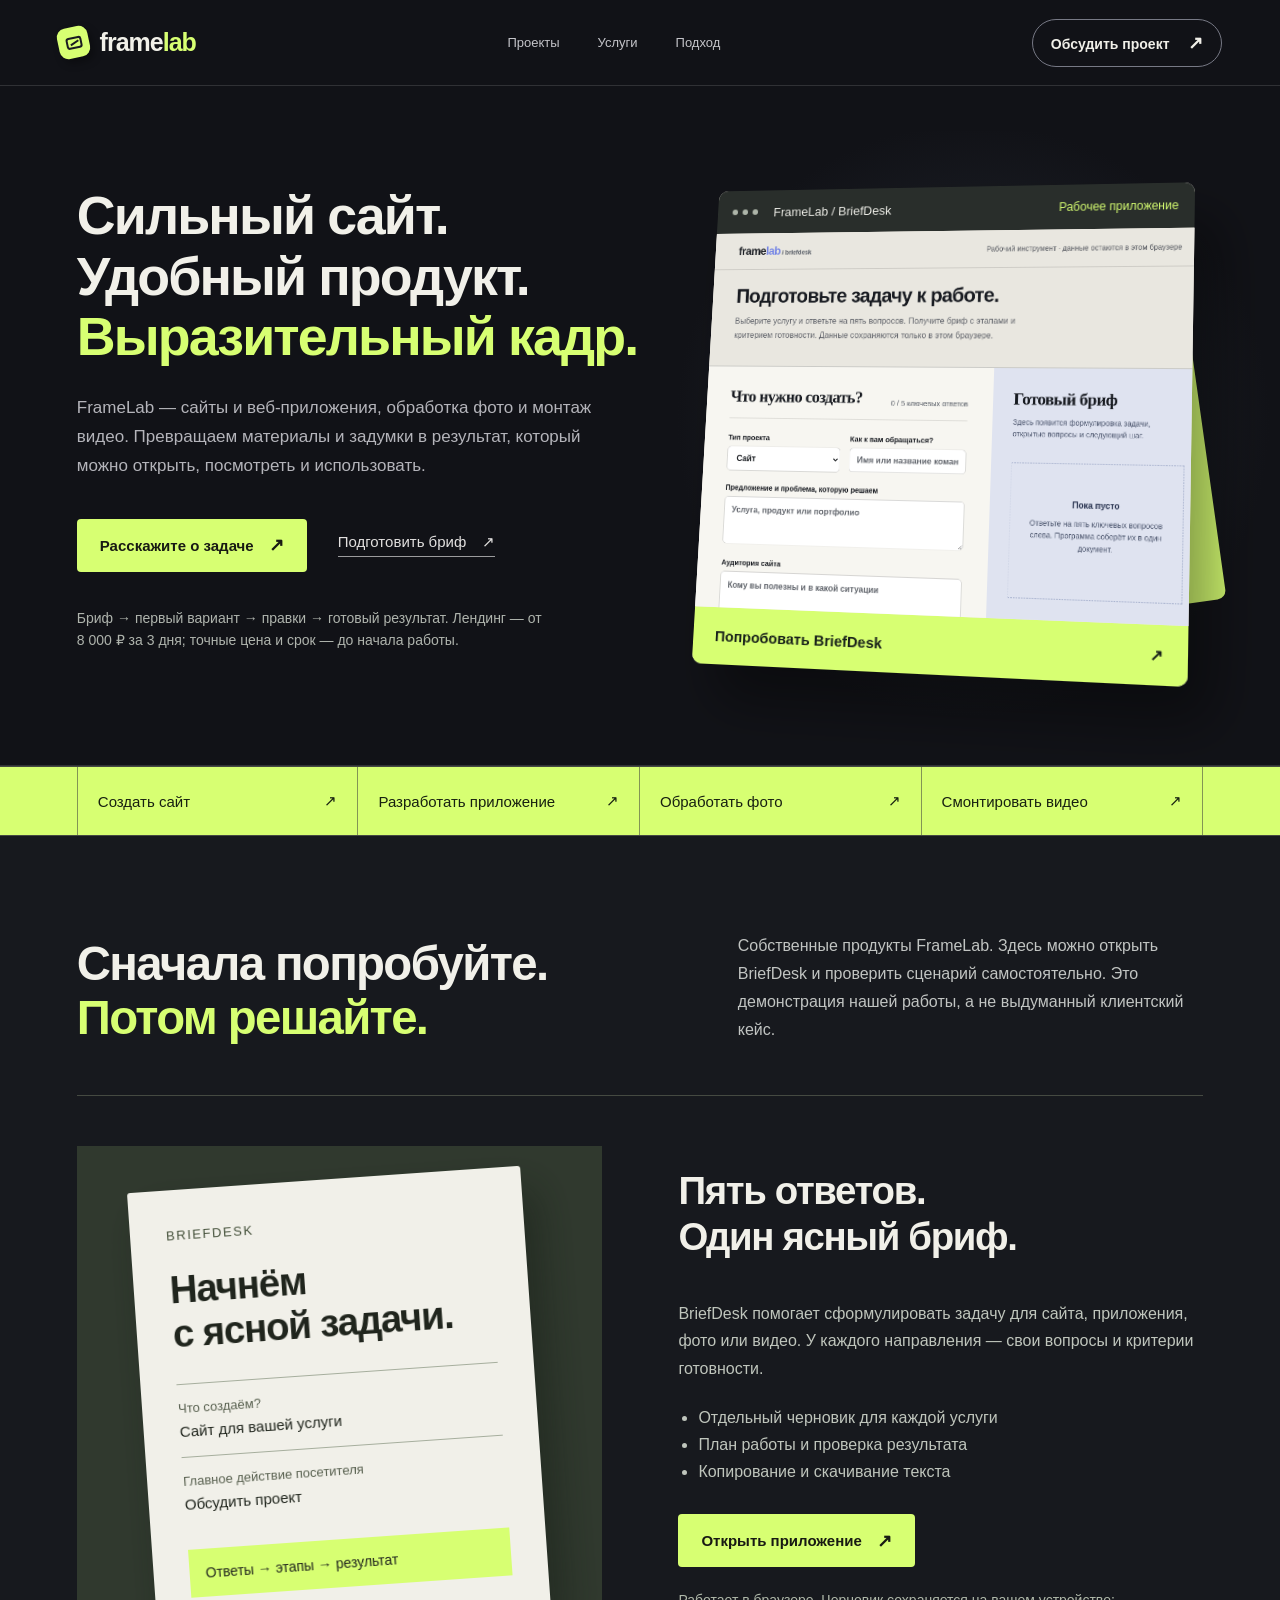
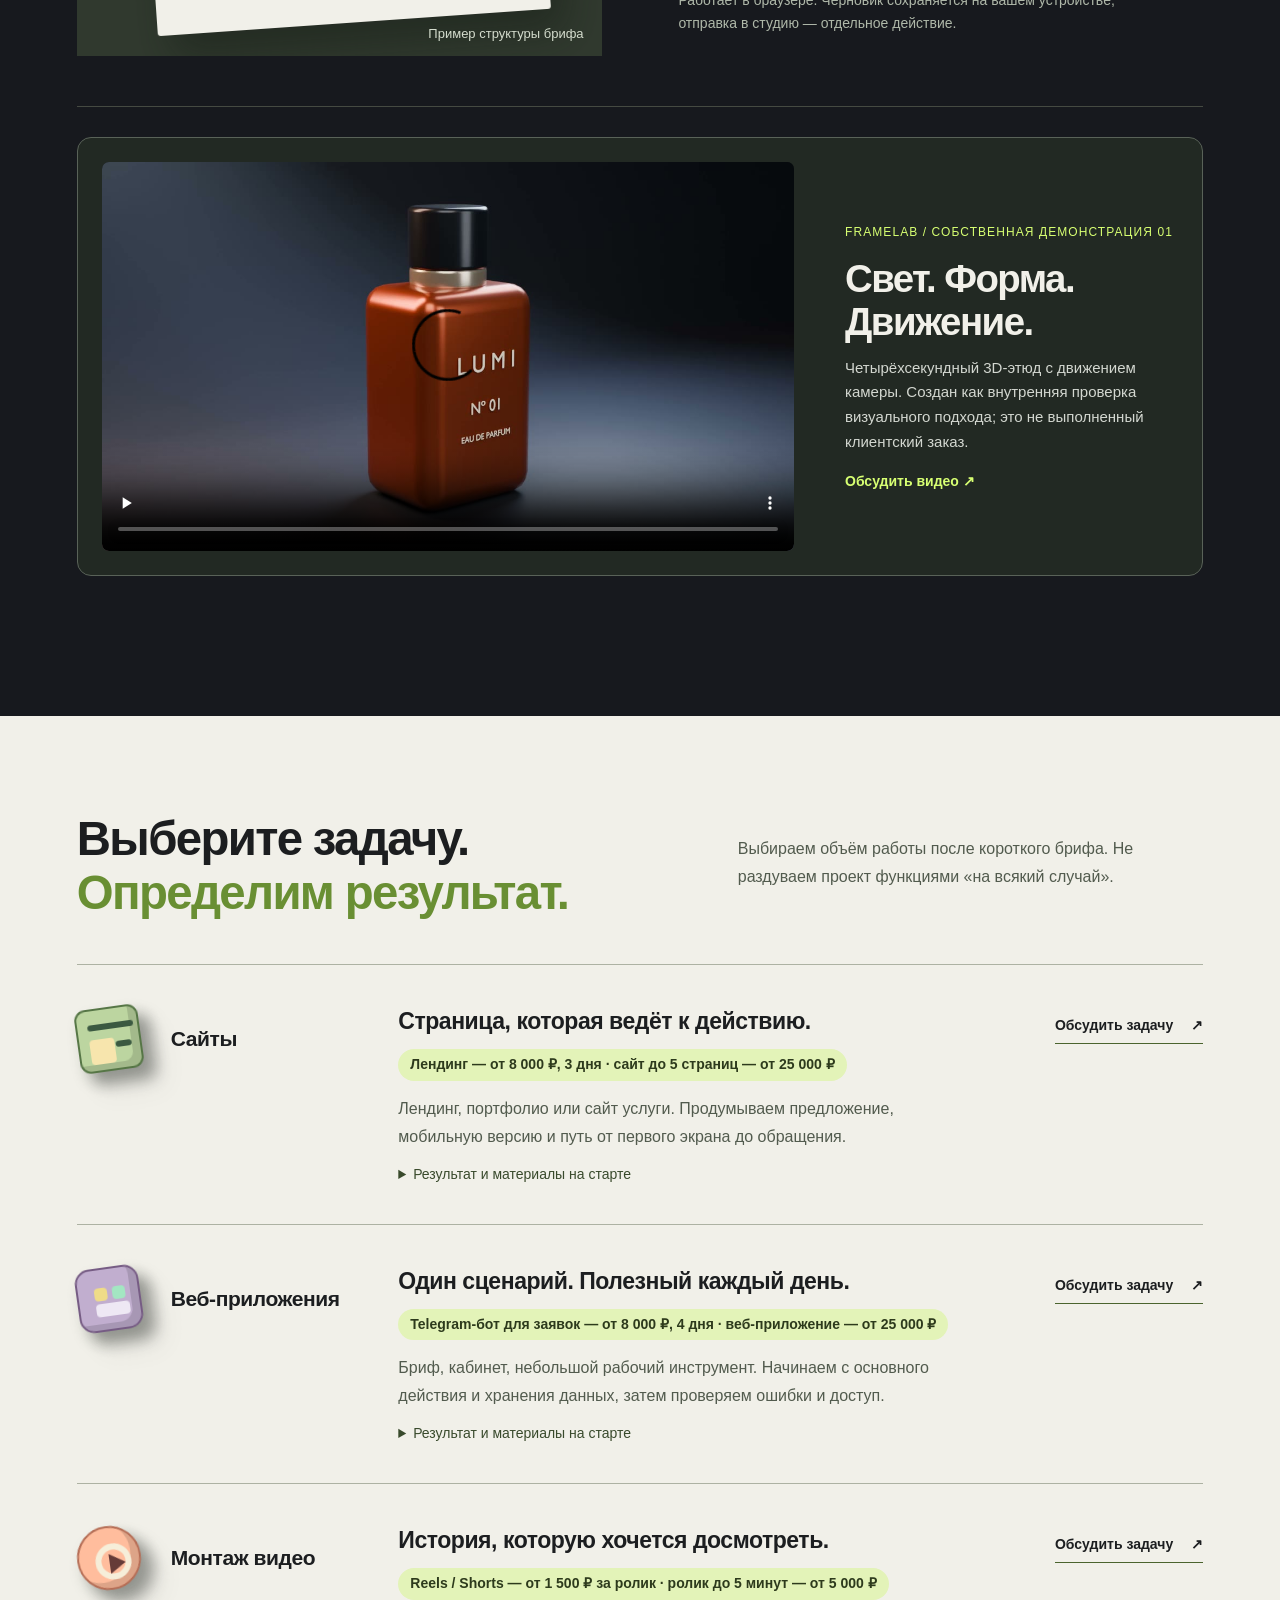
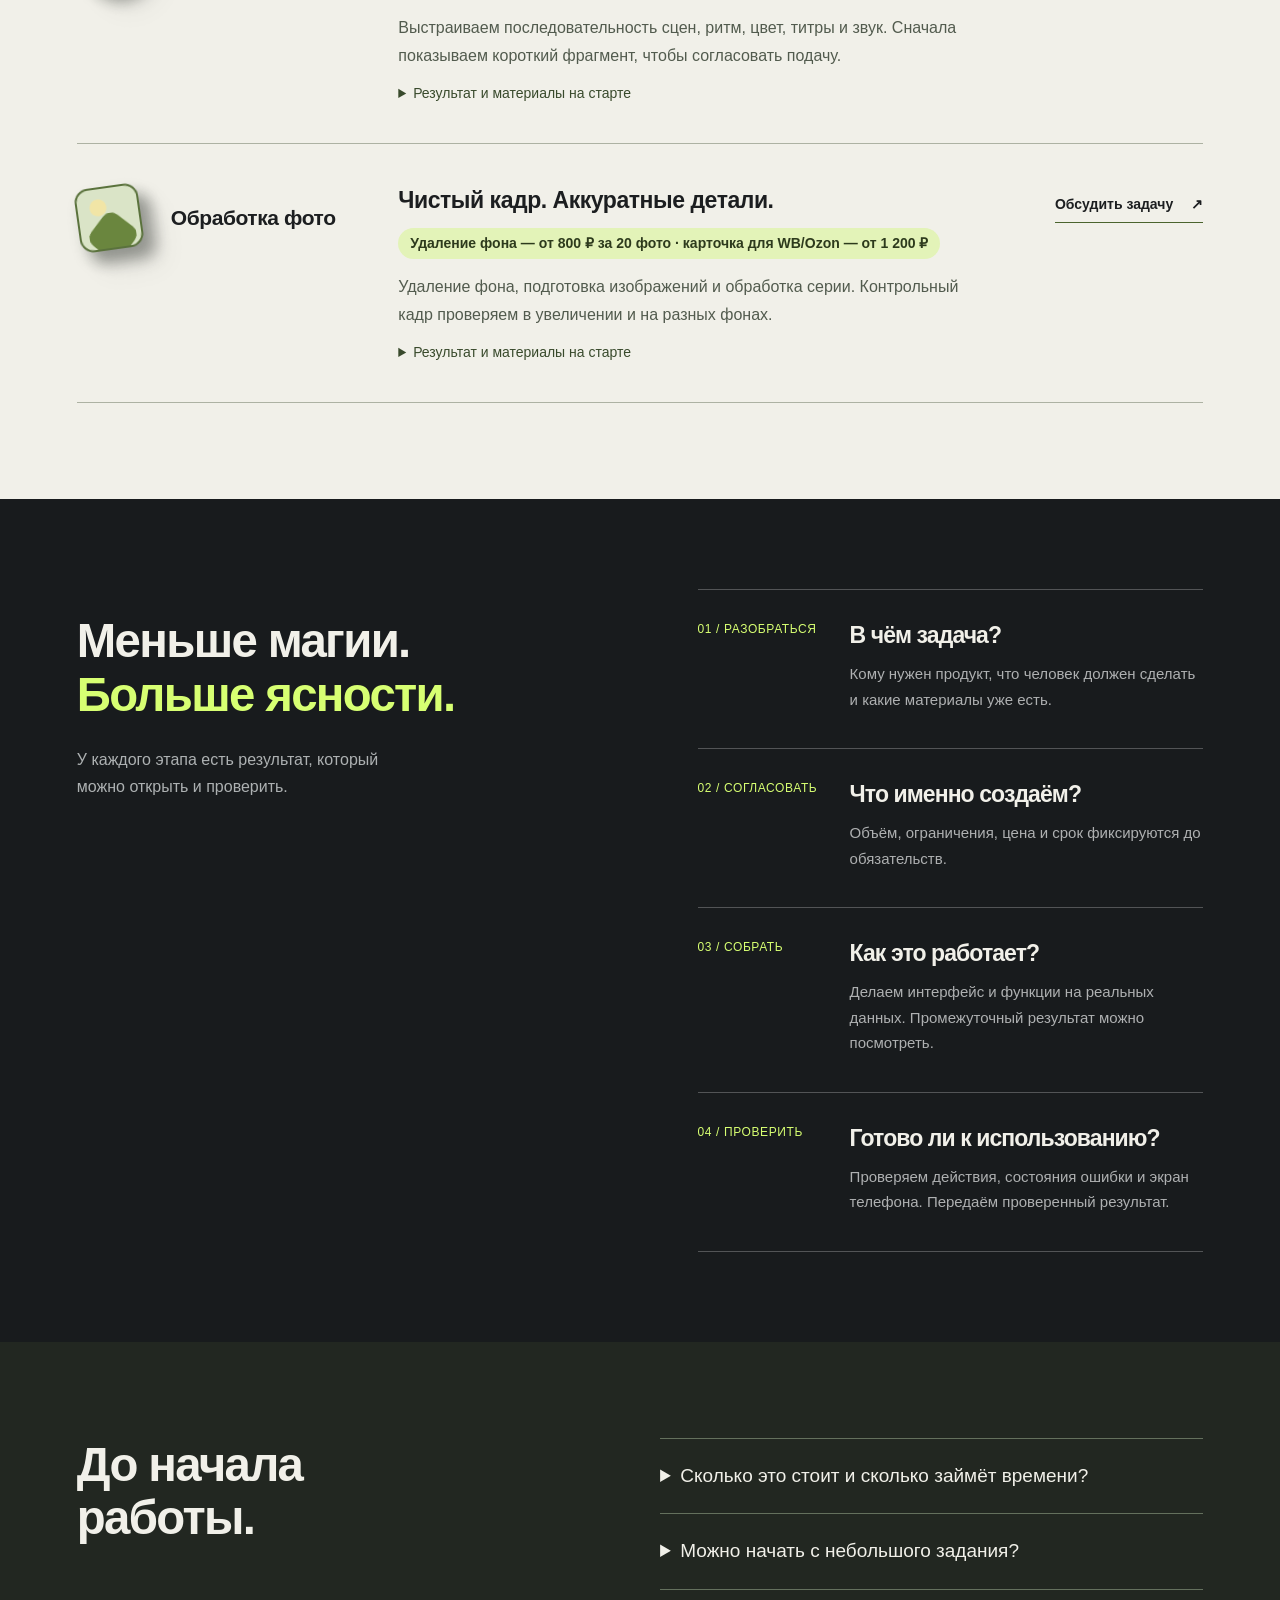
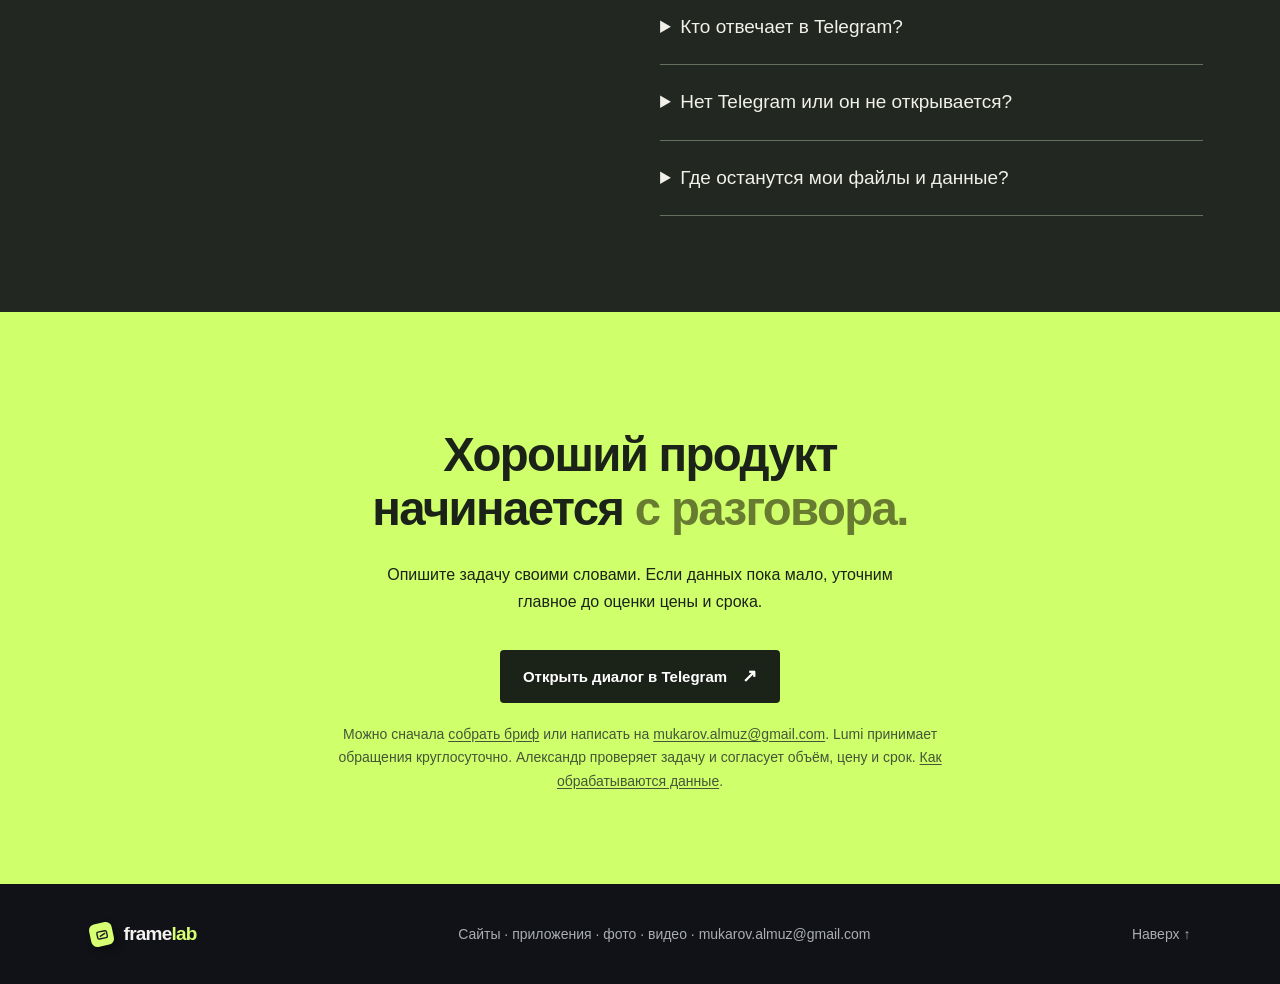
==== index.html @ 247176c3 "Show approved starting prices Direct-client prices from the owner-approved list: landing from 8 000 " ====
<!doctype html>
<html lang="ru">
<head>
  <meta charset="utf-8"><meta http-equiv="Content-Security-Policy" content="default-src 'self'; script-src 'self'; style-src 'self' https://fonts.googleapis.com; font-src 'self' https://fonts.gstatic.com; img-src 'self' data:; connect-src 'self'; object-src 'none'; base-uri 'self'; form-action 'self'"><meta name="referrer" content="strict-origin-when-cross-origin">
  <meta name="viewport" content="width=device-width, initial-scale=1">
  <meta name="description" content="FrameLab создаёт сайты и приложения, обрабатывает фото и монтирует видео. От ясного брифа до проверенного результата.">
  <meta name="theme-color" content="#111217">
  <title>FrameLab — сайты, приложения, фото и видео</title>
  <link rel="canonical" href="https://teroner.github.io/framelab/">
  <link rel="icon" href="./favicon.svg" type="image/svg+xml">
  <meta property="og:type" content="website">
  <meta property="og:locale" content="ru_RU">
  <meta property="og:site_name" content="FrameLab">
  <meta property="og:title" content="FrameLab — сайты, приложения, фото и видео">
  <meta property="og:description" content="Лендинги и сайты, веб-приложения, обработка фото и монтаж видео. Бриф за пять ответов, цена и срок — до начала работы.">
  <meta property="og:url" content="https://teroner.github.io/framelab/">
  <meta property="og:image" content="https://teroner.github.io/framelab/media/og.png">
  <meta property="og:image:width" content="1200"><meta property="og:image:height" content="630">
  <meta name="twitter:card" content="summary_large_image">
  <link rel="stylesheet" href="./style.css">
  <link rel="stylesheet" href="./refinement.css">
  <script src="./script.js" defer></script>
</head>
<body>
  <a class="skip" href="#main">К содержанию</a>
  <header class="topbar">
    <a class="brand" href="#top" aria-label="FrameLab — на главную"><span class="brand-mark" aria-hidden="true"><span></span></span><span>frame<b>lab</b></span></a>
    <nav aria-label="Навигация"><a href="#work">Проекты</a><a href="#services">Услуги</a><a href="#approach">Подход</a></nav>
    <a class="header-cta" href="https://t.me/Lumi_FrameLab_bot" target="_blank" rel="noopener noreferrer">Обсудить проект <span aria-hidden="true">↗</span></a>
  </header>

  <main id="main">
    <section class="hero" id="top" aria-labelledby="hero-title">
      <div class="hero-copy">
        
        <h1 id="hero-title">Сильный сайт.<br>Удобный продукт.<br><em>Выразительный кадр.</em></h1>
        <p class="hero-lead">FrameLab — сайты и веб-приложения, обработка фото и монтаж видео. Превращаем материалы и задумки в результат, который можно открыть, посмотреть и использовать.</p>
        <div class="hero-actions"><a class="button button-primary" href="https://t.me/Lumi_FrameLab_bot" target="_blank" rel="noopener noreferrer">Расскажите о задаче <span aria-hidden="true">↗</span></a><a class="quiet-link" href="./briefdesk/">Подготовить бриф <span aria-hidden="true">↗</span></a></div>
        <p class="hero-footnote">Бриф → первый вариант → правки → готовый результат. Лендинг — от 8 000 ₽ за 3 дня; точные цена и срок — до начала работы. </p>
      </div>
      <div class="hero-art product-stage">
        <div class="stage-backplate" aria-hidden="true"></div>
        <div class="product-window">
          <div class="product-bar"><span class="window-dots" aria-hidden="true"><i></i><i></i><i></i></span><span>FrameLab / BriefDesk</span><span class="window-state">Рабочее приложение</span></div>
          <div class="live-preview"><iframe src="./briefdesk/?service=site" title="Предпросмотр приложения BriefDesk" tabindex="-1" aria-hidden="true" loading="eager"></iframe></div>
          <a class="preview-open" href="./briefdesk/">Попробовать BriefDesk <span aria-hidden="true">↗</span></a>
        </div>

      </div>
    </section>

    <nav class="service-nav" aria-label="Выберите задачу"><a href="./briefdesk/?service=site">Создать сайт <span>↗</span></a><a href="./briefdesk/?service=app">Разработать приложение <span>↗</span></a><a href="./briefdesk/?service=photo">Обработать фото <span>↗</span></a><a href="./briefdesk/?service=video">Смонтировать видео <span>↗</span></a></nav>
    <section class="section work" id="work" aria-labelledby="work-title">
      <div class="section-top"><h2 id="work-title">Сначала попробуйте.<br><em>Потом решайте.</em></h2><p>Собственные продукты FrameLab. Здесь можно открыть BriefDesk и проверить сценарий самостоятельно. Это демонстрация нашей работы, а не выдуманный клиентский кейс.</p></div>
      <article class="featured-product">
        <div class="brief-exhibit" aria-label="Как BriefDesk превращает ответы в бриф">
          <div class="brief-sheet"><span class="sheet-brand">BRIEFDESK</span><h3>Начнём<br>с ясной задачи.</h3><div class="sheet-field"><span>Что создаём?</span><strong>Сайт для вашей услуги</strong></div><div class="sheet-field"><span>Главное действие посетителя</span><strong>Обсудить проект</strong></div><span class="sheet-result">Ответы → этапы → результат</span></div>
          <span class="exhibit-note">Пример структуры брифа</span>
        </div>
        <div class="featured-copy"><h3>Пять ответов.<br>Один ясный бриф.</h3><p>BriefDesk помогает сформулировать задачу для сайта, приложения, фото или видео. У каждого направления — свои вопросы и критерии готовности.</p><ul><li>Отдельный черновик для каждой услуги</li><li>План работы и проверка результата</li><li>Копирование и скачивание текста</li></ul><a class="button button-primary" href="./briefdesk/">Открыть приложение <span aria-hidden="true">↗</span></a><small>Работает в браузере. Черновик сохраняется на вашем устройстве; отправка в студию — отдельное действие.</small></div>
      </article>
      <figure class="demo-reel"><div class="demo-reel-frame"><video controls playsinline preload="none" poster="./media/orbit-poster.jpg" width="1280" height="720" aria-label="Собственный 3D-этюд FrameLab: флакон на тёмном фоне"><source src="./media/orbit-demo.mp4" type="video/mp4">Ваш браузер не поддерживает видео.</video></div><figcaption><span>FrameLab / собственная демонстрация 01</span><div><h3>Свет. Форма. Движение.</h3><p>Четырёхсекундный 3D-этюд с движением камеры. Создан как внутренняя проверка визуального подхода; это не выполненный клиентский заказ.</p></div><a href="./briefdesk/?service=video">Обсудить видео ↗</a></figcaption></figure>
      
      
    </section>

    <section class="section services" id="services" aria-labelledby="services-title"><div class="section-top"><h2 id="services-title">Выберите задачу.<br><em>Определим результат.</em></h2><p>Выбираем объём работы после короткого брифа. Не раздуваем проект функциями «на всякий случай».</p></div><div class="service-list"><article class="service-row"><div class="service-name"><div class="service-icon icon-site" aria-hidden="true"><span></span><span></span><span></span></div><h3>Сайты</h3></div><div class="service-body"><h4>Страница, которая ведёт к действию.</h4><p class="service-price">Лендинг — от 8 000 ₽, 3 дня · сайт до 5 страниц — от 25 000 ₽</p><p>Лендинг, портфолио или сайт услуги. Продумываем предложение, мобильную версию и путь от первого экрана до обращения.</p><details><summary>Результат и материалы на старте</summary><dl><dt>Что получаете</dt><dd>Опубликованный сайт, исходники и инструкцию по обновлению.</dd><dt>Материалы на старте</dt><dd>Описание услуги, тексты, фирменные материалы и понравившиеся примеры.</dd></dl></details></div><a class="service-order" href="./briefdesk/?service=site">Обсудить задачу <span aria-hidden="true">↗</span></a></article><article class="service-row"><div class="service-name"><div class="service-icon icon-app" aria-hidden="true"><span></span><span></span><span></span></div><h3>Веб-приложения</h3></div><div class="service-body"><h4>Один сценарий. Полезный каждый день.</h4><p class="service-price">Telegram-бот для заявок — от 8 000 ₽, 4 дня · веб-приложение — от 25 000 ₽</p><p>Бриф, кабинет, небольшой рабочий инструмент. Начинаем с основного действия и хранения данных, затем проверяем ошибки и доступ.</p><details><summary>Результат и материалы на старте</summary><dl><dt>Что получаете</dt><dd>Рабочую версию, код, описание запуска и известных ограничений.</dd><dt>Материалы на старте</dt><dd>Кто пользуется, какие данные вводит и какой результат должен получить.</dd></dl></details></div><a class="service-order" href="./briefdesk/?service=app">Обсудить задачу <span aria-hidden="true">↗</span></a></article><article class="service-row"><div class="service-name"><div class="service-icon icon-motion" aria-hidden="true"><span></span><span></span><span></span></div><h3>Монтаж видео</h3></div><div class="service-body"><h4>История, которую хочется досмотреть.</h4><p class="service-price">Reels / Shorts — от 1 500 ₽ за ролик · ролик до 5 минут — от 5 000 ₽</p><p>Выстраиваем последовательность сцен, ритм, цвет, титры и звук. Сначала показываем короткий фрагмент, чтобы согласовать подачу.</p><details><summary>Результат и материалы на старте</summary><dl><dt>Что получаете</dt><dd>Проверенный MP4 в согласованном формате для вашей площадки.</dd><dt>Материалы на старте</dt><dd>Исходники, длительность, площадку и референс по настроению.</dd></dl></details></div><a class="service-order" href="./briefdesk/?service=video">Обсудить задачу <span aria-hidden="true">↗</span></a></article><article class="service-row"><div class="service-name"><div class="service-icon icon-photo" aria-hidden="true"><span></span><span></span><span></span></div><h3>Обработка фото</h3></div><div class="service-body"><h4>Чистый кадр. Аккуратные детали.</h4><p class="service-price">Удаление фона — от 800 ₽ за 20 фото · карточка для WB/Ozon — от 1 200 ₽</p><p>Удаление фона, подготовка изображений и обработка серии. Контрольный кадр проверяем в увеличении и на разных фонах.</p><details><summary>Результат и материалы на старте</summary><dl><dt>Что получаете</dt><dd>Файлы нужного размера и формата; прозрачный PNG, если нужен.</dd><dt>Материалы на старте</dt><dd>Оригиналы, точные изменения, количество файлов и формат выдачи.</dd></dl></details></div><a class="service-order" href="./briefdesk/?service=photo">Обсудить задачу <span aria-hidden="true">↗</span></a></article></div></section>

    <section class="approach" id="approach" aria-labelledby="approach-title"><div class="approach-intro"><h2 id="approach-title">Меньше магии.<br><em>Больше ясности.</em></h2><p>У каждого этапа есть результат, который можно открыть и проверить.</p></div><div class="steps">
      <article class="step"><span>01 / Разобраться</span><h3>В чём задача?</h3><p>Кому нужен продукт, что человек должен сделать и какие материалы уже есть.</p></article>
      <article class="step"><span>02 / Согласовать</span><h3>Что именно создаём?</h3><p>Объём, ограничения, цена и срок фиксируются до обязательств.</p></article>
      <article class="step"><span>03 / Собрать</span><h3>Как это работает?</h3><p>Делаем интерфейс и функции на реальных данных. Промежуточный результат можно посмотреть.</p></article>
      <article class="step"><span>04 / Проверить</span><h3>Готово ли к использованию?</h3><p>Проверяем действия, состояния ошибки и экран телефона. Передаём проверенный результат.</p></article>
    </div></section>

<section class="faq section" aria-labelledby="faq-title"><h2 id="faq-title">До начала работы.</h2><div class="faq-list"><details><summary>Сколько это стоит и сколько займёт времени?</summary><p>Ориентиры: лендинг — от 8 000 ₽ за 3 дня, сайт до 5 страниц — от 25 000 ₽, Telegram-бот — от 8 000 ₽, монтаж Reels — от 1 500 ₽ за ролик, удаление фона — от 800 ₽ за 20 фото. Точная цена зависит от объёма и материалов: Александр называет её после брифа, до начала работы. Предоплата — 50%, два раунда правок входят в цену.</p></details><details><summary>Можно начать с небольшого задания?</summary><p>Да. Для сайта — отдельная страница, для приложения — один сценарий, для фото — контрольный кадр, для видео — короткий фрагмент. Объём и условия такого этапа согласуются заранее.</p></details><details><summary>Кто отвечает в Telegram?</summary><p>Lumi круглосуточно принимает обращения и помогает собрать описание задачи. Решения по цене, срокам и нестандартным требованиям принимает Александр.</p></details><details><summary>Нет Telegram или он не открывается?</summary><p>Напишите на <a href="mailto:mukarov.almuz@gmail.com">mukarov.almuz@gmail.com</a>. В <a href="./briefdesk/">BriefDesk</a> готовый бриф можно отправить на почту одной кнопкой.</p></details><details><summary>Где останутся мои файлы и данные?</summary><p>BriefDesk сохраняет черновики только в вашем браузере. Отправленные в Telegram сообщения обрабатываются для работы с обращением. Исходники и клиентские работы не становятся публичным портфолио автоматически. <a href="./privacy.html">Политика обработки данных</a>.</p></details></div></section>
    <section class="closing" aria-labelledby="closing-title"><div class="closing-glow"></div><h2 id="closing-title">Хороший продукт<br>начинается <em>с разговора.</em></h2><p>Опишите задачу своими словами. Если данных пока мало, уточним главное до оценки цены и срока.</p><a class="button button-light" href="https://t.me/Lumi_FrameLab_bot" target="_blank" rel="noopener noreferrer">Открыть диалог в Telegram <span aria-hidden="true">↗</span></a><small>Можно сначала <a href="./briefdesk/">собрать бриф</a> или написать на <a href="mailto:mukarov.almuz@gmail.com">mukarov.almuz@gmail.com</a>. Lumi принимает обращения круглосуточно. Александр проверяет задачу и согласует объём, цену и срок. <a href="./privacy.html">Как обрабатываются данные</a>.</small></section>
  </main>
  <footer class="footer"><a class="brand" href="#top"><span class="brand-mark" aria-hidden="true"><span></span></span><span>frame<b>lab</b></span></a><span>Сайты · приложения · фото · видео · <a href="mailto:mukarov.almuz@gmail.com">mukarov.almuz@gmail.com</a></span><a href="#top">Наверх ↑</a></footer>
</body>
</html>
---- style.css ----
@import url('https://fonts.googleapis.com/css2?family=DM+Sans:wght@400;500;600;700&family=Manrope:wght@400;500;600;700;800&display=swap');
:root{--bg:#111217;--panel:#1a1b22;--paper:#f1f0e9;--muted:#a4a3ab;--line:#ffffff22;--lime:#d7ff72;--coral:#ff9c81;scroll-behavior:smooth}
*{box-sizing:border-box}html{scroll-padding-top:85px}body{margin:0;background:var(--bg);color:var(--paper);font-family:'DM Sans',Arial,sans-serif}a{color:inherit;text-decoration:none}button,a{ -webkit-tap-highlight-color:transparent }a:focus-visible{outline:2px solid var(--lime);outline-offset:5px}.skip{position:absolute;left:16px;top:-60px;background:var(--lime);color:#141414;padding:12px;z-index:20}.skip:focus{top:12px}.topbar{height:86px;padding:0 clamp(24px,4.5vw,80px);display:flex;align-items:center;justify-content:space-between;border-bottom:1px solid var(--line);position:relative;z-index:10}.brand{display:inline-flex;align-items:center;gap:11px;font-family:Manrope,sans-serif;font-size:25px;font-weight:800;letter-spacing:-.07em;white-space:nowrap}.brand b{color:var(--lime)}.brand-mark{height:31px;width:31px;background:var(--lime);border-radius:9px;display:grid;place-items:center;transform:rotate(-12deg);box-shadow:4px 5px 0 #d7ff7247}.brand-mark span{width:16px;height:12px;border:2px solid #1a1b22;border-radius:3px;display:block;position:relative}.brand-mark span:after{content:'';position:absolute;top:3px;left:2px;width:9px;border-top:2px solid #1a1b22;transform:rotate(-22deg)}.topbar nav{display:flex;gap:38px;color:#c4c4c9;font-size:13px}.topbar nav a:hover,.footer a:hover{color:var(--lime)}.header-cta{border:1px solid #777985;border-radius:50px;padding:12px 18px;font-size:13px;font-weight:700;transition:background .2s,border-color .2s}.header-cta:hover{background:var(--lime);border-color:var(--lime);color:#171916}.header-cta span,.button span{margin-left:15px;font-size:18px}.hero{min-height:700px;display:grid;grid-template-columns:53% 47%;position:relative;overflow:hidden;border-bottom:1px solid var(--line)}.hero-copy{padding:clamp(66px,7vw,120px) 0 105px clamp(24px,7vw,125px);position:relative;z-index:2}.eyebrow,.section-kicker,.case-type{font-size:11px;font-weight:700;letter-spacing:.19em;text-transform:uppercase}.eyebrow{display:flex;align-items:center;gap:12px;color:var(--lime)}.pulse{width:7px;height:7px;border-radius:50%;background:var(--lime);box-shadow:0 0 0 6px #d7ff7221}.hero h1,.section h2,.approach h2,.closing h2{font-family:Manrope,sans-serif;font-size:clamp(48px,5.25vw,94px);font-weight:600;line-height:1.06;letter-spacing:-.073em;margin:30px 0 27px}.hero h1 em,.section h2 em,.approach h2 em,.closing h2 em{font-style:normal;color:var(--lime)}.period{color:var(--coral)}.hero-lead{max-width:540px;color:#b4b4ba;font-size:16px;line-height:1.7}.hero-actions{display:flex;align-items:center;gap:31px;margin-top:38px}.button{min-height:53px;padding:14px 23px;border-radius:4px;display:inline-flex;align-items:center;justify-content:space-between;font-size:13px;font-weight:800;transition:transform .2s,box-shadow .2s}.button:hover{transform:translateY(-3px)}.button-primary{color:#181a13;background:var(--lime);box-shadow:0 12px 42px #d7ff721b}.button-primary:hover{box-shadow:0 20px 50px #d7ff7233}.quiet-link{color:#e2e0df;font-size:13px;border-bottom:1px solid #9b9b9d;padding-bottom:5px}.quiet-link span{margin-left:12px}.hero-footnote{font-size:11px;color:#898b94;margin-top:35px}.hero-art{position:relative;isolation:isolate;min-height:640px;overflow:hidden;background:radial-gradient(circle at 50% 49%,#34383b 0,#1a1d24 37%,#111217 69%)}.art-halo{position:absolute;width:670px;height:670px;left:50%;top:48%;transform:translate(-50%,-50%);border:1px solid #ffffff16;border-radius:50%;box-shadow:0 0 0 75px #ffffff05,0 0 0 150px #ffffff04}.art-grid{position:absolute;inset:0;background-image:linear-gradient(#ffffff0c 1px,transparent 1px),linear-gradient(90deg,#ffffff0c 1px,transparent 1px);background-size:78px 78px;mask-image:radial-gradient(circle at 50% 50%,#000,transparent 74%)}.art-orb{width:305px;height:305px;border-radius:50%;position:absolute;left:50%;top:43%;transform:translate(-50%,-50%);background:radial-gradient(circle at 30% 27%,#faffdf 0,#baff66 14%,#719530 35%,#303c31 62%,#111d24 77%);box-shadow:inset -25px -30px 50px #101719c9,inset 13px 10px 31px #e7ff9d87,0 35px 70px #0009,0 0 65px #d7ff7230;animation:orb-float 7s ease-in-out infinite}.orb-inner{position:absolute;width:270px;height:270px;left:19px;top:19px;border-radius:50%;border:1px solid #ffffff53;transform:rotate(-25deg) scaleY(.64)}.orb-shine{position:absolute;left:24%;top:12%;width:90px;height:50px;background:#ffffff88;border-radius:50%;filter:blur(23px);transform:rotate(-40deg)}.float-card{position:absolute;z-index:2;display:flex;align-items:center;gap:12px;background:#e9ebe2ee;color:#202126;border:1px solid #fff;border-radius:12px;box-shadow:0 22px 45px #0008;padding:12px 16px;min-width:203px;transform:perspective(700px) rotateY(-13deg) rotateX(6deg)}.float-card small{display:block;font-size:9px;font-weight:800;letter-spacing:.14em;color:#51535b;margin-bottom:5px}.float-card b{display:block;font-family:Manrope,sans-serif;font-size:13px;letter-spacing:-.03em}.card-one{left:7%;top:17%;animation:card-hover 6s ease-in-out infinite}.card-two{right:5%;top:49%;transform:perspective(700px) rotateY(13deg) rotateX(-5deg);animation:card-hover 6s ease-in-out -2s infinite}.card-three{left:9%;bottom:15%;animation:card-hover 6s ease-in-out -4s infinite}.mini-icon{height:35px;width:35px;border-radius:9px;background:#30363d;display:grid;place-items:center;flex:none;box-shadow:inset 2px 2px 2px #ffffff41,3px 4px 0 #0003}.icon-window{display:flex;flex-direction:column;gap:3px;padding:7px}.icon-window i{display:block;height:3px;width:20px;border-radius:8px;background:var(--lime)}.icon-window i:nth-child(2){width:14px}.icon-window i:nth-child(3){width:17px}.icon-cube:before{content:'';height:16px;width:16px;border:3px solid var(--coral);transform:rotate(35deg) skew(7deg,7deg);box-shadow:3px 3px 0 #9f6455}.icon-check{font-size:26px;color:var(--lime);font-weight:800}.art-coordinate{position:absolute;bottom:24px;right:28px;font-size:10px;letter-spacing:.15em;color:#a4aaa4}.hero-index{position:absolute;left:calc(53% - 45px);bottom:25px;color:#96979b;font-size:10px;letter-spacing:.14em}.ticker{overflow:hidden;background:var(--lime);color:#171916;height:53px;display:flex;align-items:center;font-size:11px;font-weight:800;letter-spacing:.22em;white-space:nowrap}.ticker div{display:flex;gap:38px;padding-left:5vw}.ticker span{font-size:23px;line-height:0}.section{padding:105px clamp(24px,7vw,125px)}.section-top{display:grid;grid-template-columns:1fr 2fr 1.2fr;gap:35px;align-items:end;margin-bottom:45px}.section-kicker{color:var(--lime);margin:0;align-self:start}.section h2,.approach h2,.closing h2{font-size:clamp(40px,4.1vw,69px);margin:0}.section-top>p:last-child{line-height:1.65;color:#abaeb4;font-size:14px;margin:0 0 6px}.work{background:#17191e}.case-card{display:grid;grid-template-columns:60% 40%;min-height:520px;background:#24282b;border:1px solid #ffffff22;overflow:hidden}.case-visual{position:relative;display:grid;place-items:center;background:radial-gradient(circle at 36% 48%,#6f654c,#47443d 43%,#262a29 79%);overflow:hidden}.case-visual:before{content:'';position:absolute;inset:0;background:linear-gradient(145deg,#ffffff1c,transparent 42%),repeating-linear-gradient(90deg,#ffffff08 0 1px,transparent 1px 90px)}.mock-window{width:78%;aspect-ratio:1.36;background:#171820;border:1px solid #ffffff55;border-radius:13px;box-shadow:30px 35px 60px #0008;transform:perspective(1100px) rotateY(-11deg) rotateX(4deg);overflow:hidden}.mock-top{height:38px;background:#23242d;display:flex;align-items:center;gap:6px;padding:0 13px}.mock-top span{width:6px;height:6px;border-radius:50%;background:#ff947d}.mock-top span:nth-child(2){background:#e6ca72}.mock-top span:nth-child(3){background:#b3d582}.mock-top b{font-size:9px;letter-spacing:.07em;color:#c3c3c8;margin-left:auto}.mock-content{height:calc(100% - 38px);display:grid;grid-template-columns:16% 1fr 19%;gap:8px;padding:9px}.mock-side,.mock-panel{display:flex;flex-direction:column;gap:7px}.mock-side i{display:block;height:17%;background:#343342;border-radius:4px}.mock-side i:nth-child(2){background:#57444e}.mock-panel i{display:block;height:22%;background:#37313a;border-radius:4px}.mock-panel i:first-child{height:39%;background:#594d54}.mock-main{display:flex;flex-direction:column;gap:9px}.mock-cover{flex:1;position:relative;background:linear-gradient(165deg,#5b83a6 0,#e2bc92 55%,#ad614b 85%);overflow:hidden}.mock-planet{position:absolute;width:42%;aspect-ratio:1;border-radius:50%;right:6%;top:5%;background:radial-gradient(circle at 30% 30%,#fff1ce,#b4aa93 60%,#625e57);box-shadow:0 0 20px #fff6d1aa}.mock-mountain{position:absolute;bottom:-8%;left:-5%;width:110%;height:60%;background:linear-gradient(35deg,#754b43,#e28e63);clip-path:polygon(0 65%,16% 22%,36% 74%,52% 35%,70% 76%,87% 14%,100% 67%,100% 100%,0 100%)}.mock-figure{position:absolute;width:7%;height:27%;left:41%;bottom:7%;background:#f1eee4;border-radius:40% 40% 25% 25%;box-shadow:0 1px 9px #0008}.mock-figure:before{content:'';position:absolute;width:100%;aspect-ratio:1;top:-30%;background:#e3e1d6;border-radius:50%}.mock-timeline{height:17%;display:flex;gap:5px}.mock-timeline i{display:block;flex:1;background:#aa624f;border-radius:3px}.mock-timeline i:nth-child(2){background:#6e5a83}.mock-timeline i:nth-child(3){background:#7c96a9}.case-stamp{position:absolute;bottom:30px;left:32px;font-size:10px;letter-spacing:.14em;color:#f0e6cc}.case-copy{padding:65px 50px 50px;display:flex;flex-direction:column;align-items:start}.case-type{color:#c7d5a2}.case-copy h3{font-family:Manrope,sans-serif;font-size:clamp(44px,4vw,70px);letter-spacing:-.06em;margin:19px 0}.case-copy>p:not(.case-type){color:#bfc0c2;line-height:1.7;font-size:15px}.case-tags{display:flex;flex-wrap:wrap;gap:8px;margin:28px 0 34px}.case-tags span{font-size:11px;border:1px solid #ffffff48;padding:8px 12px;border-radius:30px;color:#d0d1d0}.case-link{border-bottom:1px solid var(--lime);color:var(--lime);font-size:13px;font-weight:700;padding-bottom:7px}.case-link span{margin-left:15px}.case-copy small{display:block;margin-top:auto;padding-top:45px;color:#929494;line-height:1.5}.services{background:#f1f0e9;color:#1c1e20}.services .section-kicker{color:#536c22}.services h2 em{color:#698f33}.services .section-top>p:last-child{color:#616468}.service-grid{display:grid;grid-template-columns:repeat(3,1fr);border-top:1px solid #1e1e1e38;border-left:1px solid #1e1e1e38}.service-card{min-height:360px;padding:28px 30px;position:relative;border-right:1px solid #1e1e1e38;border-bottom:1px solid #1e1e1e38;display:flex;flex-direction:column;transition:background .25s,transform .25s}.service-card:hover{background:#e6edcf;transform:translateY(-5px)}.service-number{font-size:11px;font-weight:700;letter-spacing:.12em}.service-icon{position:relative;width:72px;height:72px;margin:33px 0 25px;transform:perspective(260px) rotateX(13deg) rotateY(-20deg);filter:drop-shadow(12px 13px 7px #3335)}.service-icon span{position:absolute;display:block}.icon-site{background:#bcd5a0;border:2px solid #567646;border-radius:11px;box-shadow:inset -9px -9px 0 #719855,9px 9px 0 #607b4c}.icon-site span:first-child{height:6px;width:46px;background:#3b5941;top:14px;left:10px;border-radius:5px}.icon-site span:nth-child(2){height:25px;width:25px;background:#f7e5ad;top:29px;left:10px;border-radius:4px}.icon-site span:last-child{height:6px;width:16px;background:#3b5941;top:33px;right:8px;border-radius:5px}.icon-app{background:#c1aecf;border:2px solid #765c84;border-radius:15px;box-shadow:inset -11px -9px 0 #8b6e9e,9px 9px 0 #6a5479}.icon-app span:first-child{height:13px;width:13px;background:#efdc88;top:18px;left:16px;border-radius:4px}.icon-app span:nth-child(2){height:13px;width:13px;background:#a3e6c2;top:18px;right:13px;border-radius:4px}.icon-app span:last-child{height:13px;width:34px;background:#eee8f4;bottom:13px;left:16px;border-radius:4px}.icon-motion{background:#ffbd9d;border:2px solid #b56e56;border-radius:50%;box-shadow:inset -14px -12px 0 #e68366,9px 9px 0 #a8624e}.icon-motion span:first-child{width:36px;height:36px;border:6px solid #f6eed9;left:16px;top:16px;border-radius:50%}.icon-motion span:nth-child(2){width:0;height:0;border-left:16px solid #653b38;border-top:10px solid transparent;border-bottom:10px solid transparent;left:30px;top:26px}.service-card h3{font-family:Manrope,sans-serif;font-size:27px;letter-spacing:-.04em;margin:0 0 13px}.service-card p{color:#62666b;font-size:14px;line-height:1.65;margin:0}.service-end{margin-top:auto;padding-top:25px;color:#455b24;font-size:11px;font-weight:800}.approach{display:grid;grid-template-columns:1fr 1fr;gap:9vw;padding:110px clamp(24px,7vw,125px);background:#181b1d}.approach-intro{position:sticky;top:100px;align-self:start}.approach h2{margin:25px 0}.approach-intro>p:last-child{max-width:350px;color:#adb1b2;line-height:1.7}.steps{border-top:1px solid #ffffff40}.step{display:grid;grid-template-columns:140px 1fr;gap:12px;padding:32px 0 36px;border-bottom:1px solid #ffffff40}.step>span{font-size:10px;letter-spacing:.12em;color:var(--lime);text-transform:uppercase}.step h3{font-family:Manrope,sans-serif;font-size:23px;letter-spacing:-.04em;margin:0}.step p{grid-column:2;color:#aeb0b1;font-size:13px;line-height:1.7;margin:0}.closing{text-align:center;position:relative;overflow:hidden;padding:120px 24px 100px;background:#cfff6b;color:#1b2319}.closing-glow{position:absolute;width:470px;height:470px;border:1px solid #4d742755;border-radius:50%;left:50%;top:8%;transform:translateX(-50%);box-shadow:0 0 0 80px #4d742710,0 0 0 170px #4d742708;pointer-events:none}.closing>*:not(.closing-glow){position:relative}.closing .section-kicker{color:#577126}.closing h2{margin:26px 0}.closing h2 em{color:#687c31}.closing p:not(.section-kicker){max-width:510px;margin:0 auto 34px;line-height:1.7}.button-light{background:#1b2319;color:#fff}.closing small{display:block;margin:20px auto 0;max-width:480px;font-size:11px;line-height:1.5;color:#455638}.footer{min-height:100px;padding:20px clamp(24px,7vw,125px);display:flex;align-items:center;justify-content:space-between;gap:20px;color:#aaaeb0;font-size:12px}.footer .brand{color:#f3f2ee;font-size:19px}.footer .brand-mark{width:23px;height:23px;border-radius:6px}.footer .brand-mark span{transform:scale(.7)}
@keyframes orb-float{0%,100%{transform:translate(-50%,-50%)}50%{transform:translate(-50%,calc(-50% - 12px))}}@keyframes card-hover{0%,100%{translate:0 0}50%{translate:0 -9px}}
@media(max-width:1050px){.hero{grid-template-columns:1fr}.hero-copy{padding:70px 7vw 40px}.hero-art{min-height:560px}.hero-index{display:none}.section-top{grid-template-columns:1fr 2fr}.section-top>p:last-child{grid-column:2}.case-card{grid-template-columns:1fr}.case-visual{min-height:450px}.case-copy{padding:40px}.approach{gap:35px}}
@media(max-width:700px){.topbar{height:72px;padding:0 20px}.topbar nav{display:none}.header-cta{padding:10px 12px;font-size:11px}.brand{font-size:21px}.hero-copy{padding:56px 23px 45px}.hero h1{font-size:clamp(43px,10vw,64px)}.hero-lead{font-size:14px}.hero-actions{gap:15px;flex-wrap:wrap}.button{min-height:48px}.hero-art{min-height:500px}.art-orb{width:245px;height:245px}.orb-inner{width:210px;height:210px}.float-card{min-width:170px;padding:9px 11px}.float-card b{font-size:11px}.card-one{top:13%;left:3%}.card-two{right:1%}.card-three{left:3%;bottom:12%}.section{padding:74px 23px}.section-top{grid-template-columns:1fr;gap:18px}.section-top>p:last-child{grid-column:1}.section h2,.approach h2,.closing h2{font-size:clamp(38px,9vw,55px)}.case-visual{min-height:300px}.mock-window{width:85%}.case-copy{padding:30px}.case-copy h3{font-size:48px}.service-grid{grid-template-columns:1fr}.service-card{min-height:310px}.approach{display:block;padding:76px 23px}.approach-intro{position:static;margin-bottom:45px}.step{grid-template-columns:96px 1fr}.closing{padding:90px 22px}.footer{padding:30px 23px;flex-wrap:wrap}.footer>span{order:3;width:100%}}
@media(prefers-reduced-motion:reduce){:root{scroll-behavior:auto}.art-orb,.float-card{animation:none}.button,.service-card{transition:none}.button:hover,.service-card:hover{transform:none}}
.will-reveal{opacity:0;transform:translateY(20px);transition:opacity .6s ease,transform .6s ease}.will-reveal.is-visible{opacity:1;transform:none}
.closing small a{text-decoration:underline;text-underline-offset:2px}
@media(prefers-reduced-motion:reduce){.will-reveal{opacity:1;transform:none;transition:none}}

/* Four services, added for the public offer. */
.service-grid{grid-template-columns:repeat(2,minmax(0,1fr))}.service-end{display:inline-block;text-decoration:none}.service-end:focus-visible{outline:2px solid #cbf64d;outline-offset:6px}.icon-photo{border:2px solid #ddf99c;border-radius:14px;transform:rotate(-9deg);box-shadow:12px 16px 28px #0007;overflow:hidden}.icon-photo span{position:absolute;width:65%;height:65%;left:20%;top:48%;background:#cbf64d;transform:rotate(45deg);border-radius:10px}.icon-photo:after{content:"";position:absolute;width:17px;height:17px;left:12px;top:10px;border-radius:50%;background:#ddf99c}::selection{color:#111217;background:#cbf64d}@media(max-width:650px){.service-grid{grid-template-columns:1fr}}
.hero h1{letter-spacing:-.035em}.header-cta{font-size:14px}
---- refinement.css ----
/* FrameLab v6: show a working product; keep the graphite/lime identity. */
html{scrollbar-color:#778461 #111217}body{caret-color:var(--lime)}a{text-underline-offset:.25em}h1,h2,h3,h4{text-wrap:balance}.brand{letter-spacing:-.04em}.brand-mark{box-shadow:3px 5px 9px #0005}.hero{min-height:680px;grid-template-columns:52% 48%;align-items:center}.hero-copy{padding:80px 0 80px clamp(24px,6vw,112px)}.hero h1{font-size:clamp(43px,4.2vw,76px);line-height:1.12;letter-spacing:-.035em;margin:0 0 28px}.hero-lead{max-width:520px;font-size:17px}.hero-footnote{font-size:14px;color:#afb4ad;max-width:470px;line-height:1.6}.button,.quiet-link{font-size:15px}.button-primary{box-shadow:none}.button-primary:hover{box-shadow:0 9px 22px #0004}.product-stage{height:590px;min-height:0;perspective:1300px;display:grid;place-items:center;padding-right:5vw;position:relative;overflow:visible}.stage-backplate{position:absolute;width:74%;height:70%;background:#d7ff72;transform:rotate(-8deg) translate(0,4px);border-radius:9px}.product-window{position:relative;width:min(510px,90%);border:1px solid #555e56;background:#eeeae1;border-radius:10px;box-shadow:25px 35px 55px #0006;transform:rotateY(-10deg) rotateX(7deg) rotateZ(2deg);overflow:hidden;animation:open-workbench .9s cubic-bezier(.16,1,.3,1) both}.product-bar{height:46px;background:#292e2b;color:#eeeee8;display:flex;align-items:center;gap:17px;padding:0 16px;font-size:13px}.window-dots{display:flex;gap:5px}.window-dots i{width:6px;height:6px;border-radius:50%;background:#adb5a9}.window-state{margin-left:auto;color:#d7ff72;font-size:12px}.live-preview{height:388px;overflow:hidden;pointer-events:none;position:relative}.live-preview iframe{width:960px;height:760px;border:0;transform:scale(.53);transform-origin:top left;max-width:none}.preview-open{display:flex;align-items:center;justify-content:space-between;padding:18px 23px;font-size:15px;color:#19221a;background:#d7ff72;font-weight:700;min-height:57px}.preview-open:hover{background:#e4ffa2}.stage-label{position:absolute;right:10%;bottom:3%;display:flex;align-items:center;gap:15px;color:#c3c9be;font-size:14px;line-height:1.5}.stage-label p{margin:0}.stage-line{width:55px;height:1px;background:#7f9079}.service-nav{display:grid;grid-template-columns:repeat(4,1fr);border-top:1px solid #454a42;border-bottom:1px solid #454a42;padding:0 6vw;background:#d7ff72;color:#172010}.service-nav a{display:flex;align-items:center;justify-content:space-between;gap:10px;padding:25px 20px;font-size:15px;border-right:1px solid #829554}.service-nav a:first-child{border-left:1px solid #829554}.service-nav a:hover{background:#e5ffa0}.service-nav a:focus-visible{outline-color:#172010;outline-offset:-4px}.section{padding:96px 6vw}.section-top{grid-template-columns:1.2fr 1fr;align-items:center;gap:8vw}.section h2,.approach h2,.closing h2{letter-spacing:-.035em;line-height:1.13;font-size:clamp(36px,3.7vw,64px)}.section-top>p:last-child{font-size:16px;line-height:1.75;color:#c1c4c2}.featured-product{display:grid;grid-template-columns:1fr 1fr;border-top:1px solid #454a42;border-bottom:1px solid #454a42;gap:6vw;padding:50px 0}.brief-exhibit{min-height:510px;display:grid;place-items:center;background:#30392e;position:relative;overflow:hidden}.brief-sheet{width:75%;background:#f1f0e9;color:#20251d;padding:36px;box-shadow:14px 23px 40px #10160f66;transform:rotate(-5deg);border-radius:3px}.sheet-brand{font-size:13px;letter-spacing:.12em;color:#46523c}.brief-sheet h3{font-size:clamp(30px,3vw,45px);line-height:1.15;letter-spacing:-.03em;margin:24px 0 28px}.sheet-field{border-top:1px solid #a6ae9d;padding:16px 0}.sheet-field span{display:block;color:#58604f;font-size:13px;margin-bottom:7px}.sheet-field strong{font-size:15px;font-weight:500}.sheet-result{display:block;background:#d7ff72;padding:16px;margin-top:20px;font-size:14px}.exhibit-note{position:absolute;right:18px;bottom:15px;color:#d4dccd;font-size:13px}.featured-copy{display:flex;flex-direction:column;align-items:start;justify-content:center;padding:10px 0}.featured-copy h3{font-family:Manrope,sans-serif;font-size:clamp(32px,3vw,48px);line-height:1.2;letter-spacing:-.035em;margin:0 0 24px}.featured-copy p,.featured-copy li{color:#bfc5bc;font-size:16px;line-height:1.7}.featured-copy ul{padding-left:20px;margin:6px 0 29px}.featured-copy small{font-size:14px;color:#afb8a9;line-height:1.6;max-width:450px;margin-top:22px}.studio-note{margin-top:22px;color:#bdc5b8;font-size:15px;line-height:1.7}.studio-note summary{padding:15px 0}.studio-note p{max-width:750px}.service-list{border-top:1px solid #adb2a3}.service-row{display:grid;grid-template-columns:24% 1fr 180px;gap:4vw;align-items:start;padding:42px 0;border-bottom:1px solid #adb2a3}.service-name{display:flex;gap:25px;align-items:center}.service-icon{flex-shrink:0;transform:perspective(260px) rotateX(10deg) rotateY(-16deg);width:64px;height:64px;margin:0 5px 0 0}.service-name h3{font-size:21px;letter-spacing:-.02em;margin:0}.service-body h4{font-size:23px;line-height:1.3;margin:0 0 12px;font-weight:600;letter-spacing:-.02em}.service-body p{color:#525b4e;line-height:1.75;font-size:16px;margin:0 0 15px}.service-body summary{font-size:14px;color:#394a2c}.service-body dl{font-size:14px;line-height:1.65;margin-bottom:0}.service-body dt{font-weight:700;margin:17px 0 3px}.service-body dd{margin:0;color:#525b4e}.service-order{justify-self:end;display:flex;align-items:center;gap:18px;border-bottom:1px solid #4b642e;padding:10px 0;font-size:14px;font-weight:700;white-space:nowrap}.service-order:hover{color:#476229}.services .section-top>p:last-child{color:#525b4e}.services a:focus-visible,.services summary:focus-visible{outline-color:#3e5826}.icon-site,.icon-app,.icon-motion{box-shadow:inset -8px -6px 0 #0002,6px 10px 16px #1c291b38}.icon-photo{border-color:#5a723c;background:#dae4c7;box-shadow:6px 10px 16px #1c291b38}.icon-photo span{background:#6a863e}.icon-photo:after{background:#f1e5a6}.approach{padding:90px 6vw}.step>span{font-size:12px;letter-spacing:.05em}.step p{font-size:15px}.faq{display:grid;grid-template-columns:1fr 1.1fr;gap:7vw;background:#222721}.faq h2{max-width:400px}.faq-list{border-top:1px solid #64705d}.faq details{border-bottom:1px solid #64705d}.faq summary{padding:23px 25px 23px 0;font-size:19px;line-height:1.5}.faq p{font-size:16px;line-height:1.75;color:#c4cbbb;max-width:650px;margin:0 0 25px}.faq p a{text-decoration:underline}summary{cursor:pointer}summary:focus-visible{outline:2px solid #d7ff72;outline-offset:3px}.closing-glow{display:none}.closing small{font-size:14px;max-width:620px;line-height:1.7}.closing{padding:90px 24px}.footer{font-size:14px}.will-reveal{opacity:1;transform:none}
@keyframes open-workbench{from{transform:rotateY(-17deg) rotateX(12deg) rotateZ(3deg) translateY(20px);filter:brightness(.8)}to{transform:rotateY(-10deg) rotateX(7deg) rotateZ(2deg);filter:brightness(1)}}
@media(max-width:1100px){.hero{grid-template-columns:1fr 1fr}.hero-copy{padding:60px 0 60px 5vw}.hero h1{font-size:43px}.hero-actions{flex-wrap:wrap;gap:20px}.product-stage{height:560px;padding-right:2vw}.product-window{width:90%}.window-state{display:none}.live-preview iframe{transform:scale(.42)}.live-preview{height:319px}.stage-label{bottom:8%}.service-row{grid-template-columns:25% 1fr;gap:30px}.service-order{grid-column:2;justify-self:start}.service-name{flex-direction:column;align-items:start;gap:22px}.section-top{grid-template-columns:1fr 1fr}.section-top>p:last-child{grid-column:auto}.brief-sheet{width:82%;padding:25px}.service-nav{padding:0 3vw}.service-nav a{font-size:14px;padding:22px 12px}}
@media(max-width:700px){.topbar{padding:0 20px;height:75px}.header-cta{font-size:13px}.hero{display:block}.hero-copy{padding:45px 23px 0}.hero h1{font-size:clamp(35px,8.8vw,56px)}.hero-lead{font-size:16px}.hero-actions{margin-top:25px}.hero-footnote{font-size:13px;margin-bottom:0}.product-stage{height:410px;padding:5px 10px 35px}.product-window{width:min(88%,450px);transform:rotate(-2deg);animation:none}.stage-backplate{width:79%;height:75%;transform:rotate(4deg) translateY(-8px)}.product-bar{height:36px;font-size:12px;gap:10px}.live-preview{height:238px}.live-preview iframe{transform:scale(.36);width:960px}.preview-open{min-height:50px;font-size:14px;padding:14px 18px}.stage-label{display:none}.service-nav{grid-template-columns:1fr 1fr;padding:0}.service-nav a{padding:18px 20px;min-height:66px;border-bottom:1px solid #829554}.service-nav a:first-child{border-left:0}.section{padding:62px 23px}.section-top{display:block}.section-top>p:last-child{margin-top:24px;font-size:15px}.featured-product{grid-template-columns:1fr;padding:28px 0;gap:35px}.brief-exhibit{min-height:430px}.brief-sheet{width:80%;padding:27px}.featured-copy p,.featured-copy li{font-size:15px}.service-row{grid-template-columns:1fr;gap:22px;padding:34px 0}.service-name{flex-direction:row;align-items:center;gap:24px}.service-icon{transform:scale(.8) rotate(-8deg);margin:0}.service-name h3{font-size:23px}.service-order{grid-column:1;justify-self:start}.service-body h4{font-size:21px}.service-body p{font-size:15px}.approach{padding:65px 23px}.step{grid-template-columns:108px 1fr}.step h3{font-size:21px}.step p{font-size:14px}.faq{grid-template-columns:1fr;gap:32px}.faq summary{font-size:17px;padding:22px 12px 22px 0}.faq p{font-size:15px}.closing{padding:60px 23px}.closing h2{font-size:39px}.closing small{font-size:13px}.footer{font-size:13px}}
@media(prefers-reduced-motion:reduce){.product-window{animation:none}.button{transition:none}.hero-art{animation:none}}

/* QA: clearer accent on light surfaces; native summary padding provides FAQ inset. */
.services h2 span{color:#496a24}.product-bar{padding-block:9px}.product-window{border:0}

/* Cursor material: artwork follows the pointer; typography stays sharp. */
@media (hover:hover) and (pointer:fine) and (prefers-reduced-motion:no-preference){
 .motion-surface{--pointer-x:0px;--pointer-y:0px;--tilt-x:0deg;--tilt-y:0deg;--tint:0deg;perspective:1300px}
 .motion-surface .product-window{animation:none;transform:translate(var(--pointer-x),var(--pointer-y)) rotateX(calc(7deg + var(--tilt-x))) rotateY(calc(-10deg + var(--tilt-y))) rotateZ(2deg);transition:transform 220ms ease-out}
 .motion-surface .stage-backplate{transform:translate(calc(var(--pointer-x) * -.6),calc(var(--pointer-y) * -.6)) rotate(-8deg);transition:transform 220ms ease-out,filter 300ms ease-out,border-radius 300ms ease-out}
 .product-stage.pointer-active .stage-backplate{filter:hue-rotate(var(--tint)) blur(7px);border-radius:24% 12% 28% 10%}
 .motion-surface .brief-sheet{transform:translate(var(--pointer-x),var(--pointer-y)) rotateX(var(--tilt-x)) rotateY(var(--tilt-y)) rotate(-4deg);transition:transform 220ms ease-out,background-color 250ms ease-out}
 .brief-exhibit.pointer-active .brief-sheet{background-color:#e8f5d1}
 .motion-surface .service-icon{transform:translate(var(--pointer-x),var(--pointer-y)) rotateX(var(--tilt-x)) rotateY(var(--tilt-y)) rotate(-8deg);transition:transform 220ms ease-out,filter 250ms ease-out}
 .service-row.pointer-active .service-icon{filter:hue-rotate(var(--tint)) saturate(1.35)}
 .pointer-active .product-window,.pointer-active .brief-sheet,.pointer-active .service-icon{will-change:transform}
}
.demo-reel{display:grid;grid-template-columns:minmax(0,1.35fr) minmax(270px,.65fr);gap:clamp(24px,4vw,60px);align-items:center;margin:30px 0 44px;padding:24px;background:#222923;border:1px solid #596258;border-radius:14px}
.demo-reel-frame{overflow:hidden;border-radius:7px;background:#111217}.demo-reel video{display:block;width:100%;height:auto;aspect-ratio:16/9;object-fit:cover}.demo-reel figcaption{display:grid;gap:18px;align-content:center}.demo-reel figcaption>span{color:#d7ff72;font-size:12px;letter-spacing:.09em;text-transform:uppercase}.demo-reel h3{margin:0 0 12px;font:700 clamp(28px,3vw,43px)/1.13 Manrope,sans-serif;letter-spacing:-.04em}.demo-reel p{max-width:38ch;margin:0;color:#d3d7d0;font-size:15px;line-height:1.65}.demo-reel figcaption>a{width:max-content;color:#d7ff72;font-weight:700;font-size:14px;text-underline-offset:5px}
@media(max-width:800px){.demo-reel{grid-template-columns:1fr;margin:26px 0 40px;padding:14px}.demo-reel figcaption{padding:5px 5px 10px}.demo-reel h3{font-size:31px}}

/* Direct-client starting prices, approved by the owner 28.09.2026. */
.service-body .service-price{display:inline-block;margin:0 0 14px;padding:6px 12px;border-radius:999px;background:#e3f3b8;color:#2d3a1c;font-size:14px;font-weight:600;line-height:1.4}
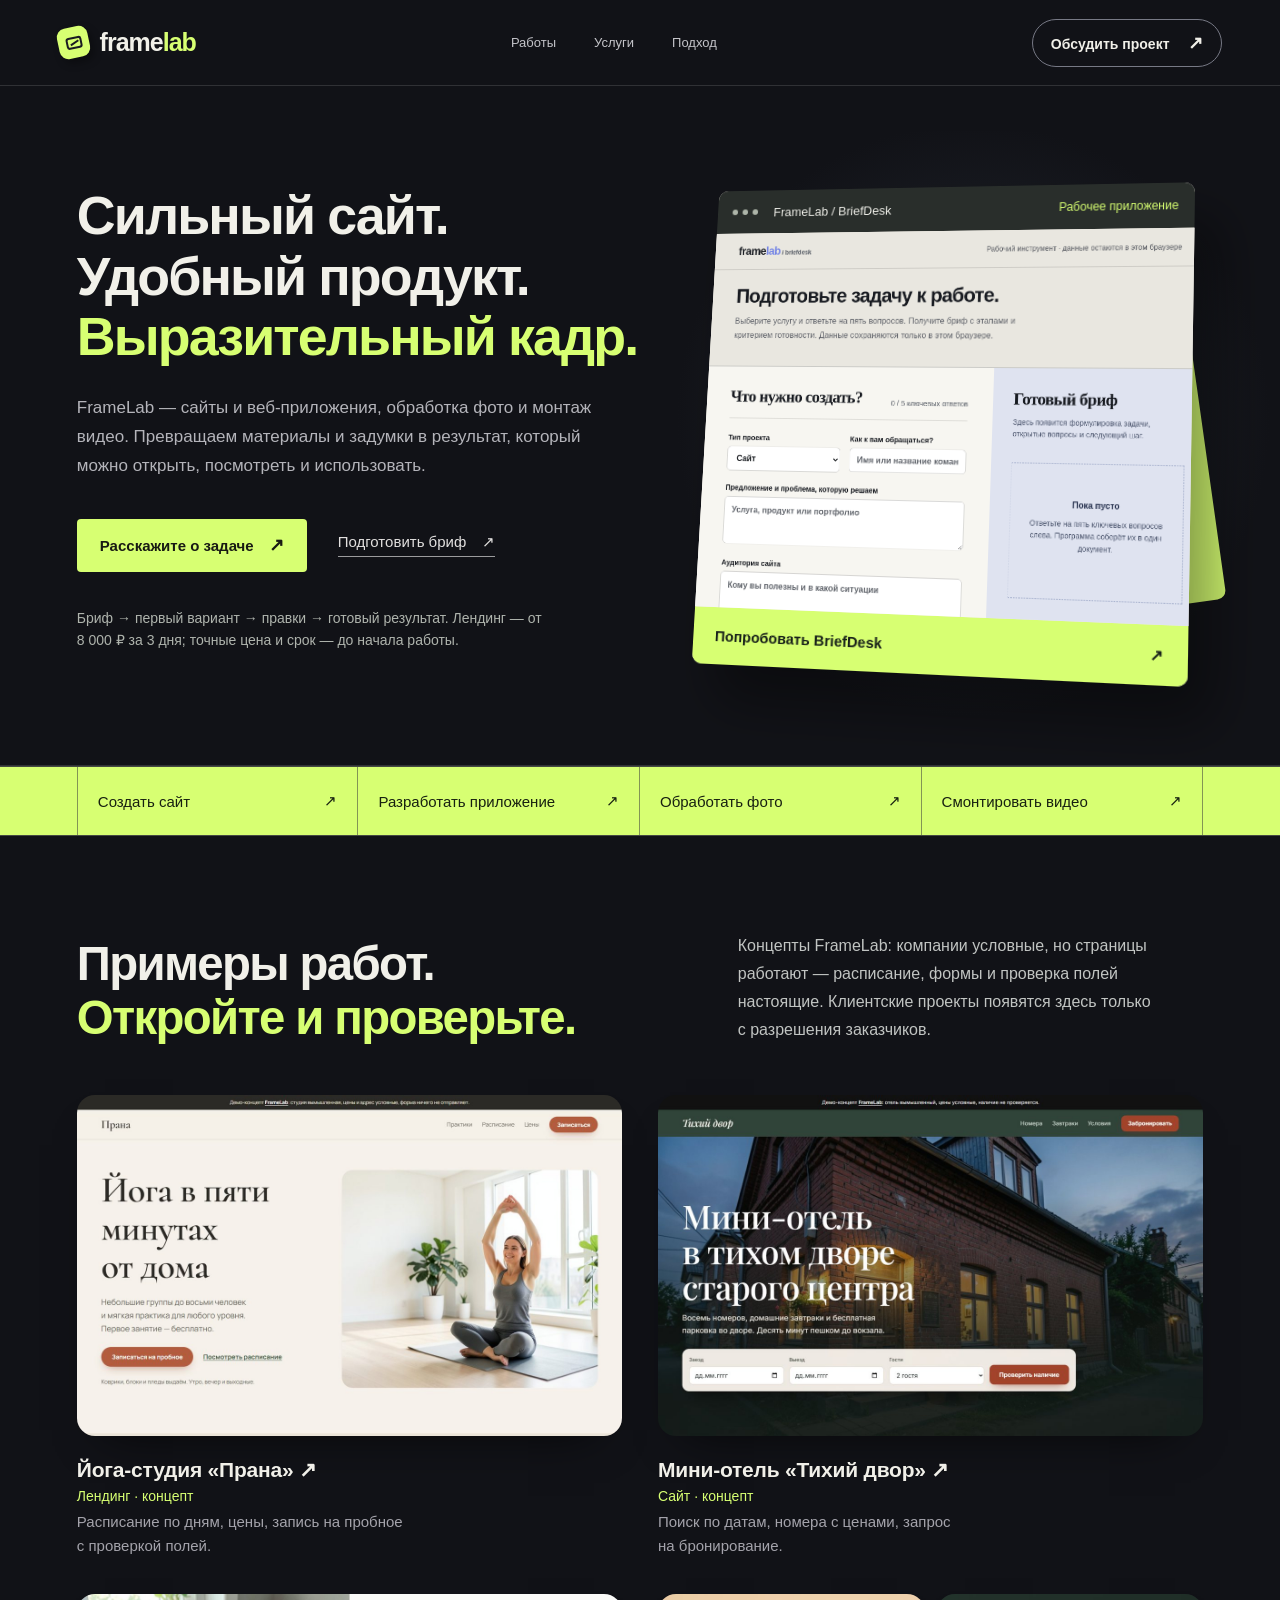
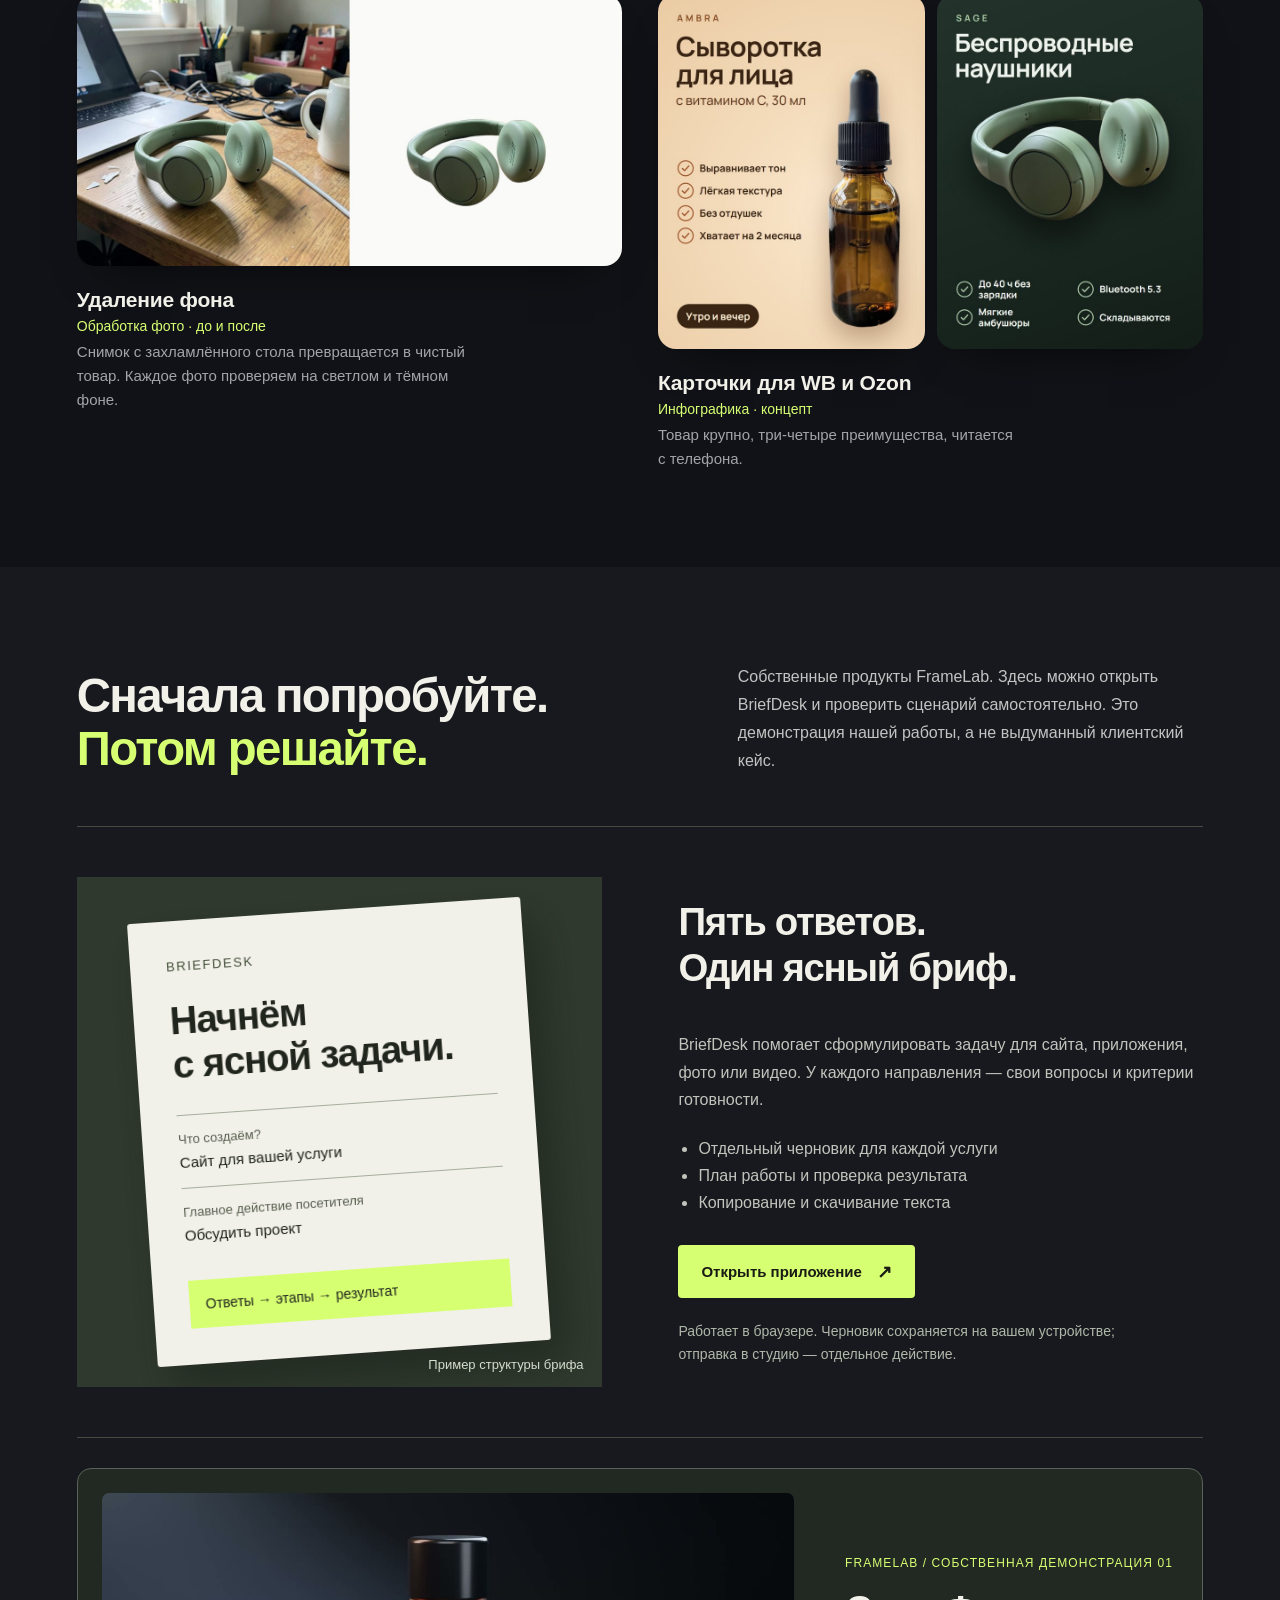
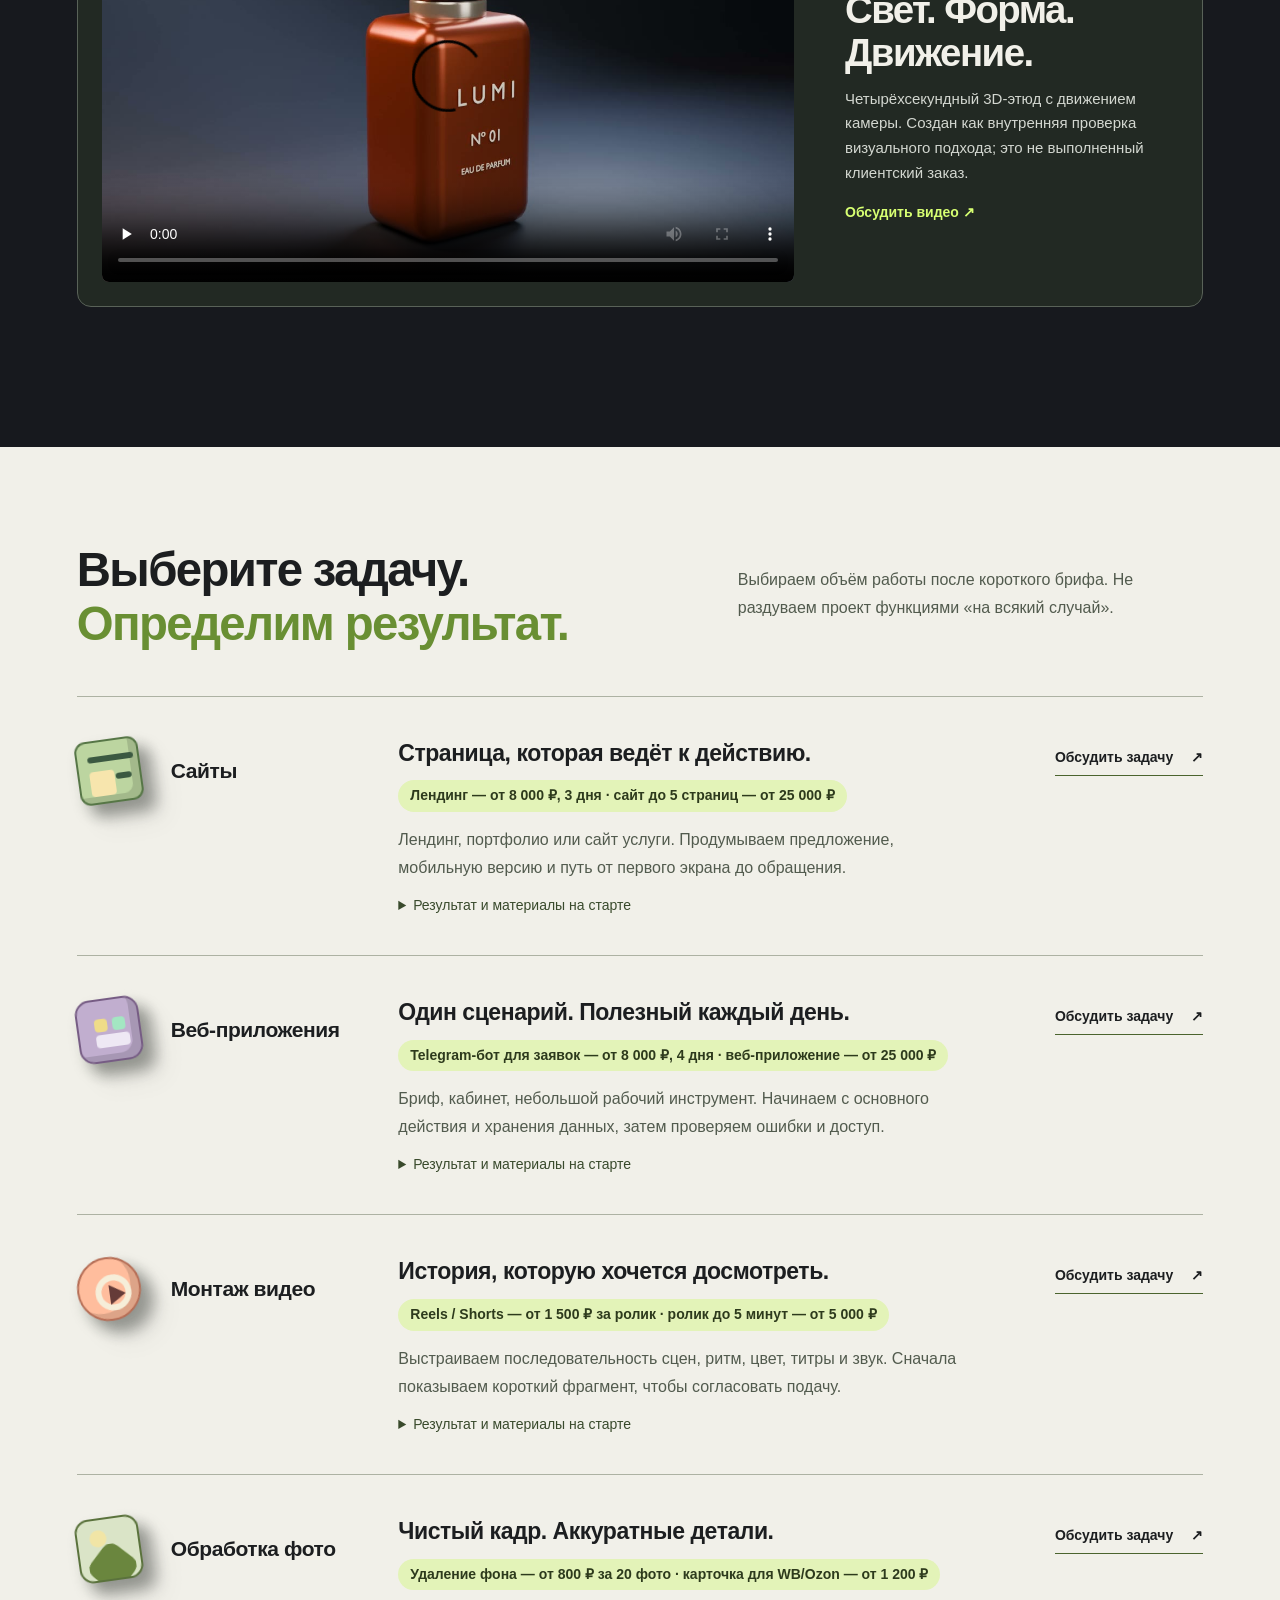
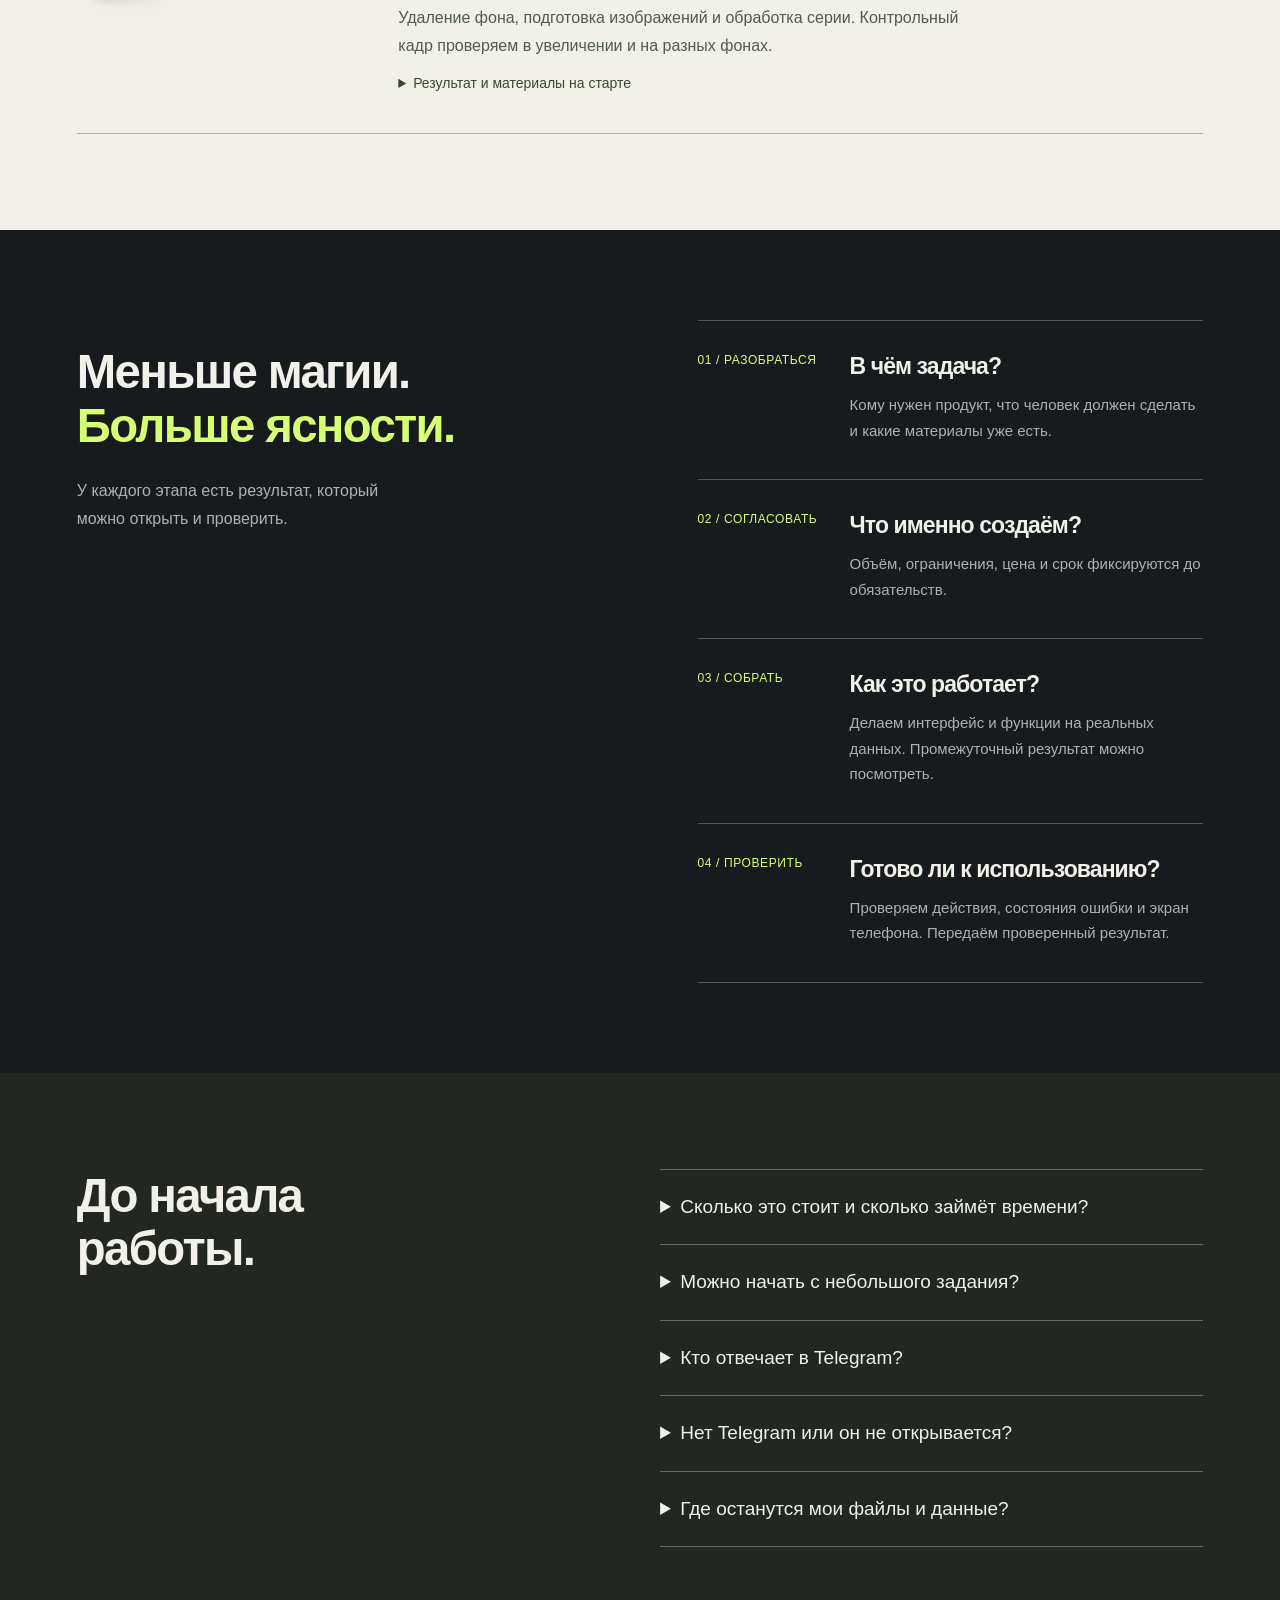
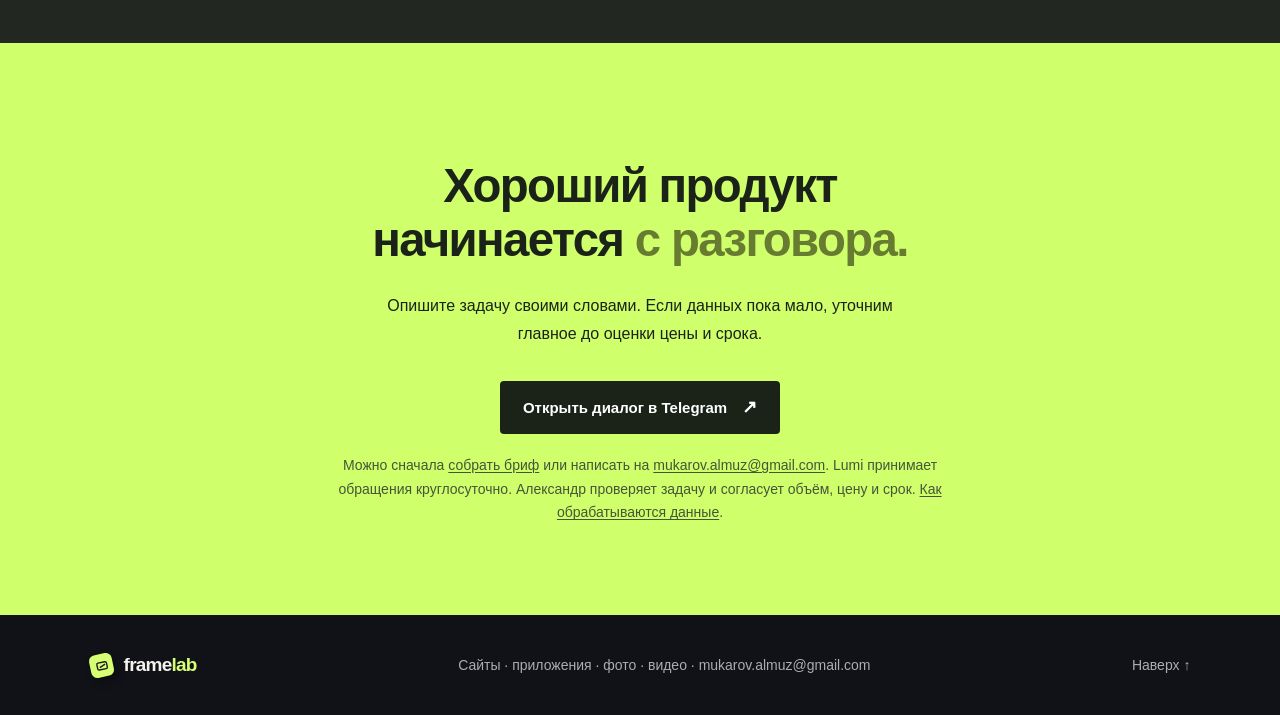
==== commit 249c8acd: "Add concept portfolio: two working landing pages, photo and marketplace cards Yoga studio and mini-h" ====
--- a/index.html
+++ b/index.html
@@ -25,7 +25,7 @@
   <a class="skip" href="#main">К содержанию</a>
   <header class="topbar">
     <a class="brand" href="#top" aria-label="FrameLab — на главную"><span class="brand-mark" aria-hidden="true"><span></span></span><span>frame<b>lab</b></span></a>
-    <nav aria-label="Навигация"><a href="#work">Проекты</a><a href="#services">Услуги</a><a href="#approach">Подход</a></nav>
+    <nav aria-label="Навигация"><a href="#examples">Работы</a><a href="#services">Услуги</a><a href="#approach">Подход</a></nav>
     <a class="header-cta" href="https://t.me/Lumi_FrameLab_bot" target="_blank" rel="noopener noreferrer">Обсудить проект <span aria-hidden="true">↗</span></a>
   </header>
 
@@ -50,6 +50,16 @@
     </section>
 
     <nav class="service-nav" aria-label="Выберите задачу"><a href="./briefdesk/?service=site">Создать сайт <span>↗</span></a><a href="./briefdesk/?service=app">Разработать приложение <span>↗</span></a><a href="./briefdesk/?service=photo">Обработать фото <span>↗</span></a><a href="./briefdesk/?service=video">Смонтировать видео <span>↗</span></a></nav>
+    <section class="section examples" id="examples" aria-labelledby="examples-title">
+      <div class="section-top"><h2 id="examples-title">Примеры работ.<br><em>Откройте и&nbsp;проверьте.</em></h2><p>Концепты FrameLab: компании условные, но&nbsp;страницы работают — расписание, формы и&nbsp;проверка полей настоящие. Клиентские проекты появятся здесь только с&nbsp;разрешения заказчиков.</p></div>
+      <div class="work-grid">
+        <a class="work-tile" href="./demo/yoga/"><img src="./media/work/yoga.jpg" width="1200" height="750" loading="lazy" alt="Первый экран лендинга йога-студии «Прана»"><strong>Йога-студия «Прана» <span aria-hidden="true">↗</span></strong><span class="work-meta">Лендинг · концепт</span><span class="work-note">Расписание по&nbsp;дням, цены, запись на&nbsp;пробное с&nbsp;проверкой полей.</span></a>
+        <a class="work-tile" href="./demo/hotel/"><img src="./media/work/hotel.jpg" width="1200" height="750" loading="lazy" alt="Первый экран сайта мини-отеля «Тихий двор»"><strong>Мини-отель «Тихий двор» <span aria-hidden="true">↗</span></strong><span class="work-meta">Сайт · концепт</span><span class="work-note">Поиск по&nbsp;датам, номера с&nbsp;ценами, запрос на&nbsp;бронирование.</span></a>
+        <figure class="work-tile"><img src="./media/work/bg-headphones.jpg" width="1200" height="600" loading="lazy" alt="Слева наушники на загромождённом столе, справа они же на чистом светлом фоне"><figcaption><strong>Удаление фона</strong><span class="work-meta">Обработка фото · до и&nbsp;после</span><span class="work-note">Снимок с&nbsp;захламлённого стола превращается в&nbsp;чистый товар. Каждое фото проверяем на&nbsp;светлом и&nbsp;тёмном фоне.</span></figcaption></figure>
+        <figure class="work-tile"><div class="card-pair"><img src="./media/work/card-serum.jpg" width="600" height="800" loading="lazy" alt="Карточка сыворотки для маркетплейса с четырьмя преимуществами"><img src="./media/work/card-phones.jpg" width="600" height="800" loading="lazy" alt="Карточка беспроводных наушников для маркетплейса"></div><figcaption><strong>Карточки для WB и&nbsp;Ozon</strong><span class="work-meta">Инфографика · концепт</span><span class="work-note">Товар крупно, три-четыре преимущества, читается с&nbsp;телефона.</span></figcaption></figure>
+      </div>
+    </section>
+
     <section class="section work" id="work" aria-labelledby="work-title">
       <div class="section-top"><h2 id="work-title">Сначала попробуйте.<br><em>Потом решайте.</em></h2><p>Собственные продукты FrameLab. Здесь можно открыть BriefDesk и проверить сценарий самостоятельно. Это демонстрация нашей работы, а не выдуманный клиентский кейс.</p></div>
       <article class="featured-product">
--- a/refinement.css
+++ b/refinement.css
@@ -27,3 +27,17 @@
 
 /* Direct-client starting prices, approved by the owner 28.09.2026. */
 .service-body .service-price{display:inline-block;margin:0 0 14px;padding:6px 12px;border-radius:999px;background:#e3f3b8;color:#2d3a1c;font-size:14px;font-weight:600;line-height:1.4}
+
+/* Portfolio of working concept pages (28.09.2026). */
+.examples .work-grid{display:grid;grid-template-columns:repeat(2,minmax(0,1fr));gap:clamp(20px,3vw,36px);margin-top:44px}
+.work-tile{display:grid;align-content:start;gap:6px;margin:0;color:inherit;text-decoration:none}
+.work-tile img{width:100%;height:auto;border-radius:18px;background:#1a1b22;box-shadow:0 22px 44px -28px rgb(0 0 0/.8);transition:transform .5s cubic-bezier(.16,1,.3,1)}
+.work-tile figcaption{display:grid;gap:6px}
+.work-tile strong{margin-top:16px;font-size:21px;font-weight:600;letter-spacing:-.01em}
+.work-meta{font-size:14px;color:#d7ff72}
+.work-note{font-size:15px;line-height:1.6;color:#a4a3ab;max-width:48ch}
+a.work-tile:hover img{transform:translateY(-4px)}
+a.work-tile:hover strong{text-decoration:underline;text-underline-offset:.2em}
+.card-pair{display:grid;grid-template-columns:1fr 1fr;gap:12px}
+@media(max-width:760px){.examples .work-grid{grid-template-columns:minmax(0,1fr)}}
+@media(prefers-reduced-motion:reduce){.work-tile img{transition:none}a.work-tile:hover img{transform:none}}
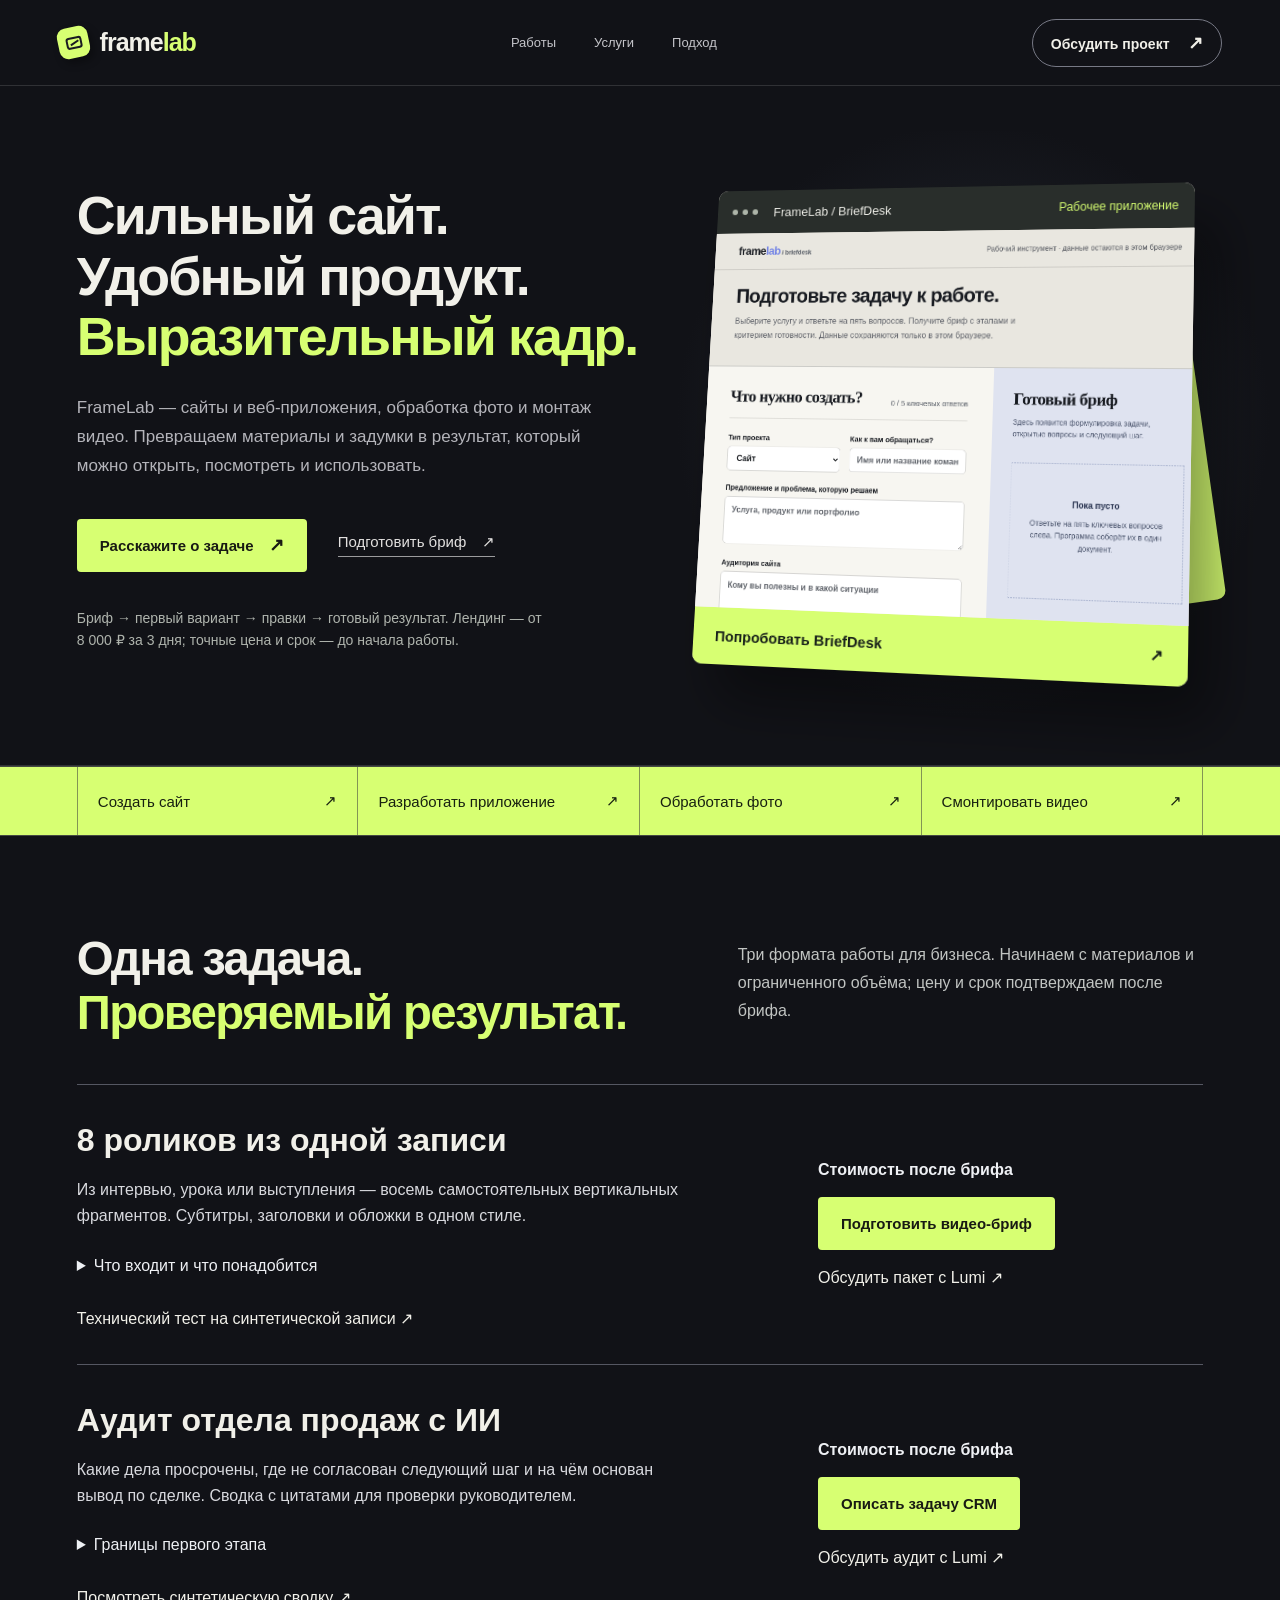
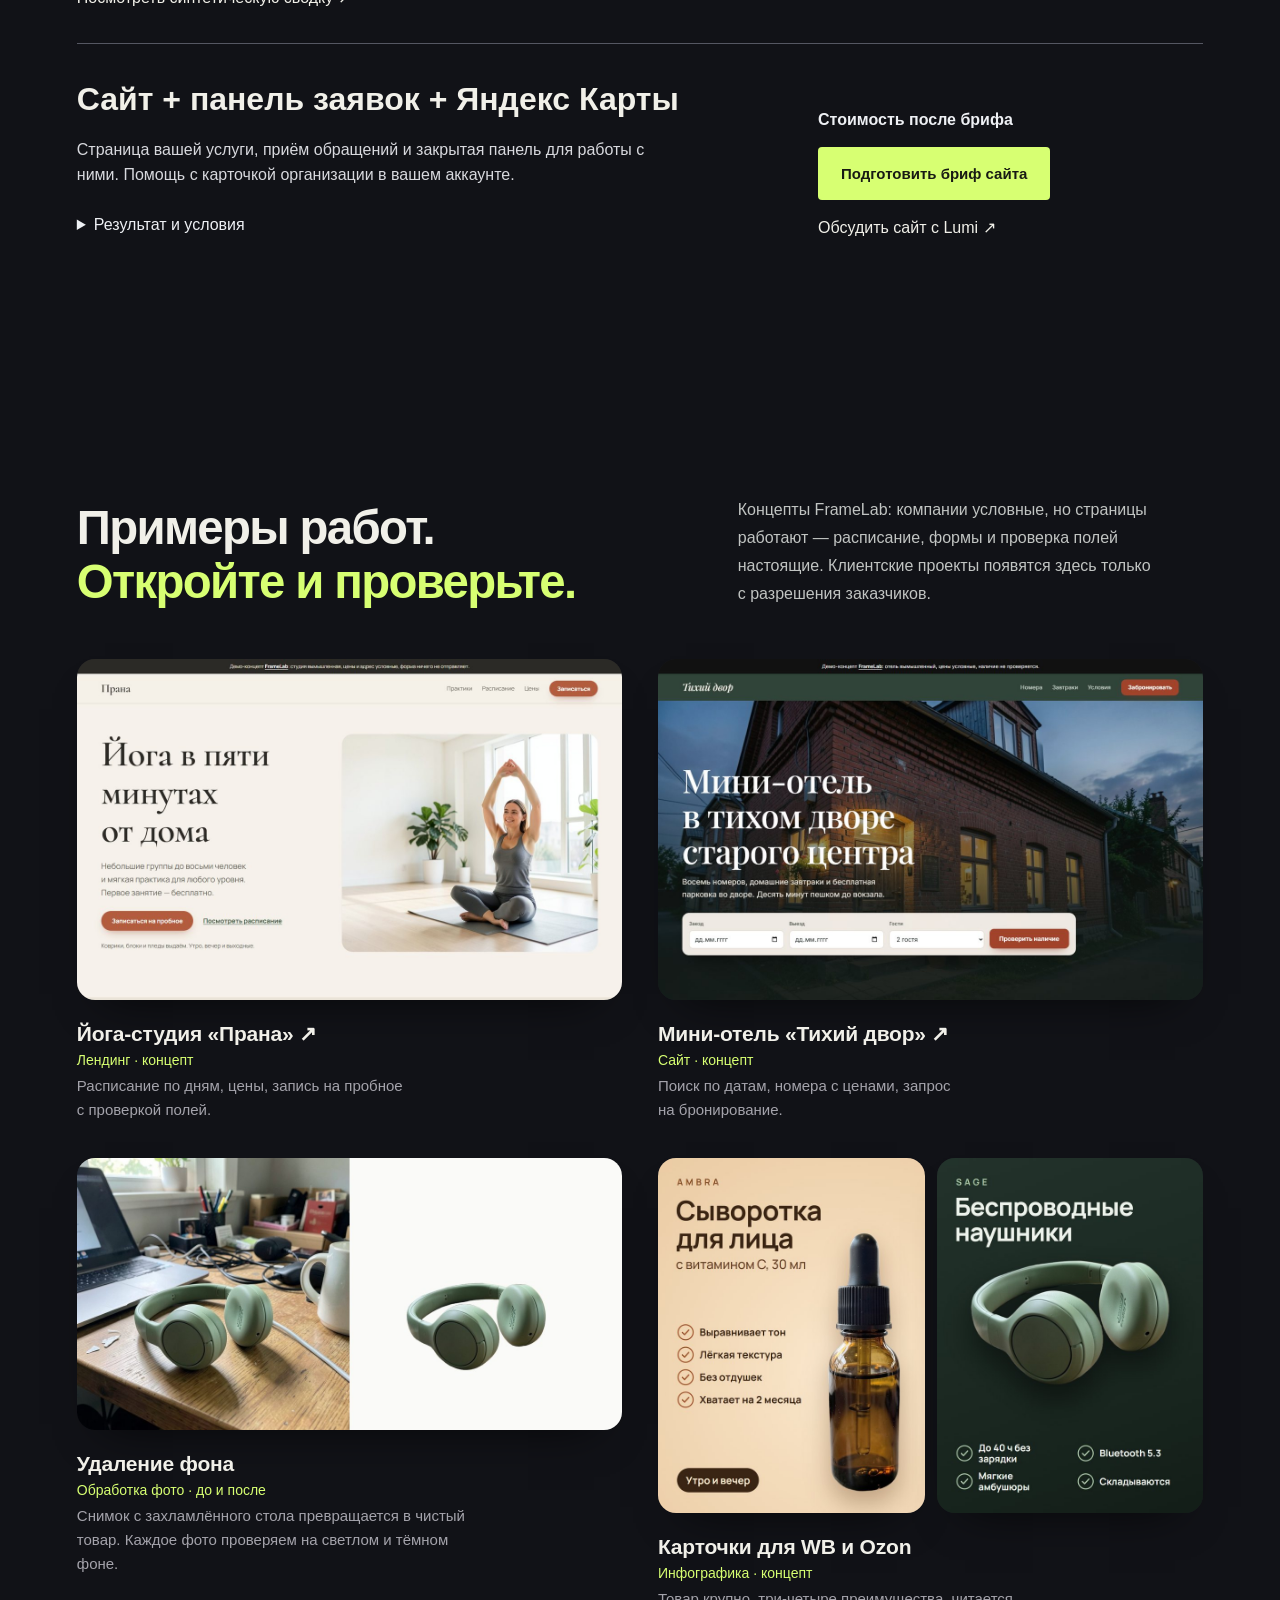
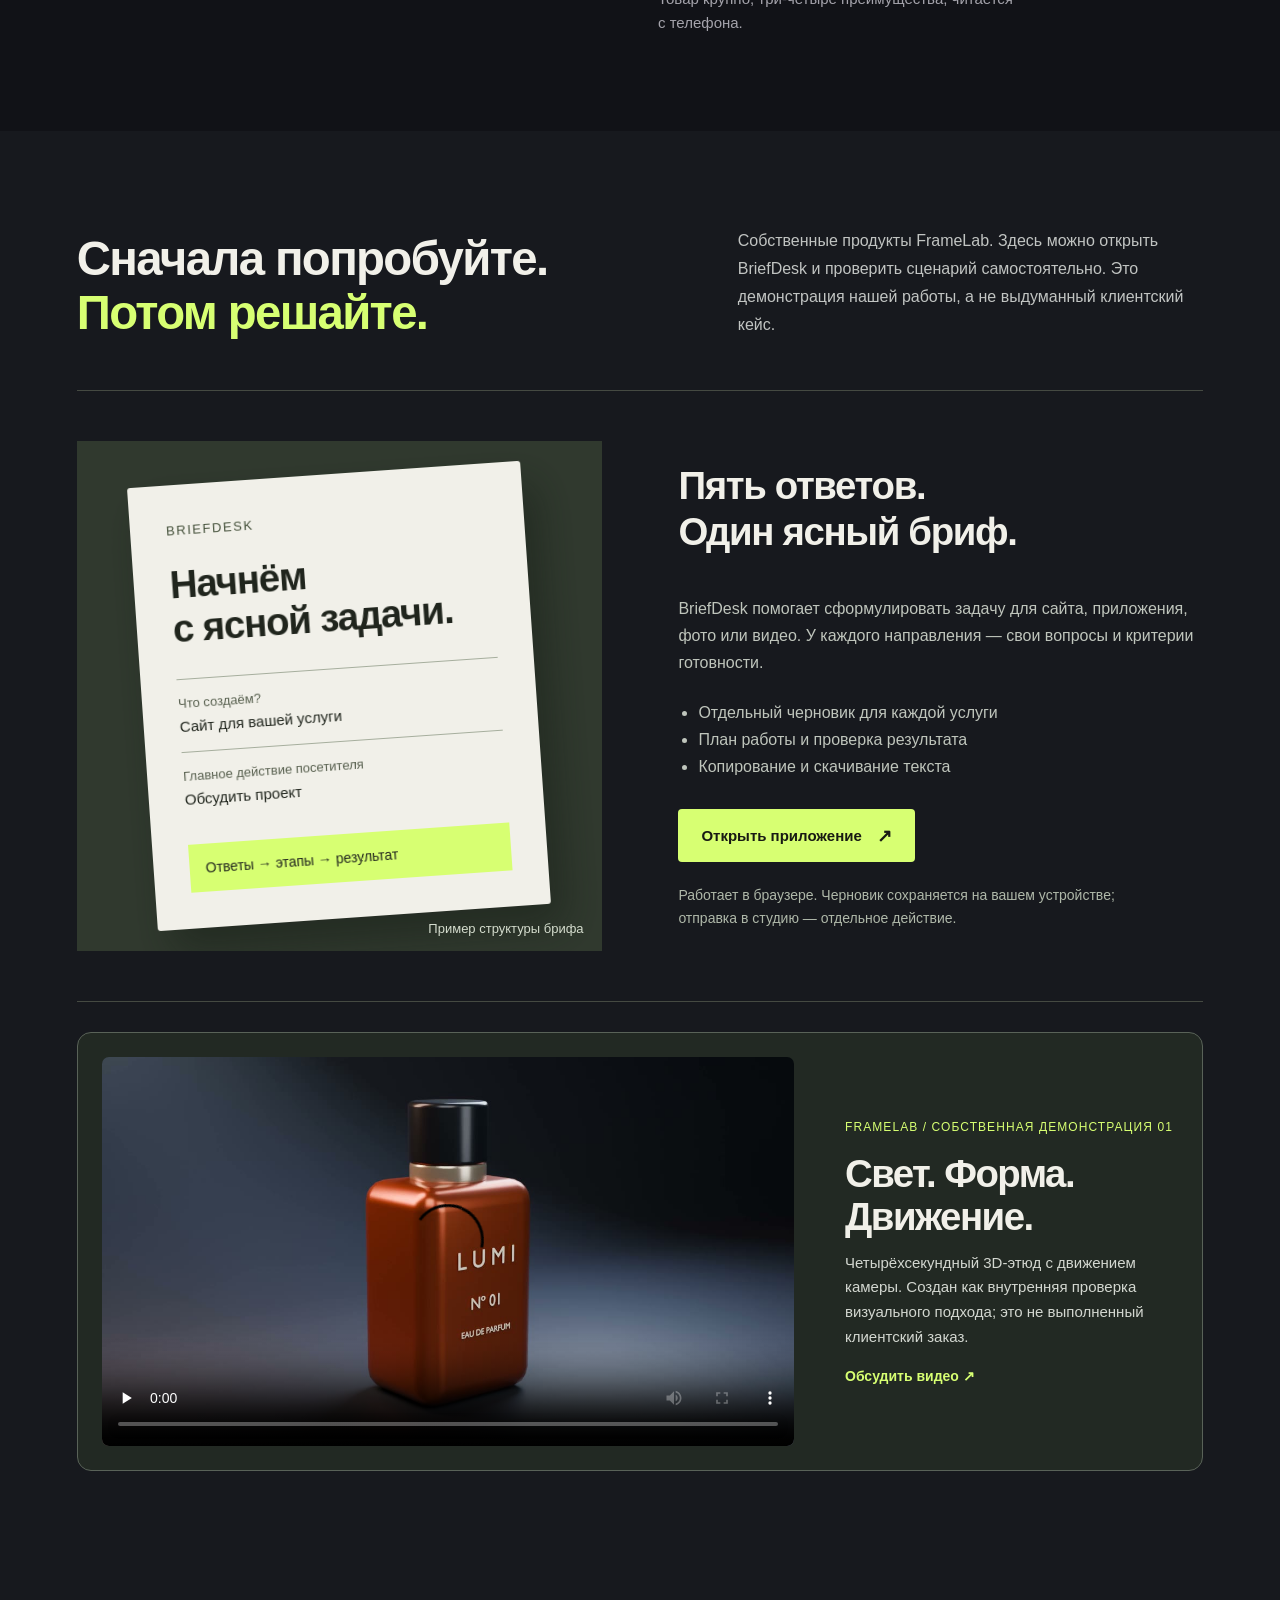
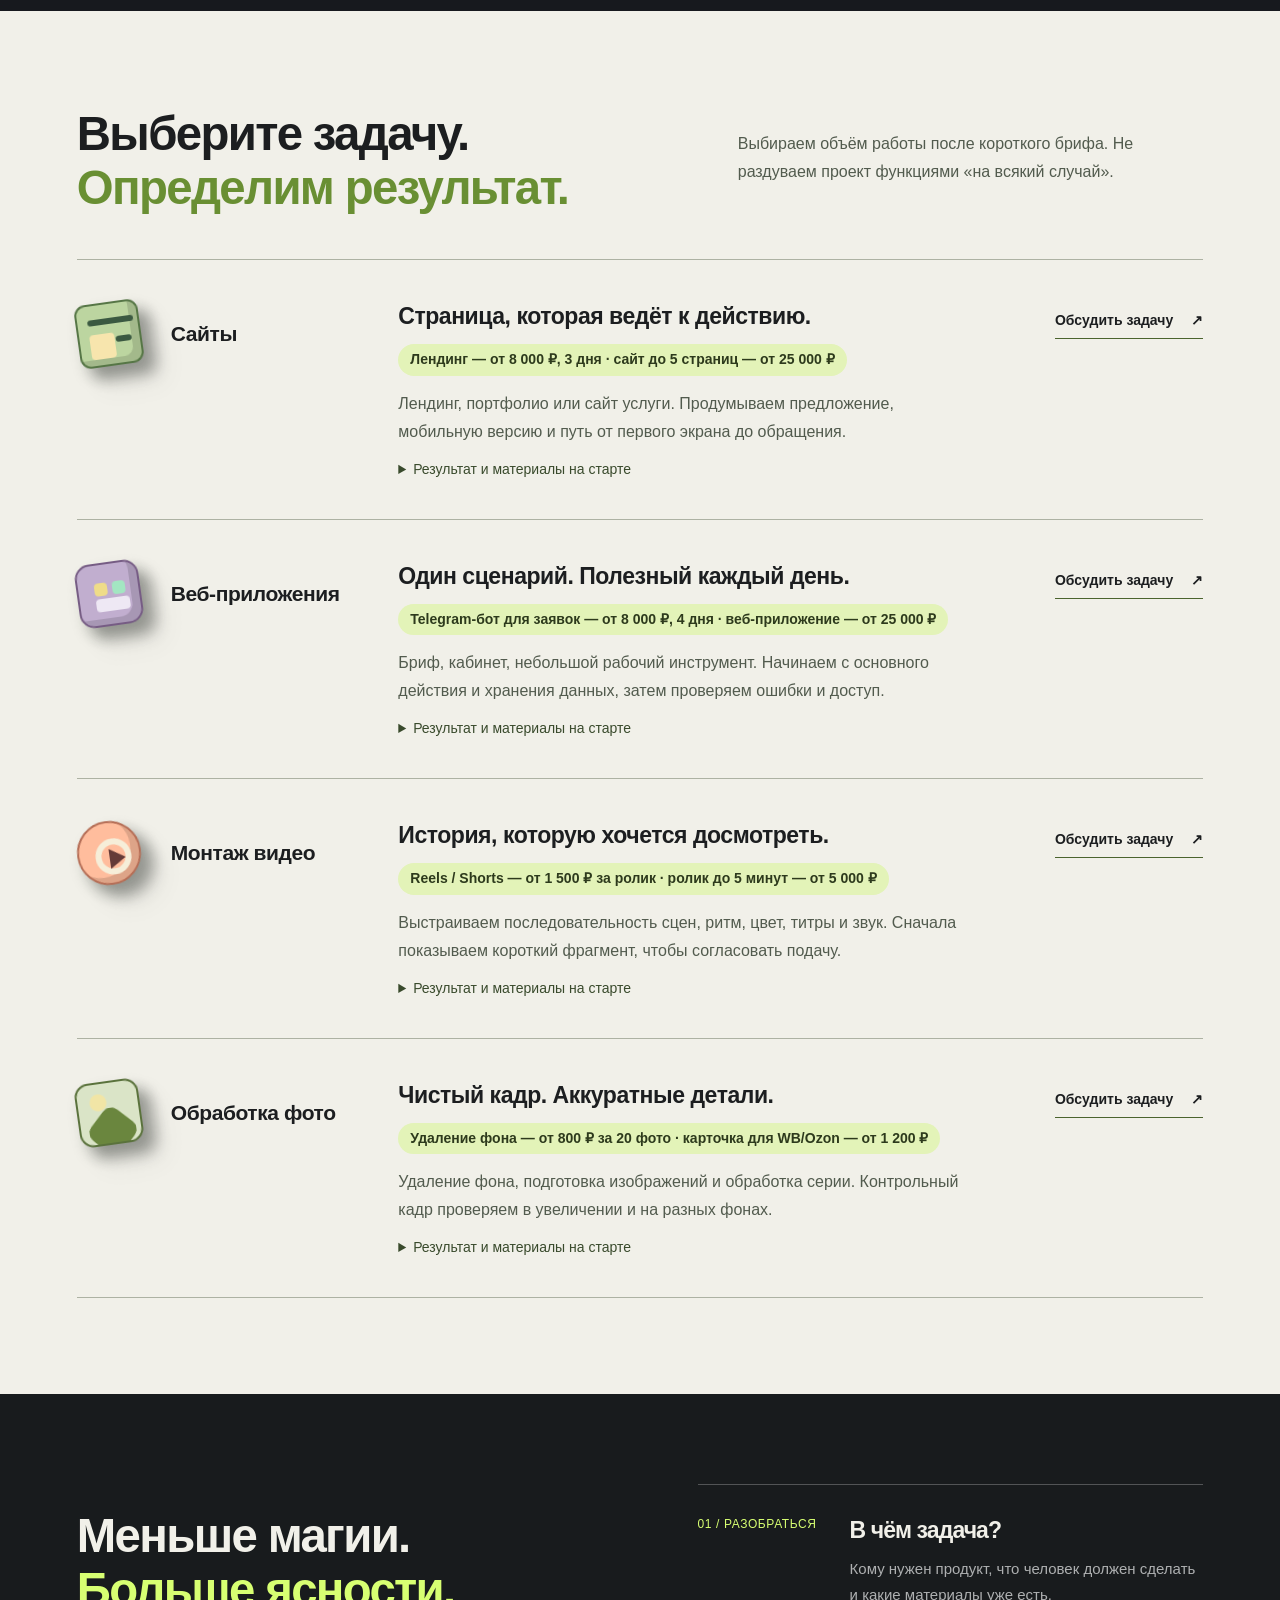
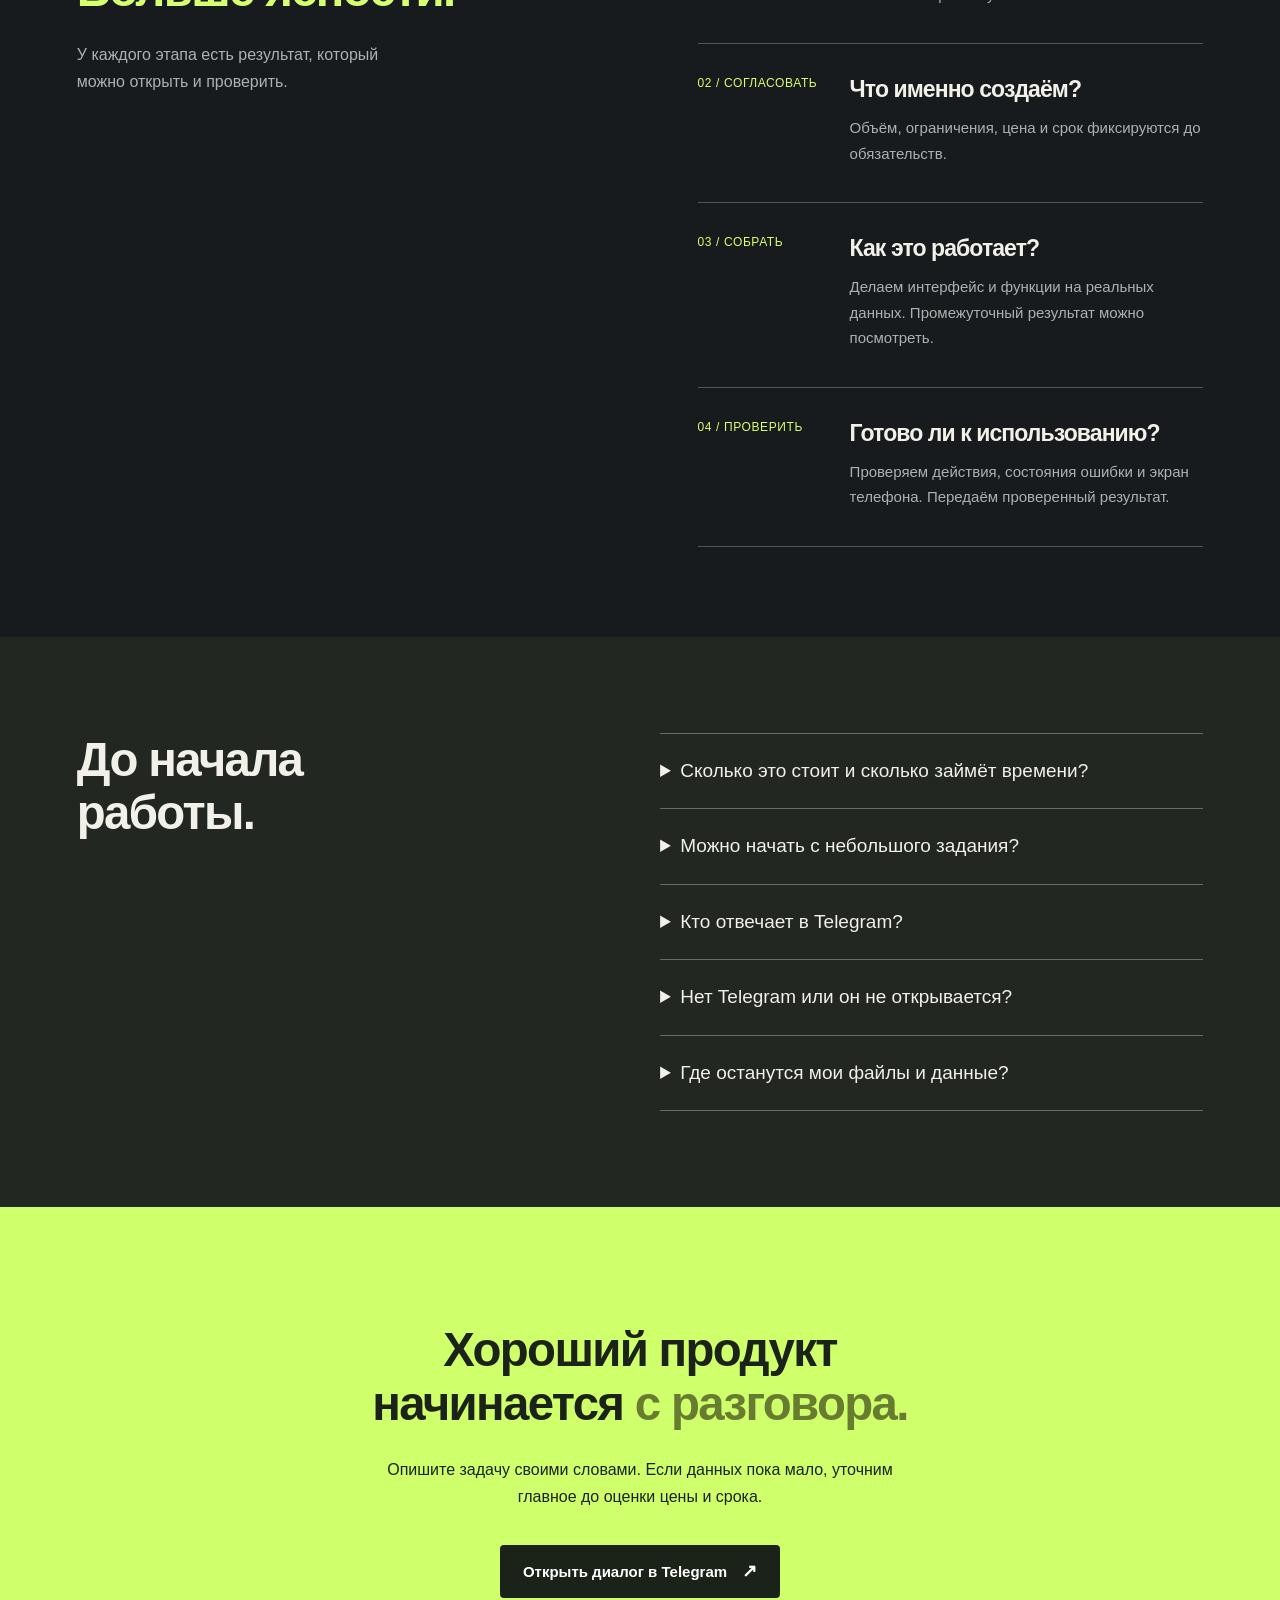
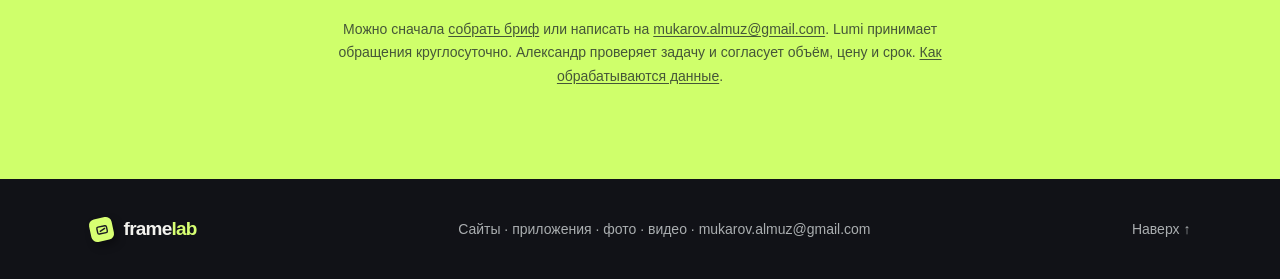
==== commit 2dd39d9e: "Publish approved offers and synthetic FrameLab demos" ====
--- a/index.html
+++ b/index.html
@@ -1,91 +1,97 @@
-<!doctype html>
-<html lang="ru">
-<head>
-  <meta charset="utf-8"><meta http-equiv="Content-Security-Policy" content="default-src 'self'; script-src 'self'; style-src 'self' https://fonts.googleapis.com; font-src 'self' https://fonts.gstatic.com; img-src 'self' data:; connect-src 'self'; object-src 'none'; base-uri 'self'; form-action 'self'"><meta name="referrer" content="strict-origin-when-cross-origin">
-  <meta name="viewport" content="width=device-width, initial-scale=1">
-  <meta name="description" content="FrameLab создаёт сайты и приложения, обрабатывает фото и монтирует видео. От ясного брифа до проверенного результата.">
-  <meta name="theme-color" content="#111217">
-  <title>FrameLab — сайты, приложения, фото и видео</title>
-  <link rel="canonical" href="https://teroner.github.io/framelab/">
-  <link rel="icon" href="./favicon.svg" type="image/svg+xml">
-  <meta property="og:type" content="website">
-  <meta property="og:locale" content="ru_RU">
-  <meta property="og:site_name" content="FrameLab">
-  <meta property="og:title" content="FrameLab — сайты, приложения, фото и видео">
-  <meta property="og:description" content="Лендинги и сайты, веб-приложения, обработка фото и монтаж видео. Бриф за пять ответов, цена и срок — до начала работы.">
-  <meta property="og:url" content="https://teroner.github.io/framelab/">
-  <meta property="og:image" content="https://teroner.github.io/framelab/media/og.png">
-  <meta property="og:image:width" content="1200"><meta property="og:image:height" content="630">
-  <meta name="twitter:card" content="summary_large_image">
-  <link rel="stylesheet" href="./style.css">
-  <link rel="stylesheet" href="./refinement.css">
-  <script src="./script.js" defer></script>
-</head>
-<body>
-  <a class="skip" href="#main">К содержанию</a>
-  <header class="topbar">
-    <a class="brand" href="#top" aria-label="FrameLab — на главную"><span class="brand-mark" aria-hidden="true"><span></span></span><span>frame<b>lab</b></span></a>
-    <nav aria-label="Навигация"><a href="#examples">Работы</a><a href="#services">Услуги</a><a href="#approach">Подход</a></nav>
-    <a class="header-cta" href="https://t.me/Lumi_FrameLab_bot" target="_blank" rel="noopener noreferrer">Обсудить проект <span aria-hidden="true">↗</span></a>
-  </header>
-
-  <main id="main">
-    <section class="hero" id="top" aria-labelledby="hero-title">
-      <div class="hero-copy">
-        
-        <h1 id="hero-title">Сильный сайт.<br>Удобный продукт.<br><em>Выразительный кадр.</em></h1>
-        <p class="hero-lead">FrameLab — сайты и веб-приложения, обработка фото и монтаж видео. Превращаем материалы и задумки в результат, который можно открыть, посмотреть и использовать.</p>
-        <div class="hero-actions"><a class="button button-primary" href="https://t.me/Lumi_FrameLab_bot" target="_blank" rel="noopener noreferrer">Расскажите о задаче <span aria-hidden="true">↗</span></a><a class="quiet-link" href="./briefdesk/">Подготовить бриф <span aria-hidden="true">↗</span></a></div>
-        <p class="hero-footnote">Бриф → первый вариант → правки → готовый результат. Лендинг — от 8 000 ₽ за 3 дня; точные цена и срок — до начала работы. </p>
-      </div>
-      <div class="hero-art product-stage">
-        <div class="stage-backplate" aria-hidden="true"></div>
-        <div class="product-window">
-          <div class="product-bar"><span class="window-dots" aria-hidden="true"><i></i><i></i><i></i></span><span>FrameLab / BriefDesk</span><span class="window-state">Рабочее приложение</span></div>
-          <div class="live-preview"><iframe src="./briefdesk/?service=site" title="Предпросмотр приложения BriefDesk" tabindex="-1" aria-hidden="true" loading="eager"></iframe></div>
-          <a class="preview-open" href="./briefdesk/">Попробовать BriefDesk <span aria-hidden="true">↗</span></a>
-        </div>
-
-      </div>
-    </section>
-
-    <nav class="service-nav" aria-label="Выберите задачу"><a href="./briefdesk/?service=site">Создать сайт <span>↗</span></a><a href="./briefdesk/?service=app">Разработать приложение <span>↗</span></a><a href="./briefdesk/?service=photo">Обработать фото <span>↗</span></a><a href="./briefdesk/?service=video">Смонтировать видео <span>↗</span></a></nav>
-    <section class="section examples" id="examples" aria-labelledby="examples-title">
-      <div class="section-top"><h2 id="examples-title">Примеры работ.<br><em>Откройте и&nbsp;проверьте.</em></h2><p>Концепты FrameLab: компании условные, но&nbsp;страницы работают — расписание, формы и&nbsp;проверка полей настоящие. Клиентские проекты появятся здесь только с&nbsp;разрешения заказчиков.</p></div>
-      <div class="work-grid">
-        <a class="work-tile" href="./demo/yoga/"><img src="./media/work/yoga.jpg" width="1200" height="750" loading="lazy" alt="Первый экран лендинга йога-студии «Прана»"><strong>Йога-студия «Прана» <span aria-hidden="true">↗</span></strong><span class="work-meta">Лендинг · концепт</span><span class="work-note">Расписание по&nbsp;дням, цены, запись на&nbsp;пробное с&nbsp;проверкой полей.</span></a>
-        <a class="work-tile" href="./demo/hotel/"><img src="./media/work/hotel.jpg" width="1200" height="750" loading="lazy" alt="Первый экран сайта мини-отеля «Тихий двор»"><strong>Мини-отель «Тихий двор» <span aria-hidden="true">↗</span></strong><span class="work-meta">Сайт · концепт</span><span class="work-note">Поиск по&nbsp;датам, номера с&nbsp;ценами, запрос на&nbsp;бронирование.</span></a>
-        <figure class="work-tile"><img src="./media/work/bg-headphones.jpg" width="1200" height="600" loading="lazy" alt="Слева наушники на загромождённом столе, справа они же на чистом светлом фоне"><figcaption><strong>Удаление фона</strong><span class="work-meta">Обработка фото · до и&nbsp;после</span><span class="work-note">Снимок с&nbsp;захламлённого стола превращается в&nbsp;чистый товар. Каждое фото проверяем на&nbsp;светлом и&nbsp;тёмном фоне.</span></figcaption></figure>
-        <figure class="work-tile"><div class="card-pair"><img src="./media/work/card-serum.jpg" width="600" height="800" loading="lazy" alt="Карточка сыворотки для маркетплейса с четырьмя преимуществами"><img src="./media/work/card-phones.jpg" width="600" height="800" loading="lazy" alt="Карточка беспроводных наушников для маркетплейса"></div><figcaption><strong>Карточки для WB и&nbsp;Ozon</strong><span class="work-meta">Инфографика · концепт</span><span class="work-note">Товар крупно, три-четыре преимущества, читается с&nbsp;телефона.</span></figcaption></figure>
-      </div>
-    </section>
-
-    <section class="section work" id="work" aria-labelledby="work-title">
-      <div class="section-top"><h2 id="work-title">Сначала попробуйте.<br><em>Потом решайте.</em></h2><p>Собственные продукты FrameLab. Здесь можно открыть BriefDesk и проверить сценарий самостоятельно. Это демонстрация нашей работы, а не выдуманный клиентский кейс.</p></div>
-      <article class="featured-product">
-        <div class="brief-exhibit" aria-label="Как BriefDesk превращает ответы в бриф">
-          <div class="brief-sheet"><span class="sheet-brand">BRIEFDESK</span><h3>Начнём<br>с ясной задачи.</h3><div class="sheet-field"><span>Что создаём?</span><strong>Сайт для вашей услуги</strong></div><div class="sheet-field"><span>Главное действие посетителя</span><strong>Обсудить проект</strong></div><span class="sheet-result">Ответы → этапы → результат</span></div>
-          <span class="exhibit-note">Пример структуры брифа</span>
-        </div>
-        <div class="featured-copy"><h3>Пять ответов.<br>Один ясный бриф.</h3><p>BriefDesk помогает сформулировать задачу для сайта, приложения, фото или видео. У каждого направления — свои вопросы и критерии готовности.</p><ul><li>Отдельный черновик для каждой услуги</li><li>План работы и проверка результата</li><li>Копирование и скачивание текста</li></ul><a class="button button-primary" href="./briefdesk/">Открыть приложение <span aria-hidden="true">↗</span></a><small>Работает в браузере. Черновик сохраняется на вашем устройстве; отправка в студию — отдельное действие.</small></div>
-      </article>
-      <figure class="demo-reel"><div class="demo-reel-frame"><video controls playsinline preload="none" poster="./media/orbit-poster.jpg" width="1280" height="720" aria-label="Собственный 3D-этюд FrameLab: флакон на тёмном фоне"><source src="./media/orbit-demo.mp4" type="video/mp4">Ваш браузер не поддерживает видео.</video></div><figcaption><span>FrameLab / собственная демонстрация 01</span><div><h3>Свет. Форма. Движение.</h3><p>Четырёхсекундный 3D-этюд с движением камеры. Создан как внутренняя проверка визуального подхода; это не выполненный клиентский заказ.</p></div><a href="./briefdesk/?service=video">Обсудить видео ↗</a></figcaption></figure>
-      
-      
-    </section>
-
-    <section class="section services" id="services" aria-labelledby="services-title"><div class="section-top"><h2 id="services-title">Выберите задачу.<br><em>Определим результат.</em></h2><p>Выбираем объём работы после короткого брифа. Не раздуваем проект функциями «на всякий случай».</p></div><div class="service-list"><article class="service-row"><div class="service-name"><div class="service-icon icon-site" aria-hidden="true"><span></span><span></span><span></span></div><h3>Сайты</h3></div><div class="service-body"><h4>Страница, которая ведёт к действию.</h4><p class="service-price">Лендинг — от 8 000 ₽, 3 дня · сайт до 5 страниц — от 25 000 ₽</p><p>Лендинг, портфолио или сайт услуги. Продумываем предложение, мобильную версию и путь от первого экрана до обращения.</p><details><summary>Результат и материалы на старте</summary><dl><dt>Что получаете</dt><dd>Опубликованный сайт, исходники и инструкцию по обновлению.</dd><dt>Материалы на старте</dt><dd>Описание услуги, тексты, фирменные материалы и понравившиеся примеры.</dd></dl></details></div><a class="service-order" href="./briefdesk/?service=site">Обсудить задачу <span aria-hidden="true">↗</span></a></article><article class="service-row"><div class="service-name"><div class="service-icon icon-app" aria-hidden="true"><span></span><span></span><span></span></div><h3>Веб-приложения</h3></div><div class="service-body"><h4>Один сценарий. Полезный каждый день.</h4><p class="service-price">Telegram-бот для заявок — от 8 000 ₽, 4 дня · веб-приложение — от 25 000 ₽</p><p>Бриф, кабинет, небольшой рабочий инструмент. Начинаем с основного действия и хранения данных, затем проверяем ошибки и доступ.</p><details><summary>Результат и материалы на старте</summary><dl><dt>Что получаете</dt><dd>Рабочую версию, код, описание запуска и известных ограничений.</dd><dt>Материалы на старте</dt><dd>Кто пользуется, какие данные вводит и какой результат должен получить.</dd></dl></details></div><a class="service-order" href="./briefdesk/?service=app">Обсудить задачу <span aria-hidden="true">↗</span></a></article><article class="service-row"><div class="service-name"><div class="service-icon icon-motion" aria-hidden="true"><span></span><span></span><span></span></div><h3>Монтаж видео</h3></div><div class="service-body"><h4>История, которую хочется досмотреть.</h4><p class="service-price">Reels / Shorts — от 1 500 ₽ за ролик · ролик до 5 минут — от 5 000 ₽</p><p>Выстраиваем последовательность сцен, ритм, цвет, титры и звук. Сначала показываем короткий фрагмент, чтобы согласовать подачу.</p><details><summary>Результат и материалы на старте</summary><dl><dt>Что получаете</dt><dd>Проверенный MP4 в согласованном формате для вашей площадки.</dd><dt>Материалы на старте</dt><dd>Исходники, длительность, площадку и референс по настроению.</dd></dl></details></div><a class="service-order" href="./briefdesk/?service=video">Обсудить задачу <span aria-hidden="true">↗</span></a></article><article class="service-row"><div class="service-name"><div class="service-icon icon-photo" aria-hidden="true"><span></span><span></span><span></span></div><h3>Обработка фото</h3></div><div class="service-body"><h4>Чистый кадр. Аккуратные детали.</h4><p class="service-price">Удаление фона — от 800 ₽ за 20 фото · карточка для WB/Ozon — от 1 200 ₽</p><p>Удаление фона, подготовка изображений и обработка серии. Контрольный кадр проверяем в увеличении и на разных фонах.</p><details><summary>Результат и материалы на старте</summary><dl><dt>Что получаете</dt><dd>Файлы нужного размера и формата; прозрачный PNG, если нужен.</dd><dt>Материалы на старте</dt><dd>Оригиналы, точные изменения, количество файлов и формат выдачи.</dd></dl></details></div><a class="service-order" href="./briefdesk/?service=photo">Обсудить задачу <span aria-hidden="true">↗</span></a></article></div></section>
-
-    <section class="approach" id="approach" aria-labelledby="approach-title"><div class="approach-intro"><h2 id="approach-title">Меньше магии.<br><em>Больше ясности.</em></h2><p>У каждого этапа есть результат, который можно открыть и проверить.</p></div><div class="steps">
-      <article class="step"><span>01 / Разобраться</span><h3>В чём задача?</h3><p>Кому нужен продукт, что человек должен сделать и какие материалы уже есть.</p></article>
-      <article class="step"><span>02 / Согласовать</span><h3>Что именно создаём?</h3><p>Объём, ограничения, цена и срок фиксируются до обязательств.</p></article>
-      <article class="step"><span>03 / Собрать</span><h3>Как это работает?</h3><p>Делаем интерфейс и функции на реальных данных. Промежуточный результат можно посмотреть.</p></article>
-      <article class="step"><span>04 / Проверить</span><h3>Готово ли к использованию?</h3><p>Проверяем действия, состояния ошибки и экран телефона. Передаём проверенный результат.</p></article>
-    </div></section>
-
-<section class="faq section" aria-labelledby="faq-title"><h2 id="faq-title">До начала работы.</h2><div class="faq-list"><details><summary>Сколько это стоит и сколько займёт времени?</summary><p>Ориентиры: лендинг — от 8 000 ₽ за 3 дня, сайт до 5 страниц — от 25 000 ₽, Telegram-бот — от 8 000 ₽, монтаж Reels — от 1 500 ₽ за ролик, удаление фона — от 800 ₽ за 20 фото. Точная цена зависит от объёма и материалов: Александр называет её после брифа, до начала работы. Предоплата — 50%, два раунда правок входят в цену.</p></details><details><summary>Можно начать с небольшого задания?</summary><p>Да. Для сайта — отдельная страница, для приложения — один сценарий, для фото — контрольный кадр, для видео — короткий фрагмент. Объём и условия такого этапа согласуются заранее.</p></details><details><summary>Кто отвечает в Telegram?</summary><p>Lumi круглосуточно принимает обращения и помогает собрать описание задачи. Решения по цене, срокам и нестандартным требованиям принимает Александр.</p></details><details><summary>Нет Telegram или он не открывается?</summary><p>Напишите на <a href="mailto:mukarov.almuz@gmail.com">mukarov.almuz@gmail.com</a>. В <a href="./briefdesk/">BriefDesk</a> готовый бриф можно отправить на почту одной кнопкой.</p></details><details><summary>Где останутся мои файлы и данные?</summary><p>BriefDesk сохраняет черновики только в вашем браузере. Отправленные в Telegram сообщения обрабатываются для работы с обращением. Исходники и клиентские работы не становятся публичным портфолио автоматически. <a href="./privacy.html">Политика обработки данных</a>.</p></details></div></section>
-    <section class="closing" aria-labelledby="closing-title"><div class="closing-glow"></div><h2 id="closing-title">Хороший продукт<br>начинается <em>с разговора.</em></h2><p>Опишите задачу своими словами. Если данных пока мало, уточним главное до оценки цены и срока.</p><a class="button button-light" href="https://t.me/Lumi_FrameLab_bot" target="_blank" rel="noopener noreferrer">Открыть диалог в Telegram <span aria-hidden="true">↗</span></a><small>Можно сначала <a href="./briefdesk/">собрать бриф</a> или написать на <a href="mailto:mukarov.almuz@gmail.com">mukarov.almuz@gmail.com</a>. Lumi принимает обращения круглосуточно. Александр проверяет задачу и согласует объём, цену и срок. <a href="./privacy.html">Как обрабатываются данные</a>.</small></section>
-  </main>
-  <footer class="footer"><a class="brand" href="#top"><span class="brand-mark" aria-hidden="true"><span></span></span><span>frame<b>lab</b></span></a><span>Сайты · приложения · фото · видео · <a href="mailto:mukarov.almuz@gmail.com">mukarov.almuz@gmail.com</a></span><a href="#top">Наверх ↑</a></footer>
-</body>
-</html>
+<!doctype html>
+<html lang="ru">
+<head>
+  <meta charset="utf-8"><meta http-equiv="Content-Security-Policy" content="default-src 'self'; script-src 'self'; style-src 'self' https://fonts.googleapis.com; font-src 'self' https://fonts.gstatic.com; img-src 'self' data:; connect-src 'self'; object-src 'none'; base-uri 'self'; form-action 'self'"><meta name="referrer" content="strict-origin-when-cross-origin">
+  <meta name="viewport" content="width=device-width, initial-scale=1">
+  <meta name="description" content="FrameLab создаёт сайты и приложения, обрабатывает фото и монтирует видео. От ясного брифа до проверенного результата.">
+  <meta name="theme-color" content="#111217">
+  <title>FrameLab — сайты, приложения, фото и видео</title>
+  <link rel="canonical" href="https://teroner.github.io/framelab/">
+  <link rel="icon" href="./favicon.svg" type="image/svg+xml">
+  <meta property="og:type" content="website">
+  <meta property="og:locale" content="ru_RU">
+  <meta property="og:site_name" content="FrameLab">
+  <meta property="og:title" content="FrameLab — сайты, приложения, фото и видео">
+  <meta property="og:description" content="Лендинги и сайты, веб-приложения, обработка фото и монтаж видео. Бриф за пять ответов, цена и срок — до начала работы.">
+  <meta property="og:url" content="https://teroner.github.io/framelab/">
+  <meta property="og:image" content="https://teroner.github.io/framelab/media/og.png">
+  <meta property="og:image:width" content="1200"><meta property="og:image:height" content="630">
+  <meta name="twitter:card" content="summary_large_image">
+  <link rel="stylesheet" href="./style.css">
+  <link rel="stylesheet" href="./refinement.css">
+  <script src="./script.js" defer></script>
+</head>
+<body>
+  <a class="skip" href="#main">К содержанию</a>
+  <header class="topbar">
+    <a class="brand" href="#top" aria-label="FrameLab — на главную"><span class="brand-mark" aria-hidden="true"><span></span></span><span>frame<b>lab</b></span></a>
+    <nav aria-label="Навигация"><a href="#examples">Работы</a><a href="#services">Услуги</a><a href="#approach">Подход</a></nav>
+    <a class="header-cta" href="https://t.me/Lumi_FrameLab_bot" target="_blank" rel="noopener noreferrer">Обсудить проект <span aria-hidden="true">↗</span></a>
+  </header>
+
+  <main id="main">
+    <section class="hero" id="top" aria-labelledby="hero-title">
+      <div class="hero-copy">
+        
+        <h1 id="hero-title">Сильный сайт.<br>Удобный продукт.<br><em>Выразительный кадр.</em></h1>
+        <p class="hero-lead">FrameLab — сайты и веб-приложения, обработка фото и монтаж видео. Превращаем материалы и задумки в результат, который можно открыть, посмотреть и использовать.</p>
+        <div class="hero-actions"><a class="button button-primary" href="https://t.me/Lumi_FrameLab_bot" target="_blank" rel="noopener noreferrer">Расскажите о задаче <span aria-hidden="true">↗</span></a><a class="quiet-link" href="./briefdesk/">Подготовить бриф <span aria-hidden="true">↗</span></a></div>
+        <p class="hero-footnote">Бриф → первый вариант → правки → готовый результат. Лендинг — от 8 000 ₽ за 3 дня; точные цена и срок — до начала работы. </p>
+      </div>
+      <div class="hero-art product-stage">
+        <div class="stage-backplate" aria-hidden="true"></div>
+        <div class="product-window">
+          <div class="product-bar"><span class="window-dots" aria-hidden="true"><i></i><i></i><i></i></span><span>FrameLab / BriefDesk</span><span class="window-state">Рабочее приложение</span></div>
+          <div class="live-preview"><iframe src="./briefdesk/?service=site" title="Предпросмотр приложения BriefDesk" tabindex="-1" aria-hidden="true" loading="eager"></iframe></div>
+          <a class="preview-open" href="./briefdesk/">Попробовать BriefDesk <span aria-hidden="true">↗</span></a>
+        </div>
+
+      </div>
+    </section>
+
+    <nav class="service-nav" aria-label="Выберите задачу"><a href="./briefdesk/?service=site">Создать сайт <span>↗</span></a><a href="./briefdesk/?service=app">Разработать приложение <span>↗</span></a><a href="./briefdesk/?service=photo">Обработать фото <span>↗</span></a><a href="./briefdesk/?service=video">Смонтировать видео <span>↗</span></a></nav>
+    <section class="section offers" id="offers" aria-labelledby="offers-title">
+      <div class="section-top"><h2 id="offers-title">Одна задача.<br><em>Проверяемый результат.</em></h2><p>Три формата работы для бизнеса. Начинаем с материалов и ограниченного объёма; цену и срок подтверждаем после брифа.</p></div>
+      <article class="offer-line"><div><h3>8 роликов из одной записи</h3><p>Из интервью, урока или выступления — восемь самостоятельных вертикальных фрагментов. Субтитры, заголовки и обложки в одном стиле.</p><details><summary>Что входит и что понадобится</summary><p>Исходник 10–60 минут, аудитория и пример стиля. Выход: восемь MP4 1080×1920 по 20–60 секунд и обложки. Сначала согласуем фрагменты, затем монтаж и один раунд смысловых правок. Регулярные выпуски можно объединить в подписку; объём фиксируем отдельно.</p></details><a href="./demo/shorts/">Технический тест на синтетической записи ↗</a></div><div class="offer-action"><strong>Стоимость после брифа</strong><a class="button button-primary" href="./briefdesk/?service=video">Подготовить видео-бриф</a><a href="https://t.me/Lumi_FrameLab_bot?start=video" target="_blank" rel="noopener noreferrer">Обсудить пакет с Lumi ↗</a></div></article>
+      <article class="offer-line"><div><h3>Аудит отдела продаж с ИИ</h3><p>Какие дела просрочены, где не согласован следующий шаг и на чём основан вывод по сделке. Сводка с цитатами для проверки руководителем.</p><details><summary>Границы первого этапа</summary><p>До 100 сделок за согласованный период, история и разрешённые расшифровки. Сначала определим показатели и доступ к данным. Интеграция в CRM — отдельный этап. Не обещаем рост продаж; выводы ИИ проверяет человек. Демо ниже использует только выдуманные данные.</p></details><a href="./demo/crm/">Посмотреть синтетическую сводку ↗</a></div><div class="offer-action"><strong>Стоимость после брифа</strong><a class="button button-primary" href="./briefdesk/?service=app">Описать задачу CRM</a><a href="https://t.me/Lumi_FrameLab_bot?start=app" target="_blank" rel="noopener noreferrer">Обсудить аудит с Lumi ↗</a></div></article>
+      <article class="offer-line"><div><h3>Сайт + панель заявок + Яндекс Карты</h3><p>Страница вашей услуги, приём обращений и закрытая панель для работы с ними. Помощь с карточкой организации в вашем аккаунте.</p><details><summary>Результат и условия</summary><p>Согласуем страницы, поля заявки и права доступа. Проверим телефонную версию и доставку тестового обращения. Домен и хостинг оцениваются отдельно. Для Яндекс Карт понадобятся сведения о реальном бизнесе и подтверждение владельца; решение о модерации и позиции в выдаче принимает площадка.</p></details></div><div class="offer-action"><strong>Стоимость после брифа</strong><a class="button button-primary" href="./briefdesk/?service=site">Подготовить бриф сайта</a><a href="https://t.me/Lumi_FrameLab_bot?start=site" target="_blank" rel="noopener noreferrer">Обсудить сайт с Lumi ↗</a></div></article>
+    </section>
+    <section class="section examples" id="examples" aria-labelledby="examples-title">
+      <div class="section-top"><h2 id="examples-title">Примеры работ.<br><em>Откройте и&nbsp;проверьте.</em></h2><p>Концепты FrameLab: компании условные, но&nbsp;страницы работают — расписание, формы и&nbsp;проверка полей настоящие. Клиентские проекты появятся здесь только с&nbsp;разрешения заказчиков.</p></div>
+      <div class="work-grid">
+        <a class="work-tile" href="./demo/yoga/"><img src="./media/work/yoga.jpg" width="1200" height="750" loading="lazy" alt="Первый экран лендинга йога-студии «Прана»"><strong>Йога-студия «Прана» <span aria-hidden="true">↗</span></strong><span class="work-meta">Лендинг · концепт</span><span class="work-note">Расписание по&nbsp;дням, цены, запись на&nbsp;пробное с&nbsp;проверкой полей.</span></a>
+        <a class="work-tile" href="./demo/hotel/"><img src="./media/work/hotel.jpg" width="1200" height="750" loading="lazy" alt="Первый экран сайта мини-отеля «Тихий двор»"><strong>Мини-отель «Тихий двор» <span aria-hidden="true">↗</span></strong><span class="work-meta">Сайт · концепт</span><span class="work-note">Поиск по&nbsp;датам, номера с&nbsp;ценами, запрос на&nbsp;бронирование.</span></a>
+        <figure class="work-tile"><img src="./media/work/bg-headphones.jpg" width="1200" height="600" loading="lazy" alt="Слева наушники на загромождённом столе, справа они же на чистом светлом фоне"><figcaption><strong>Удаление фона</strong><span class="work-meta">Обработка фото · до и&nbsp;после</span><span class="work-note">Снимок с&nbsp;захламлённого стола превращается в&nbsp;чистый товар. Каждое фото проверяем на&nbsp;светлом и&nbsp;тёмном фоне.</span></figcaption></figure>
+        <figure class="work-tile"><div class="card-pair"><img src="./media/work/card-serum.jpg" width="600" height="800" loading="lazy" alt="Карточка сыворотки для маркетплейса с четырьмя преимуществами"><img src="./media/work/card-phones.jpg" width="600" height="800" loading="lazy" alt="Карточка беспроводных наушников для маркетплейса"></div><figcaption><strong>Карточки для WB и&nbsp;Ozon</strong><span class="work-meta">Инфографика · концепт</span><span class="work-note">Товар крупно, три-четыре преимущества, читается с&nbsp;телефона.</span></figcaption></figure>
+      </div>
+    </section>
+
+    <section class="section work" id="work" aria-labelledby="work-title">
+      <div class="section-top"><h2 id="work-title">Сначала попробуйте.<br><em>Потом решайте.</em></h2><p>Собственные продукты FrameLab. Здесь можно открыть BriefDesk и проверить сценарий самостоятельно. Это демонстрация нашей работы, а не выдуманный клиентский кейс.</p></div>
+      <article class="featured-product">
+        <div class="brief-exhibit" aria-label="Как BriefDesk превращает ответы в бриф">
+          <div class="brief-sheet"><span class="sheet-brand">BRIEFDESK</span><h3>Начнём<br>с ясной задачи.</h3><div class="sheet-field"><span>Что создаём?</span><strong>Сайт для вашей услуги</strong></div><div class="sheet-field"><span>Главное действие посетителя</span><strong>Обсудить проект</strong></div><span class="sheet-result">Ответы → этапы → результат</span></div>
+          <span class="exhibit-note">Пример структуры брифа</span>
+        </div>
+        <div class="featured-copy"><h3>Пять ответов.<br>Один ясный бриф.</h3><p>BriefDesk помогает сформулировать задачу для сайта, приложения, фото или видео. У каждого направления — свои вопросы и критерии готовности.</p><ul><li>Отдельный черновик для каждой услуги</li><li>План работы и проверка результата</li><li>Копирование и скачивание текста</li></ul><a class="button button-primary" href="./briefdesk/">Открыть приложение <span aria-hidden="true">↗</span></a><small>Работает в браузере. Черновик сохраняется на вашем устройстве; отправка в студию — отдельное действие.</small></div>
+      </article>
+      <figure class="demo-reel"><div class="demo-reel-frame"><video controls playsinline preload="none" poster="./media/orbit-poster.jpg" width="1280" height="720" aria-label="Собственный 3D-этюд FrameLab: флакон на тёмном фоне"><source src="./media/orbit-demo.mp4" type="video/mp4">Ваш браузер не поддерживает видео.</video></div><figcaption><span>FrameLab / собственная демонстрация 01</span><div><h3>Свет. Форма. Движение.</h3><p>Четырёхсекундный 3D-этюд с движением камеры. Создан как внутренняя проверка визуального подхода; это не выполненный клиентский заказ.</p></div><a href="./briefdesk/?service=video">Обсудить видео ↗</a></figcaption></figure>
+      
+      
+    </section>
+
+    <section class="section services" id="services" aria-labelledby="services-title"><div class="section-top"><h2 id="services-title">Выберите задачу.<br><em>Определим результат.</em></h2><p>Выбираем объём работы после короткого брифа. Не раздуваем проект функциями «на всякий случай».</p></div><div class="service-list"><article class="service-row"><div class="service-name"><div class="service-icon icon-site" aria-hidden="true"><span></span><span></span><span></span></div><h3>Сайты</h3></div><div class="service-body"><h4>Страница, которая ведёт к действию.</h4><p class="service-price">Лендинг — от 8 000 ₽, 3 дня · сайт до 5 страниц — от 25 000 ₽</p><p>Лендинг, портфолио или сайт услуги. Продумываем предложение, мобильную версию и путь от первого экрана до обращения.</p><details><summary>Результат и материалы на старте</summary><dl><dt>Что получаете</dt><dd>Опубликованный сайт, исходники и инструкцию по обновлению.</dd><dt>Материалы на старте</dt><dd>Описание услуги, тексты, фирменные материалы и понравившиеся примеры.</dd></dl></details></div><a class="service-order" href="./briefdesk/?service=site">Обсудить задачу <span aria-hidden="true">↗</span></a></article><article class="service-row"><div class="service-name"><div class="service-icon icon-app" aria-hidden="true"><span></span><span></span><span></span></div><h3>Веб-приложения</h3></div><div class="service-body"><h4>Один сценарий. Полезный каждый день.</h4><p class="service-price">Telegram-бот для заявок — от 8 000 ₽, 4 дня · веб-приложение — от 25 000 ₽</p><p>Бриф, кабинет, небольшой рабочий инструмент. Начинаем с основного действия и хранения данных, затем проверяем ошибки и доступ.</p><details><summary>Результат и материалы на старте</summary><dl><dt>Что получаете</dt><dd>Рабочую версию, код, описание запуска и известных ограничений.</dd><dt>Материалы на старте</dt><dd>Кто пользуется, какие данные вводит и какой результат должен получить.</dd></dl></details></div><a class="service-order" href="./briefdesk/?service=app">Обсудить задачу <span aria-hidden="true">↗</span></a></article><article class="service-row"><div class="service-name"><div class="service-icon icon-motion" aria-hidden="true"><span></span><span></span><span></span></div><h3>Монтаж видео</h3></div><div class="service-body"><h4>История, которую хочется досмотреть.</h4><p class="service-price">Reels / Shorts — от 1 500 ₽ за ролик · ролик до 5 минут — от 5 000 ₽</p><p>Выстраиваем последовательность сцен, ритм, цвет, титры и звук. Сначала показываем короткий фрагмент, чтобы согласовать подачу.</p><details><summary>Результат и материалы на старте</summary><dl><dt>Что получаете</dt><dd>Проверенный MP4 в согласованном формате для вашей площадки.</dd><dt>Материалы на старте</dt><dd>Исходники, длительность, площадку и референс по настроению.</dd></dl></details></div><a class="service-order" href="./briefdesk/?service=video">Обсудить задачу <span aria-hidden="true">↗</span></a></article><article class="service-row"><div class="service-name"><div class="service-icon icon-photo" aria-hidden="true"><span></span><span></span><span></span></div><h3>Обработка фото</h3></div><div class="service-body"><h4>Чистый кадр. Аккуратные детали.</h4><p class="service-price">Удаление фона — от 800 ₽ за 20 фото · карточка для WB/Ozon — от 1 200 ₽</p><p>Удаление фона, подготовка изображений и обработка серии. Контрольный кадр проверяем в увеличении и на разных фонах.</p><details><summary>Результат и материалы на старте</summary><dl><dt>Что получаете</dt><dd>Файлы нужного размера и формата; прозрачный PNG, если нужен.</dd><dt>Материалы на старте</dt><dd>Оригиналы, точные изменения, количество файлов и формат выдачи.</dd></dl></details></div><a class="service-order" href="./briefdesk/?service=photo">Обсудить задачу <span aria-hidden="true">↗</span></a></article></div></section>
+
+    <section class="approach" id="approach" aria-labelledby="approach-title"><div class="approach-intro"><h2 id="approach-title">Меньше магии.<br><em>Больше ясности.</em></h2><p>У каждого этапа есть результат, который можно открыть и проверить.</p></div><div class="steps">
+      <article class="step"><span>01 / Разобраться</span><h3>В чём задача?</h3><p>Кому нужен продукт, что человек должен сделать и какие материалы уже есть.</p></article>
+      <article class="step"><span>02 / Согласовать</span><h3>Что именно создаём?</h3><p>Объём, ограничения, цена и срок фиксируются до обязательств.</p></article>
+      <article class="step"><span>03 / Собрать</span><h3>Как это работает?</h3><p>Делаем интерфейс и функции на реальных данных. Промежуточный результат можно посмотреть.</p></article>
+      <article class="step"><span>04 / Проверить</span><h3>Готово ли к использованию?</h3><p>Проверяем действия, состояния ошибки и экран телефона. Передаём проверенный результат.</p></article>
+    </div></section>
+
+<section class="faq section" aria-labelledby="faq-title"><h2 id="faq-title">До начала работы.</h2><div class="faq-list"><details><summary>Сколько это стоит и сколько займёт времени?</summary><p>Ориентиры: лендинг — от 8 000 ₽ за 3 дня, сайт до 5 страниц — от 25 000 ₽, Telegram-бот — от 8 000 ₽, монтаж Reels — от 1 500 ₽ за ролик, удаление фона — от 800 ₽ за 20 фото. Точная цена зависит от объёма и материалов: Александр называет её после брифа, до начала работы. Предоплата — 50%, два раунда правок входят в цену.</p></details><details><summary>Можно начать с небольшого задания?</summary><p>Да. Для сайта — отдельная страница, для приложения — один сценарий, для фото — контрольный кадр, для видео — короткий фрагмент. Объём и условия такого этапа согласуются заранее.</p></details><details><summary>Кто отвечает в Telegram?</summary><p>Lumi круглосуточно принимает обращения и помогает собрать описание задачи. Решения по цене, срокам и нестандартным требованиям принимает Александр.</p></details><details><summary>Нет Telegram или он не открывается?</summary><p>Напишите на <a href="mailto:mukarov.almuz@gmail.com">mukarov.almuz@gmail.com</a>. В <a href="./briefdesk/">BriefDesk</a> готовый бриф можно отправить на почту одной кнопкой.</p></details><details><summary>Где останутся мои файлы и данные?</summary><p>BriefDesk сохраняет черновики только в вашем браузере. Отправленные в Telegram сообщения обрабатываются для работы с обращением. Исходники и клиентские работы не становятся публичным портфолио автоматически. <a href="./privacy.html">Политика обработки данных</a>.</p></details></div></section>
+    <section class="closing" aria-labelledby="closing-title"><div class="closing-glow"></div><h2 id="closing-title">Хороший продукт<br>начинается <em>с разговора.</em></h2><p>Опишите задачу своими словами. Если данных пока мало, уточним главное до оценки цены и срока.</p><a class="button button-light" href="https://t.me/Lumi_FrameLab_bot" target="_blank" rel="noopener noreferrer">Открыть диалог в Telegram <span aria-hidden="true">↗</span></a><small>Можно сначала <a href="./briefdesk/">собрать бриф</a> или написать на <a href="mailto:mukarov.almuz@gmail.com">mukarov.almuz@gmail.com</a>. Lumi принимает обращения круглосуточно. Александр проверяет задачу и согласует объём, цену и срок. <a href="./privacy.html">Как обрабатываются данные</a>.</small></section>
+  </main>
+  <footer class="footer"><a class="brand" href="#top"><span class="brand-mark" aria-hidden="true"><span></span></span><span>frame<b>lab</b></span></a><span>Сайты · приложения · фото · видео · <a href="mailto:mukarov.almuz@gmail.com">mukarov.almuz@gmail.com</a></span><a href="#top">Наверх ↑</a></footer>
+</body>
+</html>
--- a/style.css
+++ b/style.css
@@ -1,14 +1,14 @@
-@import url('https://fonts.googleapis.com/css2?family=DM+Sans:wght@400;500;600;700&family=Manrope:wght@400;500;600;700;800&display=swap');
-:root{--bg:#111217;--panel:#1a1b22;--paper:#f1f0e9;--muted:#a4a3ab;--line:#ffffff22;--lime:#d7ff72;--coral:#ff9c81;scroll-behavior:smooth}
-*{box-sizing:border-box}html{scroll-padding-top:85px}body{margin:0;background:var(--bg);color:var(--paper);font-family:'DM Sans',Arial,sans-serif}a{color:inherit;text-decoration:none}button,a{ -webkit-tap-highlight-color:transparent }a:focus-visible{outline:2px solid var(--lime);outline-offset:5px}.skip{position:absolute;left:16px;top:-60px;background:var(--lime);color:#141414;padding:12px;z-index:20}.skip:focus{top:12px}.topbar{height:86px;padding:0 clamp(24px,4.5vw,80px);display:flex;align-items:center;justify-content:space-between;border-bottom:1px solid var(--line);position:relative;z-index:10}.brand{display:inline-flex;align-items:center;gap:11px;font-family:Manrope,sans-serif;font-size:25px;font-weight:800;letter-spacing:-.07em;white-space:nowrap}.brand b{color:var(--lime)}.brand-mark{height:31px;width:31px;background:var(--lime);border-radius:9px;display:grid;place-items:center;transform:rotate(-12deg);box-shadow:4px 5px 0 #d7ff7247}.brand-mark span{width:16px;height:12px;border:2px solid #1a1b22;border-radius:3px;display:block;position:relative}.brand-mark span:after{content:'';position:absolute;top:3px;left:2px;width:9px;border-top:2px solid #1a1b22;transform:rotate(-22deg)}.topbar nav{display:flex;gap:38px;color:#c4c4c9;font-size:13px}.topbar nav a:hover,.footer a:hover{color:var(--lime)}.header-cta{border:1px solid #777985;border-radius:50px;padding:12px 18px;font-size:13px;font-weight:700;transition:background .2s,border-color .2s}.header-cta:hover{background:var(--lime);border-color:var(--lime);color:#171916}.header-cta span,.button span{margin-left:15px;font-size:18px}.hero{min-height:700px;display:grid;grid-template-columns:53% 47%;position:relative;overflow:hidden;border-bottom:1px solid var(--line)}.hero-copy{padding:clamp(66px,7vw,120px) 0 105px clamp(24px,7vw,125px);position:relative;z-index:2}.eyebrow,.section-kicker,.case-type{font-size:11px;font-weight:700;letter-spacing:.19em;text-transform:uppercase}.eyebrow{display:flex;align-items:center;gap:12px;color:var(--lime)}.pulse{width:7px;height:7px;border-radius:50%;background:var(--lime);box-shadow:0 0 0 6px #d7ff7221}.hero h1,.section h2,.approach h2,.closing h2{font-family:Manrope,sans-serif;font-size:clamp(48px,5.25vw,94px);font-weight:600;line-height:1.06;letter-spacing:-.073em;margin:30px 0 27px}.hero h1 em,.section h2 em,.approach h2 em,.closing h2 em{font-style:normal;color:var(--lime)}.period{color:var(--coral)}.hero-lead{max-width:540px;color:#b4b4ba;font-size:16px;line-height:1.7}.hero-actions{display:flex;align-items:center;gap:31px;margin-top:38px}.button{min-height:53px;padding:14px 23px;border-radius:4px;display:inline-flex;align-items:center;justify-content:space-between;font-size:13px;font-weight:800;transition:transform .2s,box-shadow .2s}.button:hover{transform:translateY(-3px)}.button-primary{color:#181a13;background:var(--lime);box-shadow:0 12px 42px #d7ff721b}.button-primary:hover{box-shadow:0 20px 50px #d7ff7233}.quiet-link{color:#e2e0df;font-size:13px;border-bottom:1px solid #9b9b9d;padding-bottom:5px}.quiet-link span{margin-left:12px}.hero-footnote{font-size:11px;color:#898b94;margin-top:35px}.hero-art{position:relative;isolation:isolate;min-height:640px;overflow:hidden;background:radial-gradient(circle at 50% 49%,#34383b 0,#1a1d24 37%,#111217 69%)}.art-halo{position:absolute;width:670px;height:670px;left:50%;top:48%;transform:translate(-50%,-50%);border:1px solid #ffffff16;border-radius:50%;box-shadow:0 0 0 75px #ffffff05,0 0 0 150px #ffffff04}.art-grid{position:absolute;inset:0;background-image:linear-gradient(#ffffff0c 1px,transparent 1px),linear-gradient(90deg,#ffffff0c 1px,transparent 1px);background-size:78px 78px;mask-image:radial-gradient(circle at 50% 50%,#000,transparent 74%)}.art-orb{width:305px;height:305px;border-radius:50%;position:absolute;left:50%;top:43%;transform:translate(-50%,-50%);background:radial-gradient(circle at 30% 27%,#faffdf 0,#baff66 14%,#719530 35%,#303c31 62%,#111d24 77%);box-shadow:inset -25px -30px 50px #101719c9,inset 13px 10px 31px #e7ff9d87,0 35px 70px #0009,0 0 65px #d7ff7230;animation:orb-float 7s ease-in-out infinite}.orb-inner{position:absolute;width:270px;height:270px;left:19px;top:19px;border-radius:50%;border:1px solid #ffffff53;transform:rotate(-25deg) scaleY(.64)}.orb-shine{position:absolute;left:24%;top:12%;width:90px;height:50px;background:#ffffff88;border-radius:50%;filter:blur(23px);transform:rotate(-40deg)}.float-card{position:absolute;z-index:2;display:flex;align-items:center;gap:12px;background:#e9ebe2ee;color:#202126;border:1px solid #fff;border-radius:12px;box-shadow:0 22px 45px #0008;padding:12px 16px;min-width:203px;transform:perspective(700px) rotateY(-13deg) rotateX(6deg)}.float-card small{display:block;font-size:9px;font-weight:800;letter-spacing:.14em;color:#51535b;margin-bottom:5px}.float-card b{display:block;font-family:Manrope,sans-serif;font-size:13px;letter-spacing:-.03em}.card-one{left:7%;top:17%;animation:card-hover 6s ease-in-out infinite}.card-two{right:5%;top:49%;transform:perspective(700px) rotateY(13deg) rotateX(-5deg);animation:card-hover 6s ease-in-out -2s infinite}.card-three{left:9%;bottom:15%;animation:card-hover 6s ease-in-out -4s infinite}.mini-icon{height:35px;width:35px;border-radius:9px;background:#30363d;display:grid;place-items:center;flex:none;box-shadow:inset 2px 2px 2px #ffffff41,3px 4px 0 #0003}.icon-window{display:flex;flex-direction:column;gap:3px;padding:7px}.icon-window i{display:block;height:3px;width:20px;border-radius:8px;background:var(--lime)}.icon-window i:nth-child(2){width:14px}.icon-window i:nth-child(3){width:17px}.icon-cube:before{content:'';height:16px;width:16px;border:3px solid var(--coral);transform:rotate(35deg) skew(7deg,7deg);box-shadow:3px 3px 0 #9f6455}.icon-check{font-size:26px;color:var(--lime);font-weight:800}.art-coordinate{position:absolute;bottom:24px;right:28px;font-size:10px;letter-spacing:.15em;color:#a4aaa4}.hero-index{position:absolute;left:calc(53% - 45px);bottom:25px;color:#96979b;font-size:10px;letter-spacing:.14em}.ticker{overflow:hidden;background:var(--lime);color:#171916;height:53px;display:flex;align-items:center;font-size:11px;font-weight:800;letter-spacing:.22em;white-space:nowrap}.ticker div{display:flex;gap:38px;padding-left:5vw}.ticker span{font-size:23px;line-height:0}.section{padding:105px clamp(24px,7vw,125px)}.section-top{display:grid;grid-template-columns:1fr 2fr 1.2fr;gap:35px;align-items:end;margin-bottom:45px}.section-kicker{color:var(--lime);margin:0;align-self:start}.section h2,.approach h2,.closing h2{font-size:clamp(40px,4.1vw,69px);margin:0}.section-top>p:last-child{line-height:1.65;color:#abaeb4;font-size:14px;margin:0 0 6px}.work{background:#17191e}.case-card{display:grid;grid-template-columns:60% 40%;min-height:520px;background:#24282b;border:1px solid #ffffff22;overflow:hidden}.case-visual{position:relative;display:grid;place-items:center;background:radial-gradient(circle at 36% 48%,#6f654c,#47443d 43%,#262a29 79%);overflow:hidden}.case-visual:before{content:'';position:absolute;inset:0;background:linear-gradient(145deg,#ffffff1c,transparent 42%),repeating-linear-gradient(90deg,#ffffff08 0 1px,transparent 1px 90px)}.mock-window{width:78%;aspect-ratio:1.36;background:#171820;border:1px solid #ffffff55;border-radius:13px;box-shadow:30px 35px 60px #0008;transform:perspective(1100px) rotateY(-11deg) rotateX(4deg);overflow:hidden}.mock-top{height:38px;background:#23242d;display:flex;align-items:center;gap:6px;padding:0 13px}.mock-top span{width:6px;height:6px;border-radius:50%;background:#ff947d}.mock-top span:nth-child(2){background:#e6ca72}.mock-top span:nth-child(3){background:#b3d582}.mock-top b{font-size:9px;letter-spacing:.07em;color:#c3c3c8;margin-left:auto}.mock-content{height:calc(100% - 38px);display:grid;grid-template-columns:16% 1fr 19%;gap:8px;padding:9px}.mock-side,.mock-panel{display:flex;flex-direction:column;gap:7px}.mock-side i{display:block;height:17%;background:#343342;border-radius:4px}.mock-side i:nth-child(2){background:#57444e}.mock-panel i{display:block;height:22%;background:#37313a;border-radius:4px}.mock-panel i:first-child{height:39%;background:#594d54}.mock-main{display:flex;flex-direction:column;gap:9px}.mock-cover{flex:1;position:relative;background:linear-gradient(165deg,#5b83a6 0,#e2bc92 55%,#ad614b 85%);overflow:hidden}.mock-planet{position:absolute;width:42%;aspect-ratio:1;border-radius:50%;right:6%;top:5%;background:radial-gradient(circle at 30% 30%,#fff1ce,#b4aa93 60%,#625e57);box-shadow:0 0 20px #fff6d1aa}.mock-mountain{position:absolute;bottom:-8%;left:-5%;width:110%;height:60%;background:linear-gradient(35deg,#754b43,#e28e63);clip-path:polygon(0 65%,16% 22%,36% 74%,52% 35%,70% 76%,87% 14%,100% 67%,100% 100%,0 100%)}.mock-figure{position:absolute;width:7%;height:27%;left:41%;bottom:7%;background:#f1eee4;border-radius:40% 40% 25% 25%;box-shadow:0 1px 9px #0008}.mock-figure:before{content:'';position:absolute;width:100%;aspect-ratio:1;top:-30%;background:#e3e1d6;border-radius:50%}.mock-timeline{height:17%;display:flex;gap:5px}.mock-timeline i{display:block;flex:1;background:#aa624f;border-radius:3px}.mock-timeline i:nth-child(2){background:#6e5a83}.mock-timeline i:nth-child(3){background:#7c96a9}.case-stamp{position:absolute;bottom:30px;left:32px;font-size:10px;letter-spacing:.14em;color:#f0e6cc}.case-copy{padding:65px 50px 50px;display:flex;flex-direction:column;align-items:start}.case-type{color:#c7d5a2}.case-copy h3{font-family:Manrope,sans-serif;font-size:clamp(44px,4vw,70px);letter-spacing:-.06em;margin:19px 0}.case-copy>p:not(.case-type){color:#bfc0c2;line-height:1.7;font-size:15px}.case-tags{display:flex;flex-wrap:wrap;gap:8px;margin:28px 0 34px}.case-tags span{font-size:11px;border:1px solid #ffffff48;padding:8px 12px;border-radius:30px;color:#d0d1d0}.case-link{border-bottom:1px solid var(--lime);color:var(--lime);font-size:13px;font-weight:700;padding-bottom:7px}.case-link span{margin-left:15px}.case-copy small{display:block;margin-top:auto;padding-top:45px;color:#929494;line-height:1.5}.services{background:#f1f0e9;color:#1c1e20}.services .section-kicker{color:#536c22}.services h2 em{color:#698f33}.services .section-top>p:last-child{color:#616468}.service-grid{display:grid;grid-template-columns:repeat(3,1fr);border-top:1px solid #1e1e1e38;border-left:1px solid #1e1e1e38}.service-card{min-height:360px;padding:28px 30px;position:relative;border-right:1px solid #1e1e1e38;border-bottom:1px solid #1e1e1e38;display:flex;flex-direction:column;transition:background .25s,transform .25s}.service-card:hover{background:#e6edcf;transform:translateY(-5px)}.service-number{font-size:11px;font-weight:700;letter-spacing:.12em}.service-icon{position:relative;width:72px;height:72px;margin:33px 0 25px;transform:perspective(260px) rotateX(13deg) rotateY(-20deg);filter:drop-shadow(12px 13px 7px #3335)}.service-icon span{position:absolute;display:block}.icon-site{background:#bcd5a0;border:2px solid #567646;border-radius:11px;box-shadow:inset -9px -9px 0 #719855,9px 9px 0 #607b4c}.icon-site span:first-child{height:6px;width:46px;background:#3b5941;top:14px;left:10px;border-radius:5px}.icon-site span:nth-child(2){height:25px;width:25px;background:#f7e5ad;top:29px;left:10px;border-radius:4px}.icon-site span:last-child{height:6px;width:16px;background:#3b5941;top:33px;right:8px;border-radius:5px}.icon-app{background:#c1aecf;border:2px solid #765c84;border-radius:15px;box-shadow:inset -11px -9px 0 #8b6e9e,9px 9px 0 #6a5479}.icon-app span:first-child{height:13px;width:13px;background:#efdc88;top:18px;left:16px;border-radius:4px}.icon-app span:nth-child(2){height:13px;width:13px;background:#a3e6c2;top:18px;right:13px;border-radius:4px}.icon-app span:last-child{height:13px;width:34px;background:#eee8f4;bottom:13px;left:16px;border-radius:4px}.icon-motion{background:#ffbd9d;border:2px solid #b56e56;border-radius:50%;box-shadow:inset -14px -12px 0 #e68366,9px 9px 0 #a8624e}.icon-motion span:first-child{width:36px;height:36px;border:6px solid #f6eed9;left:16px;top:16px;border-radius:50%}.icon-motion span:nth-child(2){width:0;height:0;border-left:16px solid #653b38;border-top:10px solid transparent;border-bottom:10px solid transparent;left:30px;top:26px}.service-card h3{font-family:Manrope,sans-serif;font-size:27px;letter-spacing:-.04em;margin:0 0 13px}.service-card p{color:#62666b;font-size:14px;line-height:1.65;margin:0}.service-end{margin-top:auto;padding-top:25px;color:#455b24;font-size:11px;font-weight:800}.approach{display:grid;grid-template-columns:1fr 1fr;gap:9vw;padding:110px clamp(24px,7vw,125px);background:#181b1d}.approach-intro{position:sticky;top:100px;align-self:start}.approach h2{margin:25px 0}.approach-intro>p:last-child{max-width:350px;color:#adb1b2;line-height:1.7}.steps{border-top:1px solid #ffffff40}.step{display:grid;grid-template-columns:140px 1fr;gap:12px;padding:32px 0 36px;border-bottom:1px solid #ffffff40}.step>span{font-size:10px;letter-spacing:.12em;color:var(--lime);text-transform:uppercase}.step h3{font-family:Manrope,sans-serif;font-size:23px;letter-spacing:-.04em;margin:0}.step p{grid-column:2;color:#aeb0b1;font-size:13px;line-height:1.7;margin:0}.closing{text-align:center;position:relative;overflow:hidden;padding:120px 24px 100px;background:#cfff6b;color:#1b2319}.closing-glow{position:absolute;width:470px;height:470px;border:1px solid #4d742755;border-radius:50%;left:50%;top:8%;transform:translateX(-50%);box-shadow:0 0 0 80px #4d742710,0 0 0 170px #4d742708;pointer-events:none}.closing>*:not(.closing-glow){position:relative}.closing .section-kicker{color:#577126}.closing h2{margin:26px 0}.closing h2 em{color:#687c31}.closing p:not(.section-kicker){max-width:510px;margin:0 auto 34px;line-height:1.7}.button-light{background:#1b2319;color:#fff}.closing small{display:block;margin:20px auto 0;max-width:480px;font-size:11px;line-height:1.5;color:#455638}.footer{min-height:100px;padding:20px clamp(24px,7vw,125px);display:flex;align-items:center;justify-content:space-between;gap:20px;color:#aaaeb0;font-size:12px}.footer .brand{color:#f3f2ee;font-size:19px}.footer .brand-mark{width:23px;height:23px;border-radius:6px}.footer .brand-mark span{transform:scale(.7)}
-@keyframes orb-float{0%,100%{transform:translate(-50%,-50%)}50%{transform:translate(-50%,calc(-50% - 12px))}}@keyframes card-hover{0%,100%{translate:0 0}50%{translate:0 -9px}}
-@media(max-width:1050px){.hero{grid-template-columns:1fr}.hero-copy{padding:70px 7vw 40px}.hero-art{min-height:560px}.hero-index{display:none}.section-top{grid-template-columns:1fr 2fr}.section-top>p:last-child{grid-column:2}.case-card{grid-template-columns:1fr}.case-visual{min-height:450px}.case-copy{padding:40px}.approach{gap:35px}}
-@media(max-width:700px){.topbar{height:72px;padding:0 20px}.topbar nav{display:none}.header-cta{padding:10px 12px;font-size:11px}.brand{font-size:21px}.hero-copy{padding:56px 23px 45px}.hero h1{font-size:clamp(43px,10vw,64px)}.hero-lead{font-size:14px}.hero-actions{gap:15px;flex-wrap:wrap}.button{min-height:48px}.hero-art{min-height:500px}.art-orb{width:245px;height:245px}.orb-inner{width:210px;height:210px}.float-card{min-width:170px;padding:9px 11px}.float-card b{font-size:11px}.card-one{top:13%;left:3%}.card-two{right:1%}.card-three{left:3%;bottom:12%}.section{padding:74px 23px}.section-top{grid-template-columns:1fr;gap:18px}.section-top>p:last-child{grid-column:1}.section h2,.approach h2,.closing h2{font-size:clamp(38px,9vw,55px)}.case-visual{min-height:300px}.mock-window{width:85%}.case-copy{padding:30px}.case-copy h3{font-size:48px}.service-grid{grid-template-columns:1fr}.service-card{min-height:310px}.approach{display:block;padding:76px 23px}.approach-intro{position:static;margin-bottom:45px}.step{grid-template-columns:96px 1fr}.closing{padding:90px 22px}.footer{padding:30px 23px;flex-wrap:wrap}.footer>span{order:3;width:100%}}
-@media(prefers-reduced-motion:reduce){:root{scroll-behavior:auto}.art-orb,.float-card{animation:none}.button,.service-card{transition:none}.button:hover,.service-card:hover{transform:none}}
-.will-reveal{opacity:0;transform:translateY(20px);transition:opacity .6s ease,transform .6s ease}.will-reveal.is-visible{opacity:1;transform:none}
-.closing small a{text-decoration:underline;text-underline-offset:2px}
-@media(prefers-reduced-motion:reduce){.will-reveal{opacity:1;transform:none;transition:none}}
-
-/* Four services, added for the public offer. */
-.service-grid{grid-template-columns:repeat(2,minmax(0,1fr))}.service-end{display:inline-block;text-decoration:none}.service-end:focus-visible{outline:2px solid #cbf64d;outline-offset:6px}.icon-photo{border:2px solid #ddf99c;border-radius:14px;transform:rotate(-9deg);box-shadow:12px 16px 28px #0007;overflow:hidden}.icon-photo span{position:absolute;width:65%;height:65%;left:20%;top:48%;background:#cbf64d;transform:rotate(45deg);border-radius:10px}.icon-photo:after{content:"";position:absolute;width:17px;height:17px;left:12px;top:10px;border-radius:50%;background:#ddf99c}::selection{color:#111217;background:#cbf64d}@media(max-width:650px){.service-grid{grid-template-columns:1fr}}
-.hero h1{letter-spacing:-.035em}.header-cta{font-size:14px}
+@import url('https://fonts.googleapis.com/css2?family=DM+Sans:wght@400;500;600;700&family=Manrope:wght@400;500;600;700;800&display=swap');
+:root{--bg:#111217;--panel:#1a1b22;--paper:#f1f0e9;--muted:#a4a3ab;--line:#ffffff22;--lime:#d7ff72;--coral:#ff9c81;scroll-behavior:smooth}
+*{box-sizing:border-box}html{scroll-padding-top:85px}body{margin:0;background:var(--bg);color:var(--paper);font-family:'DM Sans',Arial,sans-serif}a{color:inherit;text-decoration:none}button,a{ -webkit-tap-highlight-color:transparent }a:focus-visible{outline:2px solid var(--lime);outline-offset:5px}.skip{position:absolute;left:16px;top:-60px;background:var(--lime);color:#141414;padding:12px;z-index:20}.skip:focus{top:12px}.topbar{height:86px;padding:0 clamp(24px,4.5vw,80px);display:flex;align-items:center;justify-content:space-between;border-bottom:1px solid var(--line);position:relative;z-index:10}.brand{display:inline-flex;align-items:center;gap:11px;font-family:Manrope,sans-serif;font-size:25px;font-weight:800;letter-spacing:-.07em;white-space:nowrap}.brand b{color:var(--lime)}.brand-mark{height:31px;width:31px;background:var(--lime);border-radius:9px;display:grid;place-items:center;transform:rotate(-12deg);box-shadow:4px 5px 0 #d7ff7247}.brand-mark span{width:16px;height:12px;border:2px solid #1a1b22;border-radius:3px;display:block;position:relative}.brand-mark span:after{content:'';position:absolute;top:3px;left:2px;width:9px;border-top:2px solid #1a1b22;transform:rotate(-22deg)}.topbar nav{display:flex;gap:38px;color:#c4c4c9;font-size:13px}.topbar nav a:hover,.footer a:hover{color:var(--lime)}.header-cta{border:1px solid #777985;border-radius:50px;padding:12px 18px;font-size:13px;font-weight:700;transition:background .2s,border-color .2s}.header-cta:hover{background:var(--lime);border-color:var(--lime);color:#171916}.header-cta span,.button span{margin-left:15px;font-size:18px}.hero{min-height:700px;display:grid;grid-template-columns:53% 47%;position:relative;overflow:hidden;border-bottom:1px solid var(--line)}.hero-copy{padding:clamp(66px,7vw,120px) 0 105px clamp(24px,7vw,125px);position:relative;z-index:2}.eyebrow,.section-kicker,.case-type{font-size:11px;font-weight:700;letter-spacing:.19em;text-transform:uppercase}.eyebrow{display:flex;align-items:center;gap:12px;color:var(--lime)}.pulse{width:7px;height:7px;border-radius:50%;background:var(--lime);box-shadow:0 0 0 6px #d7ff7221}.hero h1,.section h2,.approach h2,.closing h2{font-family:Manrope,sans-serif;font-size:clamp(48px,5.25vw,94px);font-weight:600;line-height:1.06;letter-spacing:-.073em;margin:30px 0 27px}.hero h1 em,.section h2 em,.approach h2 em,.closing h2 em{font-style:normal;color:var(--lime)}.period{color:var(--coral)}.hero-lead{max-width:540px;color:#b4b4ba;font-size:16px;line-height:1.7}.hero-actions{display:flex;align-items:center;gap:31px;margin-top:38px}.button{min-height:53px;padding:14px 23px;border-radius:4px;display:inline-flex;align-items:center;justify-content:space-between;font-size:13px;font-weight:800;transition:transform .2s,box-shadow .2s}.button:hover{transform:translateY(-3px)}.button-primary{color:#181a13;background:var(--lime);box-shadow:0 12px 42px #d7ff721b}.button-primary:hover{box-shadow:0 20px 50px #d7ff7233}.quiet-link{color:#e2e0df;font-size:13px;border-bottom:1px solid #9b9b9d;padding-bottom:5px}.quiet-link span{margin-left:12px}.hero-footnote{font-size:11px;color:#898b94;margin-top:35px}.hero-art{position:relative;isolation:isolate;min-height:640px;overflow:hidden;background:radial-gradient(circle at 50% 49%,#34383b 0,#1a1d24 37%,#111217 69%)}.art-halo{position:absolute;width:670px;height:670px;left:50%;top:48%;transform:translate(-50%,-50%);border:1px solid #ffffff16;border-radius:50%;box-shadow:0 0 0 75px #ffffff05,0 0 0 150px #ffffff04}.art-grid{position:absolute;inset:0;background-image:linear-gradient(#ffffff0c 1px,transparent 1px),linear-gradient(90deg,#ffffff0c 1px,transparent 1px);background-size:78px 78px;mask-image:radial-gradient(circle at 50% 50%,#000,transparent 74%)}.art-orb{width:305px;height:305px;border-radius:50%;position:absolute;left:50%;top:43%;transform:translate(-50%,-50%);background:radial-gradient(circle at 30% 27%,#faffdf 0,#baff66 14%,#719530 35%,#303c31 62%,#111d24 77%);box-shadow:inset -25px -30px 50px #101719c9,inset 13px 10px 31px #e7ff9d87,0 35px 70px #0009,0 0 65px #d7ff7230;animation:orb-float 7s ease-in-out infinite}.orb-inner{position:absolute;width:270px;height:270px;left:19px;top:19px;border-radius:50%;border:1px solid #ffffff53;transform:rotate(-25deg) scaleY(.64)}.orb-shine{position:absolute;left:24%;top:12%;width:90px;height:50px;background:#ffffff88;border-radius:50%;filter:blur(23px);transform:rotate(-40deg)}.float-card{position:absolute;z-index:2;display:flex;align-items:center;gap:12px;background:#e9ebe2ee;color:#202126;border:1px solid #fff;border-radius:12px;box-shadow:0 22px 45px #0008;padding:12px 16px;min-width:203px;transform:perspective(700px) rotateY(-13deg) rotateX(6deg)}.float-card small{display:block;font-size:9px;font-weight:800;letter-spacing:.14em;color:#51535b;margin-bottom:5px}.float-card b{display:block;font-family:Manrope,sans-serif;font-size:13px;letter-spacing:-.03em}.card-one{left:7%;top:17%;animation:card-hover 6s ease-in-out infinite}.card-two{right:5%;top:49%;transform:perspective(700px) rotateY(13deg) rotateX(-5deg);animation:card-hover 6s ease-in-out -2s infinite}.card-three{left:9%;bottom:15%;animation:card-hover 6s ease-in-out -4s infinite}.mini-icon{height:35px;width:35px;border-radius:9px;background:#30363d;display:grid;place-items:center;flex:none;box-shadow:inset 2px 2px 2px #ffffff41,3px 4px 0 #0003}.icon-window{display:flex;flex-direction:column;gap:3px;padding:7px}.icon-window i{display:block;height:3px;width:20px;border-radius:8px;background:var(--lime)}.icon-window i:nth-child(2){width:14px}.icon-window i:nth-child(3){width:17px}.icon-cube:before{content:'';height:16px;width:16px;border:3px solid var(--coral);transform:rotate(35deg) skew(7deg,7deg);box-shadow:3px 3px 0 #9f6455}.icon-check{font-size:26px;color:var(--lime);font-weight:800}.art-coordinate{position:absolute;bottom:24px;right:28px;font-size:10px;letter-spacing:.15em;color:#a4aaa4}.hero-index{position:absolute;left:calc(53% - 45px);bottom:25px;color:#96979b;font-size:10px;letter-spacing:.14em}.ticker{overflow:hidden;background:var(--lime);color:#171916;height:53px;display:flex;align-items:center;font-size:11px;font-weight:800;letter-spacing:.22em;white-space:nowrap}.ticker div{display:flex;gap:38px;padding-left:5vw}.ticker span{font-size:23px;line-height:0}.section{padding:105px clamp(24px,7vw,125px)}.section-top{display:grid;grid-template-columns:1fr 2fr 1.2fr;gap:35px;align-items:end;margin-bottom:45px}.section-kicker{color:var(--lime);margin:0;align-self:start}.section h2,.approach h2,.closing h2{font-size:clamp(40px,4.1vw,69px);margin:0}.section-top>p:last-child{line-height:1.65;color:#abaeb4;font-size:14px;margin:0 0 6px}.work{background:#17191e}.case-card{display:grid;grid-template-columns:60% 40%;min-height:520px;background:#24282b;border:1px solid #ffffff22;overflow:hidden}.case-visual{position:relative;display:grid;place-items:center;background:radial-gradient(circle at 36% 48%,#6f654c,#47443d 43%,#262a29 79%);overflow:hidden}.case-visual:before{content:'';position:absolute;inset:0;background:linear-gradient(145deg,#ffffff1c,transparent 42%),repeating-linear-gradient(90deg,#ffffff08 0 1px,transparent 1px 90px)}.mock-window{width:78%;aspect-ratio:1.36;background:#171820;border:1px solid #ffffff55;border-radius:13px;box-shadow:30px 35px 60px #0008;transform:perspective(1100px) rotateY(-11deg) rotateX(4deg);overflow:hidden}.mock-top{height:38px;background:#23242d;display:flex;align-items:center;gap:6px;padding:0 13px}.mock-top span{width:6px;height:6px;border-radius:50%;background:#ff947d}.mock-top span:nth-child(2){background:#e6ca72}.mock-top span:nth-child(3){background:#b3d582}.mock-top b{font-size:9px;letter-spacing:.07em;color:#c3c3c8;margin-left:auto}.mock-content{height:calc(100% - 38px);display:grid;grid-template-columns:16% 1fr 19%;gap:8px;padding:9px}.mock-side,.mock-panel{display:flex;flex-direction:column;gap:7px}.mock-side i{display:block;height:17%;background:#343342;border-radius:4px}.mock-side i:nth-child(2){background:#57444e}.mock-panel i{display:block;height:22%;background:#37313a;border-radius:4px}.mock-panel i:first-child{height:39%;background:#594d54}.mock-main{display:flex;flex-direction:column;gap:9px}.mock-cover{flex:1;position:relative;background:linear-gradient(165deg,#5b83a6 0,#e2bc92 55%,#ad614b 85%);overflow:hidden}.mock-planet{position:absolute;width:42%;aspect-ratio:1;border-radius:50%;right:6%;top:5%;background:radial-gradient(circle at 30% 30%,#fff1ce,#b4aa93 60%,#625e57);box-shadow:0 0 20px #fff6d1aa}.mock-mountain{position:absolute;bottom:-8%;left:-5%;width:110%;height:60%;background:linear-gradient(35deg,#754b43,#e28e63);clip-path:polygon(0 65%,16% 22%,36% 74%,52% 35%,70% 76%,87% 14%,100% 67%,100% 100%,0 100%)}.mock-figure{position:absolute;width:7%;height:27%;left:41%;bottom:7%;background:#f1eee4;border-radius:40% 40% 25% 25%;box-shadow:0 1px 9px #0008}.mock-figure:before{content:'';position:absolute;width:100%;aspect-ratio:1;top:-30%;background:#e3e1d6;border-radius:50%}.mock-timeline{height:17%;display:flex;gap:5px}.mock-timeline i{display:block;flex:1;background:#aa624f;border-radius:3px}.mock-timeline i:nth-child(2){background:#6e5a83}.mock-timeline i:nth-child(3){background:#7c96a9}.case-stamp{position:absolute;bottom:30px;left:32px;font-size:10px;letter-spacing:.14em;color:#f0e6cc}.case-copy{padding:65px 50px 50px;display:flex;flex-direction:column;align-items:start}.case-type{color:#c7d5a2}.case-copy h3{font-family:Manrope,sans-serif;font-size:clamp(44px,4vw,70px);letter-spacing:-.06em;margin:19px 0}.case-copy>p:not(.case-type){color:#bfc0c2;line-height:1.7;font-size:15px}.case-tags{display:flex;flex-wrap:wrap;gap:8px;margin:28px 0 34px}.case-tags span{font-size:11px;border:1px solid #ffffff48;padding:8px 12px;border-radius:30px;color:#d0d1d0}.case-link{border-bottom:1px solid var(--lime);color:var(--lime);font-size:13px;font-weight:700;padding-bottom:7px}.case-link span{margin-left:15px}.case-copy small{display:block;margin-top:auto;padding-top:45px;color:#929494;line-height:1.5}.services{background:#f1f0e9;color:#1c1e20}.services .section-kicker{color:#536c22}.services h2 em{color:#698f33}.services .section-top>p:last-child{color:#616468}.service-grid{display:grid;grid-template-columns:repeat(3,1fr);border-top:1px solid #1e1e1e38;border-left:1px solid #1e1e1e38}.service-card{min-height:360px;padding:28px 30px;position:relative;border-right:1px solid #1e1e1e38;border-bottom:1px solid #1e1e1e38;display:flex;flex-direction:column;transition:background .25s,transform .25s}.service-card:hover{background:#e6edcf;transform:translateY(-5px)}.service-number{font-size:11px;font-weight:700;letter-spacing:.12em}.service-icon{position:relative;width:72px;height:72px;margin:33px 0 25px;transform:perspective(260px) rotateX(13deg) rotateY(-20deg);filter:drop-shadow(12px 13px 7px #3335)}.service-icon span{position:absolute;display:block}.icon-site{background:#bcd5a0;border:2px solid #567646;border-radius:11px;box-shadow:inset -9px -9px 0 #719855,9px 9px 0 #607b4c}.icon-site span:first-child{height:6px;width:46px;background:#3b5941;top:14px;left:10px;border-radius:5px}.icon-site span:nth-child(2){height:25px;width:25px;background:#f7e5ad;top:29px;left:10px;border-radius:4px}.icon-site span:last-child{height:6px;width:16px;background:#3b5941;top:33px;right:8px;border-radius:5px}.icon-app{background:#c1aecf;border:2px solid #765c84;border-radius:15px;box-shadow:inset -11px -9px 0 #8b6e9e,9px 9px 0 #6a5479}.icon-app span:first-child{height:13px;width:13px;background:#efdc88;top:18px;left:16px;border-radius:4px}.icon-app span:nth-child(2){height:13px;width:13px;background:#a3e6c2;top:18px;right:13px;border-radius:4px}.icon-app span:last-child{height:13px;width:34px;background:#eee8f4;bottom:13px;left:16px;border-radius:4px}.icon-motion{background:#ffbd9d;border:2px solid #b56e56;border-radius:50%;box-shadow:inset -14px -12px 0 #e68366,9px 9px 0 #a8624e}.icon-motion span:first-child{width:36px;height:36px;border:6px solid #f6eed9;left:16px;top:16px;border-radius:50%}.icon-motion span:nth-child(2){width:0;height:0;border-left:16px solid #653b38;border-top:10px solid transparent;border-bottom:10px solid transparent;left:30px;top:26px}.service-card h3{font-family:Manrope,sans-serif;font-size:27px;letter-spacing:-.04em;margin:0 0 13px}.service-card p{color:#62666b;font-size:14px;line-height:1.65;margin:0}.service-end{margin-top:auto;padding-top:25px;color:#455b24;font-size:11px;font-weight:800}.approach{display:grid;grid-template-columns:1fr 1fr;gap:9vw;padding:110px clamp(24px,7vw,125px);background:#181b1d}.approach-intro{position:sticky;top:100px;align-self:start}.approach h2{margin:25px 0}.approach-intro>p:last-child{max-width:350px;color:#adb1b2;line-height:1.7}.steps{border-top:1px solid #ffffff40}.step{display:grid;grid-template-columns:140px 1fr;gap:12px;padding:32px 0 36px;border-bottom:1px solid #ffffff40}.step>span{font-size:10px;letter-spacing:.12em;color:var(--lime);text-transform:uppercase}.step h3{font-family:Manrope,sans-serif;font-size:23px;letter-spacing:-.04em;margin:0}.step p{grid-column:2;color:#aeb0b1;font-size:13px;line-height:1.7;margin:0}.closing{text-align:center;position:relative;overflow:hidden;padding:120px 24px 100px;background:#cfff6b;color:#1b2319}.closing-glow{position:absolute;width:470px;height:470px;border:1px solid #4d742755;border-radius:50%;left:50%;top:8%;transform:translateX(-50%);box-shadow:0 0 0 80px #4d742710,0 0 0 170px #4d742708;pointer-events:none}.closing>*:not(.closing-glow){position:relative}.closing .section-kicker{color:#577126}.closing h2{margin:26px 0}.closing h2 em{color:#687c31}.closing p:not(.section-kicker){max-width:510px;margin:0 auto 34px;line-height:1.7}.button-light{background:#1b2319;color:#fff}.closing small{display:block;margin:20px auto 0;max-width:480px;font-size:11px;line-height:1.5;color:#455638}.footer{min-height:100px;padding:20px clamp(24px,7vw,125px);display:flex;align-items:center;justify-content:space-between;gap:20px;color:#aaaeb0;font-size:12px}.footer .brand{color:#f3f2ee;font-size:19px}.footer .brand-mark{width:23px;height:23px;border-radius:6px}.footer .brand-mark span{transform:scale(.7)}
+@keyframes orb-float{0%,100%{transform:translate(-50%,-50%)}50%{transform:translate(-50%,calc(-50% - 12px))}}@keyframes card-hover{0%,100%{translate:0 0}50%{translate:0 -9px}}
+@media(max-width:1050px){.hero{grid-template-columns:1fr}.hero-copy{padding:70px 7vw 40px}.hero-art{min-height:560px}.hero-index{display:none}.section-top{grid-template-columns:1fr 2fr}.section-top>p:last-child{grid-column:2}.case-card{grid-template-columns:1fr}.case-visual{min-height:450px}.case-copy{padding:40px}.approach{gap:35px}}
+@media(max-width:700px){.topbar{height:72px;padding:0 20px}.topbar nav{display:none}.header-cta{padding:10px 12px;font-size:11px}.brand{font-size:21px}.hero-copy{padding:56px 23px 45px}.hero h1{font-size:clamp(43px,10vw,64px)}.hero-lead{font-size:14px}.hero-actions{gap:15px;flex-wrap:wrap}.button{min-height:48px}.hero-art{min-height:500px}.art-orb{width:245px;height:245px}.orb-inner{width:210px;height:210px}.float-card{min-width:170px;padding:9px 11px}.float-card b{font-size:11px}.card-one{top:13%;left:3%}.card-two{right:1%}.card-three{left:3%;bottom:12%}.section{padding:74px 23px}.section-top{grid-template-columns:1fr;gap:18px}.section-top>p:last-child{grid-column:1}.section h2,.approach h2,.closing h2{font-size:clamp(38px,9vw,55px)}.case-visual{min-height:300px}.mock-window{width:85%}.case-copy{padding:30px}.case-copy h3{font-size:48px}.service-grid{grid-template-columns:1fr}.service-card{min-height:310px}.approach{display:block;padding:76px 23px}.approach-intro{position:static;margin-bottom:45px}.step{grid-template-columns:96px 1fr}.closing{padding:90px 22px}.footer{padding:30px 23px;flex-wrap:wrap}.footer>span{order:3;width:100%}}
+@media(prefers-reduced-motion:reduce){:root{scroll-behavior:auto}.art-orb,.float-card{animation:none}.button,.service-card{transition:none}.button:hover,.service-card:hover{transform:none}}
+.will-reveal{opacity:0;transform:translateY(20px);transition:opacity .6s ease,transform .6s ease}.will-reveal.is-visible{opacity:1;transform:none}
+.closing small a{text-decoration:underline;text-underline-offset:2px}
+@media(prefers-reduced-motion:reduce){.will-reveal{opacity:1;transform:none;transition:none}}
+
+/* Four services, added for the public offer. */
+.service-grid{grid-template-columns:repeat(2,minmax(0,1fr))}.service-end{display:inline-block;text-decoration:none}.service-end:focus-visible{outline:2px solid #cbf64d;outline-offset:6px}.icon-photo{border:2px solid #ddf99c;border-radius:14px;transform:rotate(-9deg);box-shadow:12px 16px 28px #0007;overflow:hidden}.icon-photo span{position:absolute;width:65%;height:65%;left:20%;top:48%;background:#cbf64d;transform:rotate(45deg);border-radius:10px}.icon-photo:after{content:"";position:absolute;width:17px;height:17px;left:12px;top:10px;border-radius:50%;background:#ddf99c}::selection{color:#111217;background:#cbf64d}@media(max-width:650px){.service-grid{grid-template-columns:1fr}}
+.hero h1{letter-spacing:-.035em}.header-cta{font-size:14px}
--- a/refinement.css
+++ b/refinement.css
@@ -41,3 +41,11 @@
 .card-pair{display:grid;grid-template-columns:1fr 1fr;gap:12px}
 @media(max-width:760px){.examples .work-grid{grid-template-columns:minmax(0,1fr)}}
 @media(prefers-reduced-motion:reduce){.work-tile img{transition:none}a.work-tile:hover img{transform:none}}
+/* Explicit offers preserve the existing graphite/lime identity. */
+.offer-line{display:grid;grid-template-columns:minmax(0,1.8fr) minmax(240px,1fr);gap:48px;padding:36px 0;border-top:1px solid #555762}
+.offer-line h3{font-size:clamp(1.5rem,2.5vw,2.3rem);line-height:1.2;margin:0 0 18px;text-wrap:balance}
+.offer-line p{max-width:68ch;color:#d8d9de;line-height:1.6}
+.offer-line details{margin:18px 0}.offer-line summary{cursor:pointer;min-height:44px;padding:10px 0;color:#eef0f4}
+.offer-line a{text-underline-offset:4px}.offer-action{display:flex;flex-direction:column;align-items:flex-start;justify-content:center;gap:18px}
+.offer-action strong{color:#eef0f4}.offer-action a{max-width:100%}.offer-line :focus-visible{outline:3px solid #c5ed73;outline-offset:5px}
+@media(max-width:700px){.offer-line{grid-template-columns:1fr;gap:18px;padding:28px 0}.offer-action{gap:16px}.offer-action .button{width:100%;text-align:center;justify-content:center}}
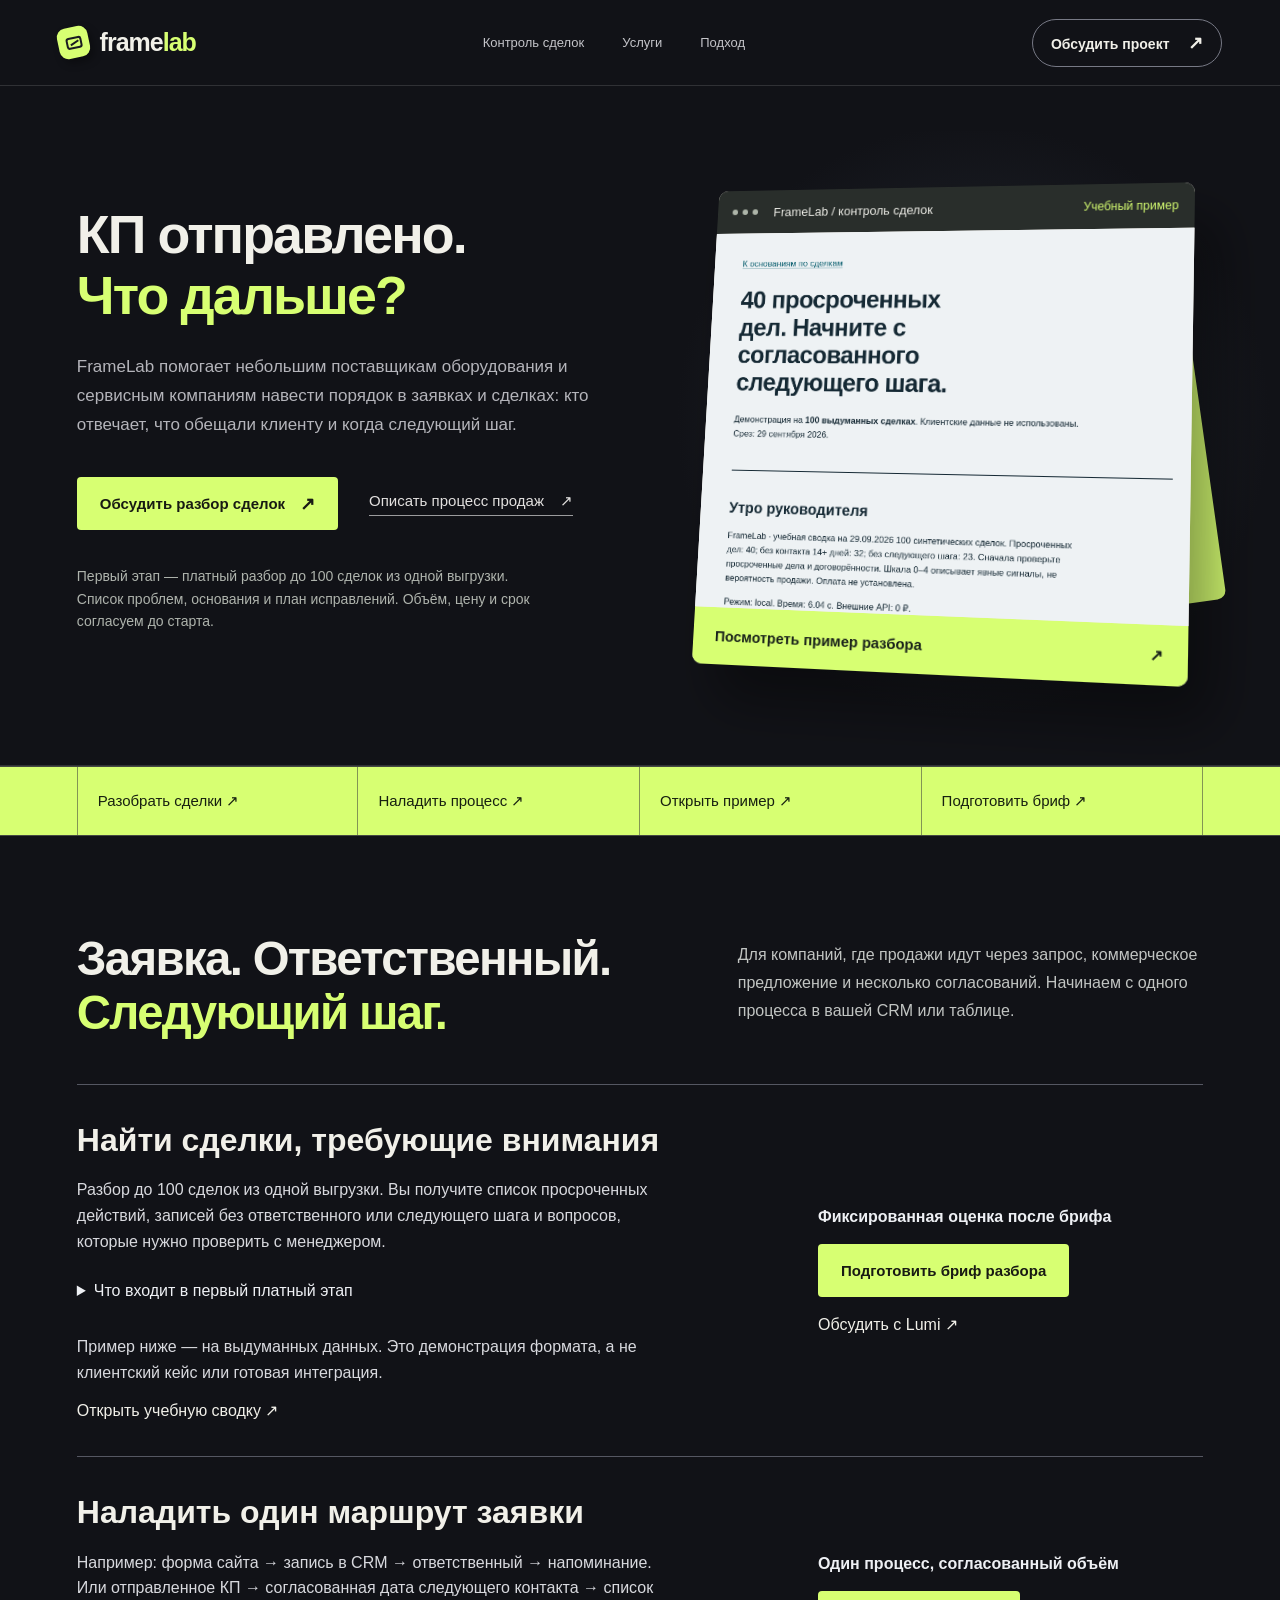
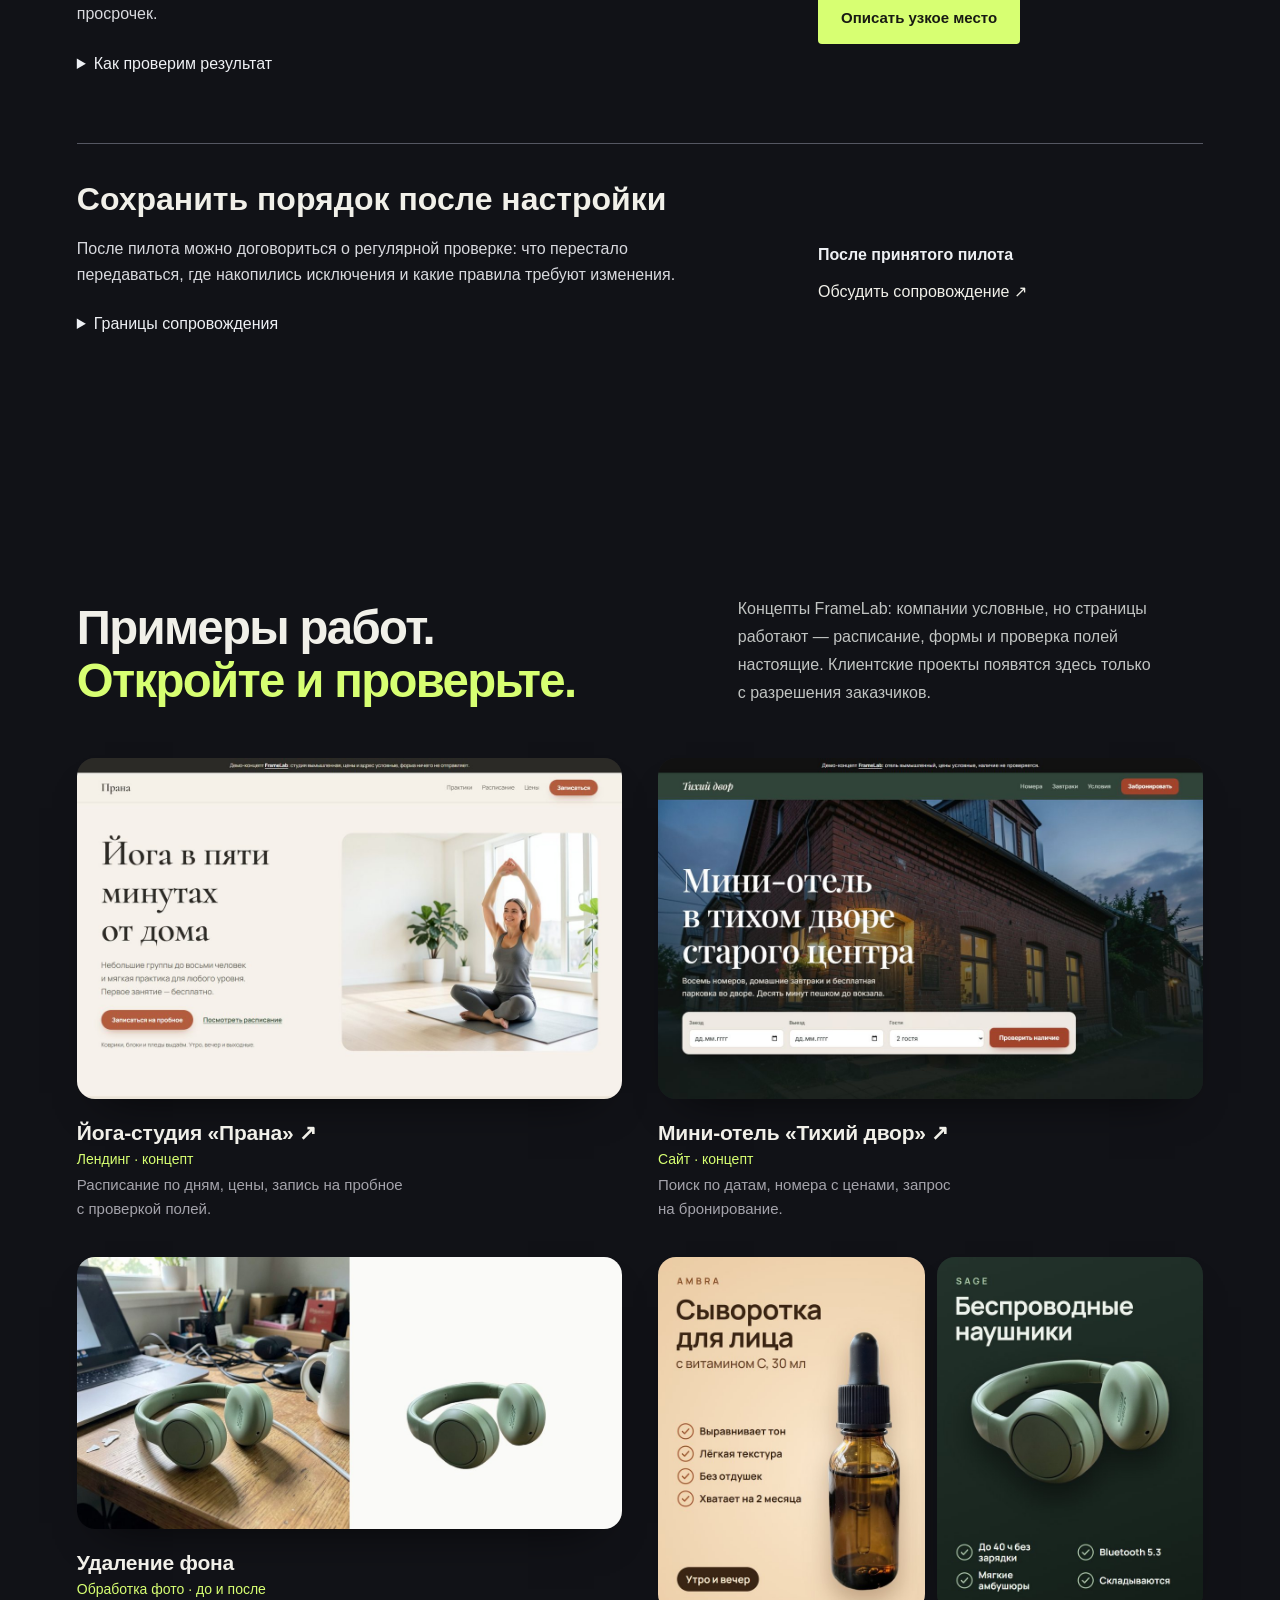
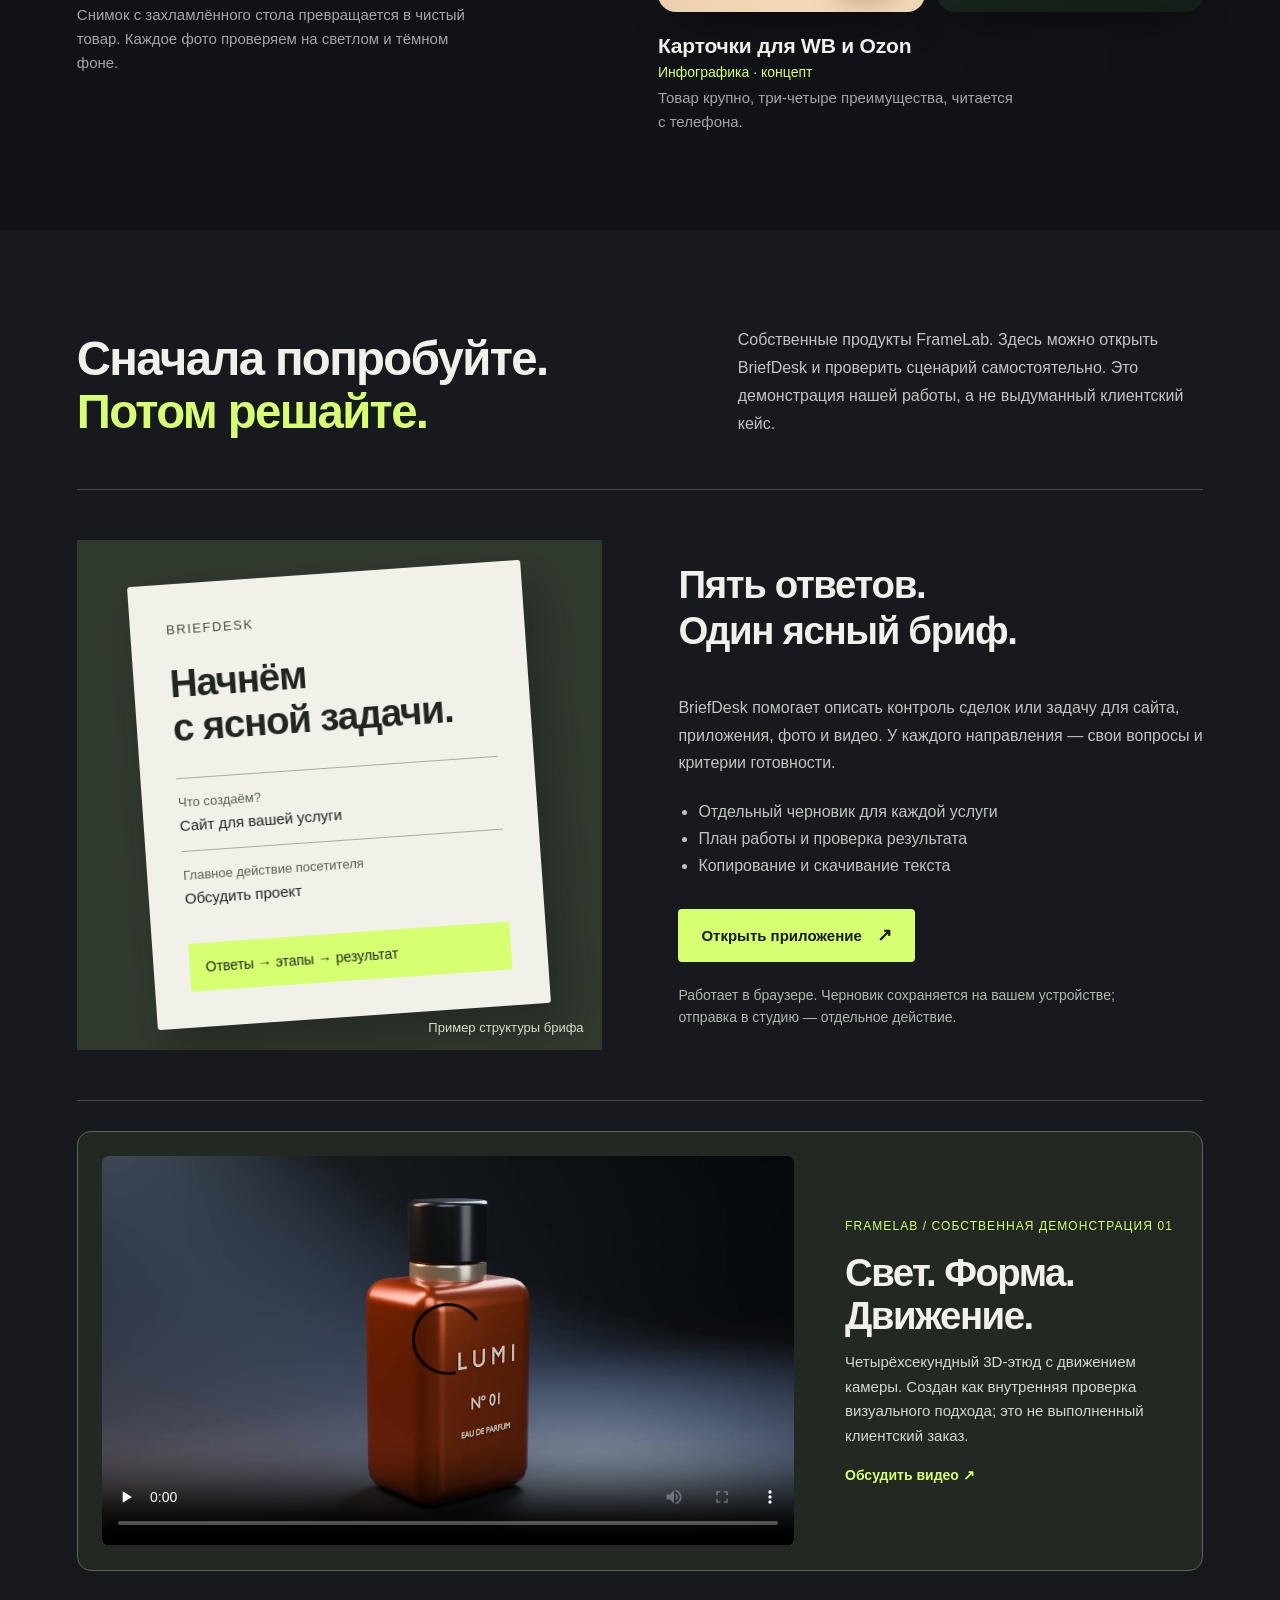
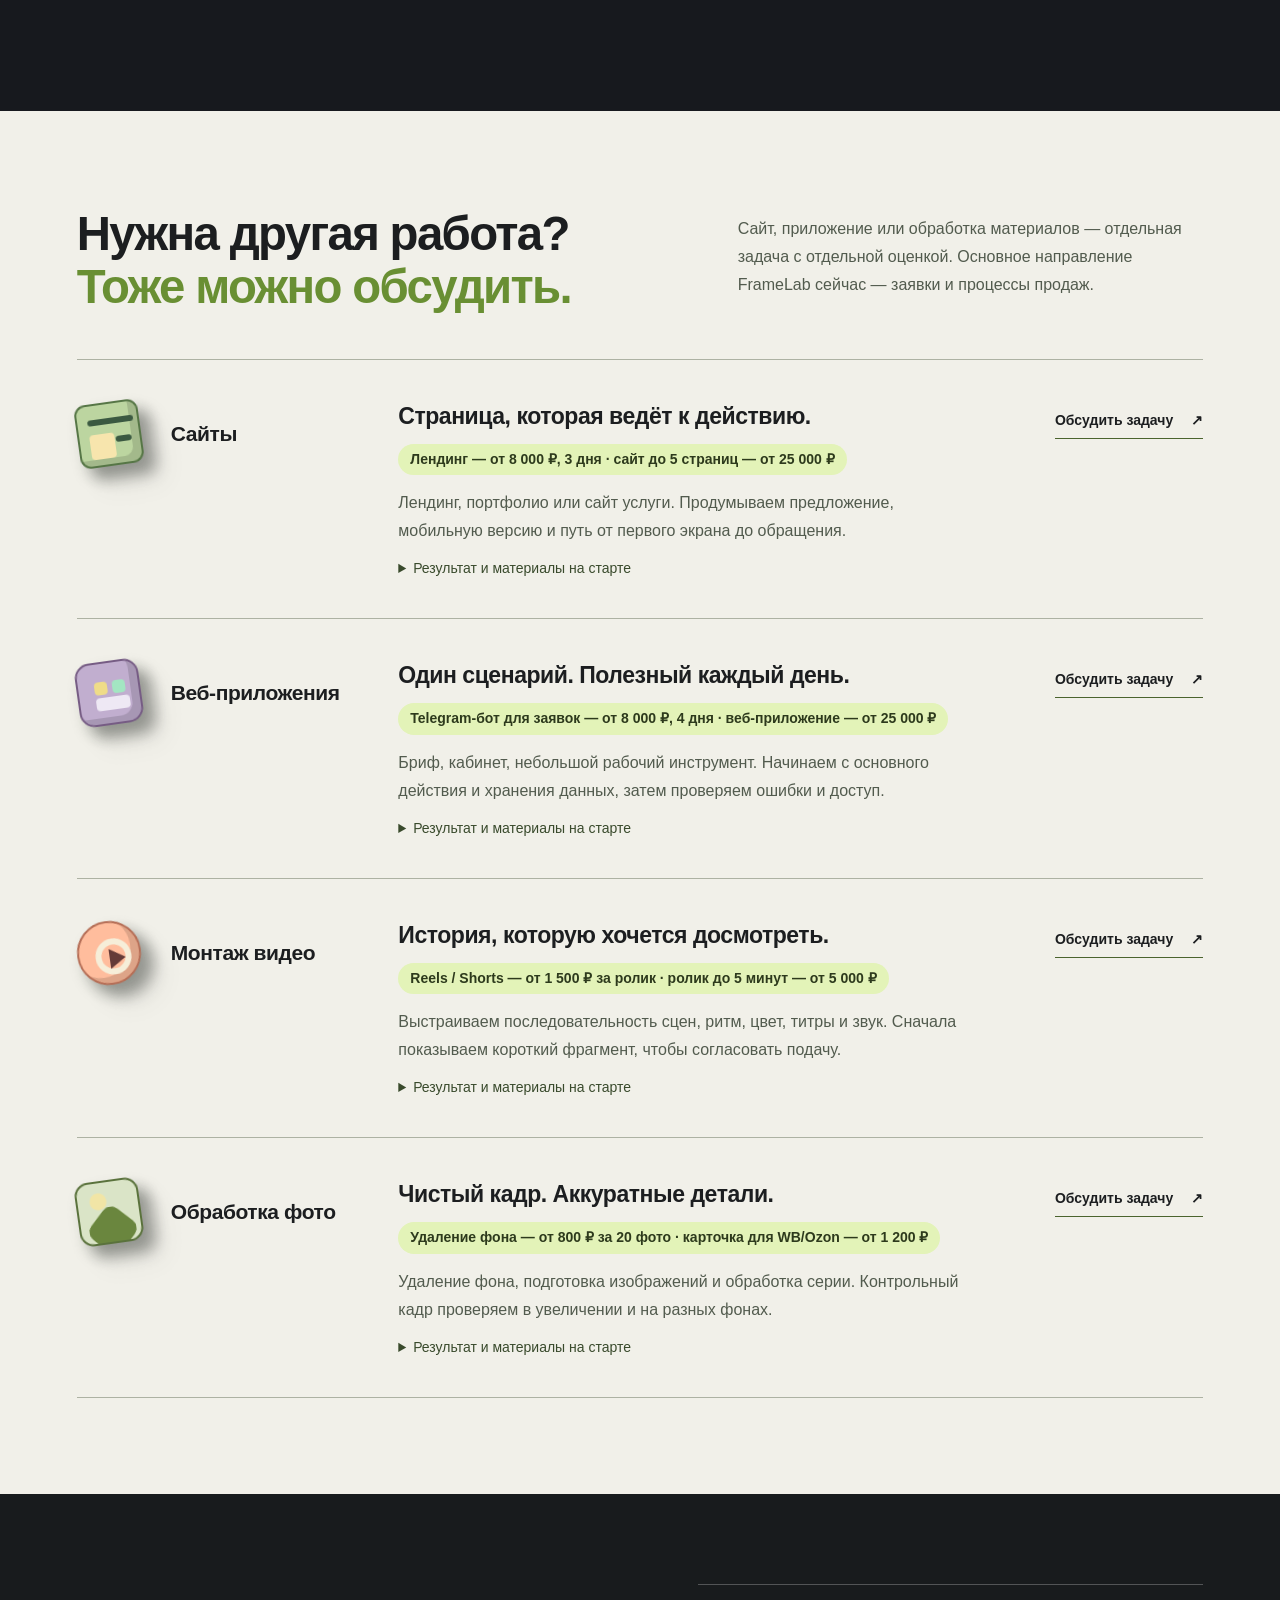
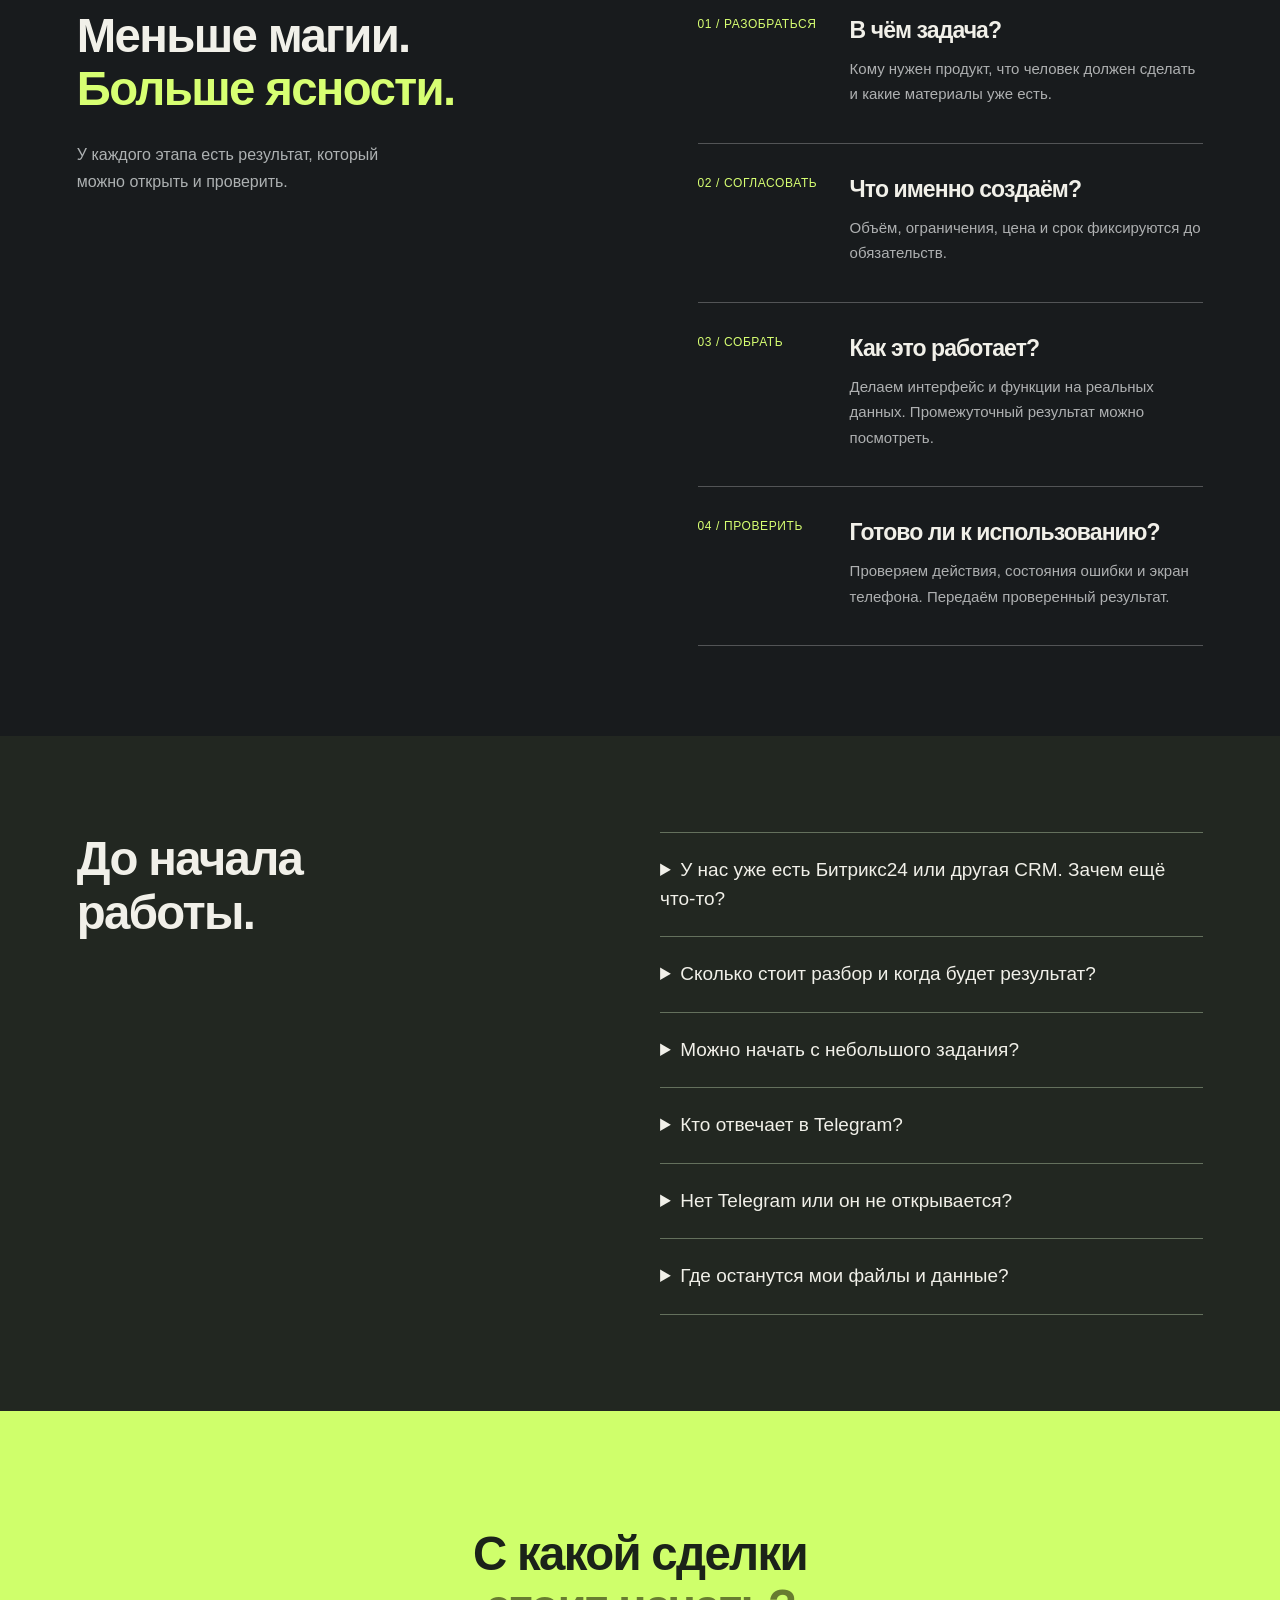
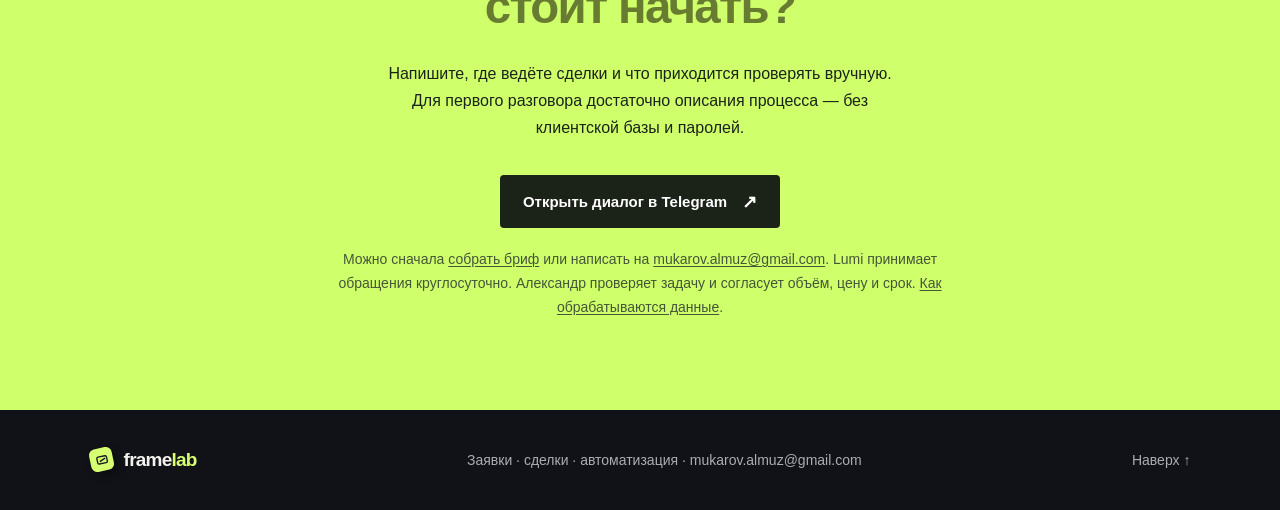
==== commit c8cee324: "Focus FrameLab on paid B2B deal review and dedicated brief" ====
--- a/index.html
+++ b/index.html
@@ -3,16 +3,16 @@
 <head>
   <meta charset="utf-8"><meta http-equiv="Content-Security-Policy" content="default-src 'self'; script-src 'self'; style-src 'self' https://fonts.googleapis.com; font-src 'self' https://fonts.gstatic.com; img-src 'self' data:; connect-src 'self'; object-src 'none'; base-uri 'self'; form-action 'self'"><meta name="referrer" content="strict-origin-when-cross-origin">
   <meta name="viewport" content="width=device-width, initial-scale=1">
-  <meta name="description" content="FrameLab создаёт сайты и приложения, обрабатывает фото и монтирует видео. От ясного брифа до проверенного результата.">
+  <meta name="description" content="Контроль заявок и сделок для поставщиков оборудования и сервисных компаний. Разбор выгрузки, настройка одного процесса и проверка результата.">
   <meta name="theme-color" content="#111217">
-  <title>FrameLab — сайты, приложения, фото и видео</title>
+  <title>FrameLab — контроль заявок и сделок для B2B</title>
   <link rel="canonical" href="https://teroner.github.io/framelab/">
   <link rel="icon" href="./favicon.svg" type="image/svg+xml">
   <meta property="og:type" content="website">
   <meta property="og:locale" content="ru_RU">
   <meta property="og:site_name" content="FrameLab">
-  <meta property="og:title" content="FrameLab — сайты, приложения, фото и видео">
-  <meta property="og:description" content="Лендинги и сайты, веб-приложения, обработка фото и монтаж видео. Бриф за пять ответов, цена и срок — до начала работы.">
+  <meta property="og:title" content="FrameLab — контроль заявок и сделок для B2B">
+  <meta property="og:description" content="Кто отвечает за заявку, что обещали клиенту и когда следующий шаг. Начните с разбора одного процесса.">
   <meta property="og:url" content="https://teroner.github.io/framelab/">
   <meta property="og:image" content="https://teroner.github.io/framelab/media/og.png">
   <meta property="og:image:width" content="1200"><meta property="og:image:height" content="630">
@@ -25,7 +25,7 @@
   <a class="skip" href="#main">К содержанию</a>
   <header class="topbar">
     <a class="brand" href="#top" aria-label="FrameLab — на главную"><span class="brand-mark" aria-hidden="true"><span></span></span><span>frame<b>lab</b></span></a>
-    <nav aria-label="Навигация"><a href="#examples">Работы</a><a href="#services">Услуги</a><a href="#approach">Подход</a></nav>
+    <nav aria-label="Навигация"><a href="#offers">Контроль сделок</a><a href="#services">Услуги</a><a href="#approach">Подход</a></nav>
     <a class="header-cta" href="https://t.me/Lumi_FrameLab_bot" target="_blank" rel="noopener noreferrer">Обсудить проект <span aria-hidden="true">↗</span></a>
   </header>
 
@@ -33,28 +33,28 @@
     <section class="hero" id="top" aria-labelledby="hero-title">
       <div class="hero-copy">
         
-        <h1 id="hero-title">Сильный сайт.<br>Удобный продукт.<br><em>Выразительный кадр.</em></h1>
-        <p class="hero-lead">FrameLab — сайты и веб-приложения, обработка фото и монтаж видео. Превращаем материалы и задумки в результат, который можно открыть, посмотреть и использовать.</p>
-        <div class="hero-actions"><a class="button button-primary" href="https://t.me/Lumi_FrameLab_bot" target="_blank" rel="noopener noreferrer">Расскажите о задаче <span aria-hidden="true">↗</span></a><a class="quiet-link" href="./briefdesk/">Подготовить бриф <span aria-hidden="true">↗</span></a></div>
-        <p class="hero-footnote">Бриф → первый вариант → правки → готовый результат. Лендинг — от 8 000 ₽ за 3 дня; точные цена и срок — до начала работы. </p>
+        <h1 id="hero-title">КП отправлено.<br><em>Что дальше?</em></h1>
+        <p class="hero-lead">FrameLab помогает небольшим поставщикам оборудования и сервисным компаниям навести порядок в заявках и сделках: кто отвечает, что обещали клиенту и когда следующий шаг.</p>
+        <div class="hero-actions"><a class="button button-primary" href="https://t.me/Lumi_FrameLab_bot" target="_blank" rel="noopener noreferrer">Обсудить разбор сделок <span aria-hidden="true">↗</span></a><a class="quiet-link" href="./briefdesk/?service=crm">Описать процесс продаж <span aria-hidden="true">↗</span></a></div>
+        <p class="hero-footnote">Первый этап — платный разбор до 100 сделок из одной выгрузки. Список проблем, основания и план исправлений. Объём, цену и срок согласуем до старта. </p>
       </div>
       <div class="hero-art product-stage">
         <div class="stage-backplate" aria-hidden="true"></div>
         <div class="product-window">
-          <div class="product-bar"><span class="window-dots" aria-hidden="true"><i></i><i></i><i></i></span><span>FrameLab / BriefDesk</span><span class="window-state">Рабочее приложение</span></div>
-          <div class="live-preview"><iframe src="./briefdesk/?service=site" title="Предпросмотр приложения BriefDesk" tabindex="-1" aria-hidden="true" loading="eager"></iframe></div>
-          <a class="preview-open" href="./briefdesk/">Попробовать BriefDesk <span aria-hidden="true">↗</span></a>
+          <div class="product-bar"><span class="window-dots" aria-hidden="true"><i></i><i></i><i></i></span><span>FrameLab / контроль сделок</span><span class="window-state">Учебный пример</span></div>
+          <div class="live-preview"><iframe src="./demo/crm/" title="Сводка на выдуманных сделках" tabindex="-1" aria-hidden="true" loading="eager"></iframe></div>
+          <a class="preview-open" href="./demo/crm/">Посмотреть пример разбора <span aria-hidden="true">↗</span></a>
         </div>
 
       </div>
     </section>
 
-    <nav class="service-nav" aria-label="Выберите задачу"><a href="./briefdesk/?service=site">Создать сайт <span>↗</span></a><a href="./briefdesk/?service=app">Разработать приложение <span>↗</span></a><a href="./briefdesk/?service=photo">Обработать фото <span>↗</span></a><a href="./briefdesk/?service=video">Смонтировать видео <span>↗</span></a></nav>
+    <nav class="service-nav" aria-label="Работа с продажами"><a href="#pilot">Разобрать сделки ↗</a><a href="#workflow">Наладить процесс ↗</a><a href="./demo/crm/">Открыть пример ↗</a><a href="./briefdesk/?service=crm">Подготовить бриф ↗</a></nav>
     <section class="section offers" id="offers" aria-labelledby="offers-title">
-      <div class="section-top"><h2 id="offers-title">Одна задача.<br><em>Проверяемый результат.</em></h2><p>Три формата работы для бизнеса. Начинаем с материалов и ограниченного объёма; цену и срок подтверждаем после брифа.</p></div>
-      <article class="offer-line"><div><h3>8 роликов из одной записи</h3><p>Из интервью, урока или выступления — восемь самостоятельных вертикальных фрагментов. Субтитры, заголовки и обложки в одном стиле.</p><details><summary>Что входит и что понадобится</summary><p>Исходник 10–60 минут, аудитория и пример стиля. Выход: восемь MP4 1080×1920 по 20–60 секунд и обложки. Сначала согласуем фрагменты, затем монтаж и один раунд смысловых правок. Регулярные выпуски можно объединить в подписку; объём фиксируем отдельно.</p></details><a href="./demo/shorts/">Технический тест на синтетической записи ↗</a></div><div class="offer-action"><strong>Стоимость после брифа</strong><a class="button button-primary" href="./briefdesk/?service=video">Подготовить видео-бриф</a><a href="https://t.me/Lumi_FrameLab_bot?start=video" target="_blank" rel="noopener noreferrer">Обсудить пакет с Lumi ↗</a></div></article>
-      <article class="offer-line"><div><h3>Аудит отдела продаж с ИИ</h3><p>Какие дела просрочены, где не согласован следующий шаг и на чём основан вывод по сделке. Сводка с цитатами для проверки руководителем.</p><details><summary>Границы первого этапа</summary><p>До 100 сделок за согласованный период, история и разрешённые расшифровки. Сначала определим показатели и доступ к данным. Интеграция в CRM — отдельный этап. Не обещаем рост продаж; выводы ИИ проверяет человек. Демо ниже использует только выдуманные данные.</p></details><a href="./demo/crm/">Посмотреть синтетическую сводку ↗</a></div><div class="offer-action"><strong>Стоимость после брифа</strong><a class="button button-primary" href="./briefdesk/?service=app">Описать задачу CRM</a><a href="https://t.me/Lumi_FrameLab_bot?start=app" target="_blank" rel="noopener noreferrer">Обсудить аудит с Lumi ↗</a></div></article>
-      <article class="offer-line"><div><h3>Сайт + панель заявок + Яндекс Карты</h3><p>Страница вашей услуги, приём обращений и закрытая панель для работы с ними. Помощь с карточкой организации в вашем аккаунте.</p><details><summary>Результат и условия</summary><p>Согласуем страницы, поля заявки и права доступа. Проверим телефонную версию и доставку тестового обращения. Домен и хостинг оцениваются отдельно. Для Яндекс Карт понадобятся сведения о реальном бизнесе и подтверждение владельца; решение о модерации и позиции в выдаче принимает площадка.</p></details></div><div class="offer-action"><strong>Стоимость после брифа</strong><a class="button button-primary" href="./briefdesk/?service=site">Подготовить бриф сайта</a><a href="https://t.me/Lumi_FrameLab_bot?start=site" target="_blank" rel="noopener noreferrer">Обсудить сайт с Lumi ↗</a></div></article>
+      <div class="section-top"><h2 id="offers-title">Заявка. Ответственный.<br><em>Следующий шаг.</em></h2><p>Для компаний, где продажи идут через запрос, коммерческое предложение и несколько согласований. Начинаем с одного процесса в вашей CRM или таблице.</p></div>
+      <article class="offer-line" id="pilot"><div><h3>Найти сделки, требующие внимания</h3><p>Разбор до 100 сделок из одной выгрузки. Вы получите список просроченных действий, записей без ответственного или следующего шага и вопросов, которые нужно проверить с менеджером.</p><details><summary>Что входит в первый платный этап</summary><p>Согласуем период, поля и правила проверки. На выходе — таблица с идентификаторами сделок и основаниями, короткая сводка руководителю и план одного исправления. Проверим полноту данных: отсутствие записи не доказывает, что менеджер ничего не сделал. Подключение к CRM, анализ всех звонков и внедрение оцениваются отдельно.</p></details><p>Пример ниже — на выдуманных данных. Это демонстрация формата, а не клиентский кейс или готовая интеграция.</p><a href="./demo/crm/">Открыть учебную сводку ↗</a></div><div class="offer-action"><strong>Фиксированная оценка после брифа</strong><a class="button button-primary" href="./briefdesk/?service=crm">Подготовить бриф разбора</a><a href="https://t.me/Lumi_FrameLab_bot?start=app" target="_blank" rel="noopener noreferrer">Обсудить с Lumi ↗</a></div></article>
+      <article class="offer-line" id="workflow"><div><h3>Наладить один маршрут заявки</h3><p>Например: форма сайта → запись в CRM → ответственный → напоминание. Или отправленное КП → согласованная дата следующего контакта → список просрочек.</p><details><summary>Как проверим результат</summary><p>Сначала проверим возможности вашей CRM: для обычного напоминания не нужна отдельная нейросеть. Согласуем один источник, одну систему назначения и правила повторов. При сдаче пройдём тестовую заявку, повторную отправку, ошибку доставки и восстановление. Передадим инструкцию и границы поддержки. Лицензии и доступы обсуждаются отдельно.</p></details></div><div class="offer-action"><strong>Один процесс, согласованный объём</strong><a class="button button-primary" href="./briefdesk/?service=crm">Описать узкое место</a></div></article>
+      <article class="offer-line"><div><h3>Сохранить порядок после настройки</h3><p>После пилота можно договориться о регулярной проверке: что перестало передаваться, где накопились исключения и какие правила требуют изменения.</p><details><summary>Границы сопровождения</summary><p>Частоту проверок, часы работы, время ответа и лимит изменений фиксируем отдельно. Рост выручки не обещаем: результат первого этапа — проверенные данные и работающий согласованный сценарий.</p></details></div><div class="offer-action"><strong>После принятого пилота</strong><a href="https://t.me/Lumi_FrameLab_bot?start=app" target="_blank" rel="noopener noreferrer">Обсудить сопровождение ↗</a></div></article>
     </section>
     <section class="section examples" id="examples" aria-labelledby="examples-title">
       <div class="section-top"><h2 id="examples-title">Примеры работ.<br><em>Откройте и&nbsp;проверьте.</em></h2><p>Концепты FrameLab: компании условные, но&nbsp;страницы работают — расписание, формы и&nbsp;проверка полей настоящие. Клиентские проекты появятся здесь только с&nbsp;разрешения заказчиков.</p></div>
@@ -73,14 +73,14 @@
           <div class="brief-sheet"><span class="sheet-brand">BRIEFDESK</span><h3>Начнём<br>с ясной задачи.</h3><div class="sheet-field"><span>Что создаём?</span><strong>Сайт для вашей услуги</strong></div><div class="sheet-field"><span>Главное действие посетителя</span><strong>Обсудить проект</strong></div><span class="sheet-result">Ответы → этапы → результат</span></div>
           <span class="exhibit-note">Пример структуры брифа</span>
         </div>
-        <div class="featured-copy"><h3>Пять ответов.<br>Один ясный бриф.</h3><p>BriefDesk помогает сформулировать задачу для сайта, приложения, фото или видео. У каждого направления — свои вопросы и критерии готовности.</p><ul><li>Отдельный черновик для каждой услуги</li><li>План работы и проверка результата</li><li>Копирование и скачивание текста</li></ul><a class="button button-primary" href="./briefdesk/">Открыть приложение <span aria-hidden="true">↗</span></a><small>Работает в браузере. Черновик сохраняется на вашем устройстве; отправка в студию — отдельное действие.</small></div>
+        <div class="featured-copy"><h3>Пять ответов.<br>Один ясный бриф.</h3><p>BriefDesk помогает описать контроль сделок или задачу для сайта, приложения, фото и видео. У каждого направления — свои вопросы и критерии готовности.</p><ul><li>Отдельный черновик для каждой услуги</li><li>План работы и проверка результата</li><li>Копирование и скачивание текста</li></ul><a class="button button-primary" href="./briefdesk/">Открыть приложение <span aria-hidden="true">↗</span></a><small>Работает в браузере. Черновик сохраняется на вашем устройстве; отправка в студию — отдельное действие.</small></div>
       </article>
       <figure class="demo-reel"><div class="demo-reel-frame"><video controls playsinline preload="none" poster="./media/orbit-poster.jpg" width="1280" height="720" aria-label="Собственный 3D-этюд FrameLab: флакон на тёмном фоне"><source src="./media/orbit-demo.mp4" type="video/mp4">Ваш браузер не поддерживает видео.</video></div><figcaption><span>FrameLab / собственная демонстрация 01</span><div><h3>Свет. Форма. Движение.</h3><p>Четырёхсекундный 3D-этюд с движением камеры. Создан как внутренняя проверка визуального подхода; это не выполненный клиентский заказ.</p></div><a href="./briefdesk/?service=video">Обсудить видео ↗</a></figcaption></figure>
       
       
     </section>
 
-    <section class="section services" id="services" aria-labelledby="services-title"><div class="section-top"><h2 id="services-title">Выберите задачу.<br><em>Определим результат.</em></h2><p>Выбираем объём работы после короткого брифа. Не раздуваем проект функциями «на всякий случай».</p></div><div class="service-list"><article class="service-row"><div class="service-name"><div class="service-icon icon-site" aria-hidden="true"><span></span><span></span><span></span></div><h3>Сайты</h3></div><div class="service-body"><h4>Страница, которая ведёт к действию.</h4><p class="service-price">Лендинг — от 8 000 ₽, 3 дня · сайт до 5 страниц — от 25 000 ₽</p><p>Лендинг, портфолио или сайт услуги. Продумываем предложение, мобильную версию и путь от первого экрана до обращения.</p><details><summary>Результат и материалы на старте</summary><dl><dt>Что получаете</dt><dd>Опубликованный сайт, исходники и инструкцию по обновлению.</dd><dt>Материалы на старте</dt><dd>Описание услуги, тексты, фирменные материалы и понравившиеся примеры.</dd></dl></details></div><a class="service-order" href="./briefdesk/?service=site">Обсудить задачу <span aria-hidden="true">↗</span></a></article><article class="service-row"><div class="service-name"><div class="service-icon icon-app" aria-hidden="true"><span></span><span></span><span></span></div><h3>Веб-приложения</h3></div><div class="service-body"><h4>Один сценарий. Полезный каждый день.</h4><p class="service-price">Telegram-бот для заявок — от 8 000 ₽, 4 дня · веб-приложение — от 25 000 ₽</p><p>Бриф, кабинет, небольшой рабочий инструмент. Начинаем с основного действия и хранения данных, затем проверяем ошибки и доступ.</p><details><summary>Результат и материалы на старте</summary><dl><dt>Что получаете</dt><dd>Рабочую версию, код, описание запуска и известных ограничений.</dd><dt>Материалы на старте</dt><dd>Кто пользуется, какие данные вводит и какой результат должен получить.</dd></dl></details></div><a class="service-order" href="./briefdesk/?service=app">Обсудить задачу <span aria-hidden="true">↗</span></a></article><article class="service-row"><div class="service-name"><div class="service-icon icon-motion" aria-hidden="true"><span></span><span></span><span></span></div><h3>Монтаж видео</h3></div><div class="service-body"><h4>История, которую хочется досмотреть.</h4><p class="service-price">Reels / Shorts — от 1 500 ₽ за ролик · ролик до 5 минут — от 5 000 ₽</p><p>Выстраиваем последовательность сцен, ритм, цвет, титры и звук. Сначала показываем короткий фрагмент, чтобы согласовать подачу.</p><details><summary>Результат и материалы на старте</summary><dl><dt>Что получаете</dt><dd>Проверенный MP4 в согласованном формате для вашей площадки.</dd><dt>Материалы на старте</dt><dd>Исходники, длительность, площадку и референс по настроению.</dd></dl></details></div><a class="service-order" href="./briefdesk/?service=video">Обсудить задачу <span aria-hidden="true">↗</span></a></article><article class="service-row"><div class="service-name"><div class="service-icon icon-photo" aria-hidden="true"><span></span><span></span><span></span></div><h3>Обработка фото</h3></div><div class="service-body"><h4>Чистый кадр. Аккуратные детали.</h4><p class="service-price">Удаление фона — от 800 ₽ за 20 фото · карточка для WB/Ozon — от 1 200 ₽</p><p>Удаление фона, подготовка изображений и обработка серии. Контрольный кадр проверяем в увеличении и на разных фонах.</p><details><summary>Результат и материалы на старте</summary><dl><dt>Что получаете</dt><dd>Файлы нужного размера и формата; прозрачный PNG, если нужен.</dd><dt>Материалы на старте</dt><dd>Оригиналы, точные изменения, количество файлов и формат выдачи.</dd></dl></details></div><a class="service-order" href="./briefdesk/?service=photo">Обсудить задачу <span aria-hidden="true">↗</span></a></article></div></section>
+    <section class="section services" id="services" aria-labelledby="services-title"><div class="section-top"><h2 id="services-title">Нужна другая работа?<br><em>Тоже можно обсудить.</em></h2><p>Сайт, приложение или обработка материалов — отдельная задача с отдельной оценкой. Основное направление FrameLab сейчас — заявки и процессы продаж.</p></div><div class="service-list"><article class="service-row"><div class="service-name"><div class="service-icon icon-site" aria-hidden="true"><span></span><span></span><span></span></div><h3>Сайты</h3></div><div class="service-body"><h4>Страница, которая ведёт к действию.</h4><p class="service-price">Лендинг — от 8 000 ₽, 3 дня · сайт до 5 страниц — от 25 000 ₽</p><p>Лендинг, портфолио или сайт услуги. Продумываем предложение, мобильную версию и путь от первого экрана до обращения.</p><details><summary>Результат и материалы на старте</summary><dl><dt>Что получаете</dt><dd>Опубликованный сайт, исходники и инструкцию по обновлению.</dd><dt>Материалы на старте</dt><dd>Описание услуги, тексты, фирменные материалы и понравившиеся примеры.</dd></dl></details></div><a class="service-order" href="./briefdesk/?service=site">Обсудить задачу <span aria-hidden="true">↗</span></a></article><article class="service-row"><div class="service-name"><div class="service-icon icon-app" aria-hidden="true"><span></span><span></span><span></span></div><h3>Веб-приложения</h3></div><div class="service-body"><h4>Один сценарий. Полезный каждый день.</h4><p class="service-price">Telegram-бот для заявок — от 8 000 ₽, 4 дня · веб-приложение — от 25 000 ₽</p><p>Бриф, кабинет, небольшой рабочий инструмент. Начинаем с основного действия и хранения данных, затем проверяем ошибки и доступ.</p><details><summary>Результат и материалы на старте</summary><dl><dt>Что получаете</dt><dd>Рабочую версию, код, описание запуска и известных ограничений.</dd><dt>Материалы на старте</dt><dd>Кто пользуется, какие данные вводит и какой результат должен получить.</dd></dl></details></div><a class="service-order" href="./briefdesk/?service=app">Обсудить задачу <span aria-hidden="true">↗</span></a></article><article class="service-row"><div class="service-name"><div class="service-icon icon-motion" aria-hidden="true"><span></span><span></span><span></span></div><h3>Монтаж видео</h3></div><div class="service-body"><h4>История, которую хочется досмотреть.</h4><p class="service-price">Reels / Shorts — от 1 500 ₽ за ролик · ролик до 5 минут — от 5 000 ₽</p><p>Выстраиваем последовательность сцен, ритм, цвет, титры и звук. Сначала показываем короткий фрагмент, чтобы согласовать подачу.</p><details><summary>Результат и материалы на старте</summary><dl><dt>Что получаете</dt><dd>Проверенный MP4 в согласованном формате для вашей площадки.</dd><dt>Материалы на старте</dt><dd>Исходники, длительность, площадку и референс по настроению.</dd></dl></details></div><a class="service-order" href="./briefdesk/?service=video">Обсудить задачу <span aria-hidden="true">↗</span></a></article><article class="service-row"><div class="service-name"><div class="service-icon icon-photo" aria-hidden="true"><span></span><span></span><span></span></div><h3>Обработка фото</h3></div><div class="service-body"><h4>Чистый кадр. Аккуратные детали.</h4><p class="service-price">Удаление фона — от 800 ₽ за 20 фото · карточка для WB/Ozon — от 1 200 ₽</p><p>Удаление фона, подготовка изображений и обработка серии. Контрольный кадр проверяем в увеличении и на разных фонах.</p><details><summary>Результат и материалы на старте</summary><dl><dt>Что получаете</dt><dd>Файлы нужного размера и формата; прозрачный PNG, если нужен.</dd><dt>Материалы на старте</dt><dd>Оригиналы, точные изменения, количество файлов и формат выдачи.</dd></dl></details></div><a class="service-order" href="./briefdesk/?service=photo">Обсудить задачу <span aria-hidden="true">↗</span></a></article></div></section>
 
     <section class="approach" id="approach" aria-labelledby="approach-title"><div class="approach-intro"><h2 id="approach-title">Меньше магии.<br><em>Больше ясности.</em></h2><p>У каждого этапа есть результат, который можно открыть и проверить.</p></div><div class="steps">
       <article class="step"><span>01 / Разобраться</span><h3>В чём задача?</h3><p>Кому нужен продукт, что человек должен сделать и какие материалы уже есть.</p></article>
@@ -89,9 +89,9 @@
       <article class="step"><span>04 / Проверить</span><h3>Готово ли к использованию?</h3><p>Проверяем действия, состояния ошибки и экран телефона. Передаём проверенный результат.</p></article>
     </div></section>
 
-<section class="faq section" aria-labelledby="faq-title"><h2 id="faq-title">До начала работы.</h2><div class="faq-list"><details><summary>Сколько это стоит и сколько займёт времени?</summary><p>Ориентиры: лендинг — от 8 000 ₽ за 3 дня, сайт до 5 страниц — от 25 000 ₽, Telegram-бот — от 8 000 ₽, монтаж Reels — от 1 500 ₽ за ролик, удаление фона — от 800 ₽ за 20 фото. Точная цена зависит от объёма и материалов: Александр называет её после брифа, до начала работы. Предоплата — 50%, два раунда правок входят в цену.</p></details><details><summary>Можно начать с небольшого задания?</summary><p>Да. Для сайта — отдельная страница, для приложения — один сценарий, для фото — контрольный кадр, для видео — короткий фрагмент. Объём и условия такого этапа согласуются заранее.</p></details><details><summary>Кто отвечает в Telegram?</summary><p>Lumi круглосуточно принимает обращения и помогает собрать описание задачи. Решения по цене, срокам и нестандартным требованиям принимает Александр.</p></details><details><summary>Нет Telegram или он не открывается?</summary><p>Напишите на <a href="mailto:mukarov.almuz@gmail.com">mukarov.almuz@gmail.com</a>. В <a href="./briefdesk/">BriefDesk</a> готовый бриф можно отправить на почту одной кнопкой.</p></details><details><summary>Где останутся мои файлы и данные?</summary><p>BriefDesk сохраняет черновики только в вашем браузере. Отправленные в Telegram сообщения обрабатываются для работы с обращением. Исходники и клиентские работы не становятся публичным портфолио автоматически. <a href="./privacy.html">Политика обработки данных</a>.</p></details></div></section>
-    <section class="closing" aria-labelledby="closing-title"><div class="closing-glow"></div><h2 id="closing-title">Хороший продукт<br>начинается <em>с разговора.</em></h2><p>Опишите задачу своими словами. Если данных пока мало, уточним главное до оценки цены и срока.</p><a class="button button-light" href="https://t.me/Lumi_FrameLab_bot" target="_blank" rel="noopener noreferrer">Открыть диалог в Telegram <span aria-hidden="true">↗</span></a><small>Можно сначала <a href="./briefdesk/">собрать бриф</a> или написать на <a href="mailto:mukarov.almuz@gmail.com">mukarov.almuz@gmail.com</a>. Lumi принимает обращения круглосуточно. Александр проверяет задачу и согласует объём, цену и срок. <a href="./privacy.html">Как обрабатываются данные</a>.</small></section>
+<section class="faq section" aria-labelledby="faq-title"><h2 id="faq-title">До начала работы.</h2><div class="faq-list"><details><summary>У нас уже есть Битрикс24 или другая CRM. Зачем ещё что-то?</summary><p>Возможно, новая программа не нужна. Сначала проверим, хватает ли встроенных дел, фильтров и роботов. FrameLab предлагает разбор процесса и настройку конкретного недостающего шага. Наличие ИИ само по себе не является результатом.</p></details><details><summary>Сколько стоит разбор и когда будет результат?</summary><p>После брифа Александр проверяет состав выгрузки и предлагает фиксированные цену, срок и результат первого этапа. Разбор оплачивается отдельно от внедрения. До согласования условий работа и платные сервисы не запускаются.</p></details><details><summary>Можно начать с небольшого задания?</summary><p>Да. Для сайта — отдельная страница, для приложения — один сценарий, для фото — контрольный кадр, для видео — короткий фрагмент. Объём и условия такого этапа согласуются заранее.</p></details><details><summary>Кто отвечает в Telegram?</summary><p>Lumi круглосуточно принимает обращения и помогает собрать описание задачи. Решения по цене, срокам и нестандартным требованиям принимает Александр.</p></details><details><summary>Нет Telegram или он не открывается?</summary><p>Напишите на <a href="mailto:mukarov.almuz@gmail.com">mukarov.almuz@gmail.com</a>. В <a href="./briefdesk/">BriefDesk</a> готовый бриф можно отправить на почту одной кнопкой.</p></details><details><summary>Где останутся мои файлы и данные?</summary><p>BriefDesk сохраняет черновики только в вашем браузере. Отправленные в Telegram сообщения обрабатываются для работы с обращением. Исходники и клиентские работы не становятся публичным портфолио автоматически. <a href="./privacy.html">Политика обработки данных</a>.</p></details></div></section>
+    <section class="closing" aria-labelledby="closing-title"><div class="closing-glow"></div><h2 id="closing-title">С какой сделки<br><em>стоит начать?</em></h2><p>Напишите, где ведёте сделки и что приходится проверять вручную. Для первого разговора достаточно описания процесса — без клиентской базы и паролей.</p><a class="button button-light" href="https://t.me/Lumi_FrameLab_bot" target="_blank" rel="noopener noreferrer">Открыть диалог в Telegram <span aria-hidden="true">↗</span></a><small>Можно сначала <a href="./briefdesk/?service=crm">собрать бриф</a> или написать на <a href="mailto:mukarov.almuz@gmail.com">mukarov.almuz@gmail.com</a>. Lumi принимает обращения круглосуточно. Александр проверяет задачу и согласует объём, цену и срок. <a href="./privacy.html">Как обрабатываются данные</a>.</small></section>
   </main>
-  <footer class="footer"><a class="brand" href="#top"><span class="brand-mark" aria-hidden="true"><span></span></span><span>frame<b>lab</b></span></a><span>Сайты · приложения · фото · видео · <a href="mailto:mukarov.almuz@gmail.com">mukarov.almuz@gmail.com</a></span><a href="#top">Наверх ↑</a></footer>
+  <footer class="footer"><a class="brand" href="#top"><span class="brand-mark" aria-hidden="true"><span></span></span><span>frame<b>lab</b></span></a><span>Заявки · сделки · автоматизация · <a href="mailto:mukarov.almuz@gmail.com">mukarov.almuz@gmail.com</a></span><a href="#top">Наверх ↑</a></footer>
 </body>
 </html>
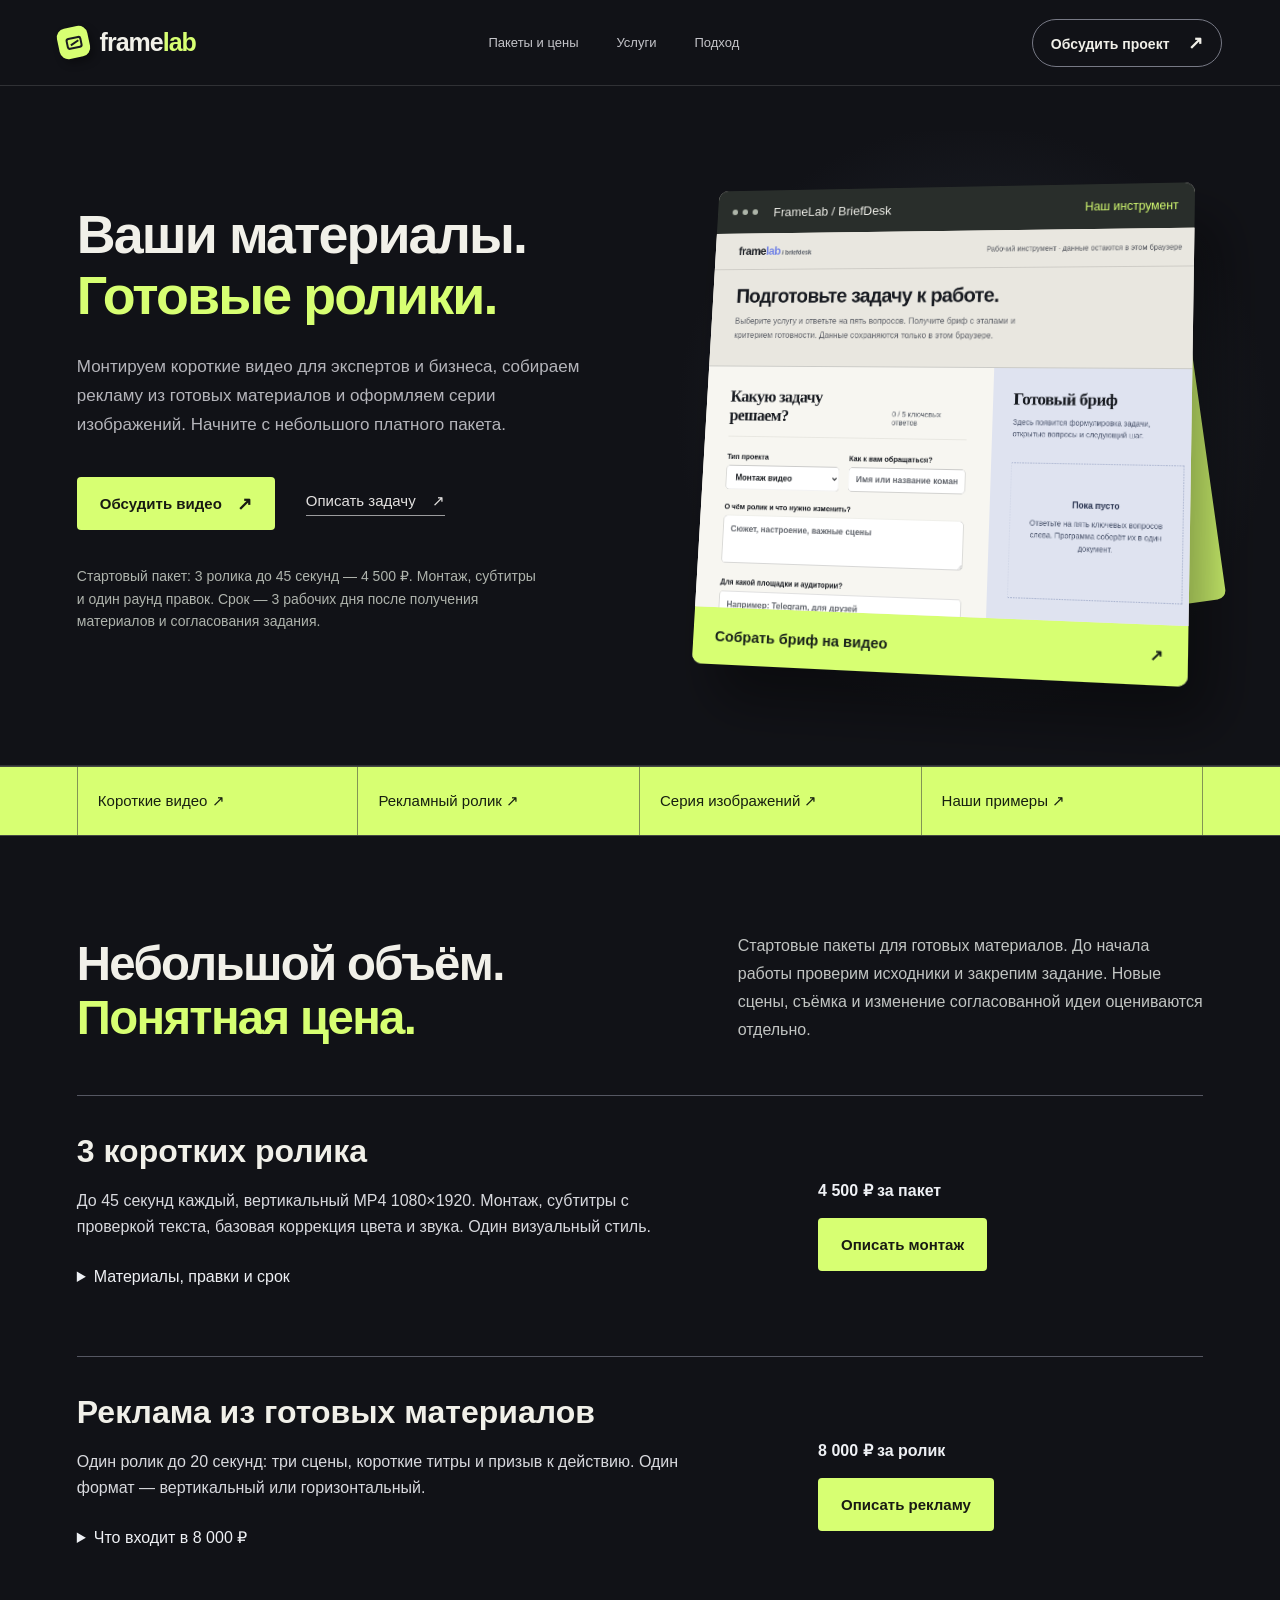
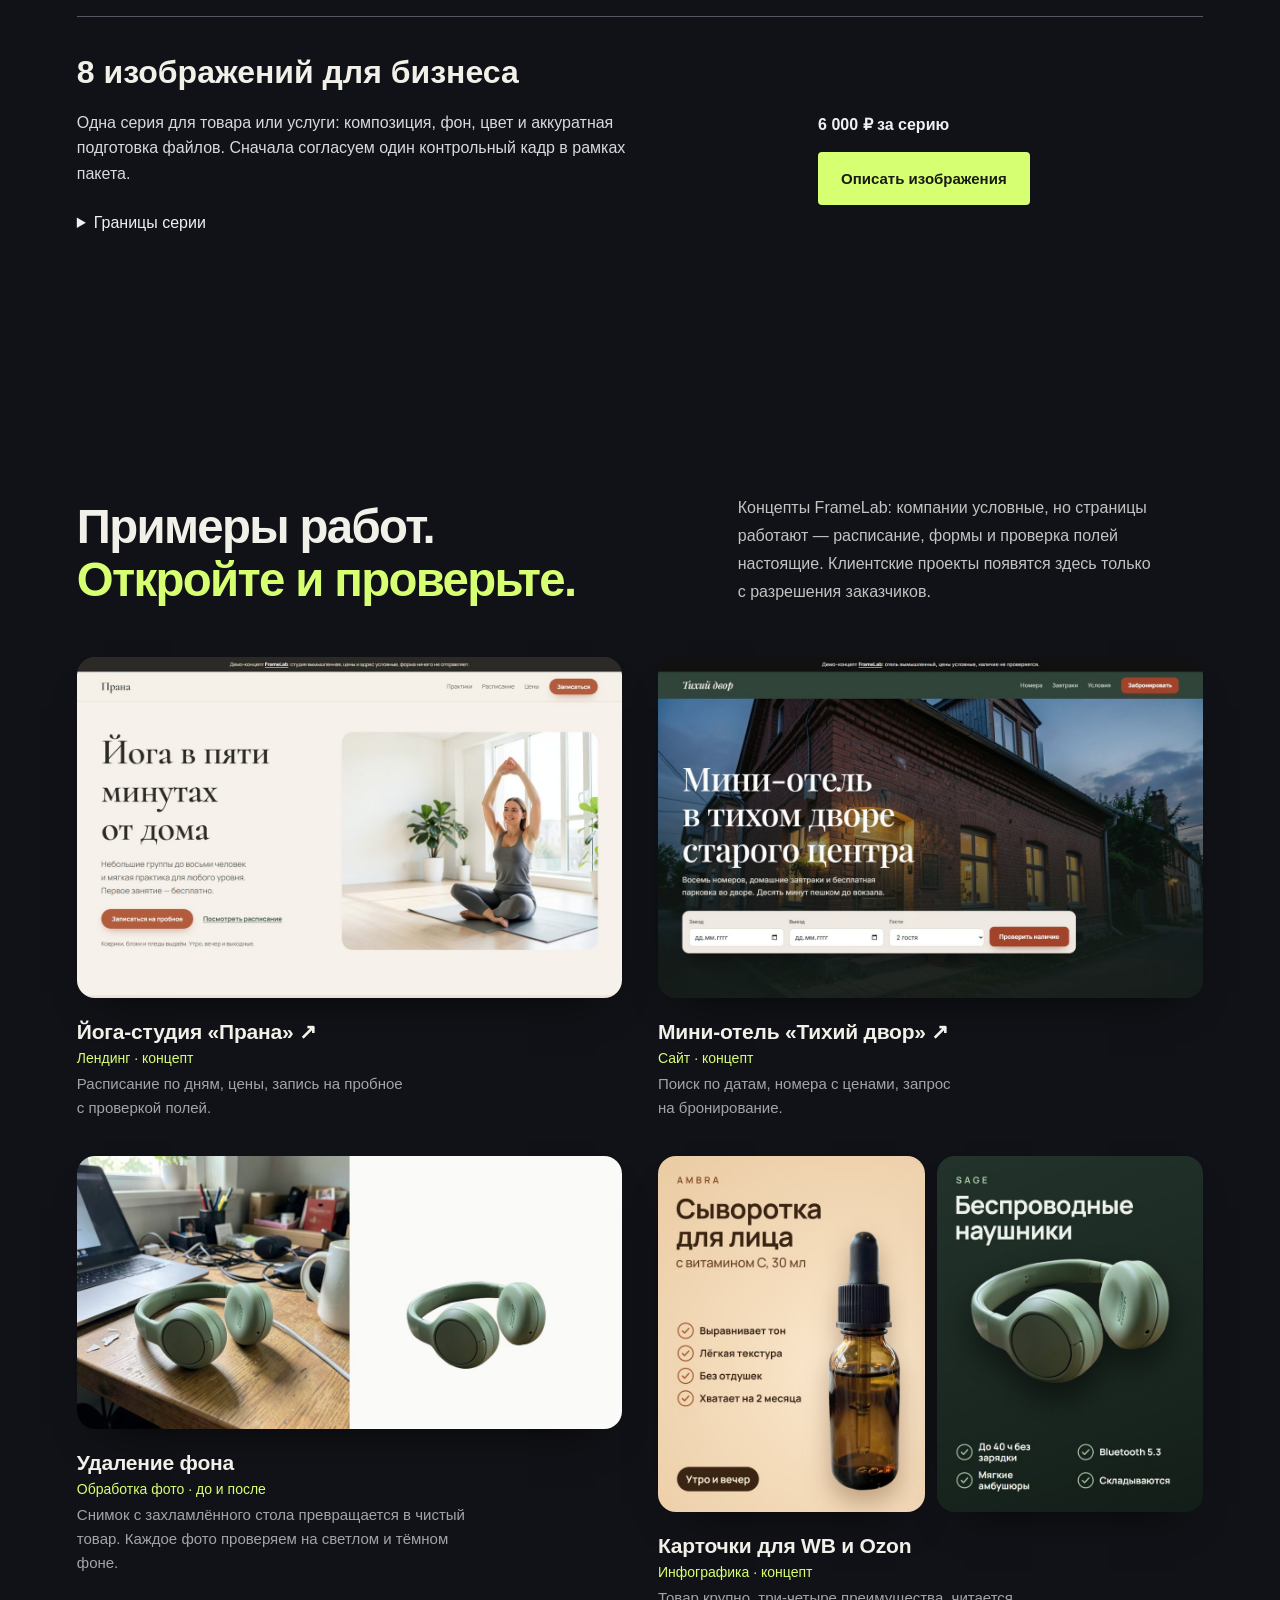
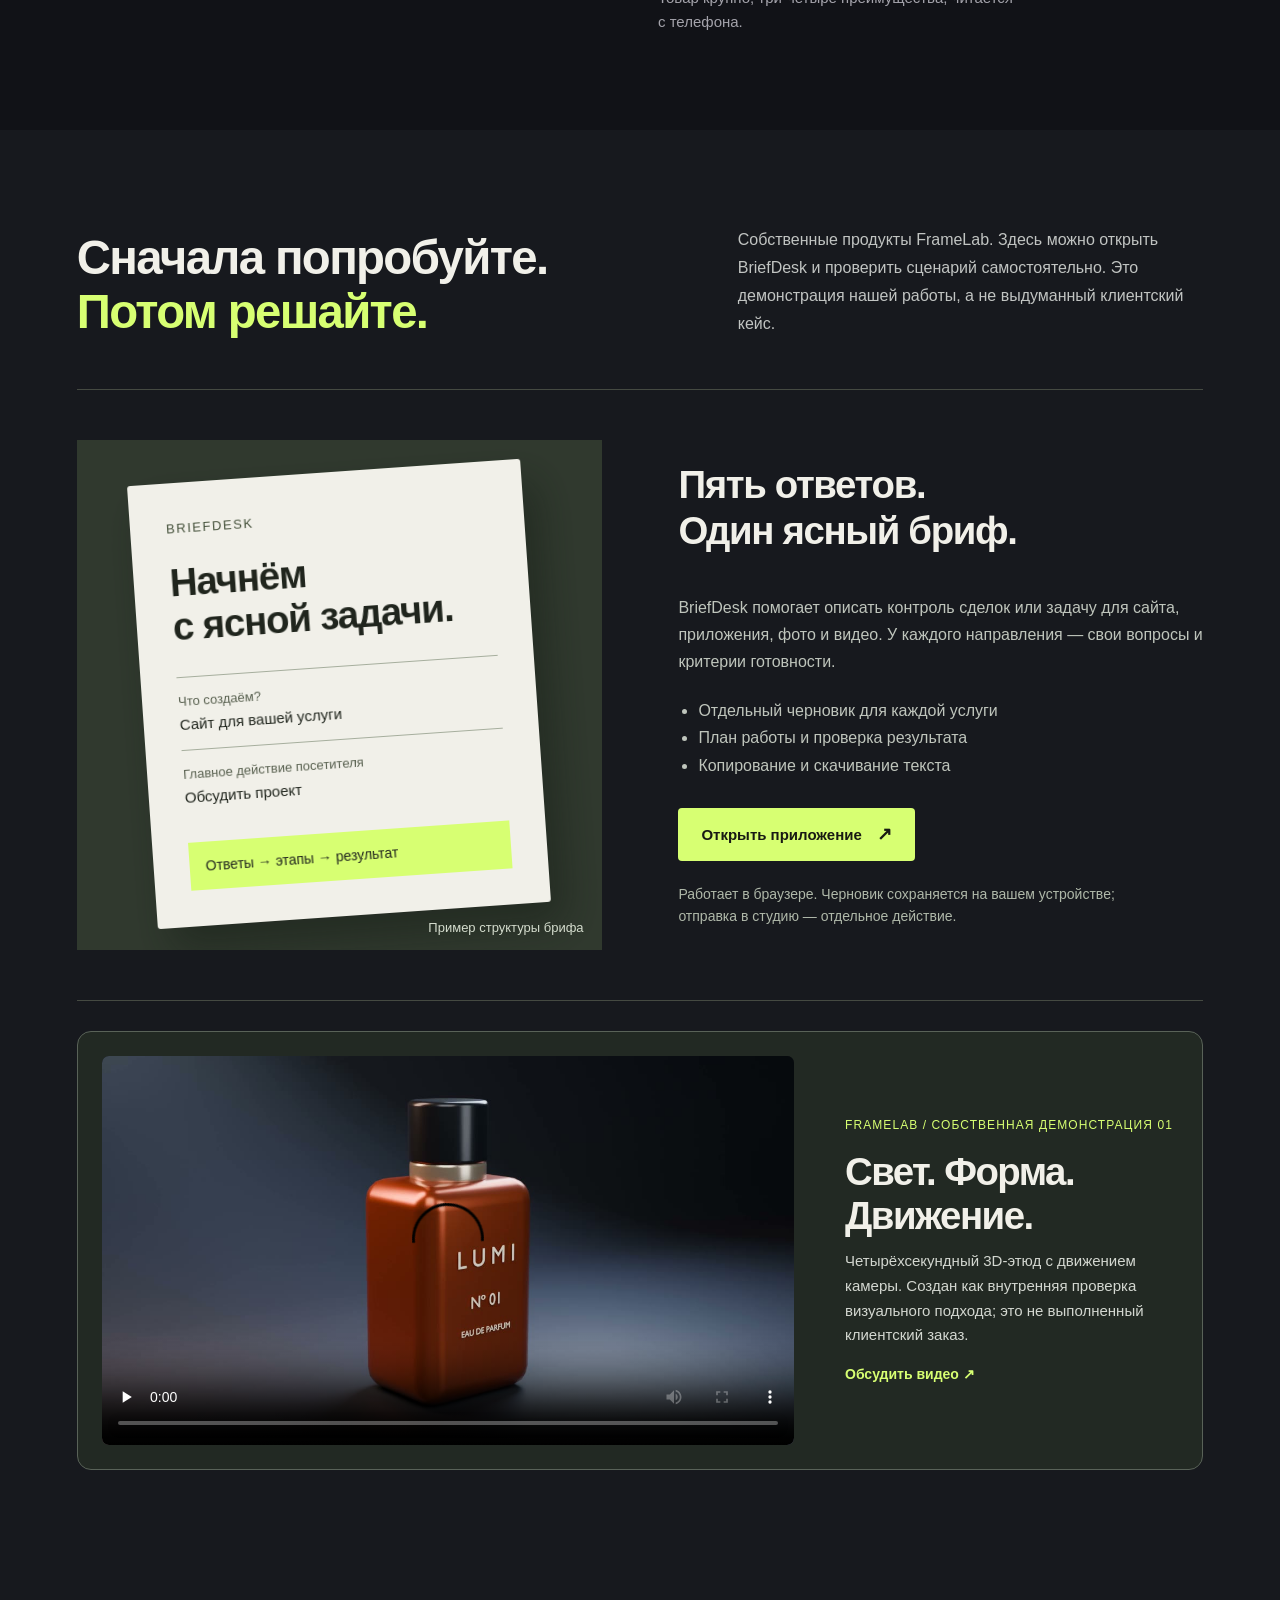
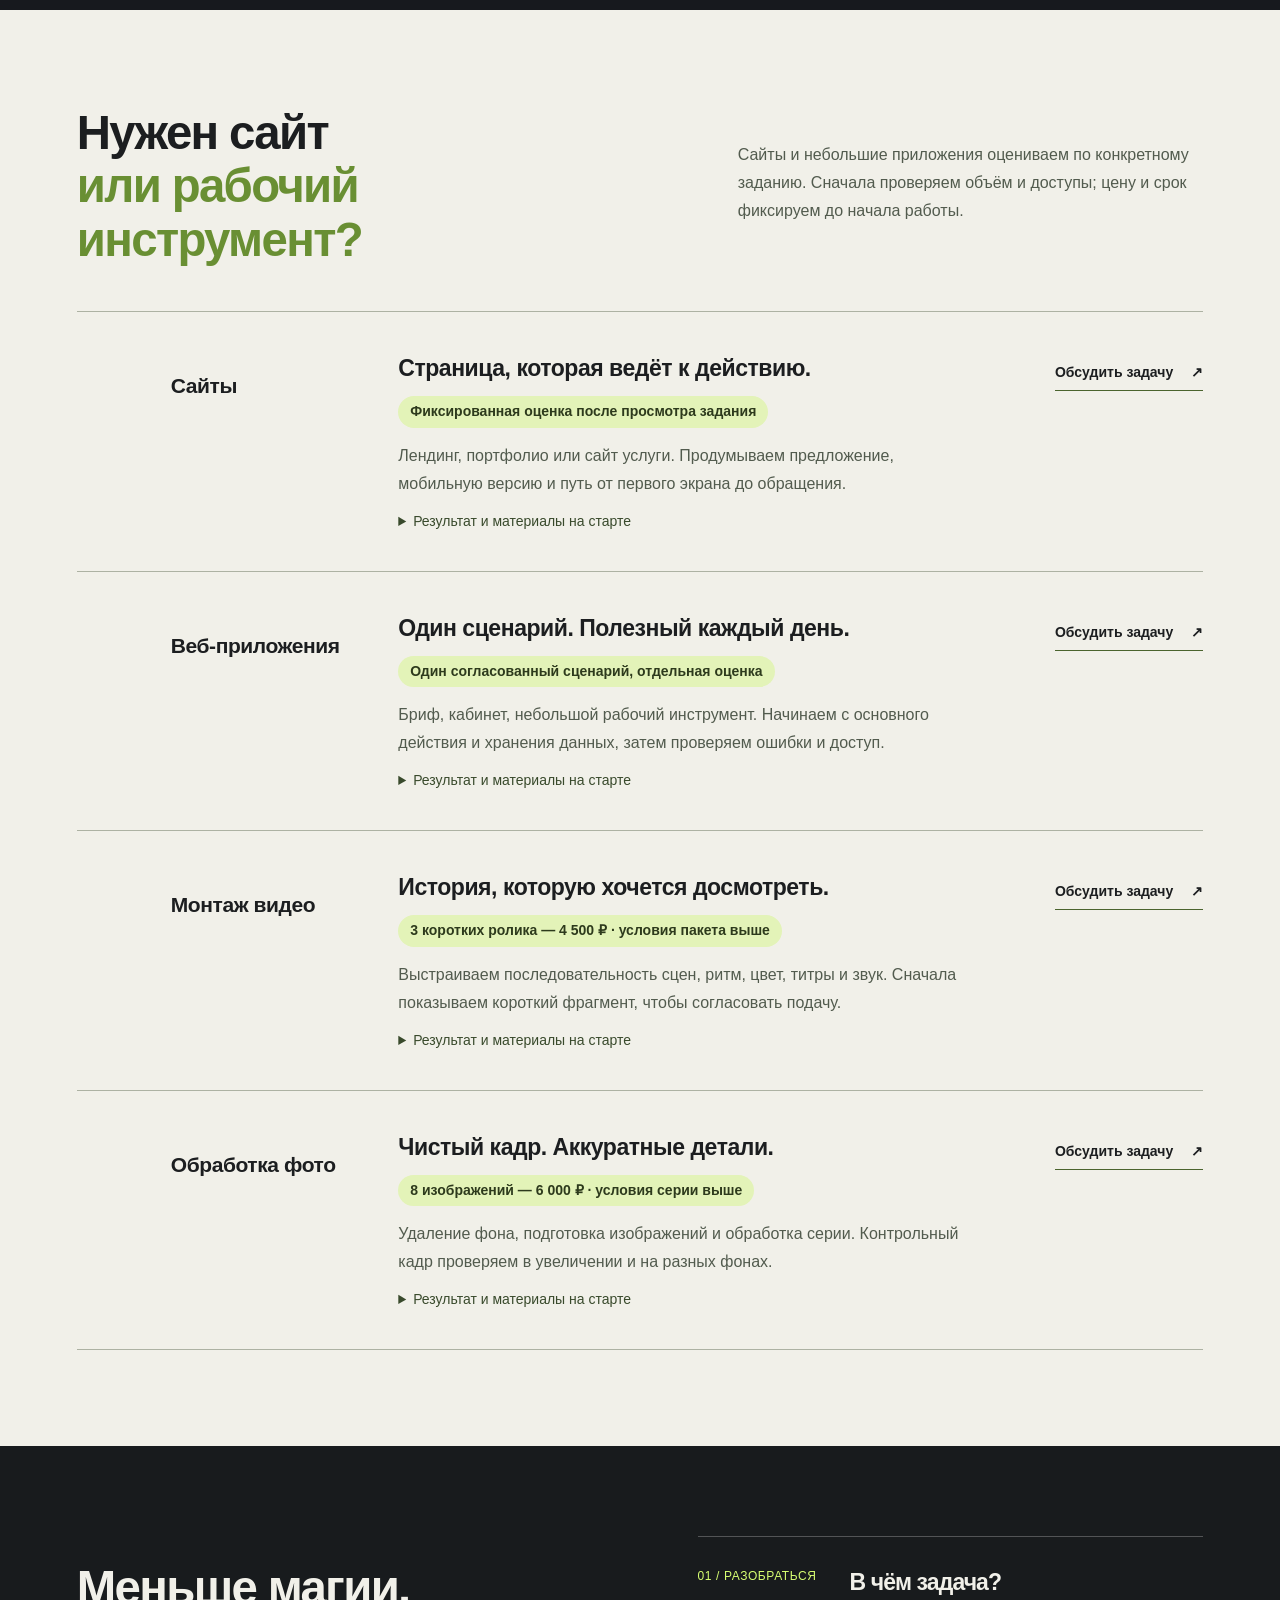
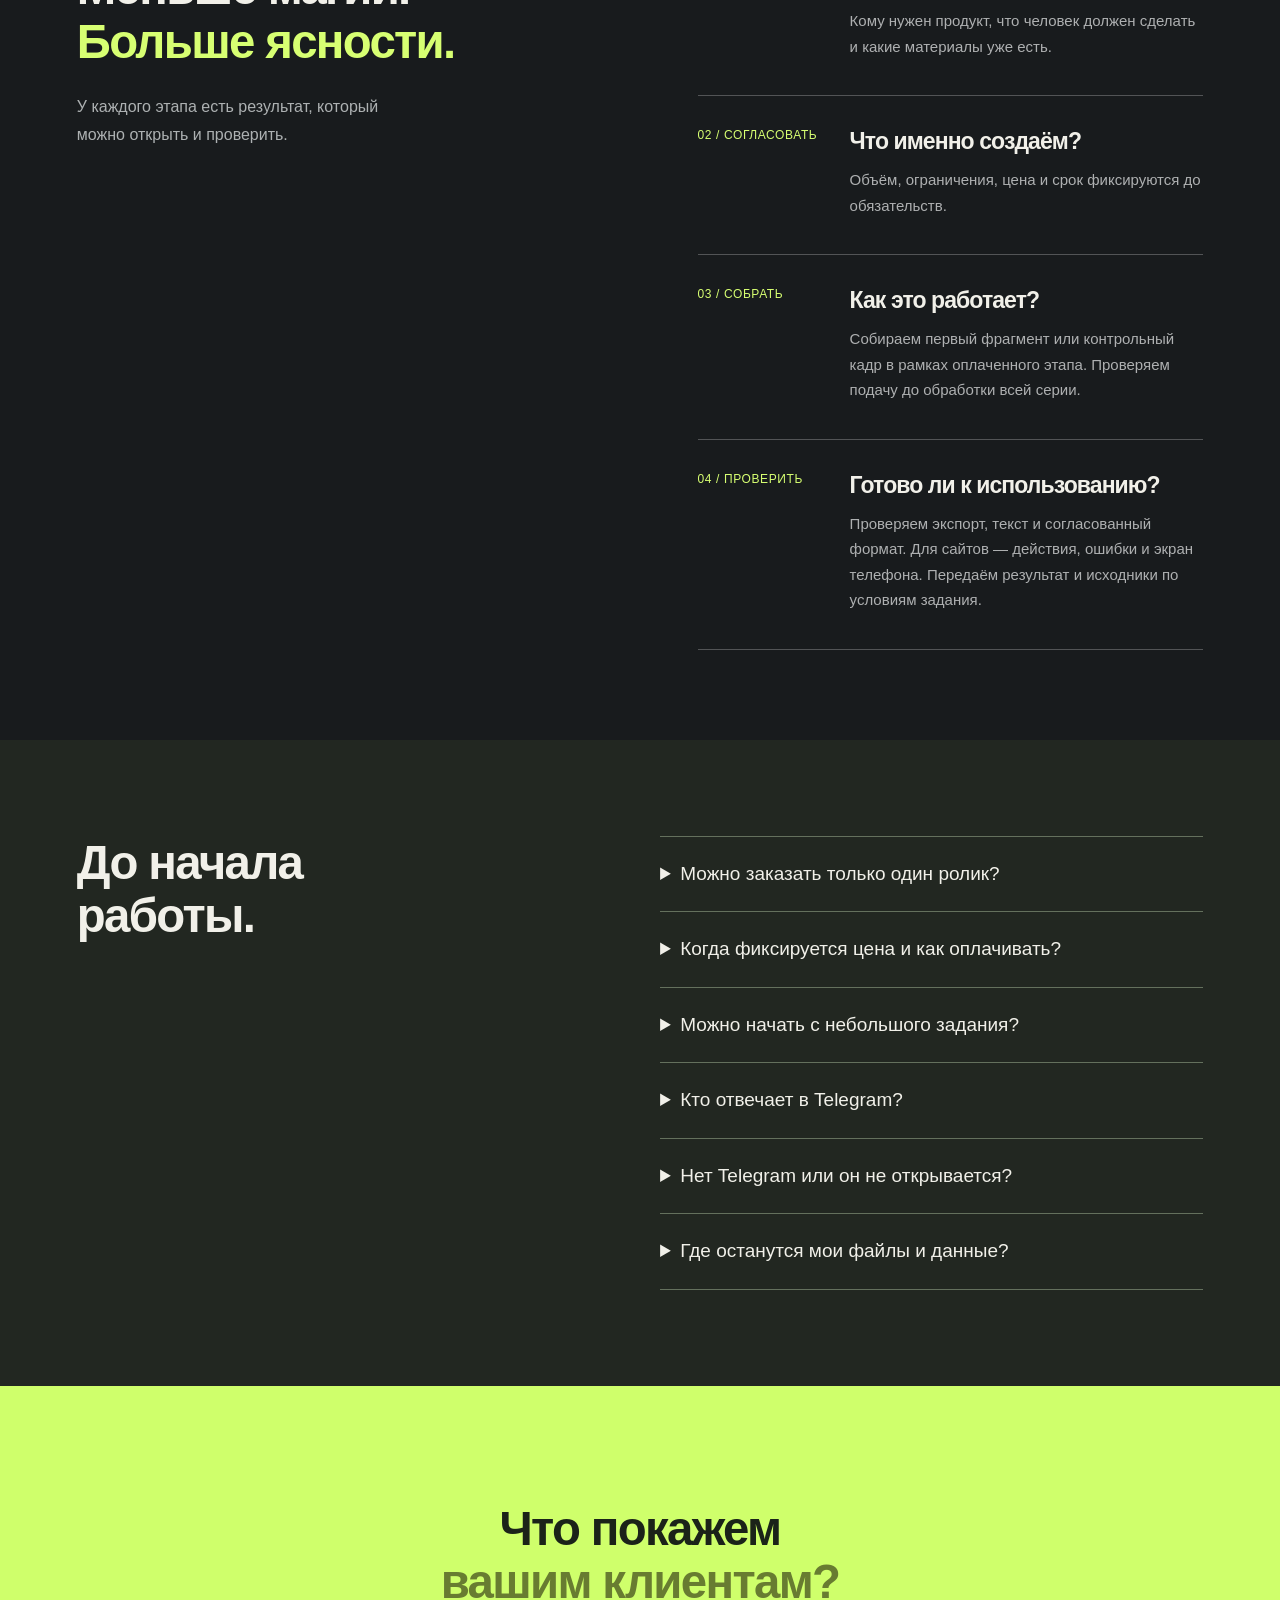
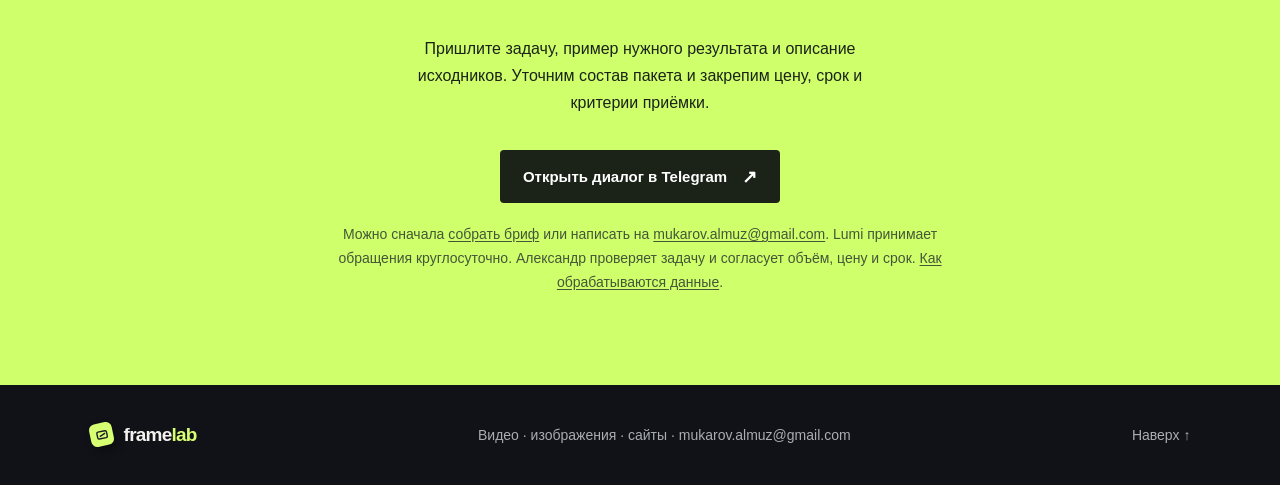
==== commit 32276378: "Replace unsupported CRM positioning with bounded visual service packages" ====
--- a/index.html
+++ b/index.html
@@ -3,16 +3,16 @@
 <head>
   <meta charset="utf-8"><meta http-equiv="Content-Security-Policy" content="default-src 'self'; script-src 'self'; style-src 'self' https://fonts.googleapis.com; font-src 'self' https://fonts.gstatic.com; img-src 'self' data:; connect-src 'self'; object-src 'none'; base-uri 'self'; form-action 'self'"><meta name="referrer" content="strict-origin-when-cross-origin">
   <meta name="viewport" content="width=device-width, initial-scale=1">
-  <meta name="description" content="Контроль заявок и сделок для поставщиков оборудования и сервисных компаний. Разбор выгрузки, настройка одного процесса и проверка результата.">
+  <meta name="description" content="Монтаж коротких видео и визуальные материалы для бизнеса. Три ролика — 4 500 ₽, рекламный ролик — 8 000 ₽, серия из восьми изображений — 6 000 ₽. Состав пакетов на сайте.">
   <meta name="theme-color" content="#111217">
-  <title>FrameLab — контроль заявок и сделок для B2B</title>
+  <title>FrameLab — видео и визуальные материалы для бизнеса</title>
   <link rel="canonical" href="https://teroner.github.io/framelab/">
   <link rel="icon" href="./favicon.svg" type="image/svg+xml">
   <meta property="og:type" content="website">
   <meta property="og:locale" content="ru_RU">
   <meta property="og:site_name" content="FrameLab">
-  <meta property="og:title" content="FrameLab — контроль заявок и сделок для B2B">
-  <meta property="og:description" content="Кто отвечает за заявку, что обещали клиенту и когда следующий шаг. Начните с разбора одного процесса.">
+  <meta property="og:title" content="FrameLab — видео и визуальные материалы для бизнеса">
+  <meta property="og:description" content="Ролики из ваших записей, короткая реклама и изображения для бизнеса. Фиксируем материалы, объём, цену и правки до старта.">
   <meta property="og:url" content="https://teroner.github.io/framelab/">
   <meta property="og:image" content="https://teroner.github.io/framelab/media/og.png">
   <meta property="og:image:width" content="1200"><meta property="og:image:height" content="630">
@@ -25,7 +25,7 @@
   <a class="skip" href="#main">К содержанию</a>
   <header class="topbar">
     <a class="brand" href="#top" aria-label="FrameLab — на главную"><span class="brand-mark" aria-hidden="true"><span></span></span><span>frame<b>lab</b></span></a>
-    <nav aria-label="Навигация"><a href="#offers">Контроль сделок</a><a href="#services">Услуги</a><a href="#approach">Подход</a></nav>
+    <nav aria-label="Навигация"><a href="#offers">Пакеты и цены</a><a href="#services">Услуги</a><a href="#approach">Подход</a></nav>
     <a class="header-cta" href="https://t.me/Lumi_FrameLab_bot" target="_blank" rel="noopener noreferrer">Обсудить проект <span aria-hidden="true">↗</span></a>
   </header>
 
@@ -33,29 +33,30 @@
     <section class="hero" id="top" aria-labelledby="hero-title">
       <div class="hero-copy">
         
-        <h1 id="hero-title">КП отправлено.<br><em>Что дальше?</em></h1>
-        <p class="hero-lead">FrameLab помогает небольшим поставщикам оборудования и сервисным компаниям навести порядок в заявках и сделках: кто отвечает, что обещали клиенту и когда следующий шаг.</p>
-        <div class="hero-actions"><a class="button button-primary" href="https://t.me/Lumi_FrameLab_bot" target="_blank" rel="noopener noreferrer">Обсудить разбор сделок <span aria-hidden="true">↗</span></a><a class="quiet-link" href="./briefdesk/?service=crm">Описать процесс продаж <span aria-hidden="true">↗</span></a></div>
-        <p class="hero-footnote">Первый этап — платный разбор до 100 сделок из одной выгрузки. Список проблем, основания и план исправлений. Объём, цену и срок согласуем до старта. </p>
+        <h1 id="hero-title">Ваши материалы.<br><em>Готовые ролики.</em></h1>
+        <p class="hero-lead">Монтируем короткие видео для экспертов и бизнеса, собираем рекламу из готовых материалов и оформляем серии изображений. Начните с небольшого платного пакета.</p>
+        <div class="hero-actions"><a class="button button-primary" href="https://t.me/Lumi_FrameLab_bot" target="_blank" rel="noopener noreferrer">Обсудить видео <span aria-hidden="true">↗</span></a><a class="quiet-link" href="./briefdesk/?service=video">Описать задачу <span aria-hidden="true">↗</span></a></div>
+        <p class="hero-footnote">Стартовый пакет: 3 ролика до 45 секунд — 4 500 ₽. Монтаж, субтитры и один раунд правок. Срок — 3 рабочих дня после получения материалов и согласования задания. </p>
       </div>
       <div class="hero-art product-stage">
         <div class="stage-backplate" aria-hidden="true"></div>
         <div class="product-window">
-          <div class="product-bar"><span class="window-dots" aria-hidden="true"><i></i><i></i><i></i></span><span>FrameLab / контроль сделок</span><span class="window-state">Учебный пример</span></div>
-          <div class="live-preview"><iframe src="./demo/crm/" title="Сводка на выдуманных сделках" tabindex="-1" aria-hidden="true" loading="eager"></iframe></div>
-          <a class="preview-open" href="./demo/crm/">Посмотреть пример разбора <span aria-hidden="true">↗</span></a>
+          <div class="product-bar"><span class="window-dots" aria-hidden="true"><i></i><i></i><i></i></span><span>FrameLab / BriefDesk</span><span class="window-state">Наш инструмент</span></div>
+          <div class="live-preview"><iframe src="./briefdesk/?service=video" title="Форма брифа на видео" tabindex="-1" aria-hidden="true" loading="eager"></iframe></div>
+          <a class="preview-open" href="./briefdesk/?service=video">Собрать бриф на видео <span aria-hidden="true">↗</span></a>
         </div>
 
       </div>
     </section>
 
-    <nav class="service-nav" aria-label="Работа с продажами"><a href="#pilot">Разобрать сделки ↗</a><a href="#workflow">Наладить процесс ↗</a><a href="./demo/crm/">Открыть пример ↗</a><a href="./briefdesk/?service=crm">Подготовить бриф ↗</a></nav>
+    <nav class="service-nav" aria-label="Услуги и примеры"><a href="#pilot">Короткие видео ↗</a><a href="#workflow">Рекламный ролик ↗</a><a href="#photo-package">Серия изображений ↗</a><a href="#examples">Наши примеры ↗</a></nav>
     <section class="section offers" id="offers" aria-labelledby="offers-title">
-      <div class="section-top"><h2 id="offers-title">Заявка. Ответственный.<br><em>Следующий шаг.</em></h2><p>Для компаний, где продажи идут через запрос, коммерческое предложение и несколько согласований. Начинаем с одного процесса в вашей CRM или таблице.</p></div>
-      <article class="offer-line" id="pilot"><div><h3>Найти сделки, требующие внимания</h3><p>Разбор до 100 сделок из одной выгрузки. Вы получите список просроченных действий, записей без ответственного или следующего шага и вопросов, которые нужно проверить с менеджером.</p><details><summary>Что входит в первый платный этап</summary><p>Согласуем период, поля и правила проверки. На выходе — таблица с идентификаторами сделок и основаниями, короткая сводка руководителю и план одного исправления. Проверим полноту данных: отсутствие записи не доказывает, что менеджер ничего не сделал. Подключение к CRM, анализ всех звонков и внедрение оцениваются отдельно.</p></details><p>Пример ниже — на выдуманных данных. Это демонстрация формата, а не клиентский кейс или готовая интеграция.</p><a href="./demo/crm/">Открыть учебную сводку ↗</a></div><div class="offer-action"><strong>Фиксированная оценка после брифа</strong><a class="button button-primary" href="./briefdesk/?service=crm">Подготовить бриф разбора</a><a href="https://t.me/Lumi_FrameLab_bot?start=app" target="_blank" rel="noopener noreferrer">Обсудить с Lumi ↗</a></div></article>
-      <article class="offer-line" id="workflow"><div><h3>Наладить один маршрут заявки</h3><p>Например: форма сайта → запись в CRM → ответственный → напоминание. Или отправленное КП → согласованная дата следующего контакта → список просрочек.</p><details><summary>Как проверим результат</summary><p>Сначала проверим возможности вашей CRM: для обычного напоминания не нужна отдельная нейросеть. Согласуем один источник, одну систему назначения и правила повторов. При сдаче пройдём тестовую заявку, повторную отправку, ошибку доставки и восстановление. Передадим инструкцию и границы поддержки. Лицензии и доступы обсуждаются отдельно.</p></details></div><div class="offer-action"><strong>Один процесс, согласованный объём</strong><a class="button button-primary" href="./briefdesk/?service=crm">Описать узкое место</a></div></article>
-      <article class="offer-line"><div><h3>Сохранить порядок после настройки</h3><p>После пилота можно договориться о регулярной проверке: что перестало передаваться, где накопились исключения и какие правила требуют изменения.</p><details><summary>Границы сопровождения</summary><p>Частоту проверок, часы работы, время ответа и лимит изменений фиксируем отдельно. Рост выручки не обещаем: результат первого этапа — проверенные данные и работающий согласованный сценарий.</p></details></div><div class="offer-action"><strong>После принятого пилота</strong><a href="https://t.me/Lumi_FrameLab_bot?start=app" target="_blank" rel="noopener noreferrer">Обсудить сопровождение ↗</a></div></article>
+      <div class="section-top"><h2 id="offers-title">Небольшой объём.<br><em>Понятная цена.</em></h2><p>Стартовые пакеты для готовых материалов. До начала работы проверим исходники и закрепим задание. Новые сцены, съёмка и изменение согласованной идеи оцениваются отдельно.</p></div>
+      <article class="offer-line" id="pilot"><div><h3>3 коротких ролика</h3><p>До 45 секунд каждый, вертикальный MP4 1080×1920. Монтаж, субтитры с проверкой текста, базовая коррекция цвета и звука. Один визуальный стиль.</p><details><summary>Материалы, правки и срок</summary><p>Одна запись до 20 минут или заранее выбранные фрагменты, три темы и готовые дополнительные материалы. Один общий список правок в рамках задания. Срок — 3 рабочих дня после получения материалов и согласования задания. Съёмка, перевод, поиск архивных кадров и сложная анимация не входят. Регулярный пакет по тому же шаблону: 10 роликов за 15 000 ₽, исходники суммарно до 60 минут.</p></details></div><div class="offer-action"><strong>4 500 ₽ за пакет</strong><a class="button button-primary" href="./briefdesk/?service=video">Описать монтаж</a></div></article>
+      <article class="offer-line" id="workflow"><div><h3>Реклама из готовых материалов</h3><p>Один ролик до 20 секунд: три сцены, короткие титры и призыв к действию. Один формат — вертикальный или горизонтальный.</p><details><summary>Что входит в 8 000 ₽</summary><p>Одна согласованная идея, до 10 предоставленных фото или видео общей длительностью до 3 минут, логотип и тексты заказчика. Монтаж и простая анимация, один общий список правок. Срок — 4 рабочих дня после получения материалов и согласования сценария. Съёмка, 3D, ИИ-персонажи и платные генерации не входят. Ролик — материал для рекламы; запуск кампании и гарантии продаж не входят.</p></details></div><div class="offer-action"><strong>8 000 ₽ за ролик</strong><a class="button button-primary" href="./briefdesk/?service=video">Описать рекламу</a></div></article>
+      <article class="offer-line" id="photo-package"><div><h3>8 изображений для бизнеса</h3><p>Одна серия для товара или услуги: композиция, фон, цвет и аккуратная подготовка файлов. Сначала согласуем один контрольный кадр в рамках пакета.</p><details><summary>Границы серии</summary><p>Один товар или объект, до двух вариантов оформления, готовые оригиналы и тексты заказчика. До 8 файлов JPG/PNG, длинная сторона до 2000 px, один общий список правок. Срок — 3 рабочих дня после получения материалов и согласования задачи. Проверяем форму и детали товара; при нехватке исходников предложим другой способ обработки до старта. Сложная предметная ретушь, техническая 3D-визуализация и платные генерации оцениваются отдельно.</p></details></div><div class="offer-action"><strong>6 000 ₽ за серию</strong><a class="button button-primary" href="./briefdesk/?service=photo">Описать изображения</a></div></article>
     </section>
+
     <section class="section examples" id="examples" aria-labelledby="examples-title">
       <div class="section-top"><h2 id="examples-title">Примеры работ.<br><em>Откройте и&nbsp;проверьте.</em></h2><p>Концепты FrameLab: компании условные, но&nbsp;страницы работают — расписание, формы и&nbsp;проверка полей настоящие. Клиентские проекты появятся здесь только с&nbsp;разрешения заказчиков.</p></div>
       <div class="work-grid">
@@ -80,18 +81,18 @@
       
     </section>
 
-    <section class="section services" id="services" aria-labelledby="services-title"><div class="section-top"><h2 id="services-title">Нужна другая работа?<br><em>Тоже можно обсудить.</em></h2><p>Сайт, приложение или обработка материалов — отдельная задача с отдельной оценкой. Основное направление FrameLab сейчас — заявки и процессы продаж.</p></div><div class="service-list"><article class="service-row"><div class="service-name"><div class="service-icon icon-site" aria-hidden="true"><span></span><span></span><span></span></div><h3>Сайты</h3></div><div class="service-body"><h4>Страница, которая ведёт к действию.</h4><p class="service-price">Лендинг — от 8 000 ₽, 3 дня · сайт до 5 страниц — от 25 000 ₽</p><p>Лендинг, портфолио или сайт услуги. Продумываем предложение, мобильную версию и путь от первого экрана до обращения.</p><details><summary>Результат и материалы на старте</summary><dl><dt>Что получаете</dt><dd>Опубликованный сайт, исходники и инструкцию по обновлению.</dd><dt>Материалы на старте</dt><dd>Описание услуги, тексты, фирменные материалы и понравившиеся примеры.</dd></dl></details></div><a class="service-order" href="./briefdesk/?service=site">Обсудить задачу <span aria-hidden="true">↗</span></a></article><article class="service-row"><div class="service-name"><div class="service-icon icon-app" aria-hidden="true"><span></span><span></span><span></span></div><h3>Веб-приложения</h3></div><div class="service-body"><h4>Один сценарий. Полезный каждый день.</h4><p class="service-price">Telegram-бот для заявок — от 8 000 ₽, 4 дня · веб-приложение — от 25 000 ₽</p><p>Бриф, кабинет, небольшой рабочий инструмент. Начинаем с основного действия и хранения данных, затем проверяем ошибки и доступ.</p><details><summary>Результат и материалы на старте</summary><dl><dt>Что получаете</dt><dd>Рабочую версию, код, описание запуска и известных ограничений.</dd><dt>Материалы на старте</dt><dd>Кто пользуется, какие данные вводит и какой результат должен получить.</dd></dl></details></div><a class="service-order" href="./briefdesk/?service=app">Обсудить задачу <span aria-hidden="true">↗</span></a></article><article class="service-row"><div class="service-name"><div class="service-icon icon-motion" aria-hidden="true"><span></span><span></span><span></span></div><h3>Монтаж видео</h3></div><div class="service-body"><h4>История, которую хочется досмотреть.</h4><p class="service-price">Reels / Shorts — от 1 500 ₽ за ролик · ролик до 5 минут — от 5 000 ₽</p><p>Выстраиваем последовательность сцен, ритм, цвет, титры и звук. Сначала показываем короткий фрагмент, чтобы согласовать подачу.</p><details><summary>Результат и материалы на старте</summary><dl><dt>Что получаете</dt><dd>Проверенный MP4 в согласованном формате для вашей площадки.</dd><dt>Материалы на старте</dt><dd>Исходники, длительность, площадку и референс по настроению.</dd></dl></details></div><a class="service-order" href="./briefdesk/?service=video">Обсудить задачу <span aria-hidden="true">↗</span></a></article><article class="service-row"><div class="service-name"><div class="service-icon icon-photo" aria-hidden="true"><span></span><span></span><span></span></div><h3>Обработка фото</h3></div><div class="service-body"><h4>Чистый кадр. Аккуратные детали.</h4><p class="service-price">Удаление фона — от 800 ₽ за 20 фото · карточка для WB/Ozon — от 1 200 ₽</p><p>Удаление фона, подготовка изображений и обработка серии. Контрольный кадр проверяем в увеличении и на разных фонах.</p><details><summary>Результат и материалы на старте</summary><dl><dt>Что получаете</dt><dd>Файлы нужного размера и формата; прозрачный PNG, если нужен.</dd><dt>Материалы на старте</dt><dd>Оригиналы, точные изменения, количество файлов и формат выдачи.</dd></dl></details></div><a class="service-order" href="./briefdesk/?service=photo">Обсудить задачу <span aria-hidden="true">↗</span></a></article></div></section>
+    <section class="section services" id="services" aria-labelledby="services-title"><div class="section-top"><h2 id="services-title">Нужен сайт<br><em>или рабочий инструмент?</em></h2><p>Сайты и небольшие приложения оцениваем по конкретному заданию. Сначала проверяем объём и доступы; цену и срок фиксируем до начала работы.</p></div><div class="service-list"><article class="service-row"><div class="service-name"><div class="service-icon icon-site" aria-hidden="true"><span></span><span></span><span></span></div><h3>Сайты</h3></div><div class="service-body"><h4>Страница, которая ведёт к действию.</h4><p class="service-price">Фиксированная оценка после просмотра задания</p><p>Лендинг, портфолио или сайт услуги. Продумываем предложение, мобильную версию и путь от первого экрана до обращения.</p><details><summary>Результат и материалы на старте</summary><dl><dt>Что получаете</dt><dd>Опубликованный сайт, исходники и инструкцию по обновлению.</dd><dt>Материалы на старте</dt><dd>Описание услуги, тексты, фирменные материалы и понравившиеся примеры.</dd></dl></details></div><a class="service-order" href="./briefdesk/?service=site">Обсудить задачу <span aria-hidden="true">↗</span></a></article><article class="service-row"><div class="service-name"><div class="service-icon icon-app" aria-hidden="true"><span></span><span></span><span></span></div><h3>Веб-приложения</h3></div><div class="service-body"><h4>Один сценарий. Полезный каждый день.</h4><p class="service-price">Один согласованный сценарий, отдельная оценка</p><p>Бриф, кабинет, небольшой рабочий инструмент. Начинаем с основного действия и хранения данных, затем проверяем ошибки и доступ.</p><details><summary>Результат и материалы на старте</summary><dl><dt>Что получаете</dt><dd>Рабочую версию, код, описание запуска и известных ограничений.</dd><dt>Материалы на старте</dt><dd>Кто пользуется, какие данные вводит и какой результат должен получить.</dd></dl></details></div><a class="service-order" href="./briefdesk/?service=app">Обсудить задачу <span aria-hidden="true">↗</span></a></article><article class="service-row"><div class="service-name"><div class="service-icon icon-motion" aria-hidden="true"><span></span><span></span><span></span></div><h3>Монтаж видео</h3></div><div class="service-body"><h4>История, которую хочется досмотреть.</h4><p class="service-price">3 коротких ролика — 4 500 ₽ · условия пакета выше</p><p>Выстраиваем последовательность сцен, ритм, цвет, титры и звук. Сначала показываем короткий фрагмент, чтобы согласовать подачу.</p><details><summary>Результат и материалы на старте</summary><dl><dt>Что получаете</dt><dd>Проверенный MP4 в согласованном формате для вашей площадки.</dd><dt>Материалы на старте</dt><dd>Исходники, длительность, площадку и референс по настроению.</dd></dl></details></div><a class="service-order" href="./briefdesk/?service=video">Обсудить задачу <span aria-hidden="true">↗</span></a></article><article class="service-row"><div class="service-name"><div class="service-icon icon-photo" aria-hidden="true"><span></span><span></span><span></span></div><h3>Обработка фото</h3></div><div class="service-body"><h4>Чистый кадр. Аккуратные детали.</h4><p class="service-price">8 изображений — 6 000 ₽ · условия серии выше</p><p>Удаление фона, подготовка изображений и обработка серии. Контрольный кадр проверяем в увеличении и на разных фонах.</p><details><summary>Результат и материалы на старте</summary><dl><dt>Что получаете</dt><dd>Файлы нужного размера и формата; прозрачный PNG, если нужен.</dd><dt>Материалы на старте</dt><dd>Оригиналы, точные изменения, количество файлов и формат выдачи.</dd></dl></details></div><a class="service-order" href="./briefdesk/?service=photo">Обсудить задачу <span aria-hidden="true">↗</span></a></article></div></section>
 
     <section class="approach" id="approach" aria-labelledby="approach-title"><div class="approach-intro"><h2 id="approach-title">Меньше магии.<br><em>Больше ясности.</em></h2><p>У каждого этапа есть результат, который можно открыть и проверить.</p></div><div class="steps">
       <article class="step"><span>01 / Разобраться</span><h3>В чём задача?</h3><p>Кому нужен продукт, что человек должен сделать и какие материалы уже есть.</p></article>
       <article class="step"><span>02 / Согласовать</span><h3>Что именно создаём?</h3><p>Объём, ограничения, цена и срок фиксируются до обязательств.</p></article>
-      <article class="step"><span>03 / Собрать</span><h3>Как это работает?</h3><p>Делаем интерфейс и функции на реальных данных. Промежуточный результат можно посмотреть.</p></article>
-      <article class="step"><span>04 / Проверить</span><h3>Готово ли к использованию?</h3><p>Проверяем действия, состояния ошибки и экран телефона. Передаём проверенный результат.</p></article>
+      <article class="step"><span>03 / Собрать</span><h3>Как это работает?</h3><p>Собираем первый фрагмент или контрольный кадр в рамках оплаченного этапа. Проверяем подачу до обработки всей серии.</p></article>
+      <article class="step"><span>04 / Проверить</span><h3>Готово ли к использованию?</h3><p>Проверяем экспорт, текст и согласованный формат. Для сайтов — действия, ошибки и экран телефона. Передаём результат и исходники по условиям задания.</p></article>
     </div></section>
 
-<section class="faq section" aria-labelledby="faq-title"><h2 id="faq-title">До начала работы.</h2><div class="faq-list"><details><summary>У нас уже есть Битрикс24 или другая CRM. Зачем ещё что-то?</summary><p>Возможно, новая программа не нужна. Сначала проверим, хватает ли встроенных дел, фильтров и роботов. FrameLab предлагает разбор процесса и настройку конкретного недостающего шага. Наличие ИИ само по себе не является результатом.</p></details><details><summary>Сколько стоит разбор и когда будет результат?</summary><p>После брифа Александр проверяет состав выгрузки и предлагает фиксированные цену, срок и результат первого этапа. Разбор оплачивается отдельно от внедрения. До согласования условий работа и платные сервисы не запускаются.</p></details><details><summary>Можно начать с небольшого задания?</summary><p>Да. Для сайта — отдельная страница, для приложения — один сценарий, для фото — контрольный кадр, для видео — короткий фрагмент. Объём и условия такого этапа согласуются заранее.</p></details><details><summary>Кто отвечает в Telegram?</summary><p>Lumi круглосуточно принимает обращения и помогает собрать описание задачи. Решения по цене, срокам и нестандартным требованиям принимает Александр.</p></details><details><summary>Нет Telegram или он не открывается?</summary><p>Напишите на <a href="mailto:mukarov.almuz@gmail.com">mukarov.almuz@gmail.com</a>. В <a href="./briefdesk/">BriefDesk</a> готовый бриф можно отправить на почту одной кнопкой.</p></details><details><summary>Где останутся мои файлы и данные?</summary><p>BriefDesk сохраняет черновики только в вашем браузере. Отправленные в Telegram сообщения обрабатываются для работы с обращением. Исходники и клиентские работы не становятся публичным портфолио автоматически. <a href="./privacy.html">Политика обработки данных</a>.</p></details></div></section>
-    <section class="closing" aria-labelledby="closing-title"><div class="closing-glow"></div><h2 id="closing-title">С какой сделки<br><em>стоит начать?</em></h2><p>Напишите, где ведёте сделки и что приходится проверять вручную. Для первого разговора достаточно описания процесса — без клиентской базы и паролей.</p><a class="button button-light" href="https://t.me/Lumi_FrameLab_bot" target="_blank" rel="noopener noreferrer">Открыть диалог в Telegram <span aria-hidden="true">↗</span></a><small>Можно сначала <a href="./briefdesk/?service=crm">собрать бриф</a> или написать на <a href="mailto:mukarov.almuz@gmail.com">mukarov.almuz@gmail.com</a>. Lumi принимает обращения круглосуточно. Александр проверяет задачу и согласует объём, цену и срок. <a href="./privacy.html">Как обрабатываются данные</a>.</small></section>
+<section class="faq section" aria-labelledby="faq-title"><h2 id="faq-title">До начала работы.</h2><div class="faq-list"><details><summary>Можно заказать только один ролик?</summary><p>Да. Монтаж одного ролика до 45 секунд — 1 500 ₽, если предоставлены выбранные фрагменты до 5 минут и готовые тексты. Один формат и один раунд правок. Срок после получения материалов — 2 рабочих дня. Сложные задания оцениваем отдельно.</p></details><details><summary>Когда фиксируется цена и как оплачивать?</summary><p>Сначала проверяем материалы и письменно согласуем задание, цену, срок, правки и порядок оплаты. Для заказа с биржи используем её разрешённый порядок расчётов. Дополнительные работы начинаются только после отдельного согласования.</p></details><details><summary>Можно начать с небольшого задания?</summary><p>Да. Для сайта — отдельная страница, для приложения — один сценарий, для фото — контрольный кадр, для видео — короткий фрагмент. Объём и условия такого этапа согласуются заранее.</p></details><details><summary>Кто отвечает в Telegram?</summary><p>Lumi круглосуточно принимает обращения и помогает собрать описание задачи. Условия заказа согласуем отдельно в переписке от имени FrameLab; автоматическое подтверждение получения сообщения не означает принятия заказа.</p></details><details><summary>Нет Telegram или он не открывается?</summary><p>Напишите на <a href="mailto:mukarov.almuz@gmail.com">mukarov.almuz@gmail.com</a>. В <a href="./briefdesk/">BriefDesk</a> готовый бриф можно отправить на почту одной кнопкой.</p></details><details><summary>Где останутся мои файлы и данные?</summary><p>BriefDesk сохраняет черновики только в вашем браузере. Отправленные в Telegram сообщения обрабатываются для работы с обращением. Исходники и клиентские работы не становятся публичным портфолио автоматически. <a href="./privacy.html">Политика обработки данных</a>.</p></details></div></section>
+    <section class="closing" aria-labelledby="closing-title"><div class="closing-glow"></div><h2 id="closing-title">Что покажем<br><em>вашим клиентам?</em></h2><p>Пришлите задачу, пример нужного результата и описание исходников. Уточним состав пакета и закрепим цену, срок и критерии приёмки.</p><a class="button button-light" href="https://t.me/Lumi_FrameLab_bot" target="_blank" rel="noopener noreferrer">Открыть диалог в Telegram <span aria-hidden="true">↗</span></a><small>Можно сначала <a href="./briefdesk/?service=video">собрать бриф</a> или написать на <a href="mailto:mukarov.almuz@gmail.com">mukarov.almuz@gmail.com</a>. Lumi принимает обращения круглосуточно. Александр проверяет задачу и согласует объём, цену и срок. <a href="./privacy.html">Как обрабатываются данные</a>.</small></section>
   </main>
-  <footer class="footer"><a class="brand" href="#top"><span class="brand-mark" aria-hidden="true"><span></span></span><span>frame<b>lab</b></span></a><span>Заявки · сделки · автоматизация · <a href="mailto:mukarov.almuz@gmail.com">mukarov.almuz@gmail.com</a></span><a href="#top">Наверх ↑</a></footer>
+  <footer class="footer"><a class="brand" href="#top"><span class="brand-mark" aria-hidden="true"><span></span></span><span>frame<b>lab</b></span></a><span>Видео · изображения · сайты · <a href="mailto:mukarov.almuz@gmail.com">mukarov.almuz@gmail.com</a></span><a href="#top">Наверх ↑</a></footer>
 </body>
 </html>
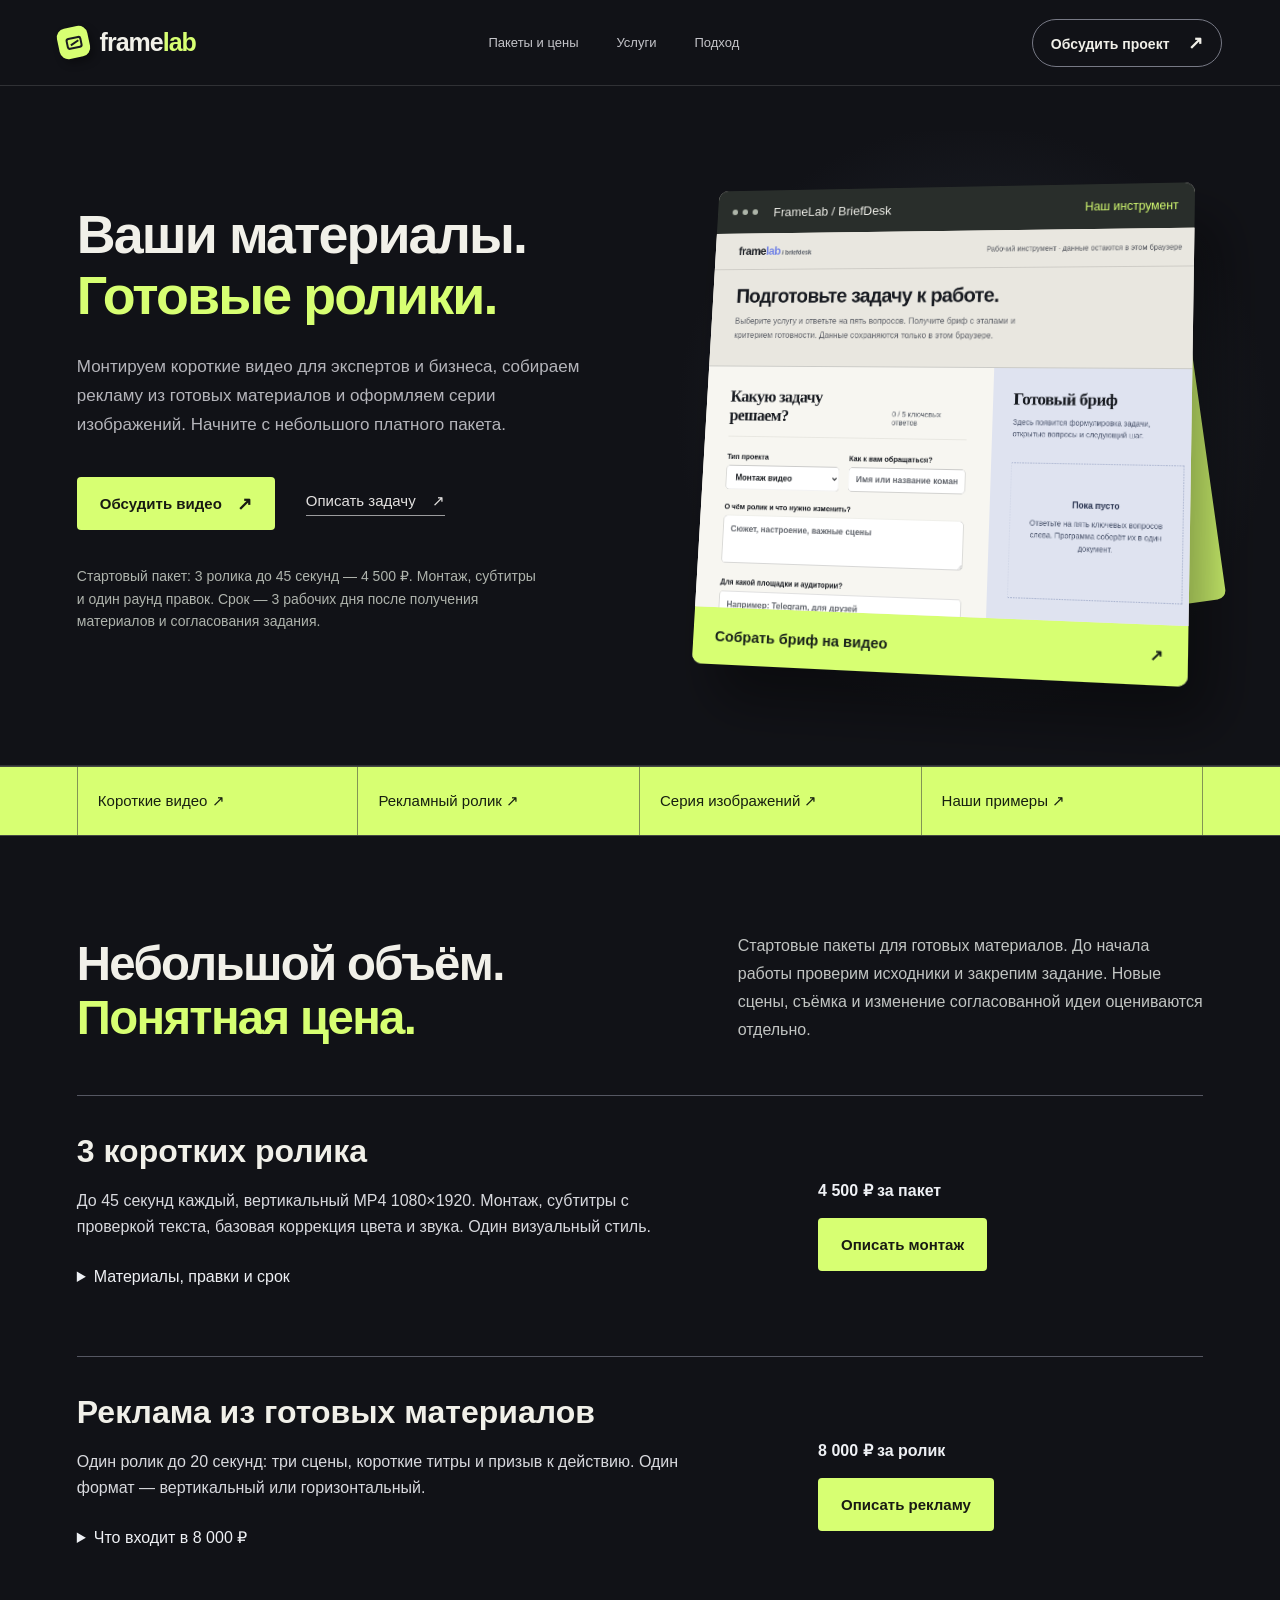
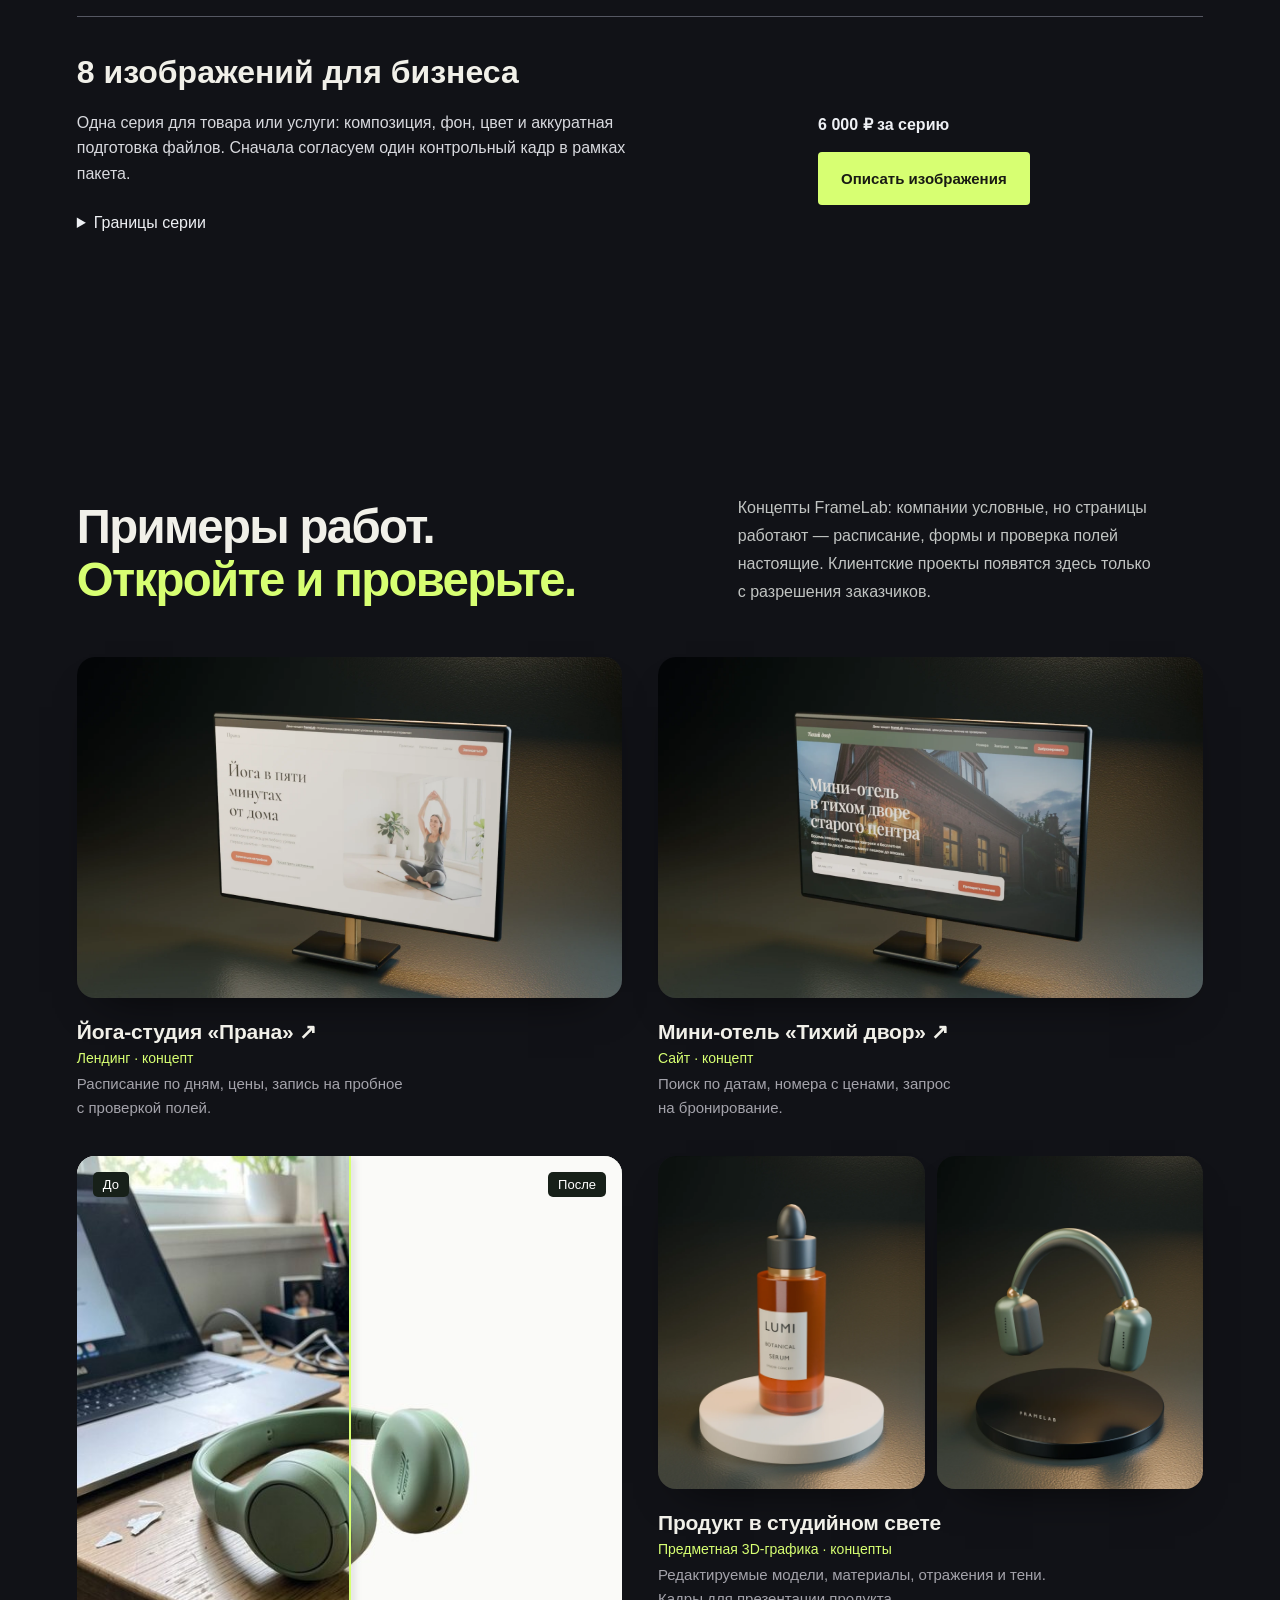
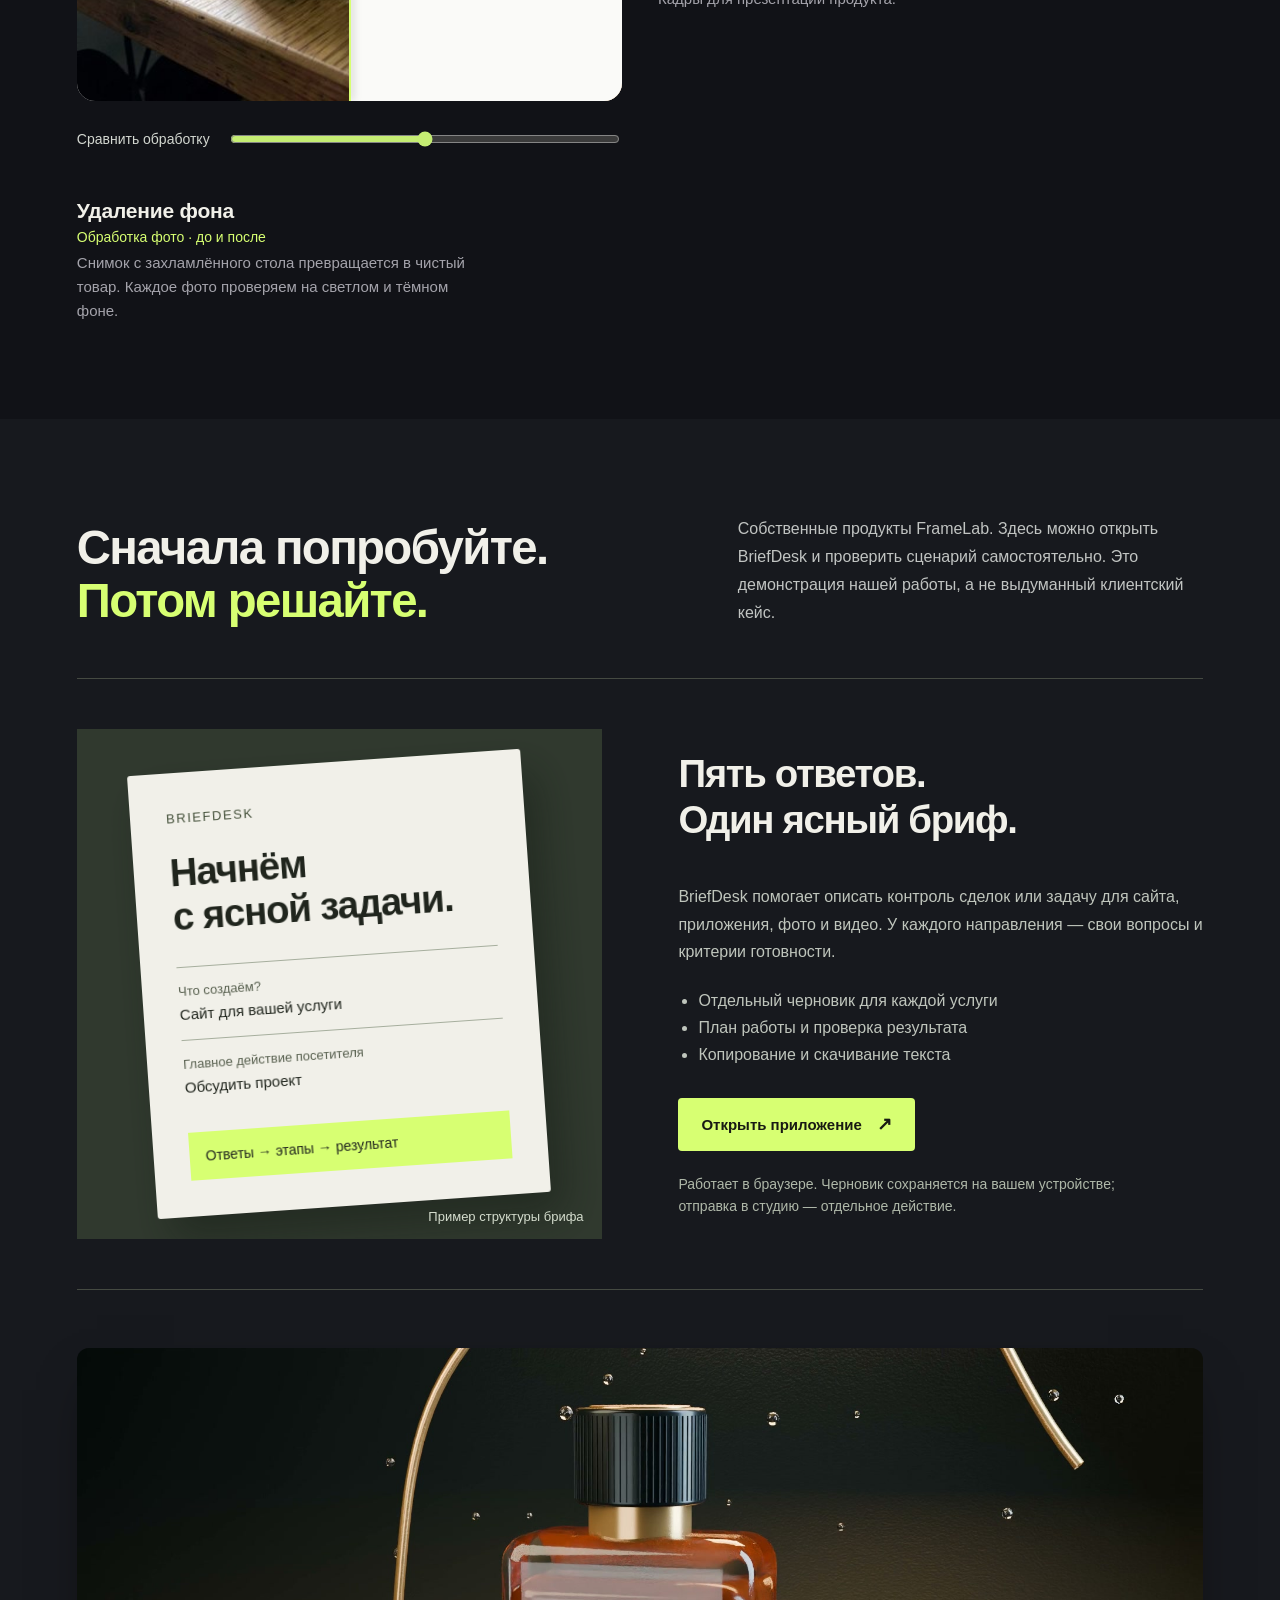
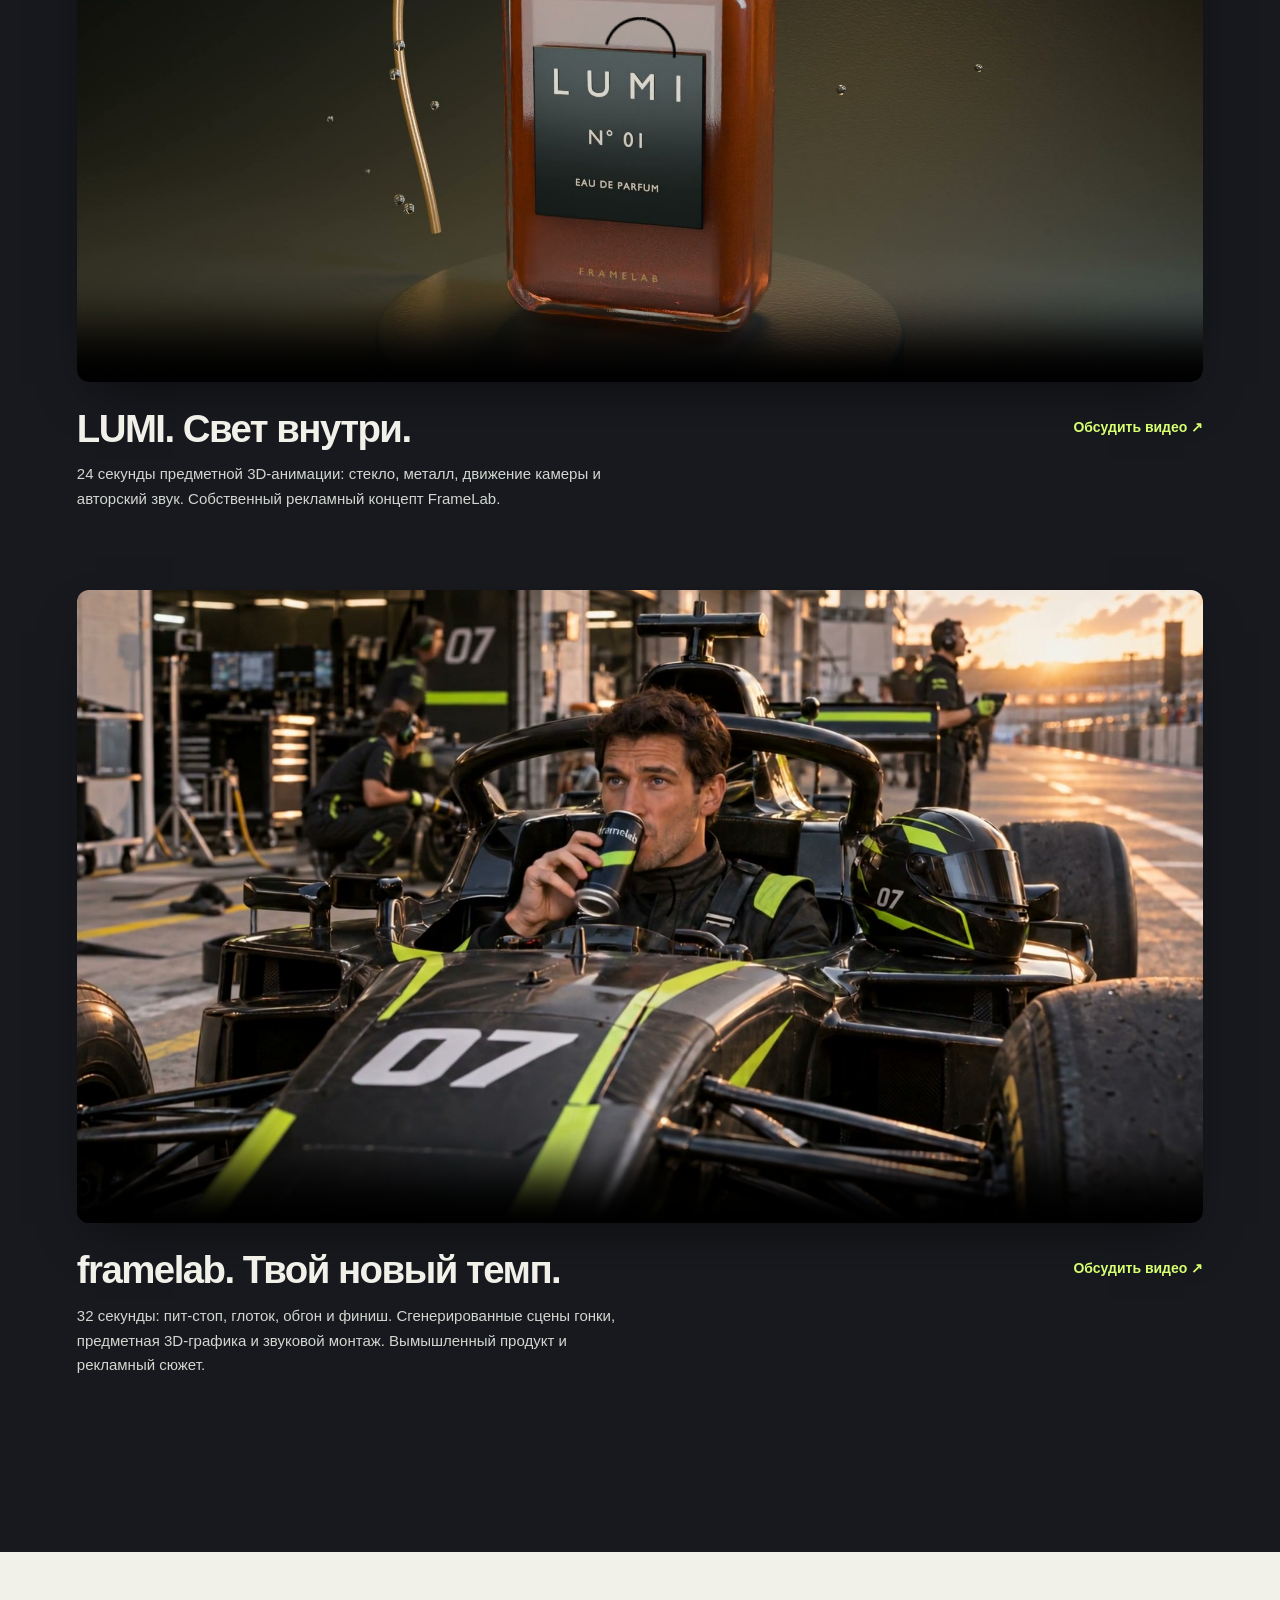
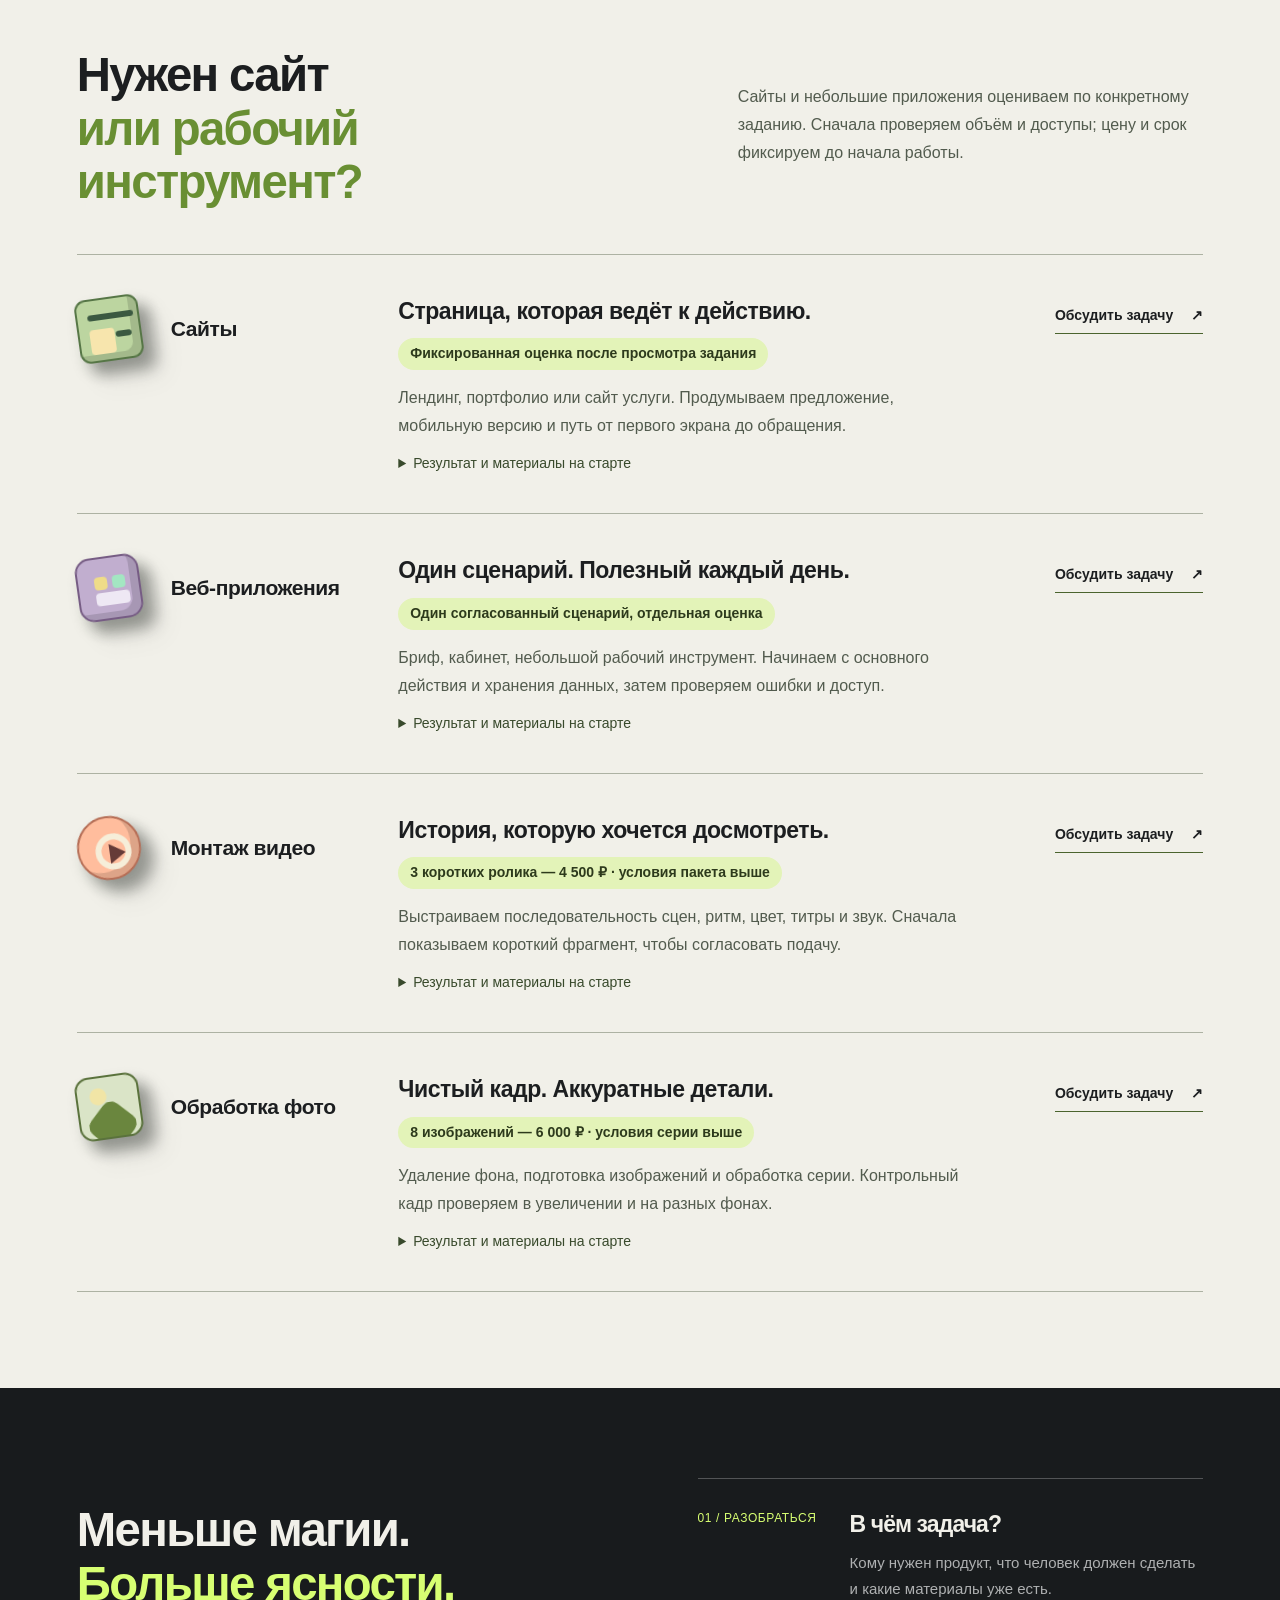
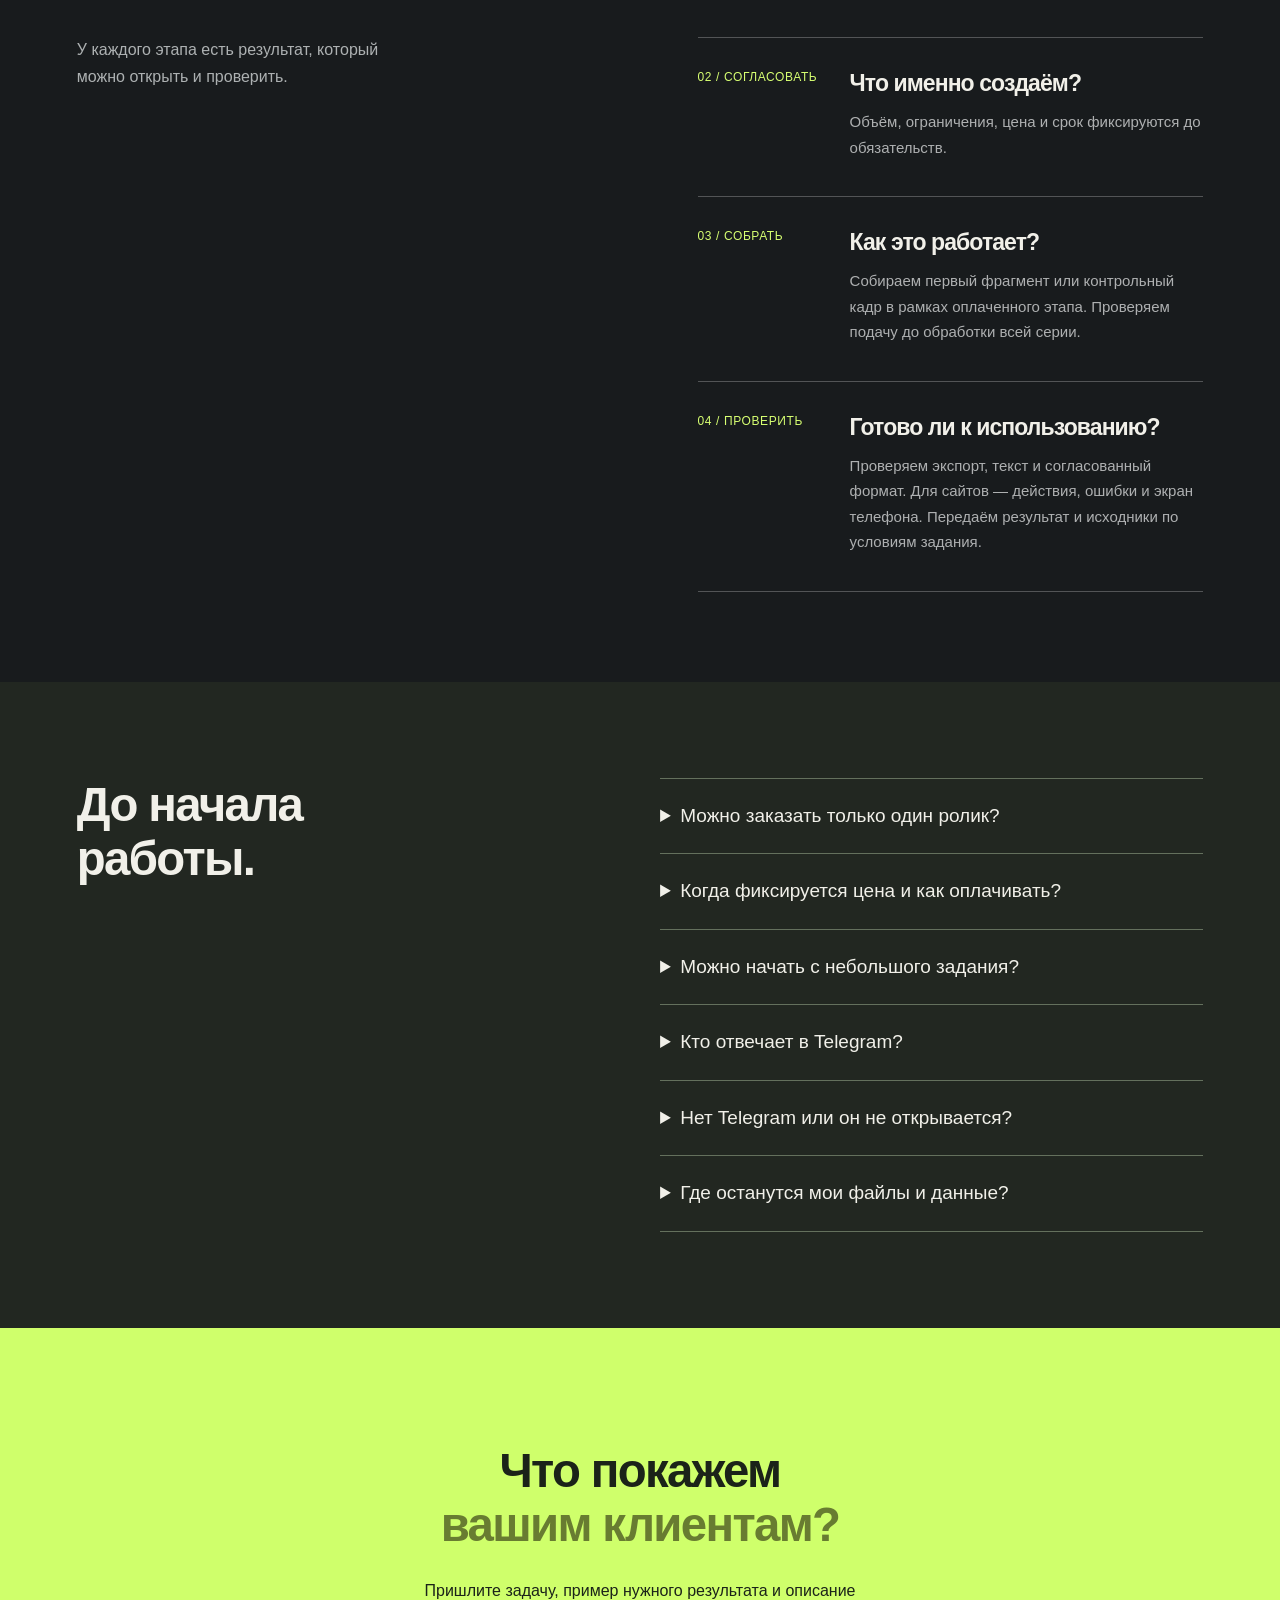
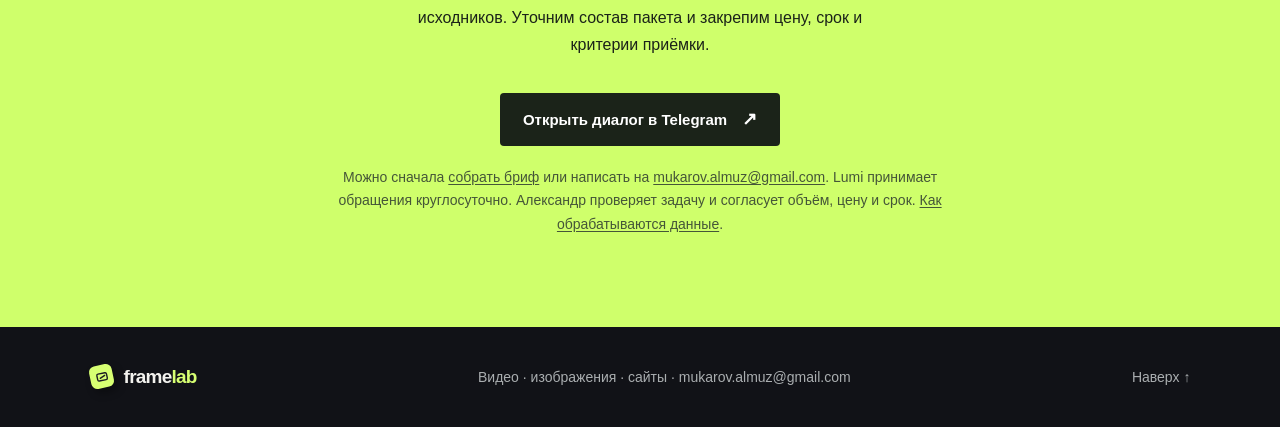
==== commit b6abfb3c: "Publish FrameLab racing film, perfume animation and 3D portfolio" ====
--- a/index.html
+++ b/index.html
@@ -60,10 +60,10 @@
     <section class="section examples" id="examples" aria-labelledby="examples-title">
       <div class="section-top"><h2 id="examples-title">Примеры работ.<br><em>Откройте и&nbsp;проверьте.</em></h2><p>Концепты FrameLab: компании условные, но&nbsp;страницы работают — расписание, формы и&nbsp;проверка полей настоящие. Клиентские проекты появятся здесь только с&nbsp;разрешения заказчиков.</p></div>
       <div class="work-grid">
-        <a class="work-tile" href="./demo/yoga/"><img src="./media/work/yoga.jpg" width="1200" height="750" loading="lazy" alt="Первый экран лендинга йога-студии «Прана»"><strong>Йога-студия «Прана» <span aria-hidden="true">↗</span></strong><span class="work-meta">Лендинг · концепт</span><span class="work-note">Расписание по&nbsp;дням, цены, запись на&nbsp;пробное с&nbsp;проверкой полей.</span></a>
-        <a class="work-tile" href="./demo/hotel/"><img src="./media/work/hotel.jpg" width="1200" height="750" loading="lazy" alt="Первый экран сайта мини-отеля «Тихий двор»"><strong>Мини-отель «Тихий двор» <span aria-hidden="true">↗</span></strong><span class="work-meta">Сайт · концепт</span><span class="work-note">Поиск по&nbsp;датам, номера с&nbsp;ценами, запрос на&nbsp;бронирование.</span></a>
-        <figure class="work-tile"><img src="./media/work/bg-headphones.jpg" width="1200" height="600" loading="lazy" alt="Слева наушники на загромождённом столе, справа они же на чистом светлом фоне"><figcaption><strong>Удаление фона</strong><span class="work-meta">Обработка фото · до и&nbsp;после</span><span class="work-note">Снимок с&nbsp;захламлённого стола превращается в&nbsp;чистый товар. Каждое фото проверяем на&nbsp;светлом и&nbsp;тёмном фоне.</span></figcaption></figure>
-        <figure class="work-tile"><div class="card-pair"><img src="./media/work/card-serum.jpg" width="600" height="800" loading="lazy" alt="Карточка сыворотки для маркетплейса с четырьмя преимуществами"><img src="./media/work/card-phones.jpg" width="600" height="800" loading="lazy" alt="Карточка беспроводных наушников для маркетплейса"></div><figcaption><strong>Карточки для WB и&nbsp;Ozon</strong><span class="work-meta">Инфографика · концепт</span><span class="work-note">Товар крупно, три-четыре преимущества, читается с&nbsp;телефона.</span></figcaption></figure>
+        <a class="work-tile" href="./demo/yoga/"><img src="./media/work/yoga-3d.webp" width="1600" height="1000" loading="lazy" alt="Первый экран лендинга йога-студии «Прана»"><strong>Йога-студия «Прана» <span aria-hidden="true">↗</span></strong><span class="work-meta">Лендинг · концепт</span><span class="work-note">Расписание по&nbsp;дням, цены, запись на&nbsp;пробное с&nbsp;проверкой полей.</span></a>
+        <a class="work-tile" href="./demo/hotel/"><img src="./media/work/hotel-3d.webp" width="1600" height="1000" loading="lazy" alt="Первый экран сайта мини-отеля «Тихий двор»"><strong>Мини-отель «Тихий двор» <span aria-hidden="true">↗</span></strong><span class="work-meta">Сайт · концепт</span><span class="work-note">Поиск по&nbsp;датам, номера с&nbsp;ценами, запрос на&nbsp;бронирование.</span></a>
+        <figure class="work-tile"><div class="photo-comparison"><img class="comparison-fallback" src="./media/work/bg-headphones.jpg" width="1200" height="600" loading="lazy" alt="Те же наушники до и после удаления фона"><div class="comparison-stage" aria-hidden="true"><div class="comparison-before"></div><div class="comparison-after"></div><span class="comparison-divider"></span><span class="comparison-label before">До</span><span class="comparison-label after">После</span></div><label class="comparison-control">Сравнить обработку<input type="range" min="0" max="100" value="50" aria-label="Доля обработанного изображения" aria-valuetext="50 процентов"></label></div><figcaption><strong>Удаление фона</strong><span class="work-meta">Обработка фото · до и&nbsp;после</span><span class="work-note">Снимок с&nbsp;захламлённого стола превращается в&nbsp;чистый товар. Каждое фото проверяем на&nbsp;светлом и&nbsp;тёмном фоне.</span></figcaption></figure>
+        <figure class="work-tile"><div class="card-pair"><img src="./media/work/serum-3d.webp" width="1200" height="1500" loading="lazy" alt="3D-концепт сыворотки LUMI: стекло, бумажная этикетка и студийный свет"><img src="./media/work/headphones-3d.webp" width="1200" height="1500" loading="lazy" alt="Предметный 3D-концепт наушников в графитовом и зелёном цветах"></div><figcaption><strong>Продукт в студийном свете</strong><span class="work-meta">Предметная 3D-графика · концепты</span><span class="work-note">Редактируемые модели, материалы, отражения и&nbsp;тени. Кадры для презентации продукта.</span></figcaption></figure>
       </div>
     </section>
 
@@ -76,7 +76,7 @@
         </div>
         <div class="featured-copy"><h3>Пять ответов.<br>Один ясный бриф.</h3><p>BriefDesk помогает описать контроль сделок или задачу для сайта, приложения, фото и видео. У каждого направления — свои вопросы и критерии готовности.</p><ul><li>Отдельный черновик для каждой услуги</li><li>План работы и проверка результата</li><li>Копирование и скачивание текста</li></ul><a class="button button-primary" href="./briefdesk/">Открыть приложение <span aria-hidden="true">↗</span></a><small>Работает в браузере. Черновик сохраняется на вашем устройстве; отправка в студию — отдельное действие.</small></div>
       </article>
-      <figure class="demo-reel"><div class="demo-reel-frame"><video controls playsinline preload="none" poster="./media/orbit-poster.jpg" width="1280" height="720" aria-label="Собственный 3D-этюд FrameLab: флакон на тёмном фоне"><source src="./media/orbit-demo.mp4" type="video/mp4">Ваш браузер не поддерживает видео.</video></div><figcaption><span>FrameLab / собственная демонстрация 01</span><div><h3>Свет. Форма. Движение.</h3><p>Четырёхсекундный 3D-этюд с движением камеры. Создан как внутренняя проверка визуального подхода; это не выполненный клиентский заказ.</p></div><a href="./briefdesk/?service=video">Обсудить видео ↗</a></figcaption></figure>
+      <figure class="demo-reel cinema-reel" id="lumi-film"><div class="demo-reel-frame"><video controls playsinline preload="metadata" poster="./media/lumi-poster.jpg" width="1920" height="1080" aria-label="LUMI. Свет внутри."><source src="./media/lumi-film.mp4" type="video/mp4">Ваш браузер не поддерживает видео.</video></div><figcaption><div><h3>LUMI. Свет внутри.</h3><p>24 секунды предметной 3D-анимации: стекло, металл, движение камеры и авторский звук. Собственный рекламный концепт FrameLab.</p></div><a href="./briefdesk/?service=video">Обсудить видео ↗</a></figcaption></figure><figure class="demo-reel cinema-reel" id="race-film"><div class="demo-reel-frame"><video controls playsinline preload="metadata" poster="./media/race-poster.jpg" width="1920" height="1080" aria-label="framelab. Твой новый темп."><source src="./media/framelab-race.mp4" type="video/mp4">Ваш браузер не поддерживает видео.</video></div><figcaption><div><h3>framelab. Твой новый темп.</h3><p>32 секунды: пит-стоп, глоток, обгон и финиш. Сгенерированные сцены гонки, предметная 3D-графика и звуковой монтаж. Вымышленный продукт и рекламный сюжет.</p></div><a href="./briefdesk/?service=video">Обсудить видео ↗</a></figcaption></figure>
       
       
     </section>
--- a/refinement.css
+++ b/refinement.css
@@ -42,6 +42,19 @@
 @media(max-width:760px){.examples .work-grid{grid-template-columns:minmax(0,1fr)}}
 @media(prefers-reduced-motion:reduce){.work-tile img{transition:none}a.work-tile:hover img{transform:none}}
 /* Explicit offers preserve the existing graphite/lime identity. */
+.cinema-reel{display:block;padding:0;border:0;background:none;margin-block:58px 78px;border-radius:0}
+.cinema-reel .demo-reel-frame{border-radius:12px;box-shadow:0 22px 50px -20px #0009}
+.cinema-reel figcaption{display:flex;justify-content:space-between;align-items:flex-start;gap:32px;padding-top:25px}
+.cinema-reel figcaption>div{max-width:760px}.cinema-reel p{max-width:65ch}.cinema-reel figcaption>a{flex-shrink:0;margin-top:12px}
+.photo-comparison{width:100%;--reveal:50%}.comparison-stage,.comparison-control{display:none}
+.photo-comparison.enhanced .comparison-fallback{display:none}.photo-comparison.enhanced .comparison-stage{display:block;position:relative;aspect-ratio:1;overflow:hidden;border-radius:18px;background:#fafaf8}
+.comparison-before,.comparison-after{position:absolute;inset:0;background-image:url('./media/work/bg-headphones.jpg');background-size:200% 100%;background-repeat:no-repeat}
+.comparison-before{background-position:left center}.comparison-after{background-position:right center;clip-path:inset(0 0 0 calc(100% - var(--reveal)))}
+.comparison-divider{position:absolute;top:0;bottom:0;left:calc(100% - var(--reveal));width:2px;background:#d7ff72;box-shadow:1px 0 8px #0006}
+.comparison-label{position:absolute;top:16px;color:#fff;background:#172019;padding:5px 10px;border-radius:5px;font-size:13px}.comparison-label.before{left:16px}.comparison-label.after{right:16px}
+.photo-comparison.enhanced .comparison-control{display:flex;align-items:center;gap:18px;padding-block:14px;color:#d3d7d0;font-size:14px}.comparison-control input{min-width:0;flex:1;min-height:44px;accent-color:#c5ed73;cursor:ew-resize}
+.comparison-control input:focus-visible{outline:2px solid #d7ff72;outline-offset:5px}
+@media(max-width:700px){.cinema-reel figcaption{display:block}.cinema-reel figcaption>a{display:inline-block;margin-top:20px}.cinema-reel{margin-block:35px 54px}.photo-comparison.enhanced .comparison-control{gap:12px}}
 .offer-line{display:grid;grid-template-columns:minmax(0,1.8fr) minmax(240px,1fr);gap:48px;padding:36px 0;border-top:1px solid #555762}
 .offer-line h3{font-size:clamp(1.5rem,2.5vw,2.3rem);line-height:1.2;margin:0 0 18px;text-wrap:balance}
 .offer-line p{max-width:68ch;color:#d8d9de;line-height:1.6}
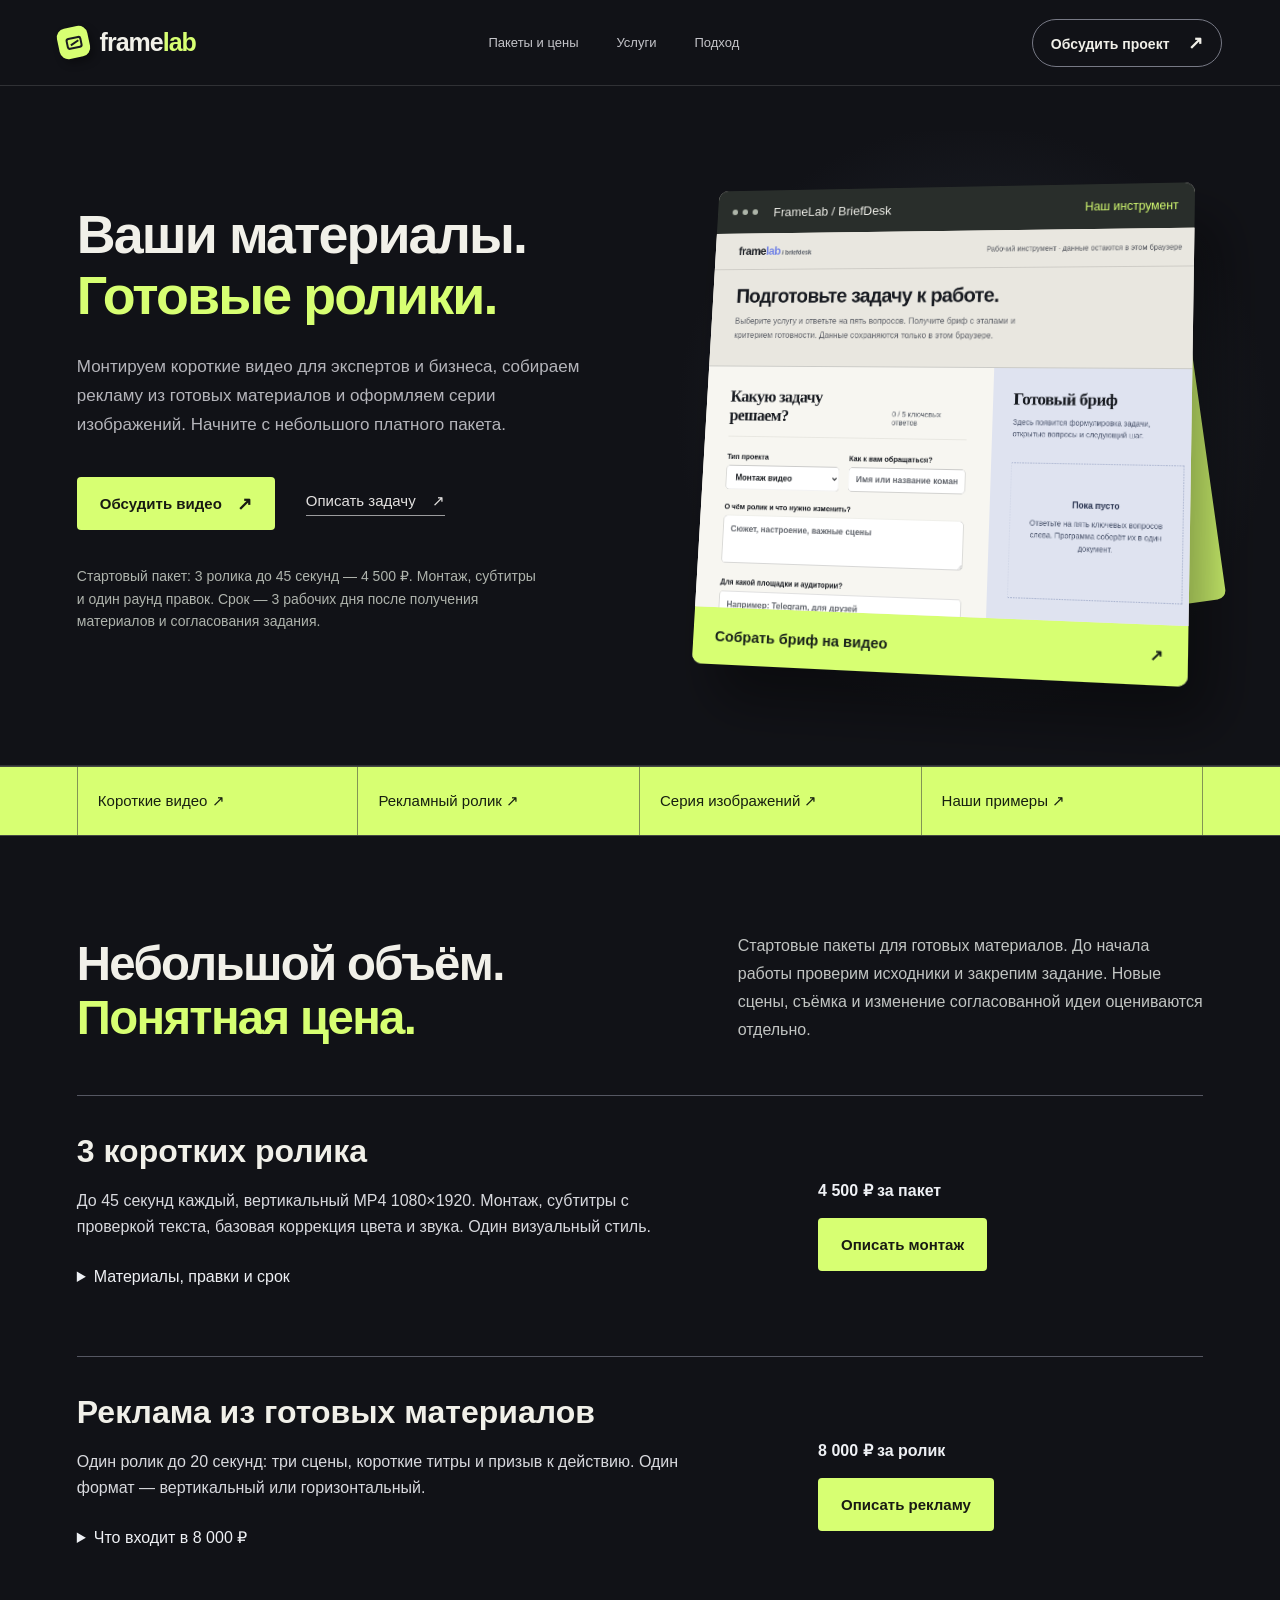
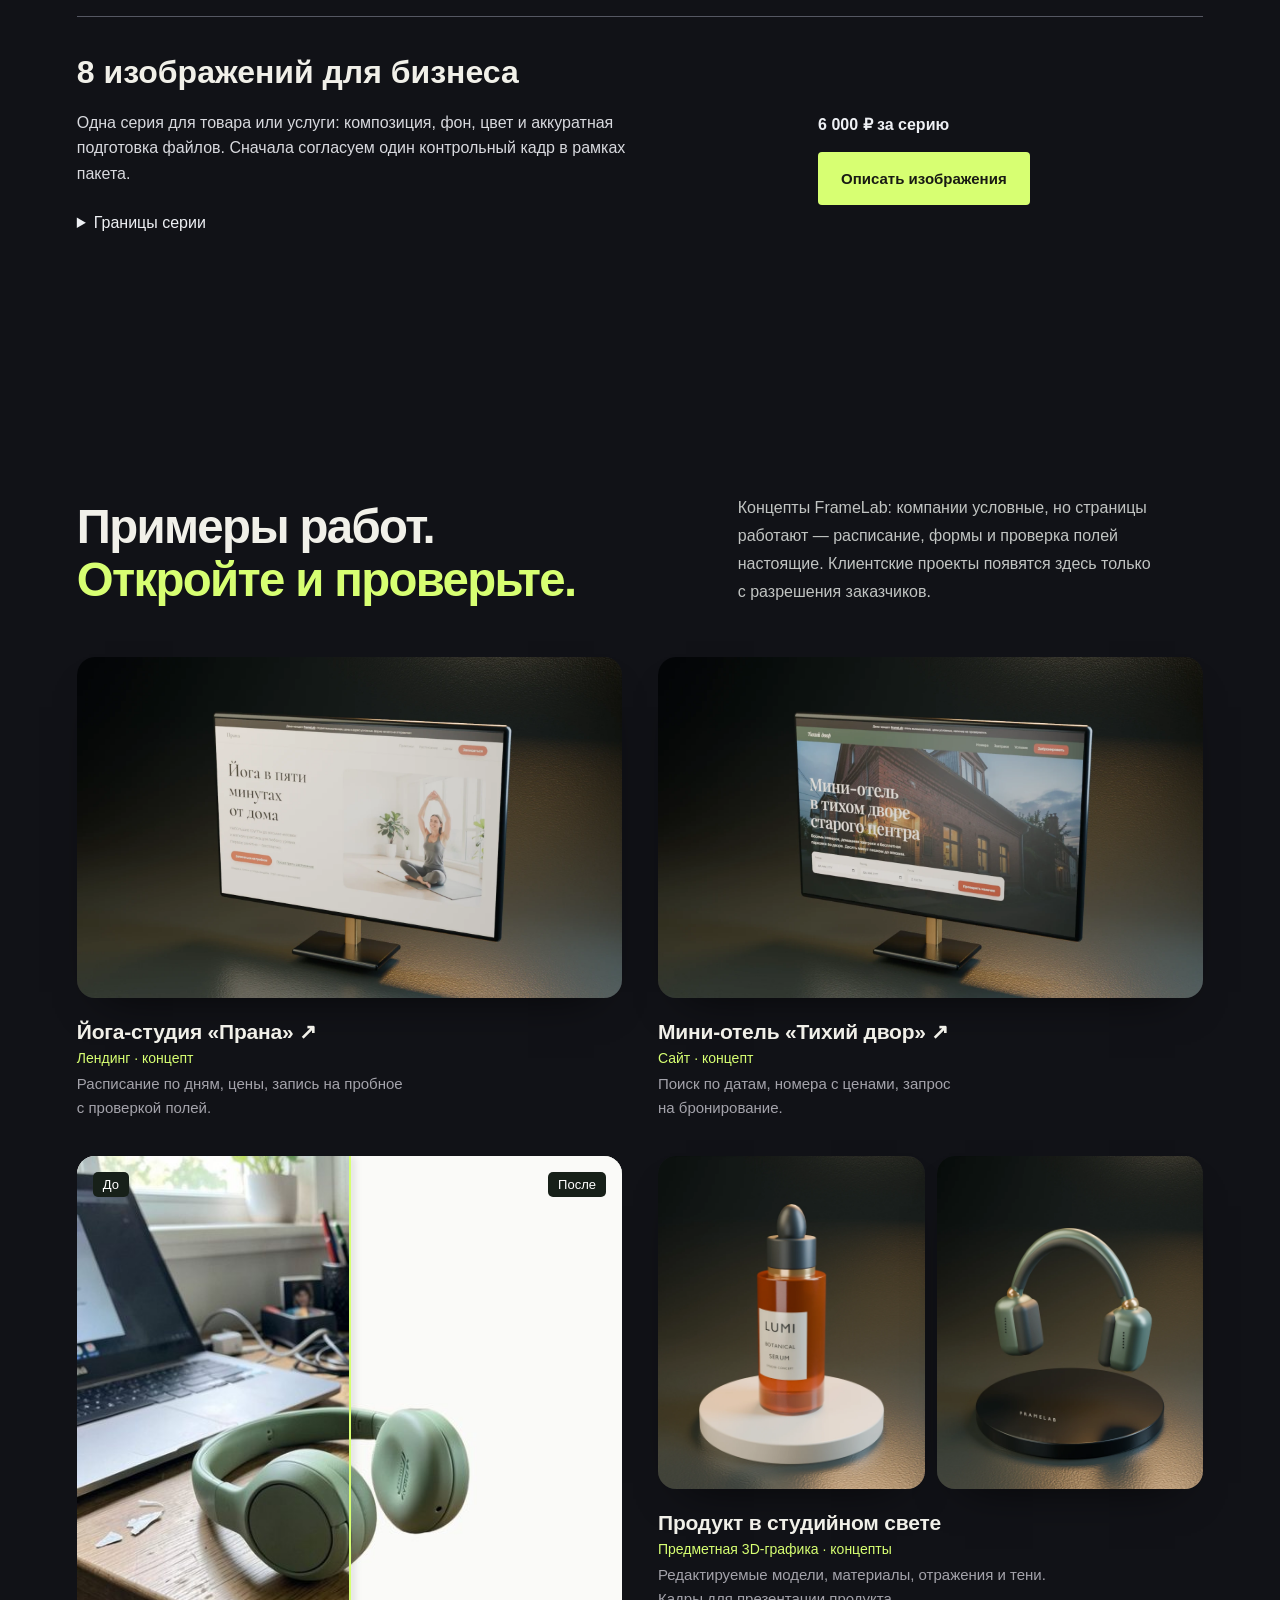
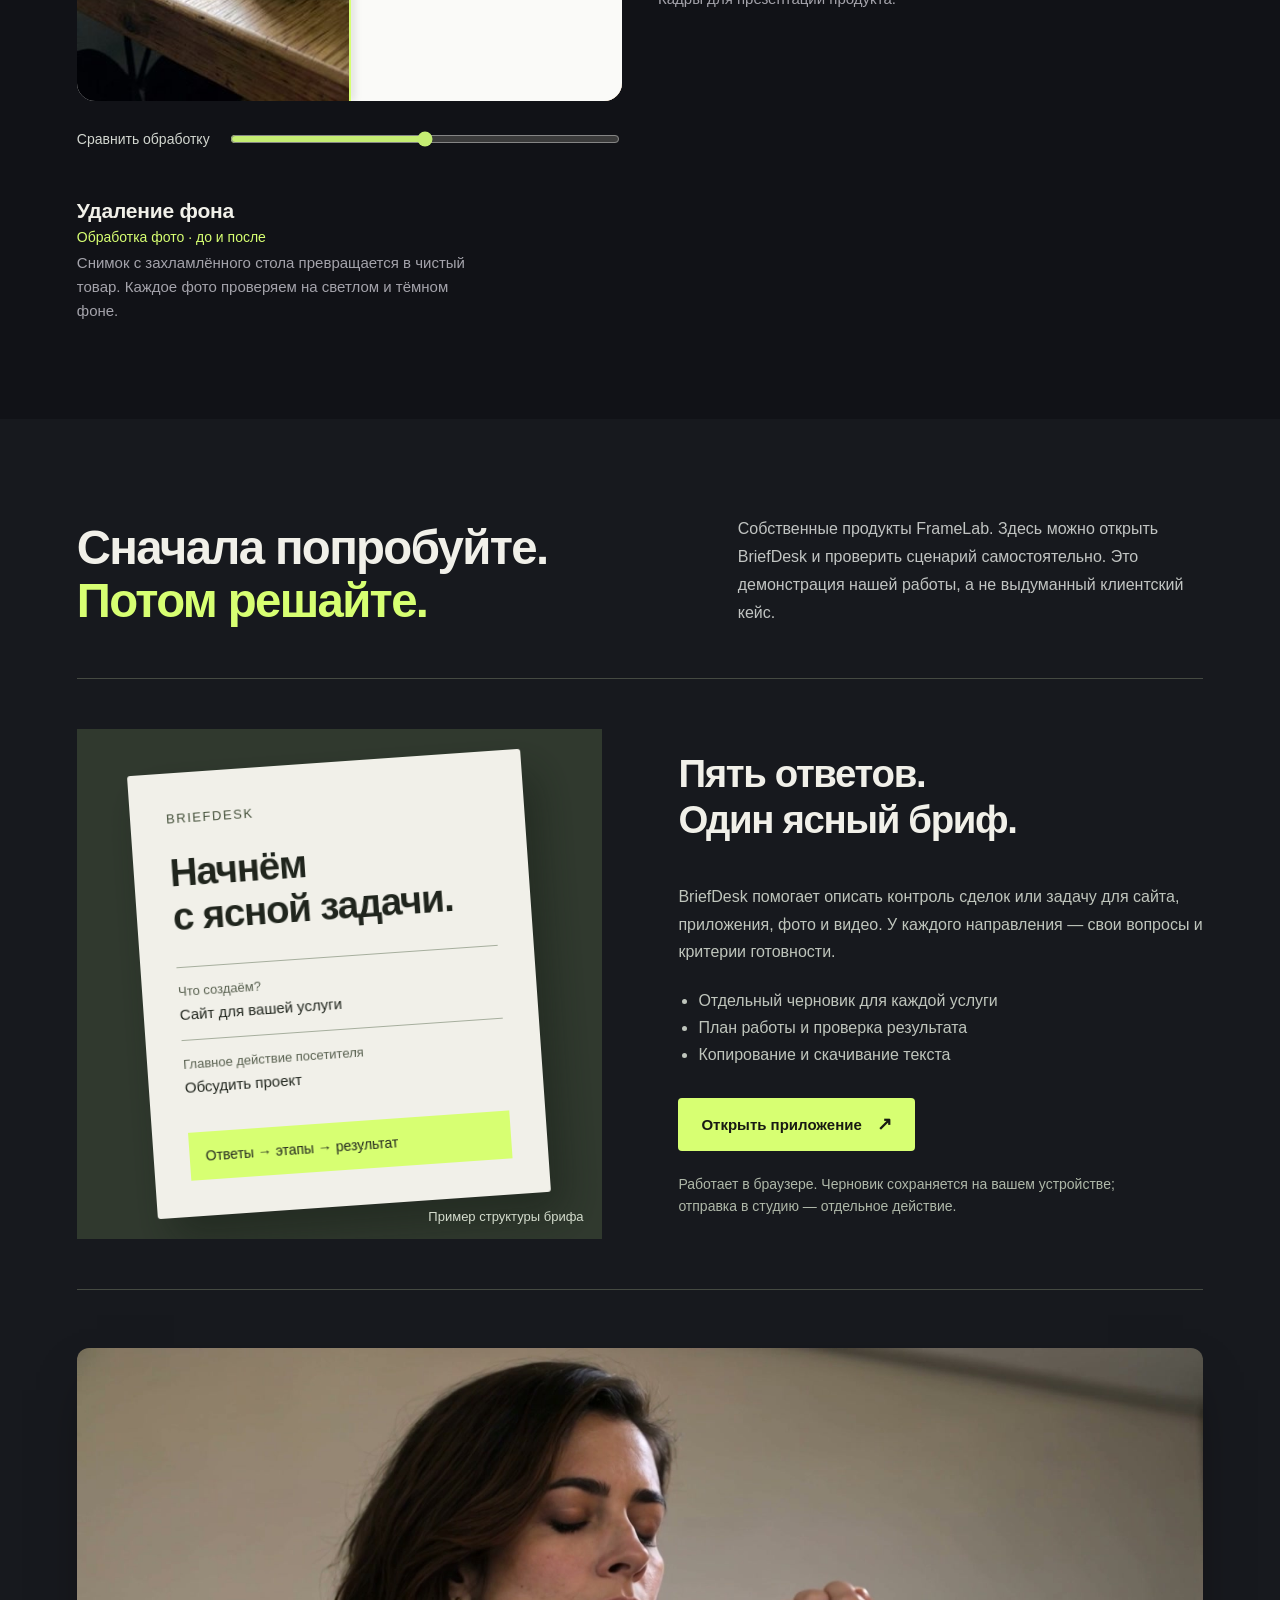
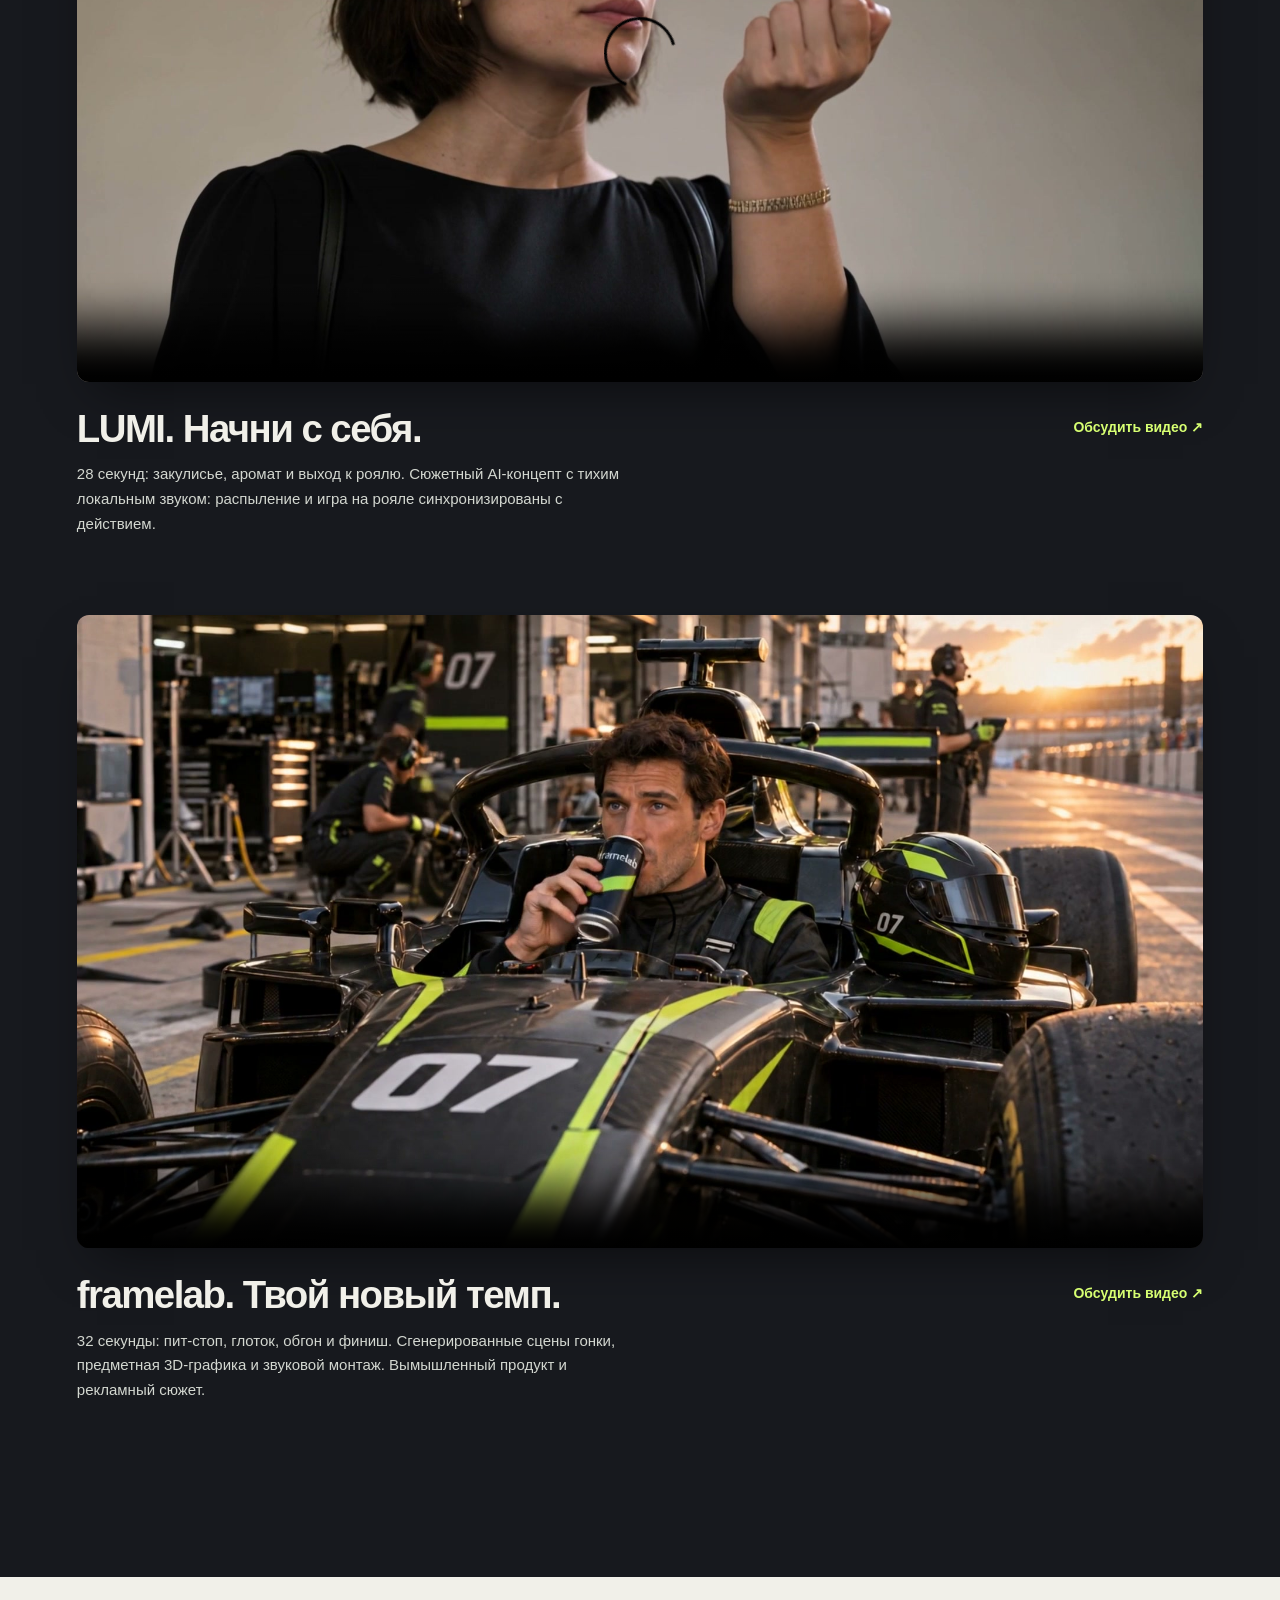
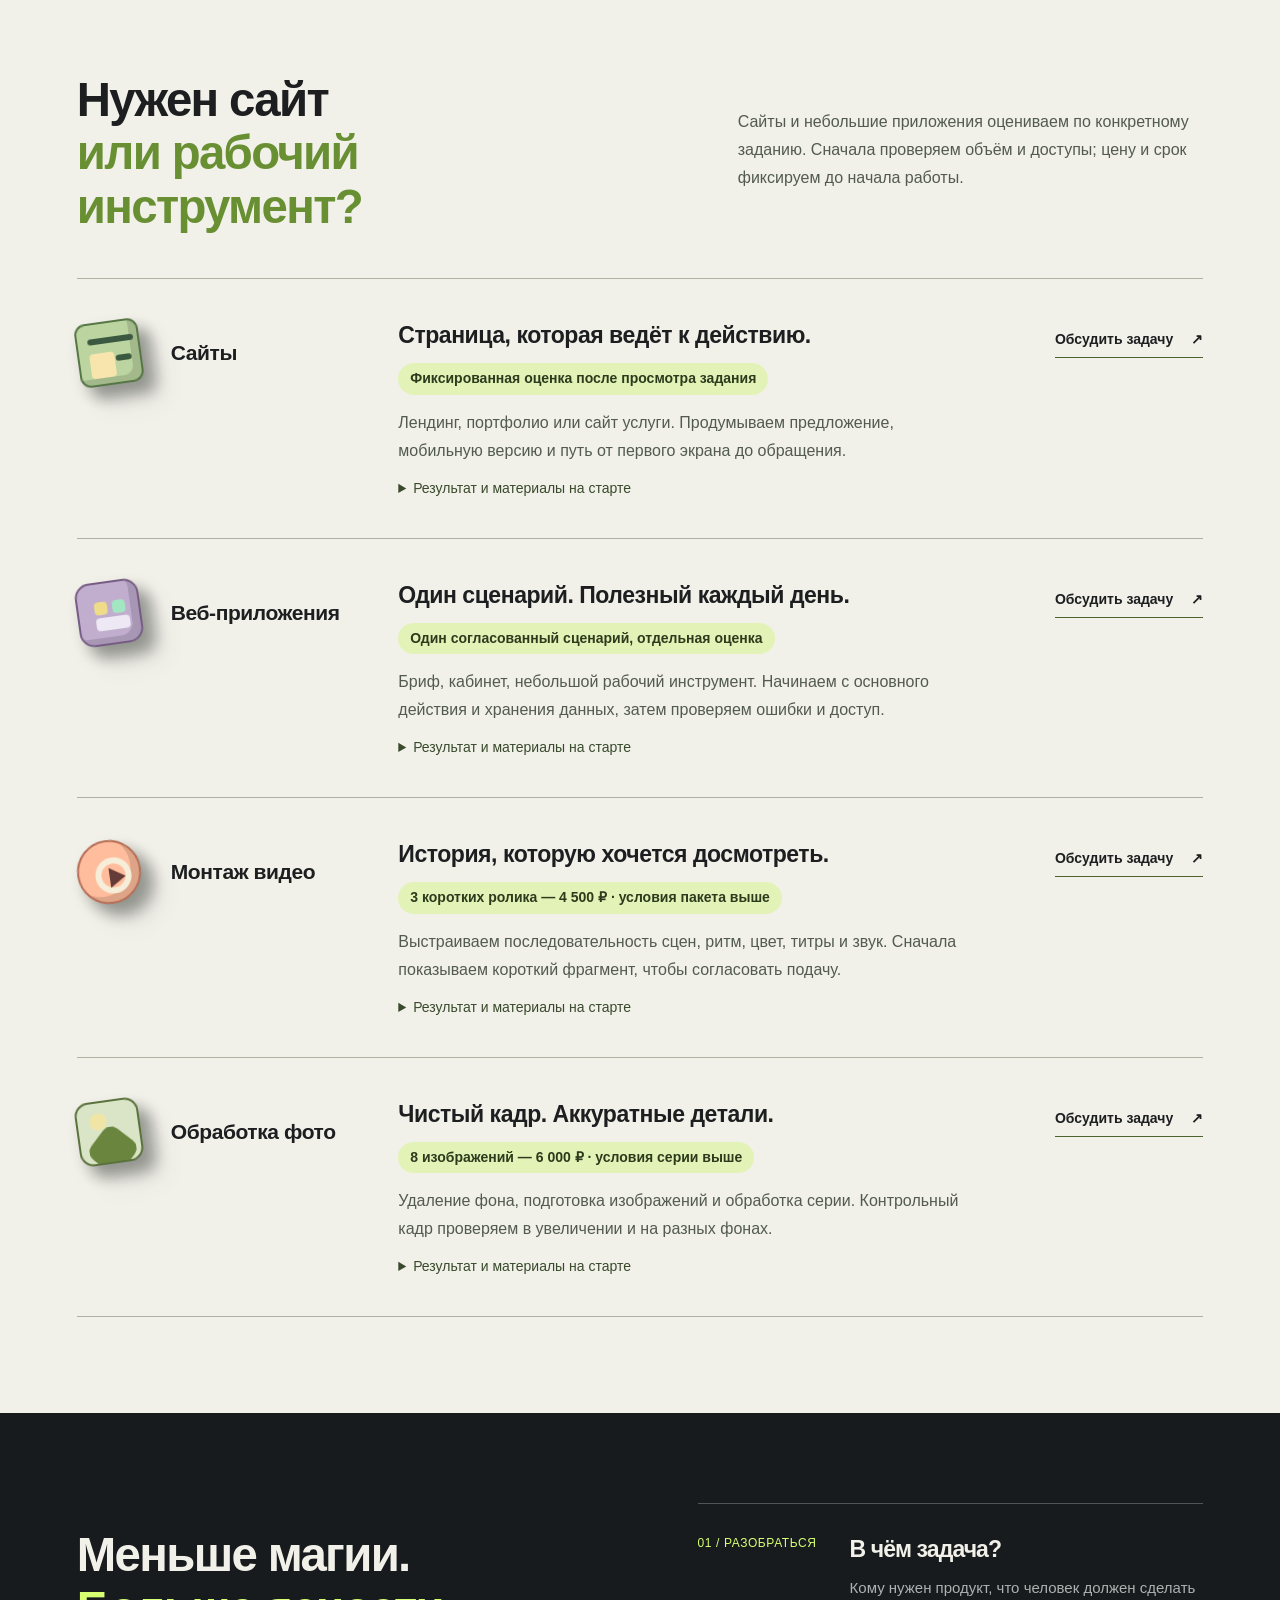
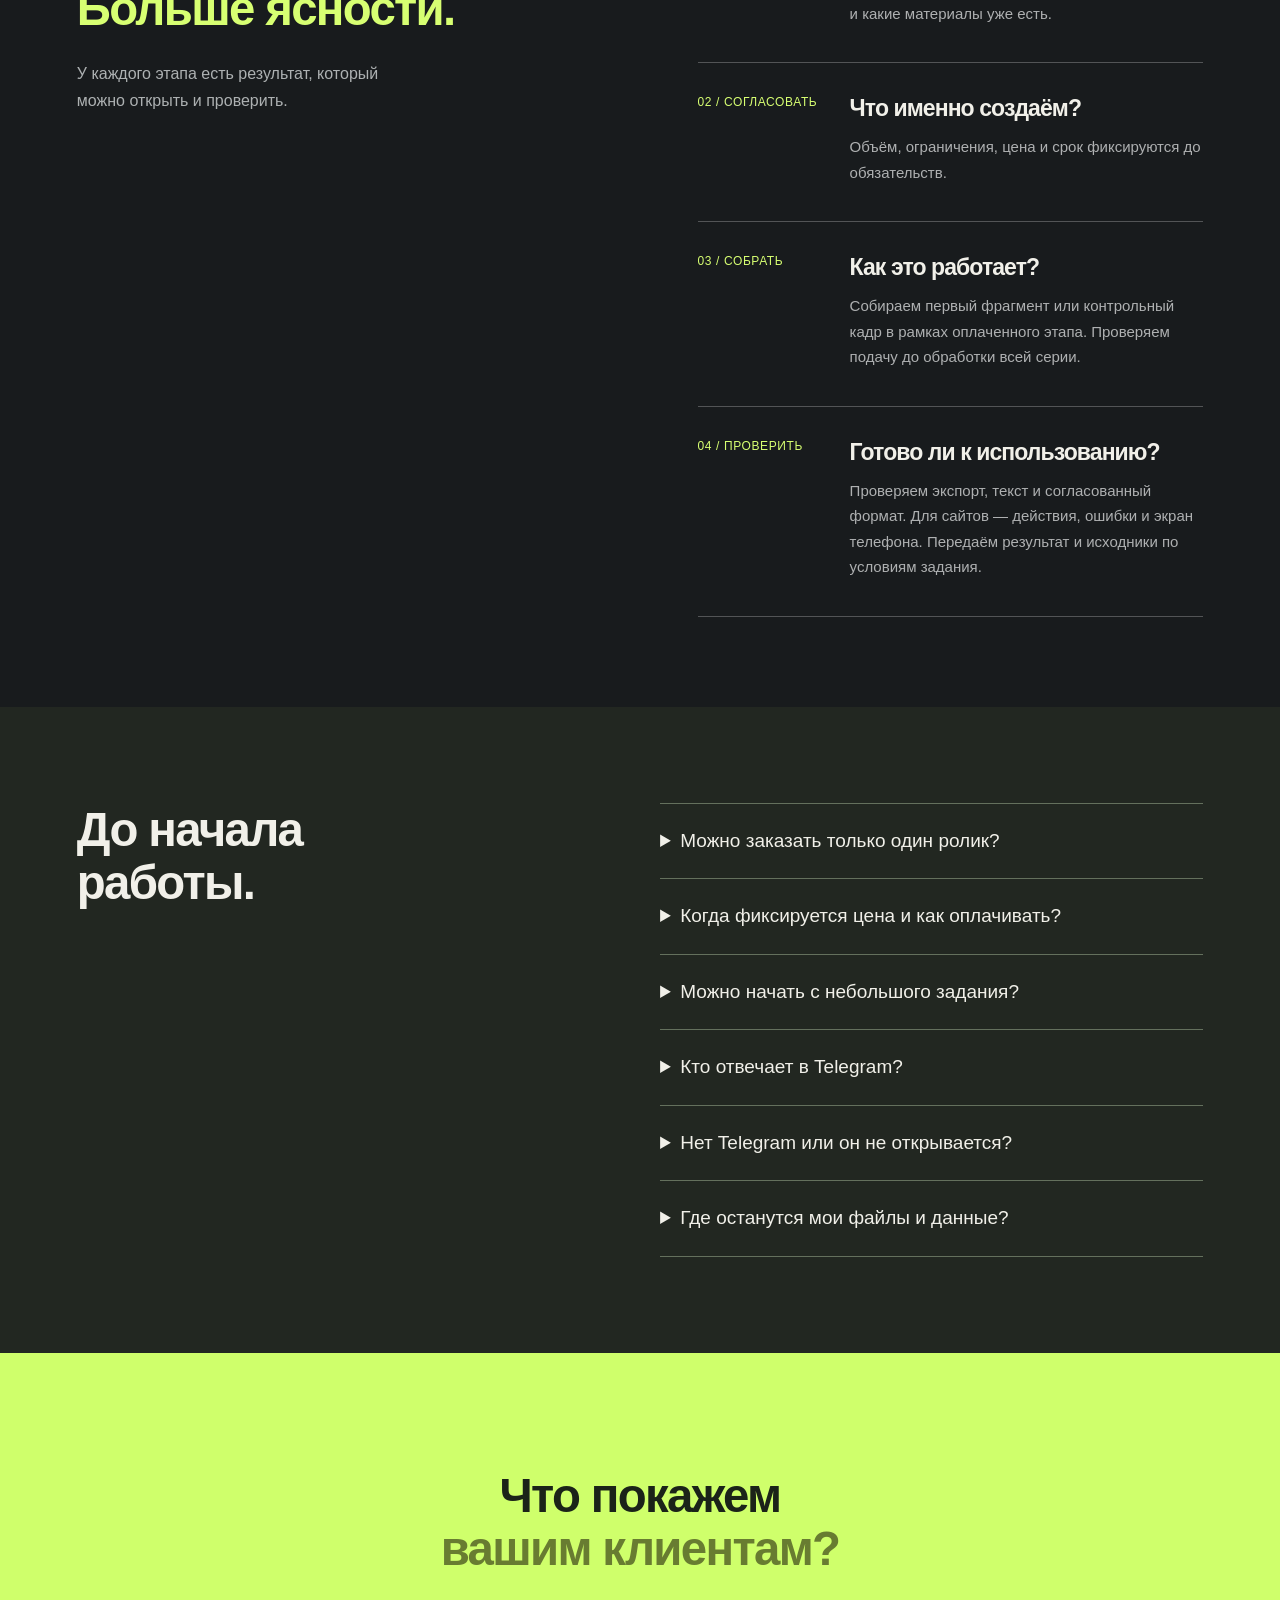
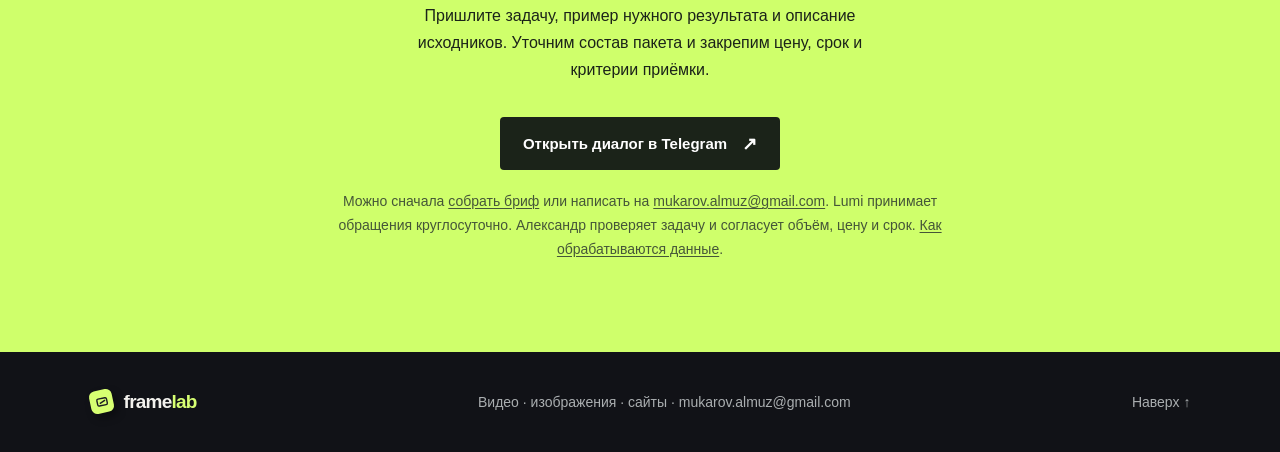
==== commit da7614b5: "Publish synchronized quiet LUMI film" ====
--- a/index.html
+++ b/index.html
@@ -76,7 +76,7 @@
         </div>
         <div class="featured-copy"><h3>Пять ответов.<br>Один ясный бриф.</h3><p>BriefDesk помогает описать контроль сделок или задачу для сайта, приложения, фото и видео. У каждого направления — свои вопросы и критерии готовности.</p><ul><li>Отдельный черновик для каждой услуги</li><li>План работы и проверка результата</li><li>Копирование и скачивание текста</li></ul><a class="button button-primary" href="./briefdesk/">Открыть приложение <span aria-hidden="true">↗</span></a><small>Работает в браузере. Черновик сохраняется на вашем устройстве; отправка в студию — отдельное действие.</small></div>
       </article>
-      <figure class="demo-reel cinema-reel" id="lumi-film"><div class="demo-reel-frame"><video controls playsinline preload="metadata" poster="./media/lumi-poster.jpg" width="1920" height="1080" aria-label="LUMI. Свет внутри."><source src="./media/lumi-film.mp4" type="video/mp4">Ваш браузер не поддерживает видео.</video></div><figcaption><div><h3>LUMI. Свет внутри.</h3><p>24 секунды предметной 3D-анимации: стекло, металл, движение камеры и авторский звук. Собственный рекламный концепт FrameLab.</p></div><a href="./briefdesk/?service=video">Обсудить видео ↗</a></figcaption></figure><figure class="demo-reel cinema-reel" id="race-film"><div class="demo-reel-frame"><video controls playsinline preload="metadata" poster="./media/race-poster.jpg" width="1920" height="1080" aria-label="framelab. Твой новый темп."><source src="./media/framelab-race.mp4" type="video/mp4">Ваш браузер не поддерживает видео.</video></div><figcaption><div><h3>framelab. Твой новый темп.</h3><p>32 секунды: пит-стоп, глоток, обгон и финиш. Сгенерированные сцены гонки, предметная 3D-графика и звуковой монтаж. Вымышленный продукт и рекламный сюжет.</p></div><a href="./briefdesk/?service=video">Обсудить видео ↗</a></figcaption></figure>
+      <figure class="demo-reel cinema-reel" id="lumi-film"><div class="demo-reel-frame"><video controls playsinline preload="metadata" poster="./media/lumi-poster.jpg" width="1920" height="1080" aria-label="LUMI. Начни с себя."><source src="./media/lumi-film.mp4?v=20261011-sync" type="video/mp4">Ваш браузер не поддерживает видео.</video></div><figcaption><div><h3>LUMI. Начни с себя.</h3><p>28 секунд: закулисье, аромат и выход к роялю. Сюжетный AI-концепт с тихим локальным звуком: распыление и игра на рояле синхронизированы с действием.</p></div><a href="./briefdesk/?service=video">Обсудить видео ↗</a></figcaption></figure><figure class="demo-reel cinema-reel" id="race-film"><div class="demo-reel-frame"><video controls playsinline preload="metadata" poster="./media/race-poster.jpg" width="1920" height="1080" aria-label="framelab. Твой новый темп."><source src="./media/framelab-race.mp4" type="video/mp4">Ваш браузер не поддерживает видео.</video></div><figcaption><div><h3>framelab. Твой новый темп.</h3><p>32 секунды: пит-стоп, глоток, обгон и финиш. Сгенерированные сцены гонки, предметная 3D-графика и звуковой монтаж. Вымышленный продукт и рекламный сюжет.</p></div><a href="./briefdesk/?service=video">Обсудить видео ↗</a></figcaption></figure>
       
       
     </section>
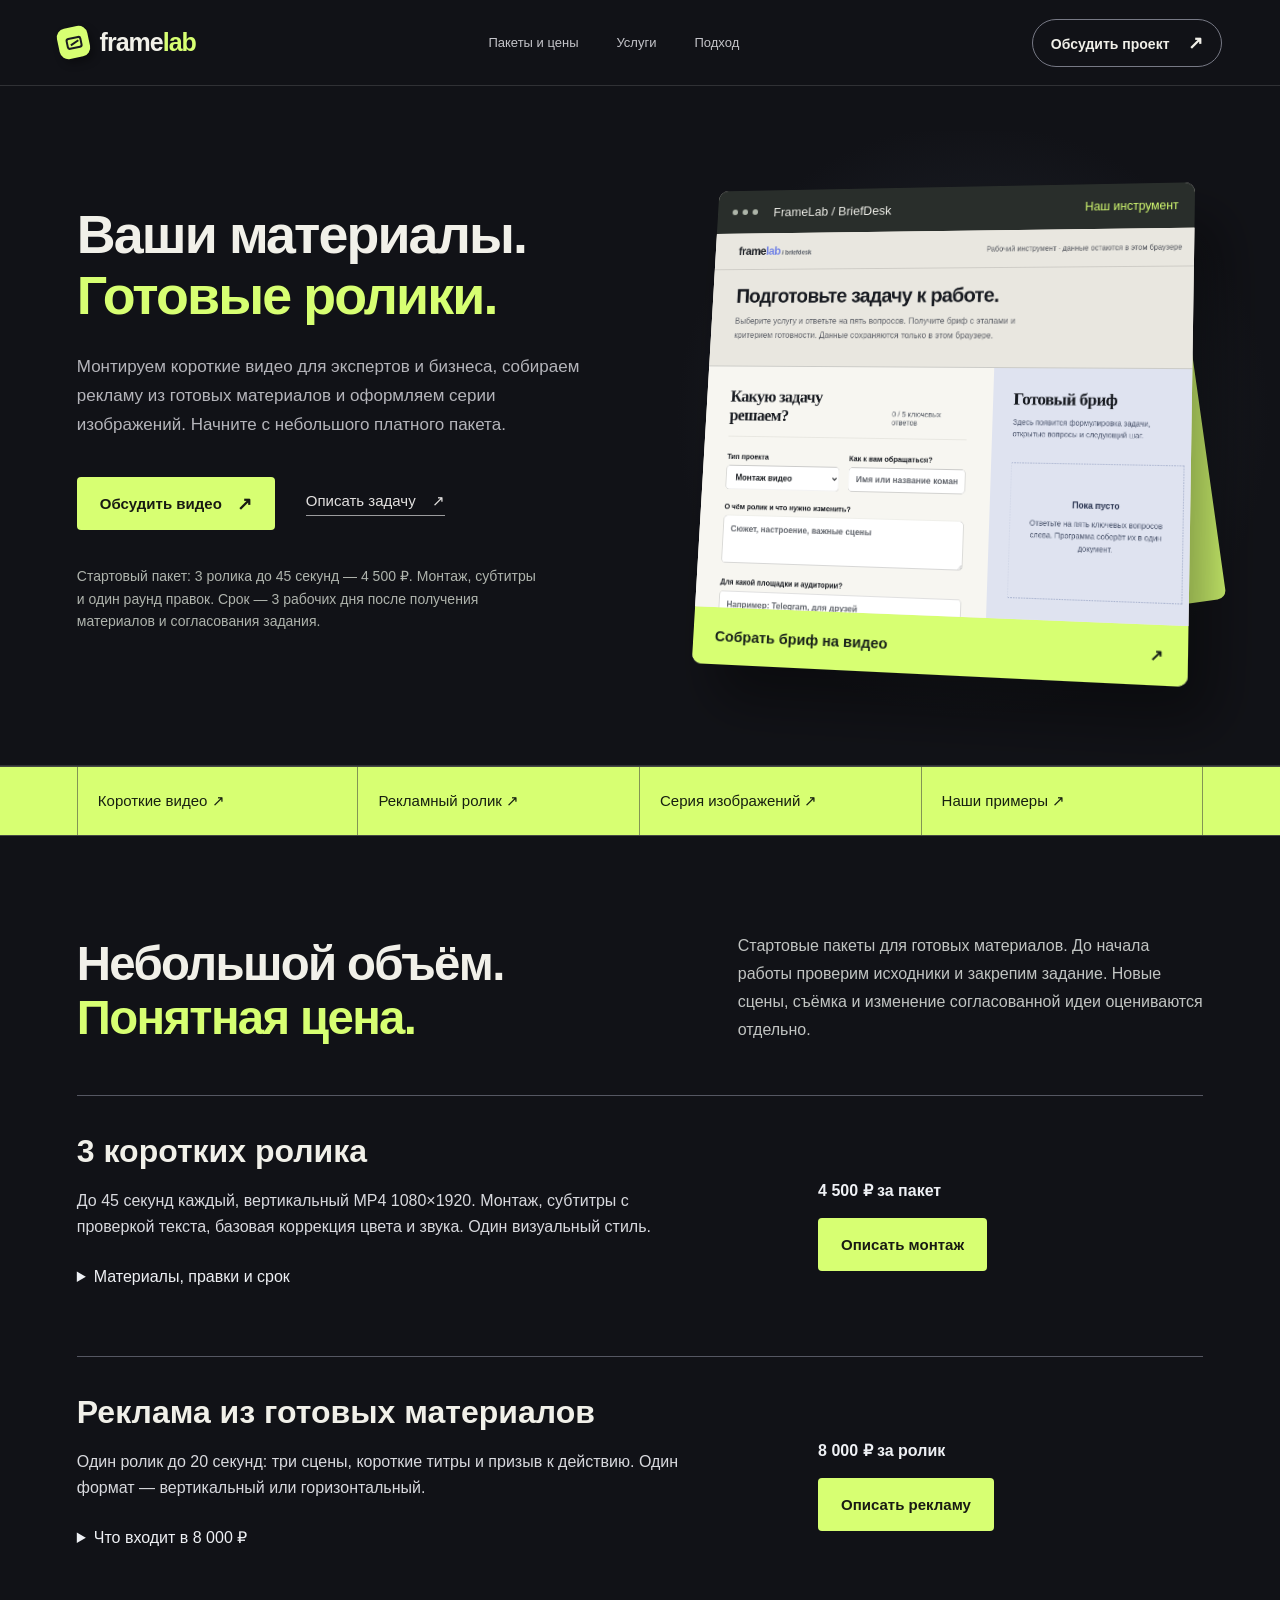
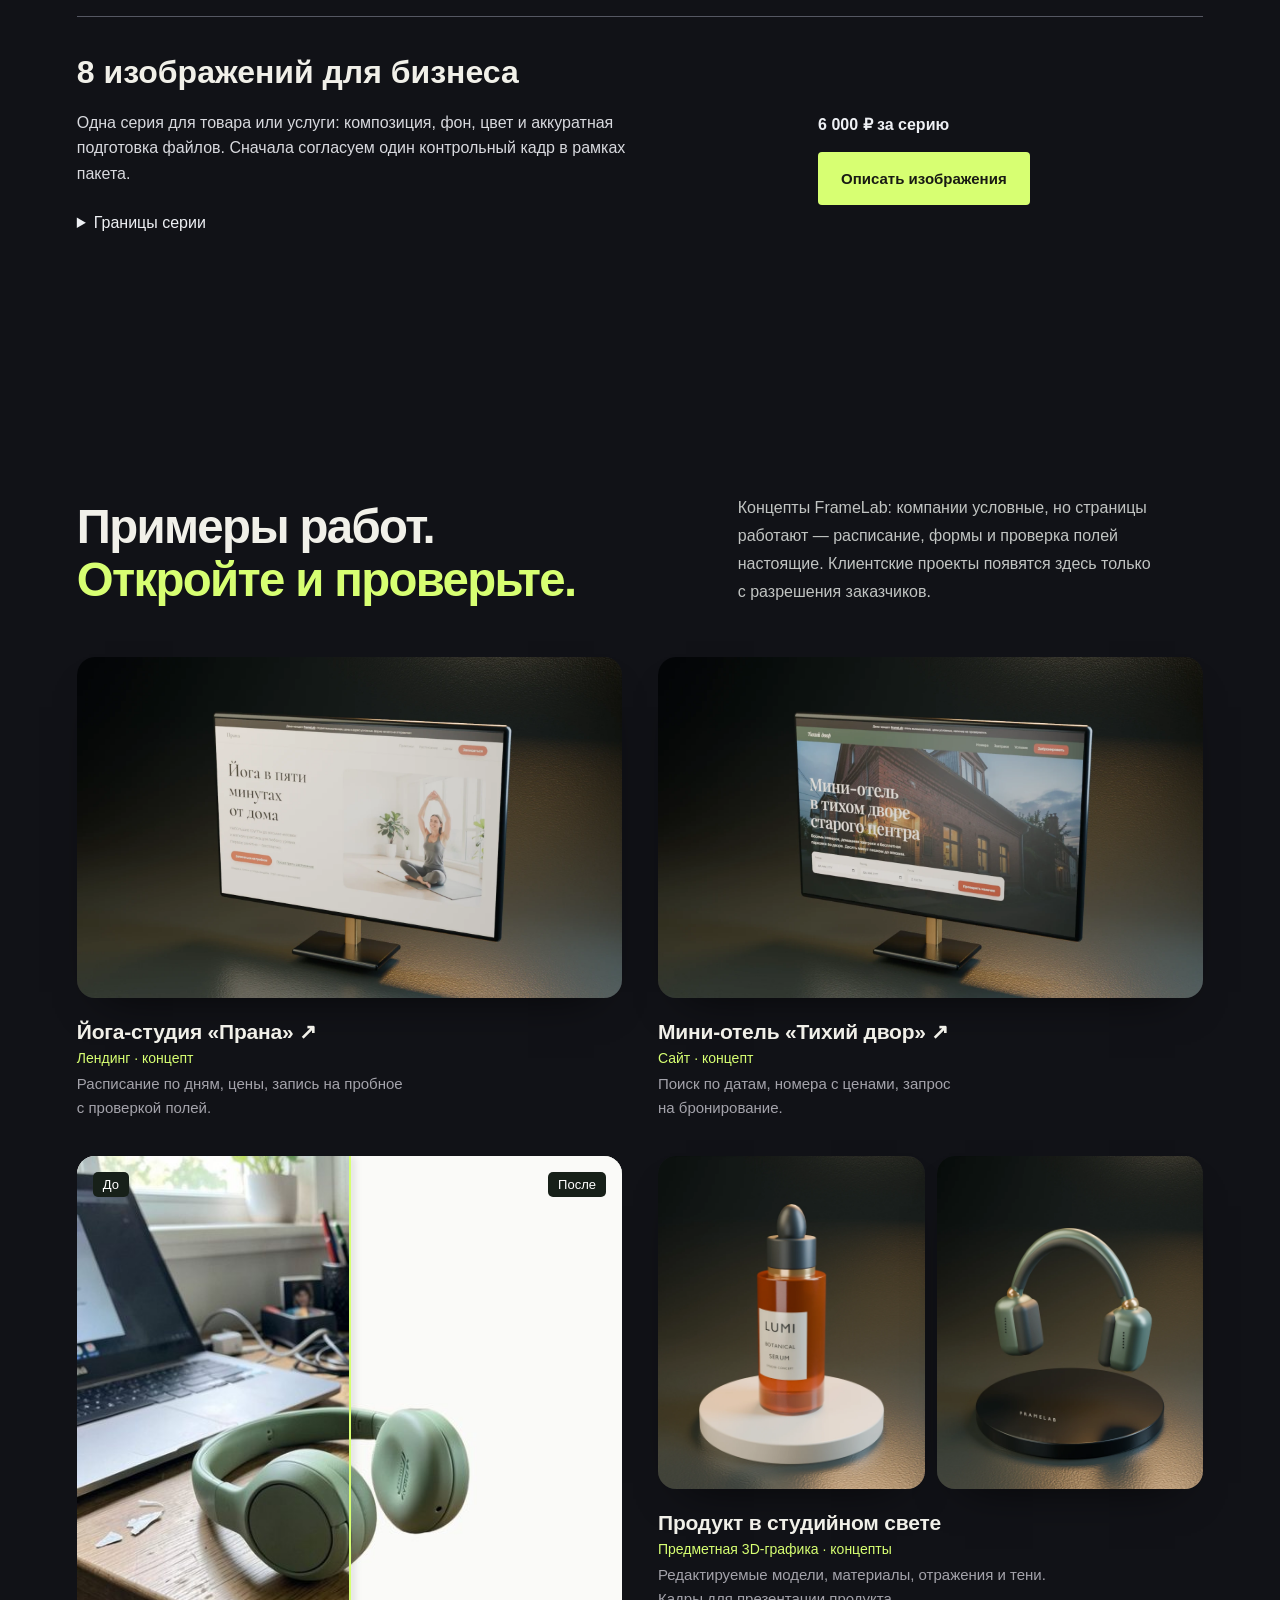
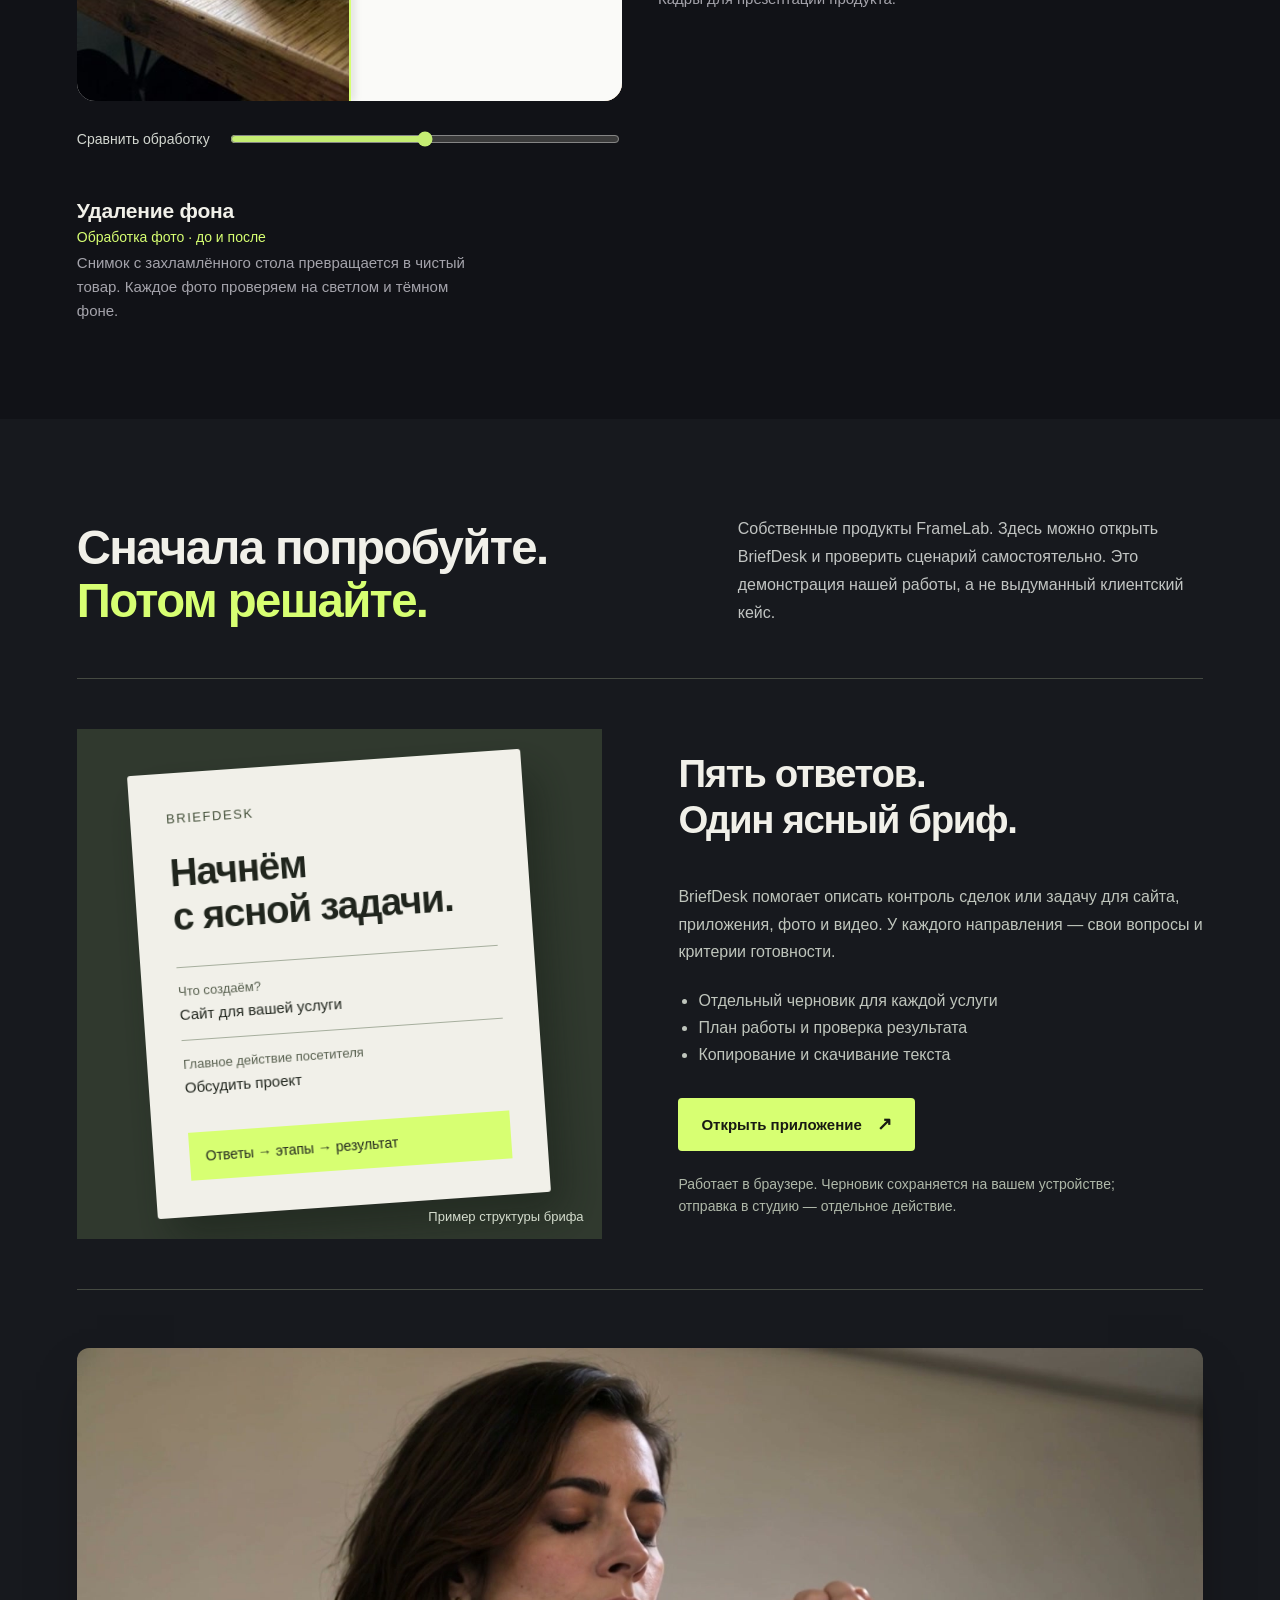
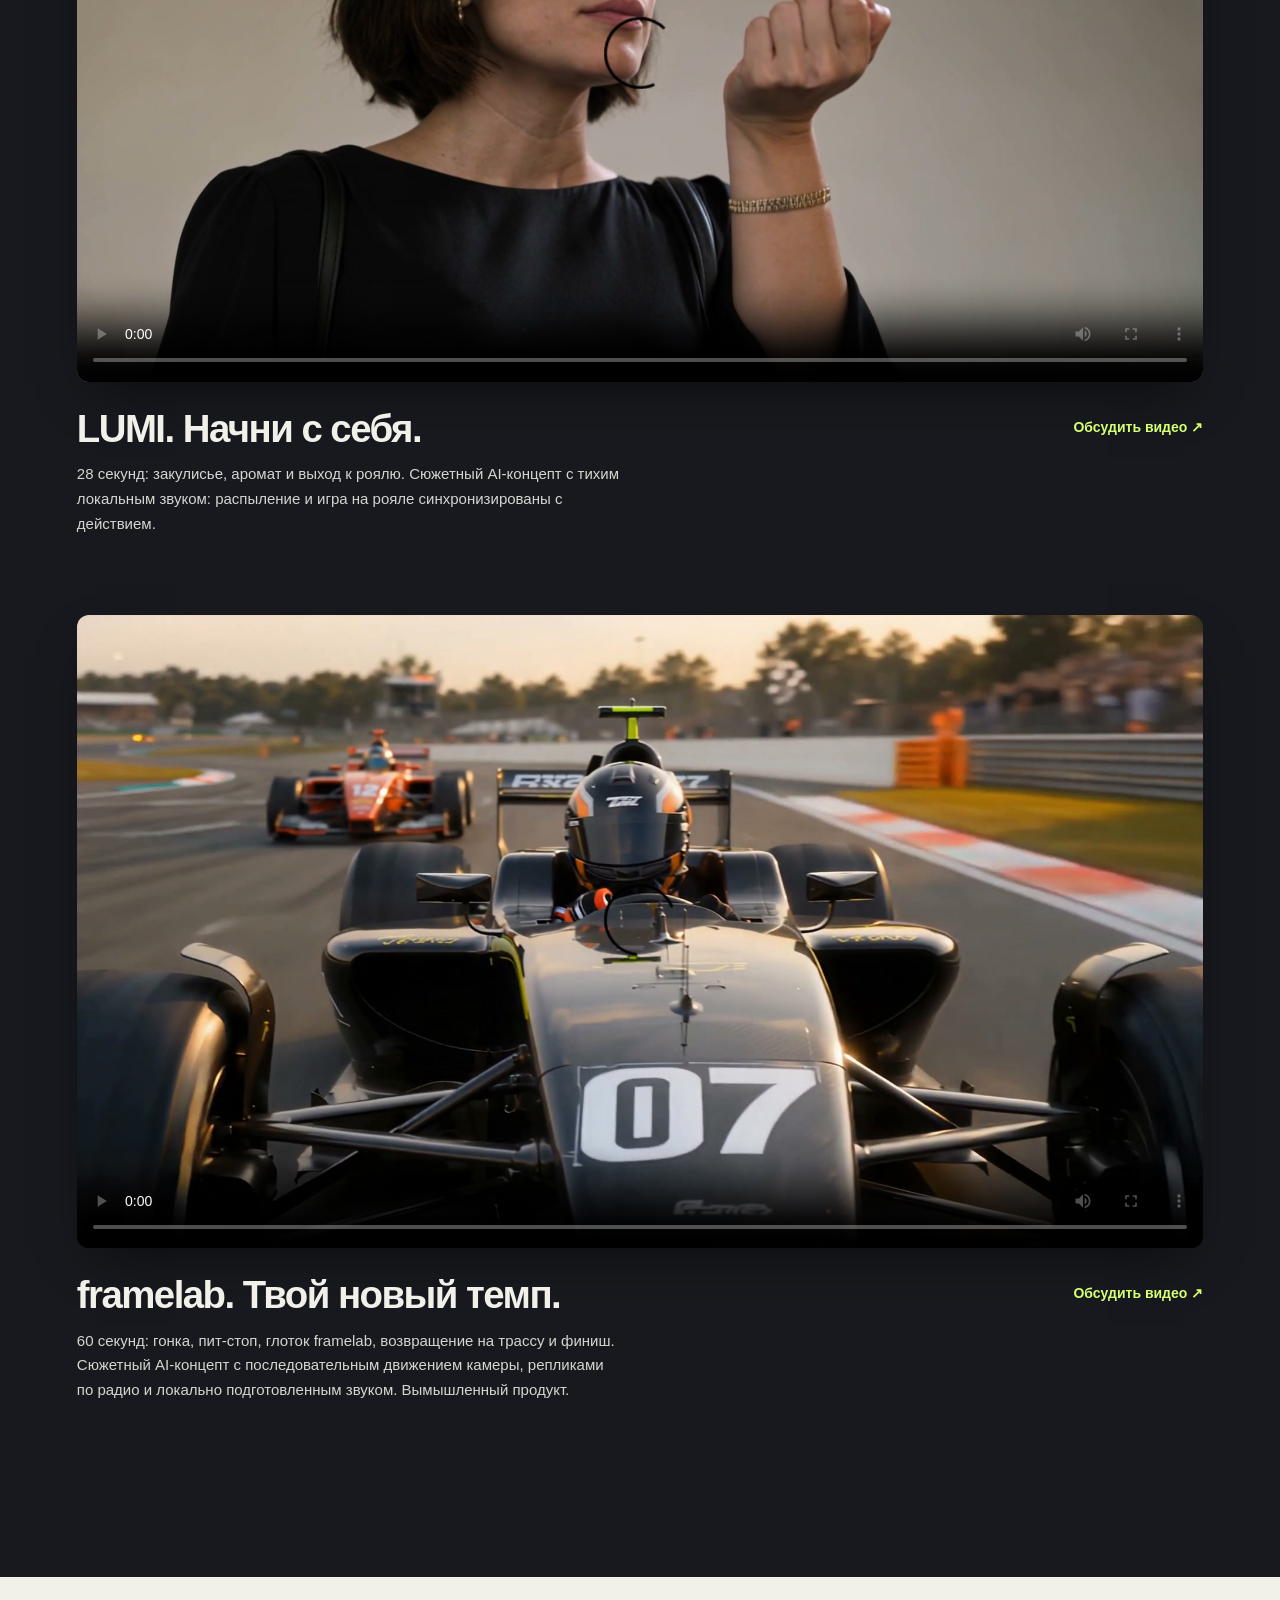
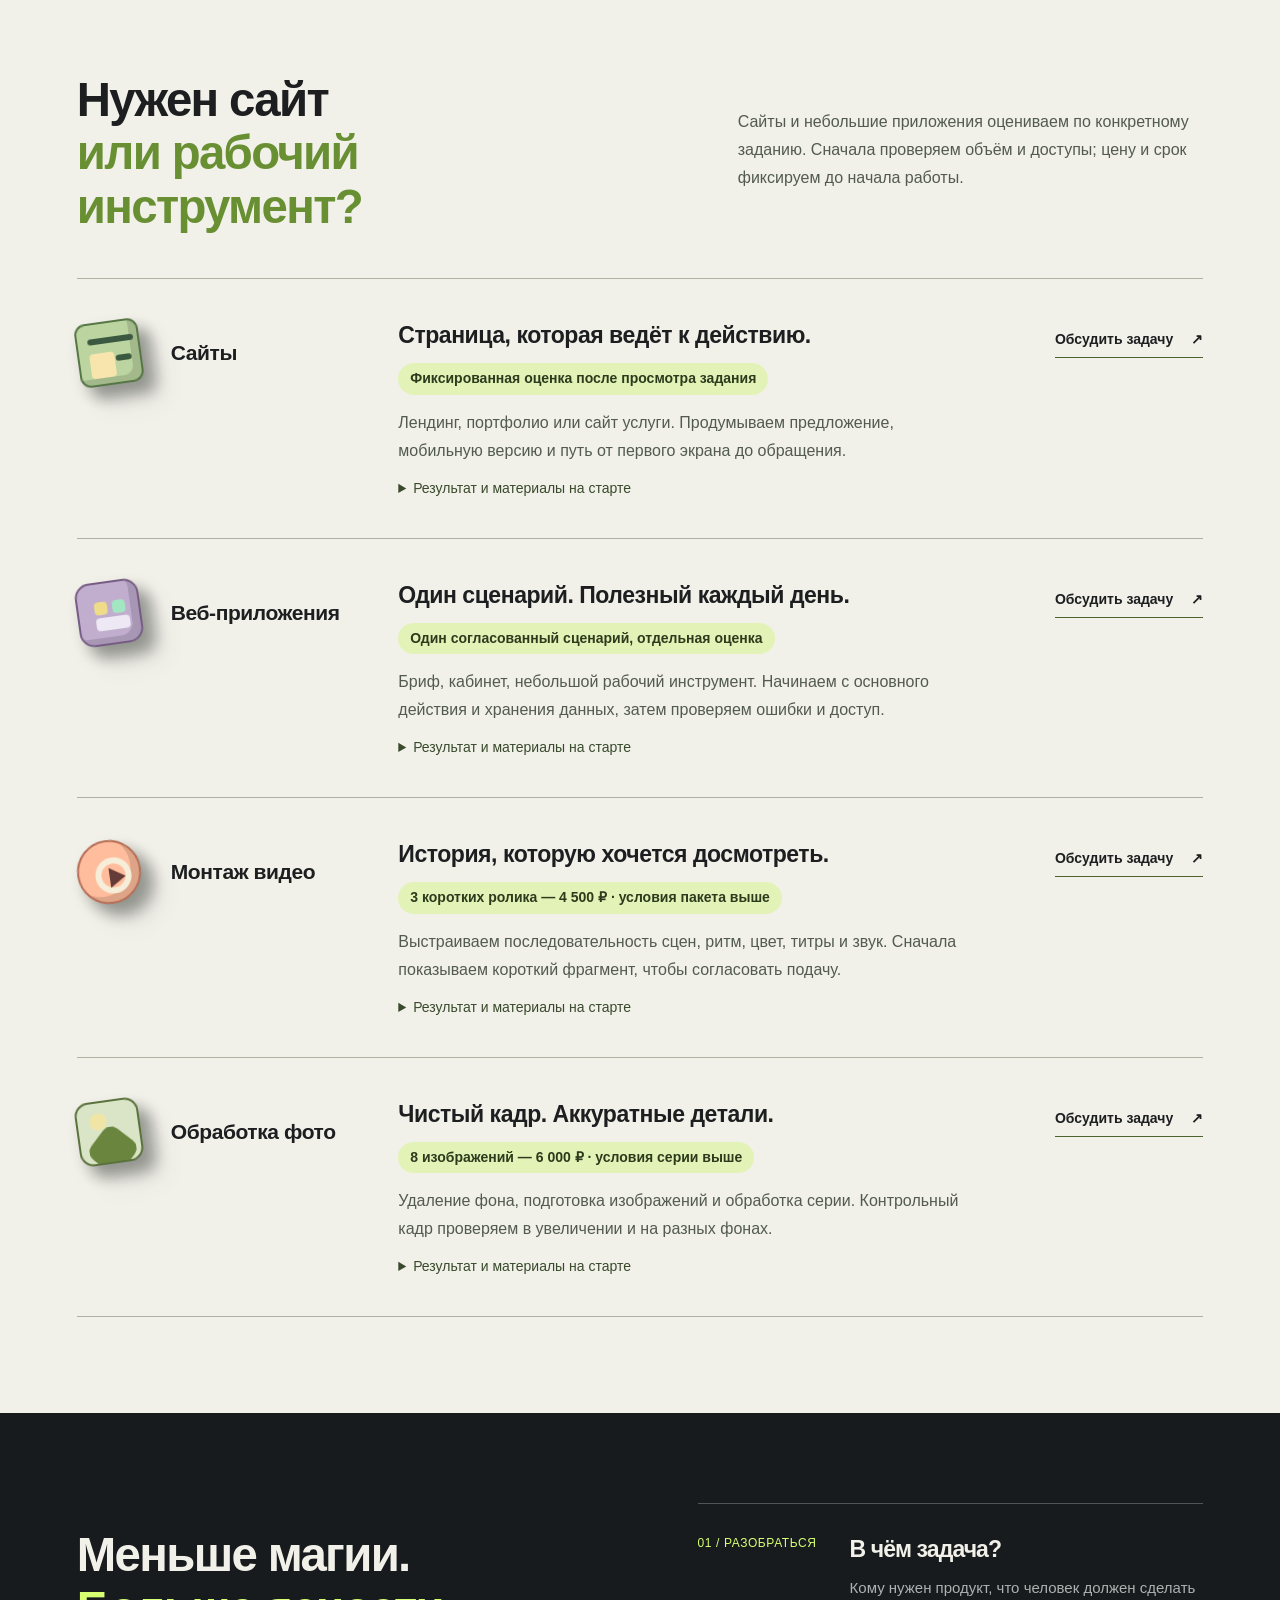
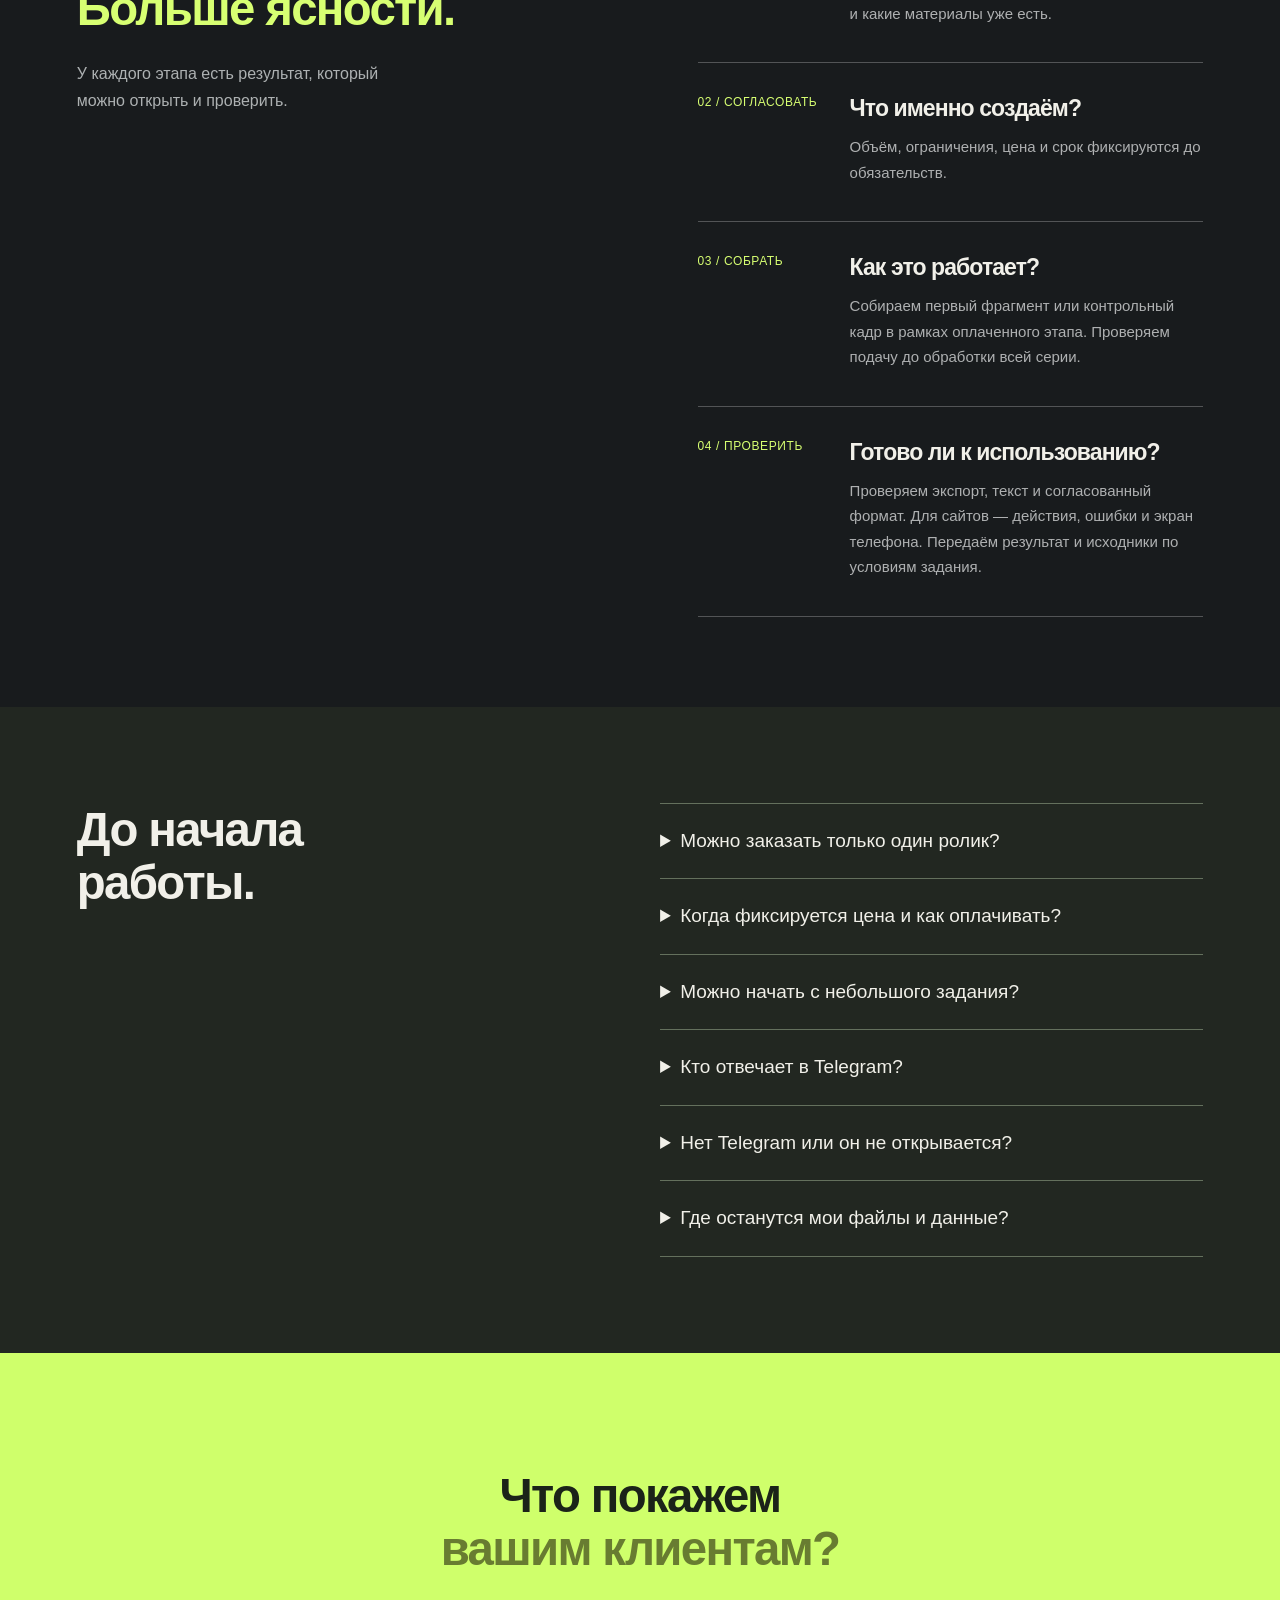
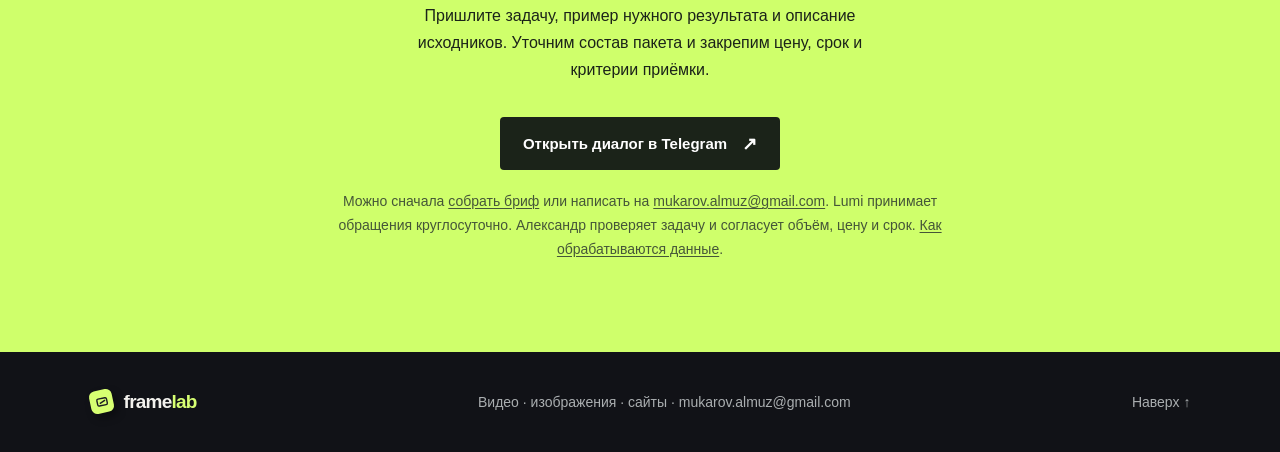
==== commit 46ab2f52: "Publish 60-second FrameLab racing story" ====
--- a/index.html
+++ b/index.html
@@ -76,7 +76,7 @@
         </div>
         <div class="featured-copy"><h3>Пять ответов.<br>Один ясный бриф.</h3><p>BriefDesk помогает описать контроль сделок или задачу для сайта, приложения, фото и видео. У каждого направления — свои вопросы и критерии готовности.</p><ul><li>Отдельный черновик для каждой услуги</li><li>План работы и проверка результата</li><li>Копирование и скачивание текста</li></ul><a class="button button-primary" href="./briefdesk/">Открыть приложение <span aria-hidden="true">↗</span></a><small>Работает в браузере. Черновик сохраняется на вашем устройстве; отправка в студию — отдельное действие.</small></div>
       </article>
-      <figure class="demo-reel cinema-reel" id="lumi-film"><div class="demo-reel-frame"><video controls playsinline preload="metadata" poster="./media/lumi-poster.jpg" width="1920" height="1080" aria-label="LUMI. Начни с себя."><source src="./media/lumi-film.mp4?v=20261011-sync" type="video/mp4">Ваш браузер не поддерживает видео.</video></div><figcaption><div><h3>LUMI. Начни с себя.</h3><p>28 секунд: закулисье, аромат и выход к роялю. Сюжетный AI-концепт с тихим локальным звуком: распыление и игра на рояле синхронизированы с действием.</p></div><a href="./briefdesk/?service=video">Обсудить видео ↗</a></figcaption></figure><figure class="demo-reel cinema-reel" id="race-film"><div class="demo-reel-frame"><video controls playsinline preload="metadata" poster="./media/race-poster.jpg" width="1920" height="1080" aria-label="framelab. Твой новый темп."><source src="./media/framelab-race.mp4" type="video/mp4">Ваш браузер не поддерживает видео.</video></div><figcaption><div><h3>framelab. Твой новый темп.</h3><p>32 секунды: пит-стоп, глоток, обгон и финиш. Сгенерированные сцены гонки, предметная 3D-графика и звуковой монтаж. Вымышленный продукт и рекламный сюжет.</p></div><a href="./briefdesk/?service=video">Обсудить видео ↗</a></figcaption></figure>
+      <figure class="demo-reel cinema-reel" id="lumi-film"><div class="demo-reel-frame"><video controls playsinline preload="metadata" poster="./media/lumi-poster.jpg" width="1920" height="1080" aria-label="LUMI. Начни с себя."><source src="./media/lumi-film.mp4?v=20261011-sync" type="video/mp4">Ваш браузер не поддерживает видео.</video></div><figcaption><div><h3>LUMI. Начни с себя.</h3><p>28 секунд: закулисье, аромат и выход к роялю. Сюжетный AI-концепт с тихим локальным звуком: распыление и игра на рояле синхронизированы с действием.</p></div><a href="./briefdesk/?service=video">Обсудить видео ↗</a></figcaption></figure><figure class="demo-reel cinema-reel" id="race-film"><div class="demo-reel-frame"><video controls playsinline preload="metadata" poster="./media/race-poster.jpg" width="1920" height="1080" aria-label="framelab. Твой новый темп."><source src="./media/framelab-race.mp4?v=20261011-story60" type="video/mp4">Ваш браузер не поддерживает видео.</video></div><figcaption><div><h3>framelab. Твой новый темп.</h3><p>60 секунд: гонка, пит-стоп, глоток framelab, возвращение на трассу и финиш. Сюжетный AI-концепт с последовательным движением камеры, репликами по радио и локально подготовленным звуком. Вымышленный продукт.</p></div><a href="./briefdesk/?service=video">Обсудить видео ↗</a></figcaption></figure>
       
       
     </section>
